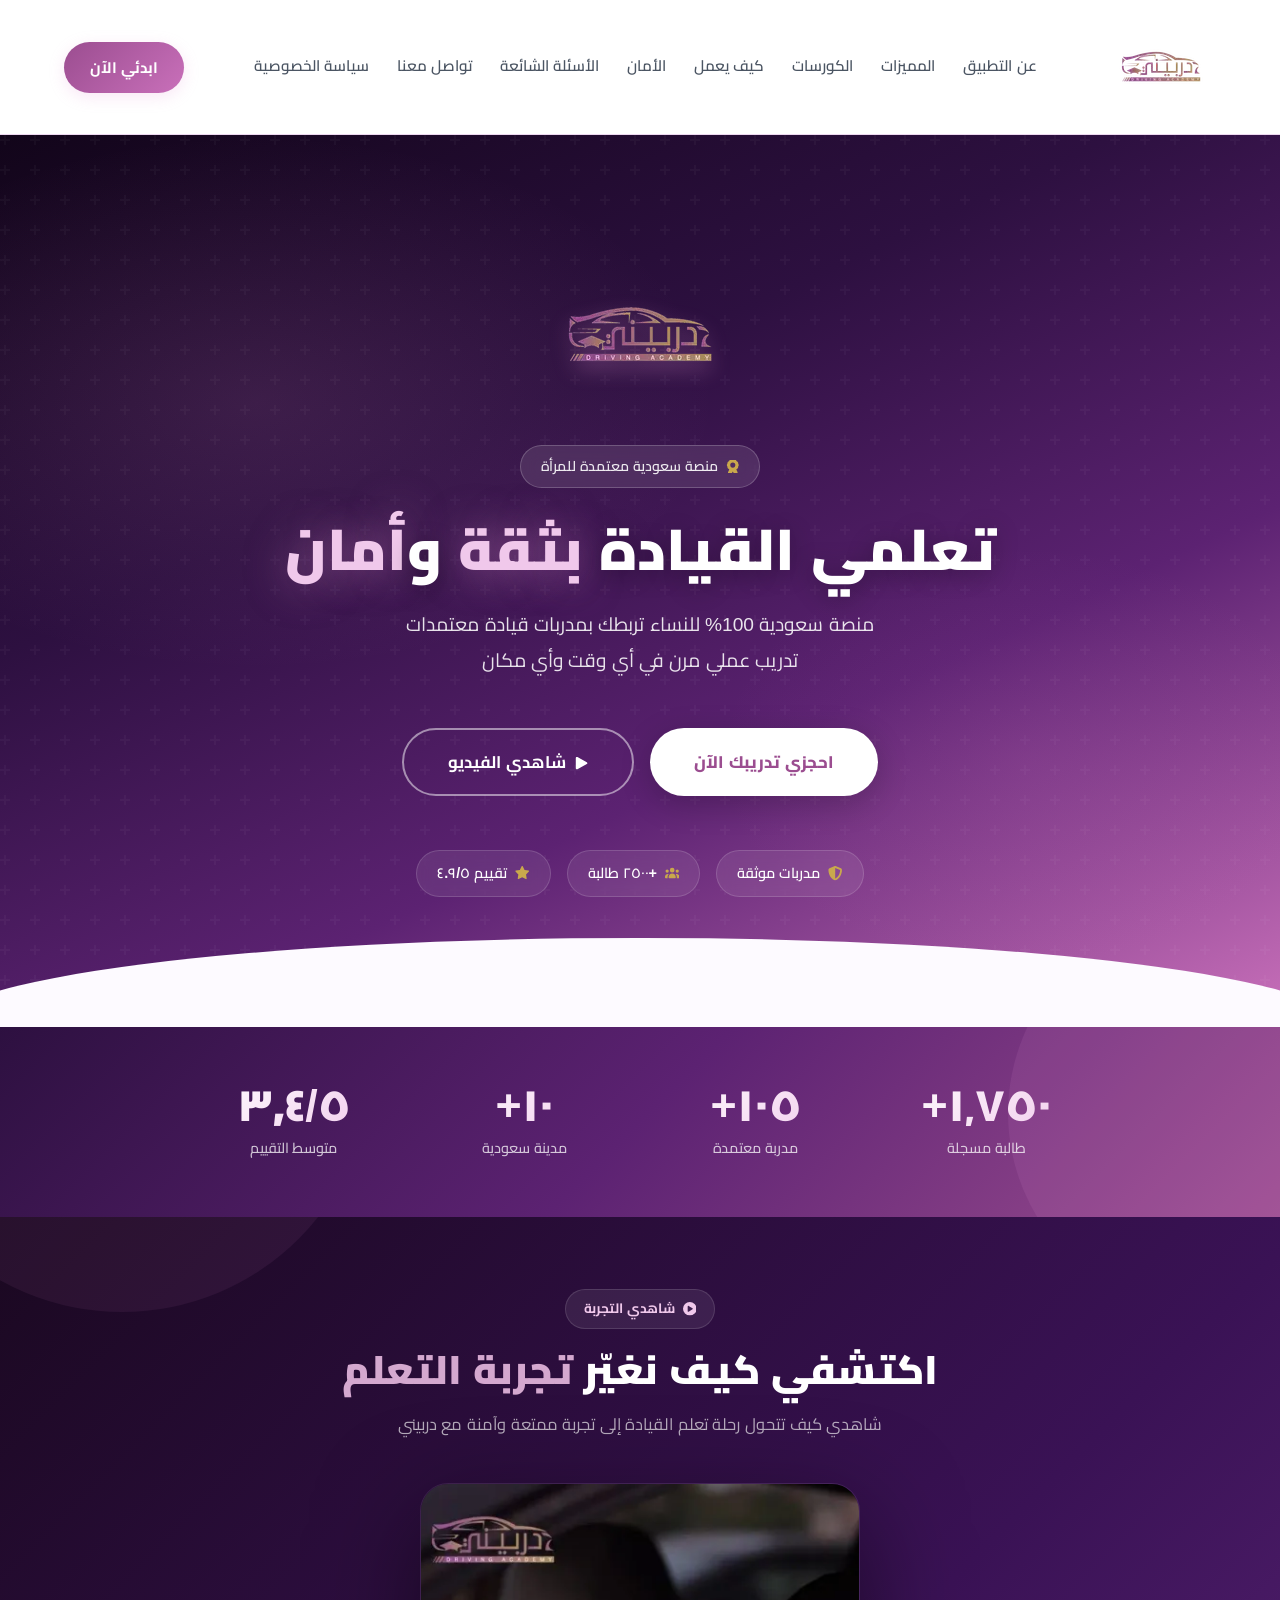
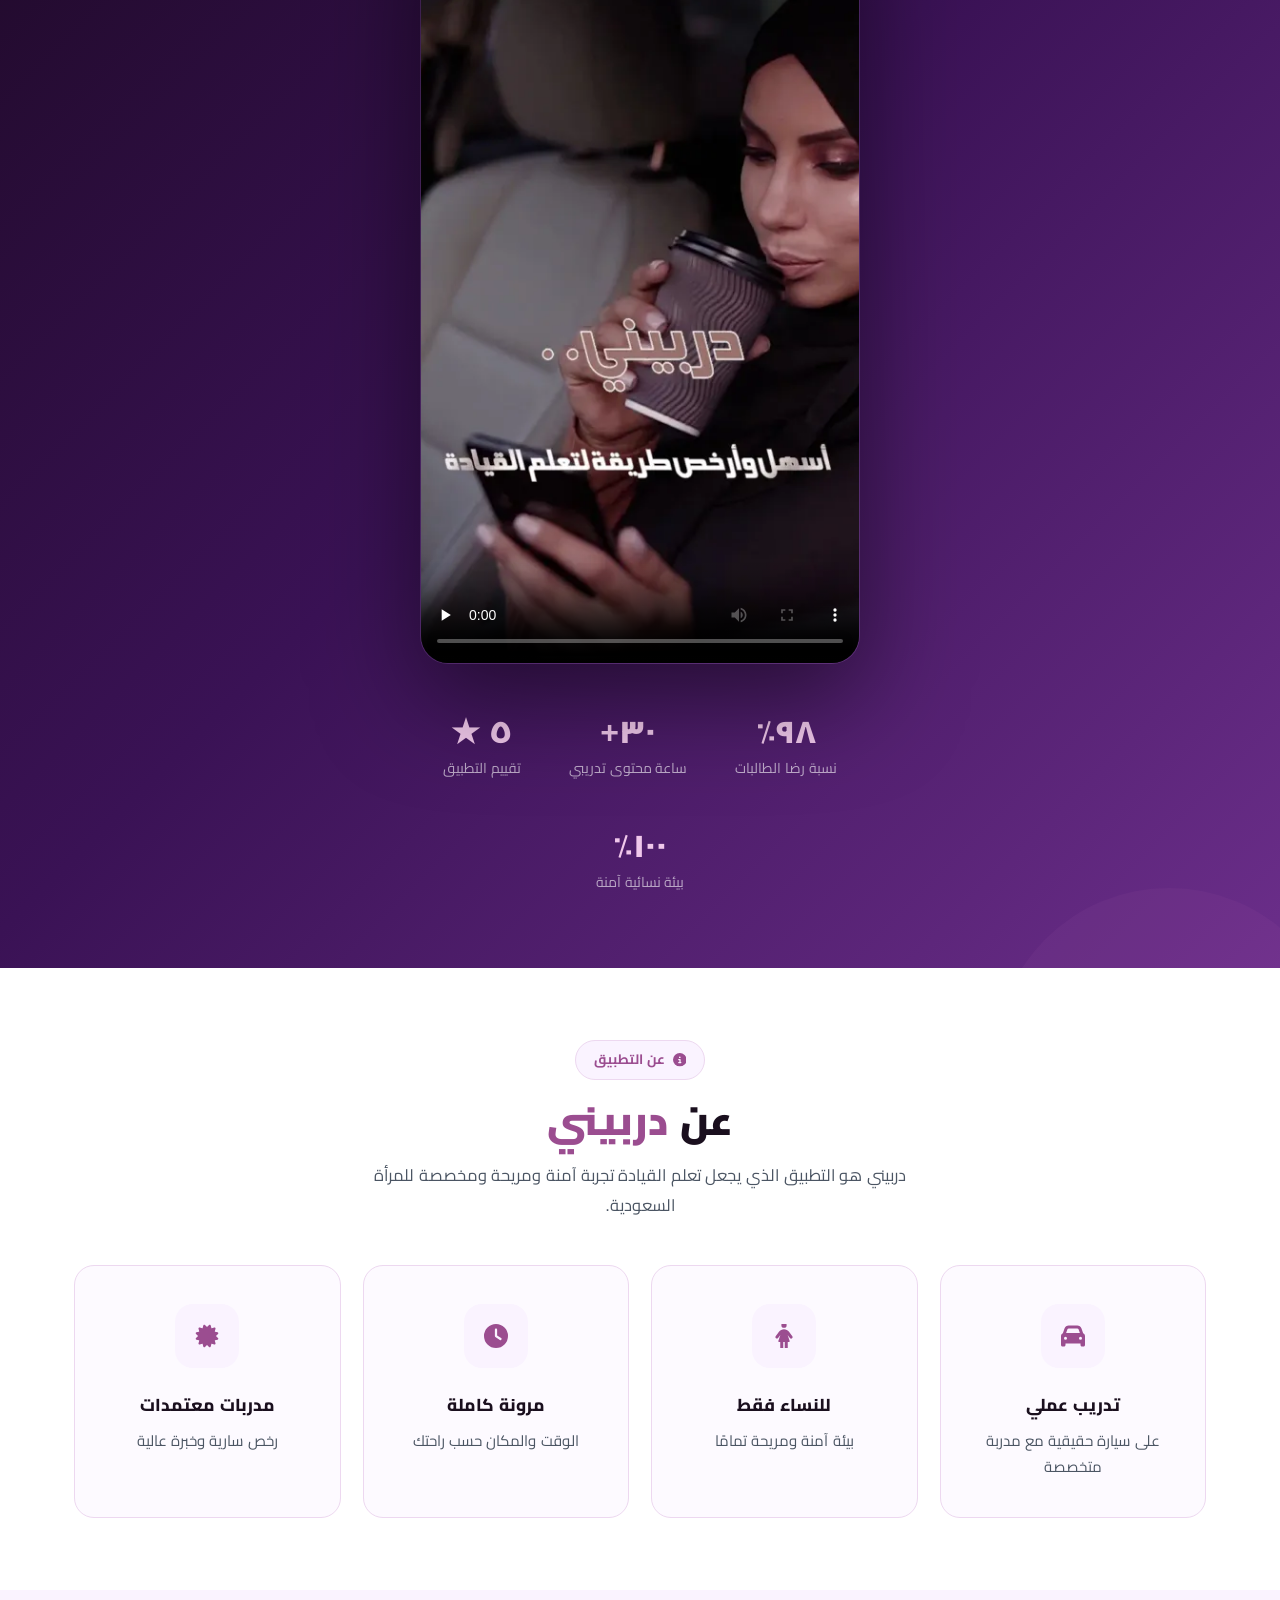
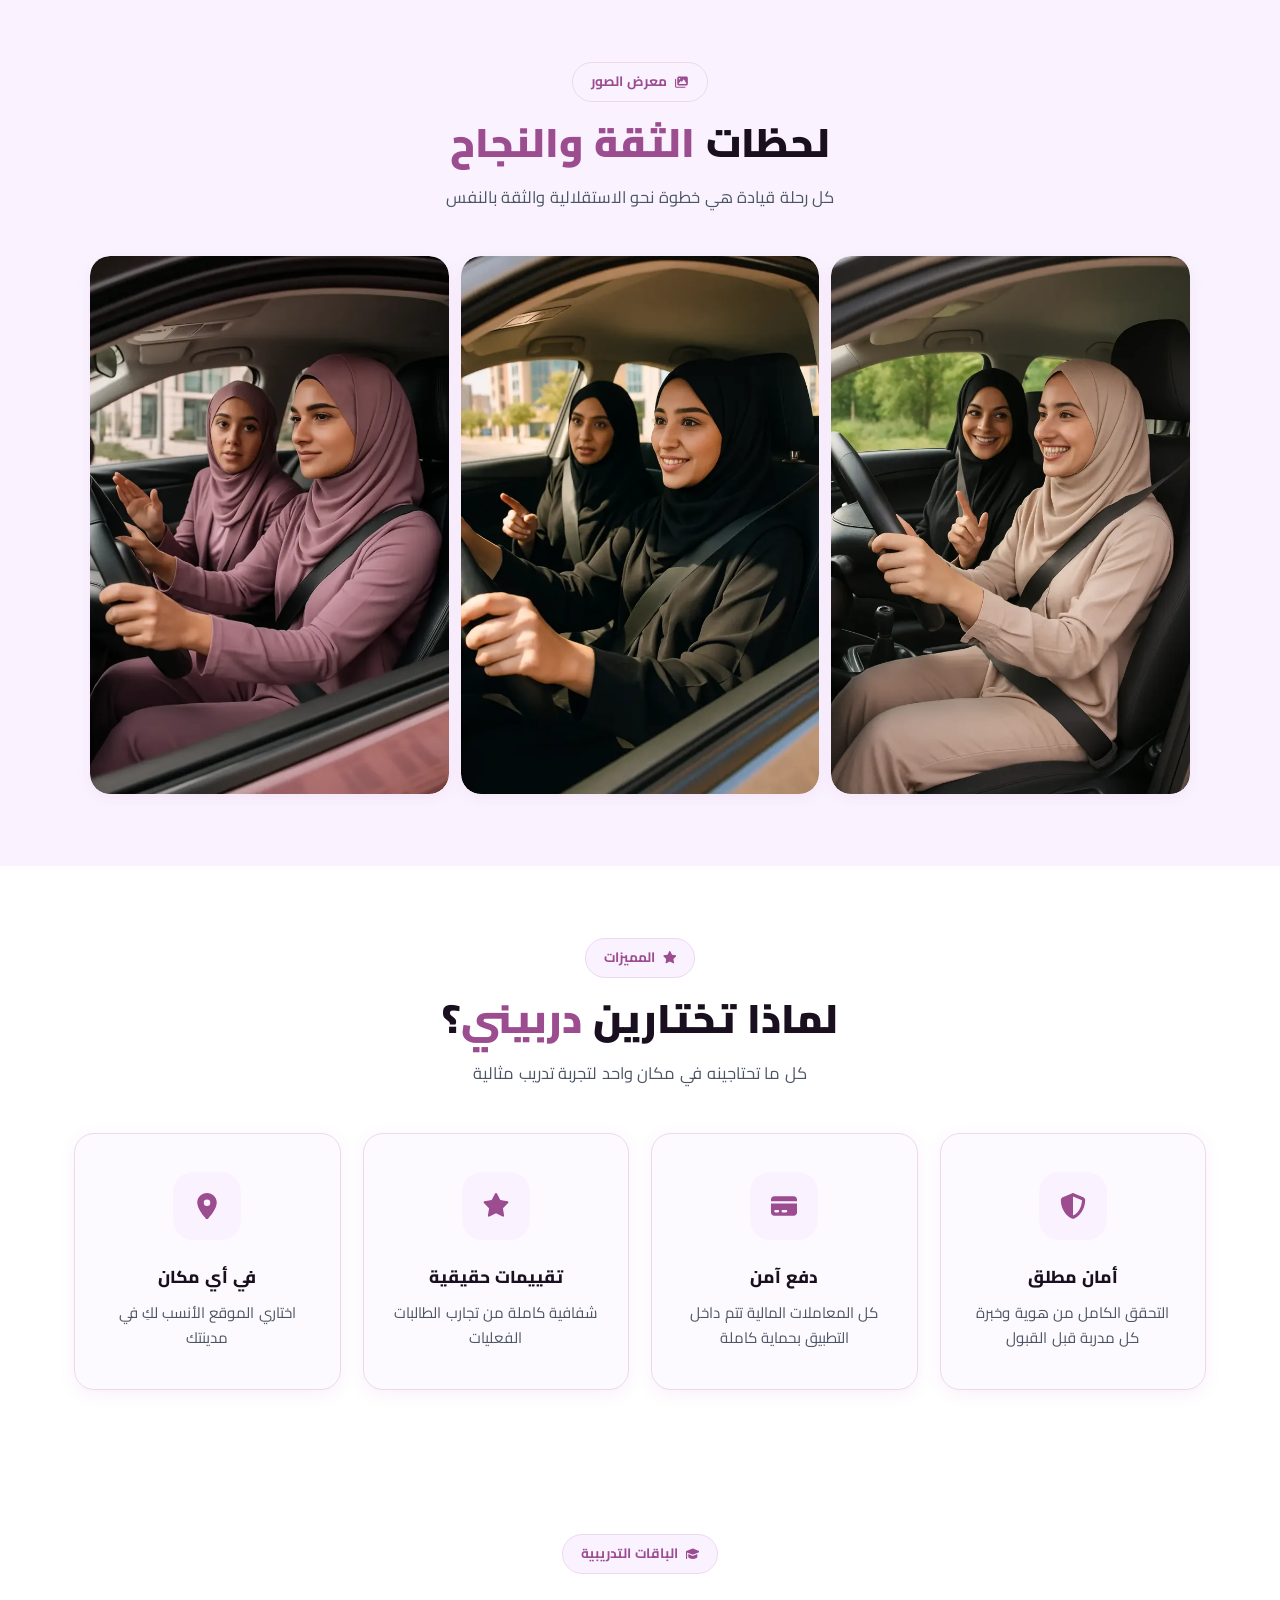
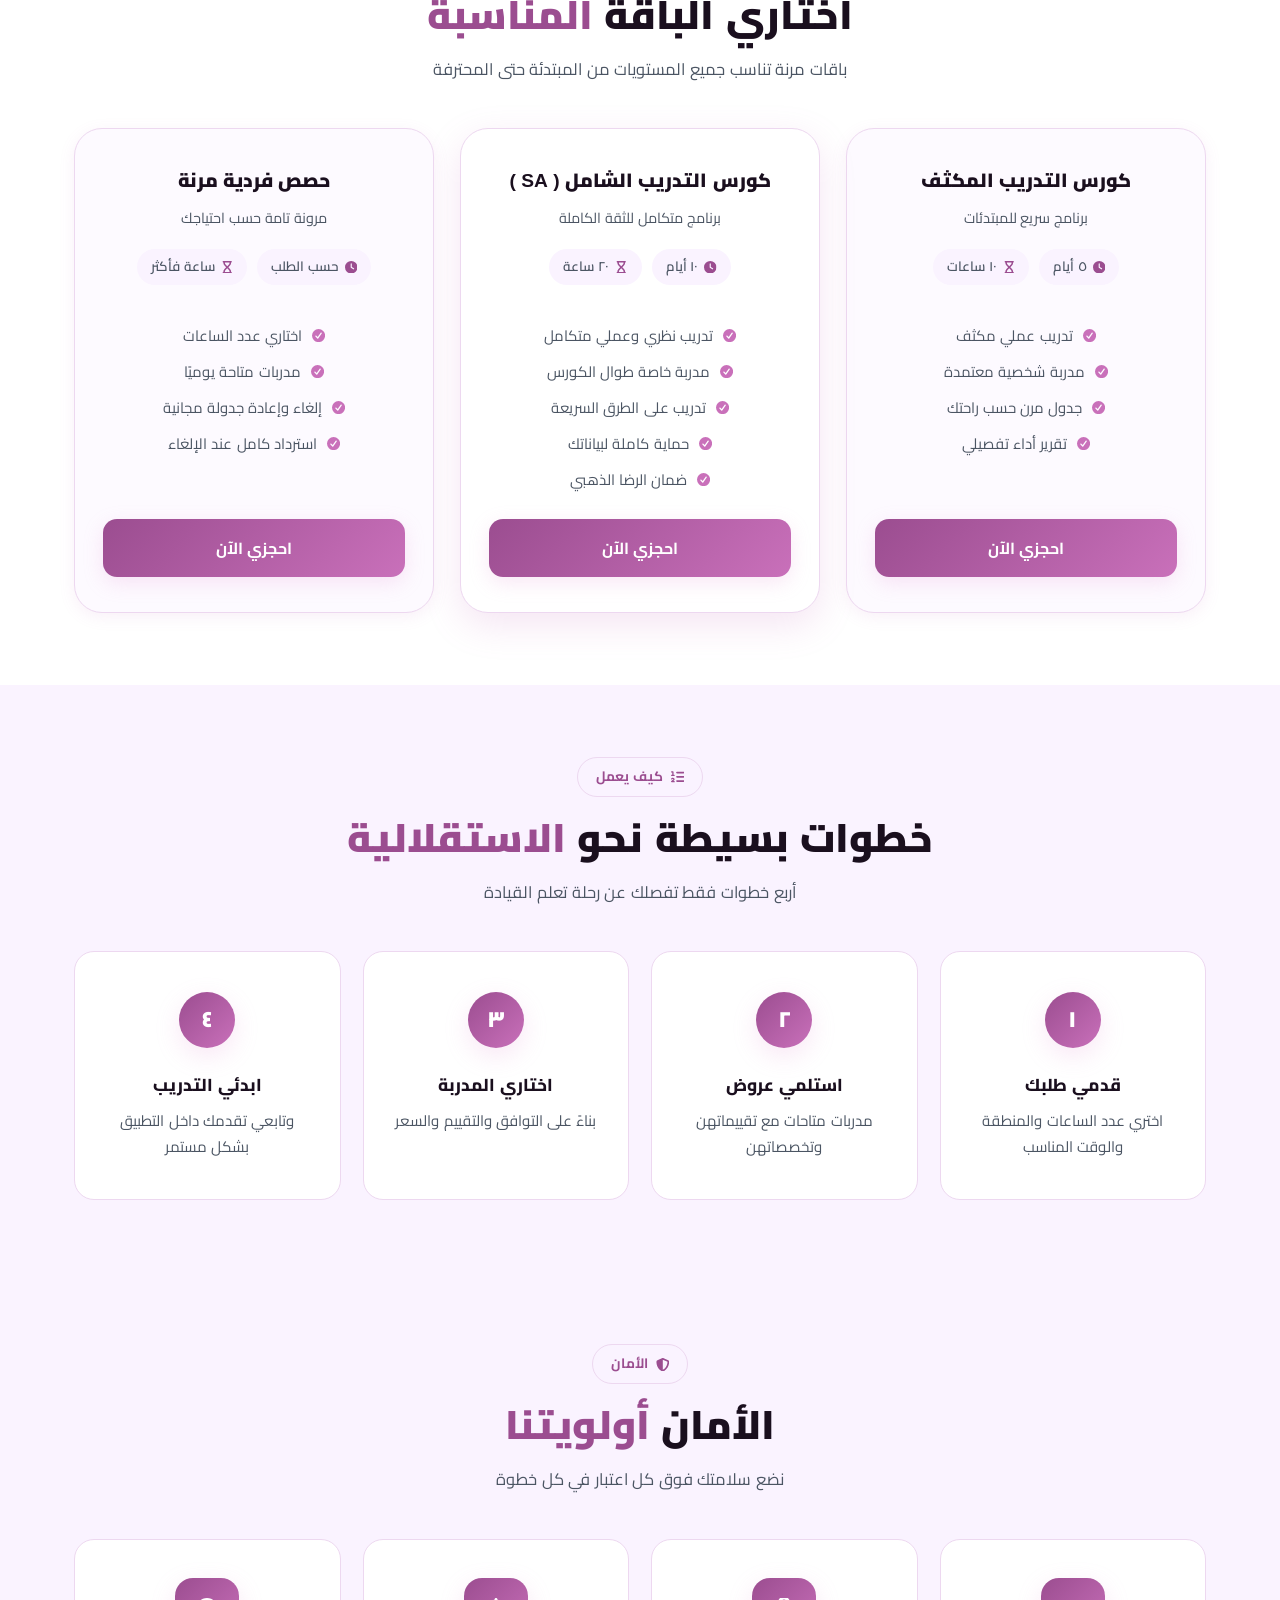
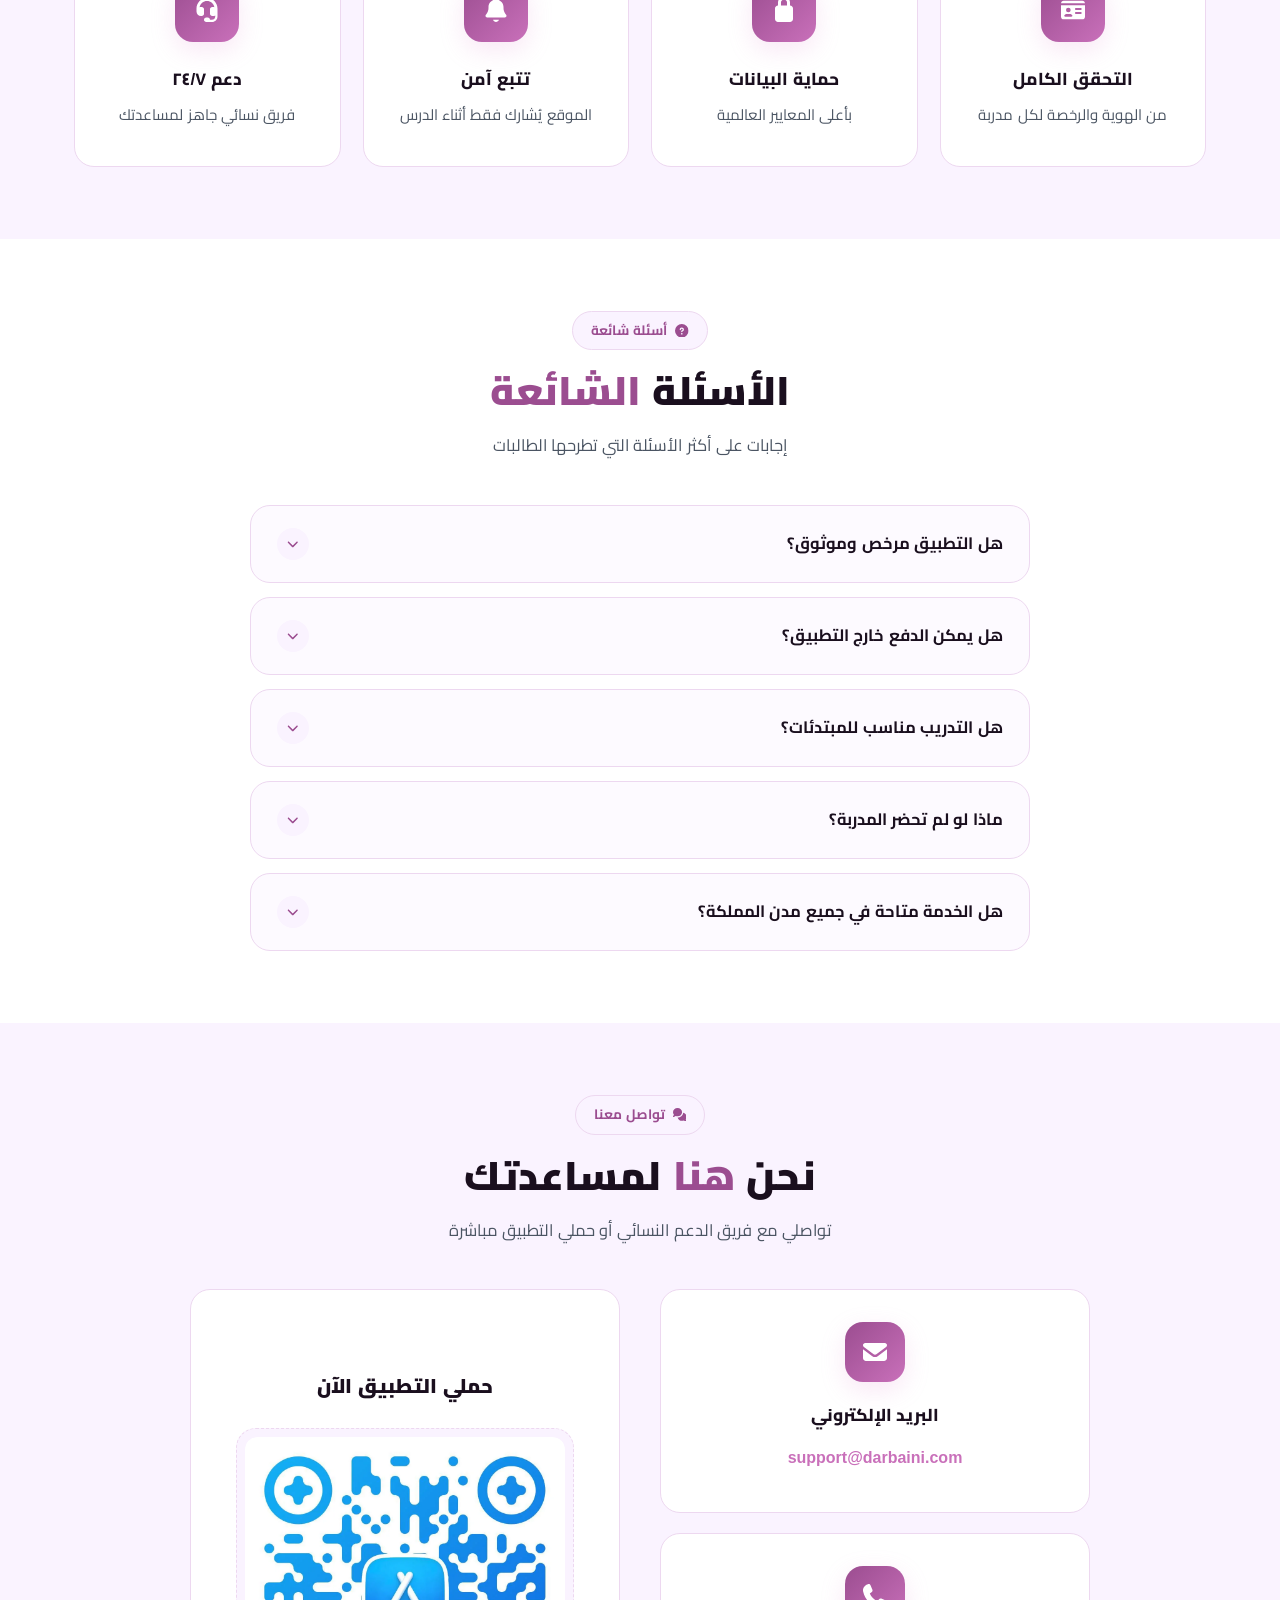
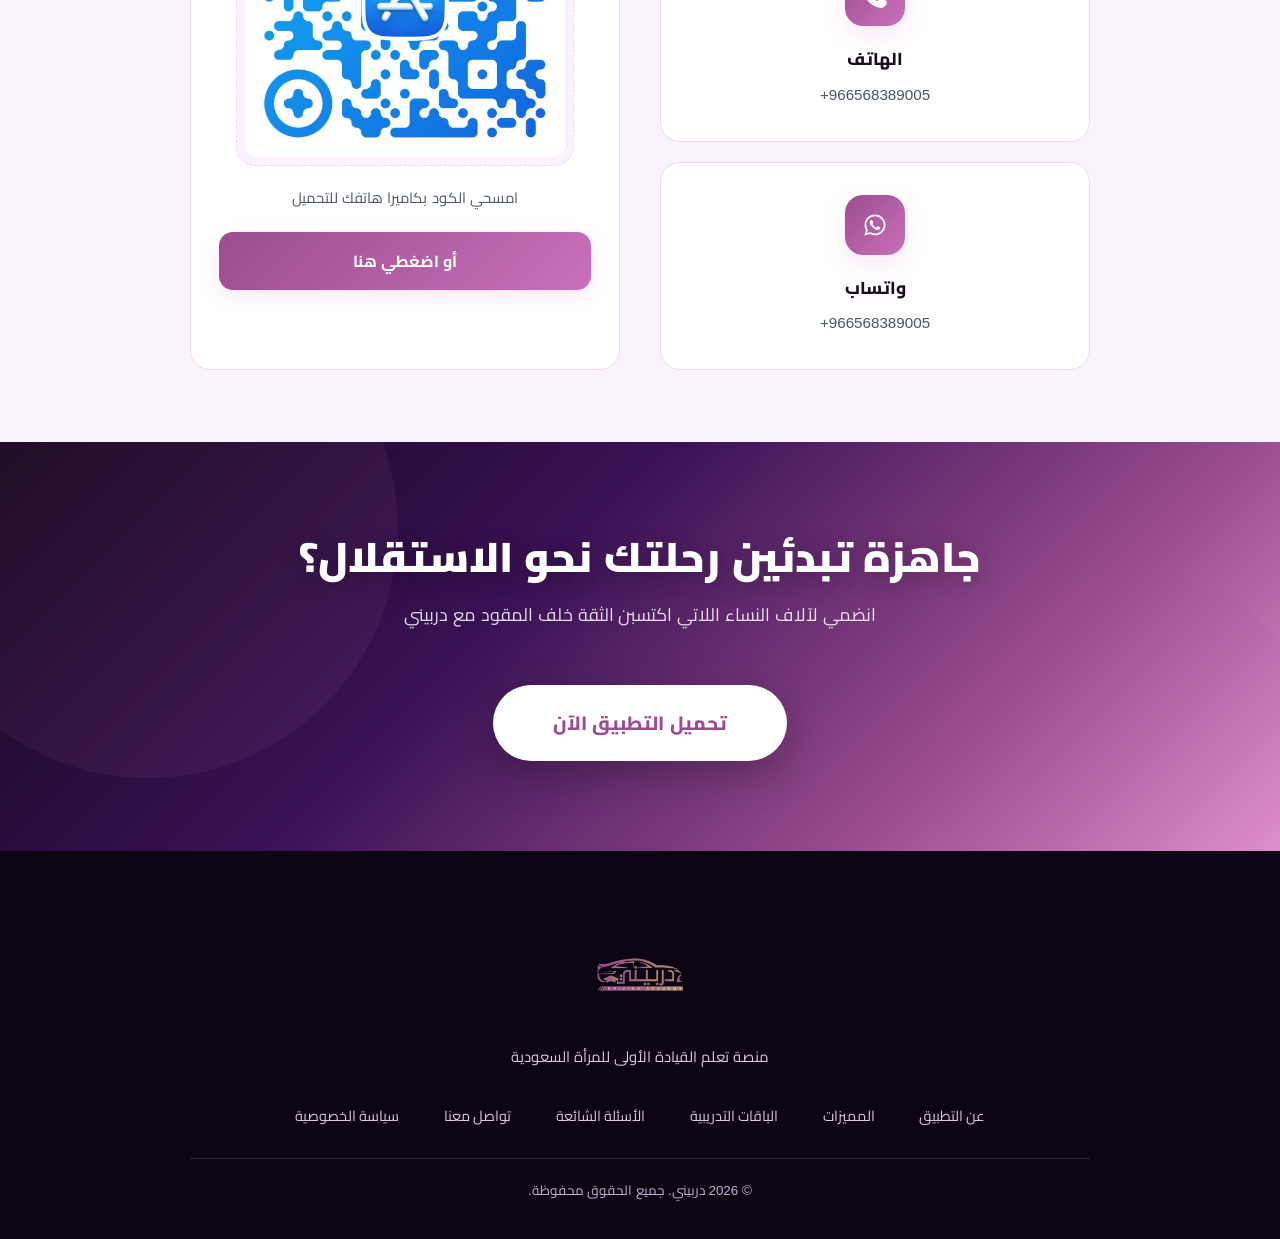
==== index.html @ 2542b741 "fix footee" ====
<!doctype html>
<html lang="ar" dir="rtl">
  <head>
    <meta charset="UTF-8" />
    <meta name="viewport" content="width=device-width, initial-scale=1.0, viewport-fit=cover" />
    <title>دربيني | تعلمي القيادة بثقة وأمان - منصة سعودية معتمدة</title>
    <meta
      name="description"
      content="دربيني: منصة سعودية 100% للنساء لتعلم القيادة مع مدربات معتمدات. تدريب عملي مرن في أي وقت وأي مكان."
    />
    <link rel="icon" href="media/Logo.gif" />
    <link rel="canonical" href="https://darbaini.com/" />
    <meta name="theme-color" content="#c970ba" />
    <meta property="og:type" content="website" />
    <meta property="og:title" content="دربيني | تعلمي القيادة بثقة وأمان - منصة سعودية معتمدة" />
    <meta property="og:description" content="دربيني: منصة سعودية 100% للنساء لتعلم القيادة مع مدربات معتمدات. تدريب عملي مرن في أي وقت وأي مكان." />
    <meta property="og:url" content="https://darbaini.com/" />
    <meta property="og:site_name" content="دربيني" />
    <meta property="og:locale" content="ar_SA" />
    <meta property="og:image" content="https://darbaini.com/media/videoCover.webp" />
    <meta property="og:image:width" content="720" />
    <meta property="og:image:height" content="1280" />
    <meta property="og:image:alt" content="شعار دربيني - منصة تعلم القيادة للنساء" />
    <meta name="twitter:card" content="summary" />
    <meta name="twitter:title" content="دربيني | تعلمي القيادة بثقة وأمان - منصة سعودية معتمدة" />
    <meta name="twitter:description" content="دربيني: منصة سعودية 100% للنساء لتعلم القيادة مع مدربات معتمدات. تدريب عملي مرن في أي وقت وأي مكان." />
    <link rel="preload" as="font" type="font/woff2" crossorigin href="media/fonts/cairo-arabic.woff2" fetchpriority="high" />
    <style>
      /* Critical CSS — Above‑the‑fold only (Navbar + Hero) */
      @font-face{font-family:"Cairo";font-style:normal;font-weight:400 900;font-display:swap;src:url("media/fonts/cairo-arabic.woff2") format("woff2");unicode-range:U+0600-06FF,U+0750-077F,U+0870-088E,U+0890-0891,U+0897-08E1,U+08E3-08FF,U+200C-200E,U+2010-2011,U+204F,U+2E41,U+FB50-FDFF,U+FE70-FE74,U+FE76-FEFC,U+102E0-102FB,U+10E60-10E7E,U+10EC2-10EC4,U+10EFC-10EFF,U+1EE00-1EE03,U+1EE05-1EE1F,U+1EE21-1EE22,U+1EE24,U+1EE27,U+1EE29-1EE32,U+1EE34-1EE37,U+1EE39,U+1EE3B,U+1EE42,U+1EE47,U+1EE49,U+1EE4B,U+1EE4D-1EE4F,U+1EE51-1EE52,U+1EE54,U+1EE57,U+1EE59,U+1EE5B,U+1EE5D,U+1EE5F,U+1EE61-1EE62,U+1EE64,U+1EE67-1EE6A,U+1EE6C-1EE72,U+1EE74-1EE77,U+1EE79-1EE7C,U+1EE7E,U+1EE80-1EE89,U+1EE8B-1EE9B,U+1EEA1-1EEA3,U+1EEA5-1EEA9,U+1EEAB-1EEBB,U+1EEF0-1EEF1}
      .icon{display:inline-block;width:1em;height:1em;fill:currentColor;vertical-align:middle;flex-shrink:0}:root{--primary:#c970ba;--primary-light:#e293d1;--primary-dark:#9b4d90;--primary-glow:rgba(226,147,209,0.22);--accent:#c9a84c;--text:#1a0f1e;--light-text:#4b5563;--muted-text:#6b7280;--bg:#fdfaff;--bg-soft:#faf3ff;--bg-card:#fff;--border:#edd8f0;--white:#fff;--shadow-sm:0 4px 16px rgba(201,112,186,0.1);--shadow-md:0 12px 36px rgba(201,112,186,0.18);--shadow-lg:0 24px 64px rgba(201,112,186,0.24);--radius-sm:14px;--radius:20px;--radius-lg:28px}*,:after,:before{margin:0;padding:0;box-sizing:border-box}html{scroll-behavior:smooth}body{font-family:"Cairo",sans-serif;background:var(--bg);color:var(--text);direction:rtl;line-height:1.75;-webkit-font-smoothing:antialiased;-webkit-tap-highlight-color:transparent;min-height:100vh}:focus-visible{outline:3px solid var(--primary);outline-offset:2px;border-radius:4px}.cta-primary:focus-visible,.cta-secondary:focus-visible,.btn-course:focus-visible{outline-offset:3px;outline-color:var(--accent)}.skip-link{position:fixed;top:-100%;right:16px;z-index:10000;background:var(--primary-dark);color:#fff;padding:12px 24px;border-radius:0 0 var(--radius-sm) var(--radius-sm);font-weight:700;font-size:1rem;text-decoration:none;transition:top .25s ease}.skip-link:focus{top:0}.container{max-width:1180px;margin:0 auto;padding:0 24px}.navbar{display:flex;align-items:center;justify-content:space-between;padding:12px 5%;background:rgba(255,255,255,0.97);-webkit-backdrop-filter:blur(20px);backdrop-filter:blur(20px);position:sticky;top:0;z-index:1000;border-bottom:1px solid var(--border);transition:all .35s ease;gap:16px;flex-wrap:wrap}.navbar.scrolled{padding:8px 5%;box-shadow:0 6px 28px rgba(201,112,186,0.14)}.logo{display:flex;align-items:center;gap:10px;text-decoration:none;z-index:10;flex-shrink:0}.logo img{height:110px;width:auto;object-fit:contain;transition:transform .3s ease,height .3s ease}.logo img:hover{transform:scale(1.04)}.desktop-nav{display:flex;gap:28px;flex-wrap:wrap;justify-content:center}.desktop-nav a{text-decoration:none;color:var(--light-text);font-weight:600;font-size:.95rem;transition:color .25s;position:relative;padding-bottom:1px}.desktop-nav a:after{content:"";position:absolute;bottom:0;right:0;width:0;height:2px;background:var(--primary);border-radius:2px;transition:width .3s ease}.desktop-nav a:hover{color:var(--primary)}.desktop-nav a:hover:after{width:100%}.cta{background:linear-gradient(135deg,var(--primary-dark),var(--primary));color:#fff;border:none;padding:11px 26px;border-radius:50px;font-weight:700;font-size:.95rem;font-family:"Cairo",sans-serif;cursor:pointer;transition:all .3s ease;box-shadow:0 4px 16px var(--primary-glow);white-space:nowrap}.cta:hover{transform:translateY(-2px);box-shadow:0 8px 28px var(--primary-glow)}.hamburger{display:none;flex-direction:column;justify-content:center;align-items:center;gap:5px;width:44px;height:44px;cursor:pointer;z-index:20;background:none;border:none;padding:0}.hamburger span{display:block;width:28px;height:3px;background:var(--light-text);border-radius:3px;transition:all .35s cubic-bezier(.4,0,.2,1);position:relative;flex-shrink:0}.hamburger.active span:first-child{transform:rotate(45deg) translate(5px,5px)}.hamburger.active span:nth-child(2){opacity:0;transform:scale(.2)}.hamburger.active span:nth-child(3){transform:rotate(-45deg) translate(6px,-6px)}.mobile-menu{position:fixed;top:0;left:0;width:100%;height:100vh;background:rgba(255,255,255,0.98);-webkit-backdrop-filter:blur(25px);backdrop-filter:blur(25px);display:flex;flex-direction:column;align-items:center;justify-content:flex-start;padding:90px 20px 40px;gap:28px;z-index:999;visibility:hidden;opacity:0;transform:translateY(-100%);transition:transform .5s cubic-bezier(.32,.72,0,1),opacity .4s ease,visibility 0s .5s;border-bottom:1px solid var(--border);overflow-y:auto;-webkit-overflow-scrolling:touch;overscroll-behavior:contain}.mobile-menu.active{visibility:visible;opacity:1;transform:translateY(0);transition:transform .5s cubic-bezier(.32,.72,0,1),opacity .4s ease,visibility 0s 0s}.mobile-menu nav{flex-direction:column;gap:28px;align-items:center;display:flex}.mobile-menu nav a{font-size:1.35rem;padding:8px 0;text-decoration:none;color:var(--text);font-weight:700}.mobile-menu .cta{padding:14px 36px;font-size:1.1rem;margin-top:16px}@media(max-width:992px){.hamburger{display:flex}.desktop-nav,.desktop-cta{display:none}.logo img{height:85px}.navbar{padding:10px 5%}}@media(max-width:480px){.navbar{padding:5px 3%}.logo img{height:75px}.mobile-menu{gap:24px}.mobile-menu nav a{font-size:1.25rem}}.hero{background:linear-gradient(155deg,#12051a 0%,#2d1040 35%,#5c2272 65%,#c970ba 100%);color:#fff;padding:100px 20px 130px;text-align:center;position:relative;overflow:hidden}.hero:before{content:"";position:absolute;inset:0;background:radial-gradient(ellipse 60% 50% at 20% 30%,rgba(226,147,209,0.12) 0%,transparent 60%),radial-gradient(ellipse 40% 40% at 80% 70%,rgba(201,112,186,0.1) 0%,transparent 60%),url("data:image/svg+xml,%3Csvg width='60' height='60' viewBox='0 0 60 60' xmlns='http://www.w3.org/2000/svg'%3E%3Cg fill='none' fill-rule='evenodd'%3E%3Cg fill='%23ffffff' fill-opacity='0.03'%3E%3Cpath d='M36 34v-4h-2v4h-4v2h4v4h2v-4h4v-2h-4zm0-30V0h-2v4h-4v2h4v4h2V6h4V4h-4zM6 34v-4H4v4H0v2h4v4h2v-4h4v-2H6zM6 4V0H4v4H0v2h4v4h2V6h4V4H6z'/%3E%3C/g%3E%3C/g%3E%3C/svg%3E");pointer-events:none}.hero:after{content:"";position:absolute;bottom:-1px;left:0;right:0;height:90px;background:var(--bg);clip-path:ellipse(55% 100% at 50% 100%)}.hero-content{position:relative;z-index:1;max-width:820px;margin:0 auto}.hero-logo{margin-bottom:10px}.hero-logo{display:flex;align-items:center;justify-content:center;margin-bottom:10px}.hero-logo img{height:200px;width:auto;max-width:100%;object-fit:contain;filter:drop-shadow(0 8px 10px rgba(226,147,209,0.4));animation:floatLogo 4s ease-in-out infinite}@keyframes floatLogo{0%,to{transform:translateY(0)}50%{transform:translateY(-10px)}}.hero-badge{display:inline-flex;align-items:center;gap:8px;background:rgba(255,255,255,0.1);border:1px solid rgba(255,255,255,0.2);color:rgba(255,255,255,0.9);padding:8px 20px;border-radius:50px;font-size:.88rem;font-weight:600;margin-bottom:28px;backdrop-filter:blur(8px)}.hero-badge .icon{color:var(--accent);font-size:.85rem}.hero-content h1{font-size:3.6rem;font-weight:900;line-height:1.2;margin-bottom:22px;text-shadow:0 4px 24px rgba(0,0,0,0.3)}.highlight{color:#f0c8eb;text-shadow:0 0 40px rgba(226,147,209,0.5)}.highlight-soft{color:#d4a8cf}.hero-subtitle{font-size:1.2rem;max-width:640px;margin:0 auto 48px;opacity:.88;line-height:1.9}.hero-buttons{display:flex;gap:16px;justify-content:center;flex-wrap:wrap;margin-bottom:54px}.cta-primary{background:#fff;color:var(--primary-dark);padding:16px 44px;border-radius:50px;font-weight:800;font-size:1.05rem;font-family:"Cairo",sans-serif;border:none;cursor:pointer;transition:all .35s ease;box-shadow:0 8px 32px rgba(0,0,0,0.2)}.cta-primary:hover{transform:translateY(-5px);box-shadow:0 16px 48px rgba(0,0,0,0.3)}.cta-secondary{background:transparent;color:#fff;border:2px solid rgba(255,255,255,0.5);padding:16px 44px;border-radius:50px;font-weight:700;font-size:1.05rem;font-family:"Cairo",sans-serif;cursor:pointer;transition:all .35s ease}.cta-secondary:hover{background:rgba(255,255,255,0.12);border-color:#fff}.cta-secondary .icon{margin-left:8px;font-size:.85em}.trust-badges{display:flex;gap:16px;justify-content:center;flex-wrap:wrap}.trust-badges div{display:flex;align-items:center;gap:8px;background:rgba(255,255,255,0.08);border:1px solid rgba(255,255,255,0.15);backdrop-filter:blur(8px);padding:10px 20px;border-radius:50px;font-size:.9rem;font-weight:600}.trust-badges div .icon{color:var(--accent)}
    </style>

    <!-- Deferred: style.css (غير معيق للعرض) -->
    <link rel="stylesheet" href="style.css" media="print" onload="this.media='all'; this.onload=null;">
    <noscript><link rel="stylesheet" href="style.css"></noscript>

    <link rel="preload" as="image" href="media/hero-logo.webp" fetchpriority="high" />
    
    <script type="application/ld+json">
    {
      "@context": "https://schema.org",
      "@type": "Organization",
      "name": "دربيني",
      "url": "https://darbaini.com/",
      "logo": "https://darbaini.com/media/Logo.gif",
      "description": "منصة سعودية 100% للنساء لتعلم القيادة مع مدربات معتمدات",
      "contactPoint": {
        "@type": "ContactPoint",
        "telephone": "+966-56-838-9005",
        "contactType": "customer support",
        "email": "support@darbaini.com",
        "availableLanguage": ["Arabic", "English"]
      },
      "aggregateRating": {
        "@type": "AggregateRating",
        "ratingValue": "4.9",
        "reviewCount": "2500",
        "bestRating": "5"
      }
    }
    </script>
    <script type="application/ld+json">
    {
      "@context": "https://schema.org",
      "@type": "WebSite",
      "name": "دربيني",
      "url": "https://darbaini.com/",
      "description": "منصة سعودية 100% للنساء لتعلم القيادة مع مدربات معتمدات",
      "inLanguage": "ar",
      "potentialAction": {
        "@type": "SearchAction",
        "target": "https://darbaini.com/?q={search_term_string}",
        "query-input": "required name=search_term_string"
      }
    }
    </script>
    <script type="application/ld+json">
    {
      "@context": "https://schema.org",
      "@type": "ItemList",
      "name": "الباقات التدريبية دربيني",
      "description": "باقات مرنة لتعلم القيادة للنساء في السعودية",
      "url": "https://darbaini.com/#courses",
      "itemListElement": [
        {
          "@type": "ListItem",
          "position": 1,
          "item": {
            "@type": "Course",
            "name": "كورس التدريب المكثف",
            "description": "برنامج سريع للمبتدئات - تدريب عملي مكثف مع مدربة شخصية معتمدة",
            "provider": {
              "@type": "Organization",
              "name": "دربيني",
              "sameAs": "https://darbaini.com/"
            },
            "timeRequired": "PT10H"
          }
        },
        {
          "@type": "ListItem",
          "position": 2,
          "item": {
            "@type": "Course",
            "name": "كورس التدريب الشامل",
            "description": "برنامج متكامل للثقة الكاملة - تدريب نظري وعملي مع مدربة خاصة",
            "provider": {
              "@type": "Organization",
              "name": "دربيني",
              "sameAs": "https://darbaini.com/"
            },
            "timeRequired": "PT20H"
          }
        },
        {
          "@type": "ListItem",
          "position": 3,
          "item": {
            "@type": "Course",
            "name": "حصص فردية مرنة",
            "description": "مرونة تامة حسب احتياجك - اختاري عدد الساعات والمدربة",
            "provider": {
              "@type": "Organization",
              "name": "دربيني",
              "sameAs": "https://darbaini.com/"
            }
          }
        }
      ]
    }
    </script>
  </head>
  <body>
<svg xmlns="http://www.w3.org/2000/svg" style="display:none" aria-hidden="true">
  <symbol id="fa-award" viewBox="0 0 448 512"><path d="M245.9-25.9c-13.4-8.2-30.3-8.2-43.7 0-24.4 14.9-39.5 18.9-68.1 18.3-15.7-.4-30.3 8.1-37.9 21.9-13.7 25.1-24.8 36.2-49.9 49.9-13.8 7.5-22.2 22.2-21.9 37.9 .7 28.6-3.4 43.7-18.3 68.1-8.2 13.4-8.2 30.3 0 43.7 14.9 24.4 18.9 39.5 18.3 68.1-.4 15.7 8.1 30.3 21.9 37.9 22.1 12.1 33.3 22.1 45.1 41.5L42.7 458.5c-5.9 11.9-1.1 26.3 10.7 32.2l86 43c11.5 5.7 25.5 1.4 31.7-9.8l52.8-95.1 52.8 95.1c6.2 11.2 20.2 15.6 31.7 9.8l86-43c11.9-5.9 16.7-20.3 10.7-32.2l-48.6-97.2c11.7-19.4 23-29.4 45.1-41.5 13.8-7.5 22.2-22.2 21.9-37.9-.7-28.6 3.4-43.7 18.3-68.1 8.2-13.4 8.2-30.3 0-43.7-14.9-24.4-18.9-39.5-18.3-68.1 .4-15.7-8.1-30.3-21.9-37.9-25.1-13.7-36.2-24.8-49.9-49.9-7.5-13.8-22.2-22.2-37.9-21.9-28.6 .7-43.7-3.4-68.1-18.3zM224 96a96 96 0 1 1 0 192 96 96 0 1 1 0-192z"/></symbol>
  <symbol id="fa-bell" viewBox="0 0 448 512"><path d="M224 0c-17.7 0-32 14.3-32 32l0 3.2C119 50 64 114.6 64 192l0 21.7c0 48.1-16.4 94.8-46.4 132.4L7.8 358.3C2.7 364.6 0 372.4 0 380.5 0 400.1 15.9 416 35.5 416l376.9 0c19.6 0 35.5-15.9 35.5-35.5 0-8.1-2.7-15.9-7.8-22.2l-9.8-12.2C400.4 308.5 384 261.8 384 213.7l0-21.7c0-77.4-55-142-128-156.8l0-3.2c0-17.7-14.3-32-32-32zM162 464c7.1 27.6 32.2 48 62 48s54.9-20.4 62-48l-124 0z"/></symbol>
  <symbol id="fa-car" viewBox="0 0 512 512"><path d="M135.2 117.4l-26.1 74.6 293.8 0-26.1-74.6C372.3 104.6 360.2 96 346.6 96L165.4 96c-13.6 0-25.7 8.6-30.2 21.4zM39.6 196.8L74.8 96.3C88.3 57.8 124.6 32 165.4 32l181.2 0c40.8 0 77.1 25.8 90.6 64.3l35.2 100.5c23.2 9.6 39.6 32.5 39.6 59.2l0 192c0 17.7-14.3 32-32 32l-32 0c-17.7 0-32-14.3-32-32l0-32-320 0 0 32c0 17.7-14.3 32-32 32l-32 0c-17.7 0-32-14.3-32-32L0 256c0-26.7 16.4-49.6 39.6-59.2zM128 304a32 32 0 1 0 -64 0 32 32 0 1 0 64 0zm288 32a32 32 0 1 0 0-64 32 32 0 1 0 0 64z"/></symbol>
  <symbol id="fa-certificate" viewBox="0 0 576 512"><path d="M239.2-8c-6.1-6.2-15-8.7-23.4-6.4S200.9-5.6 198.8 2.8L183.5 63c-1.1 4.4-5.6 7-9.9 5.7L113.8 51.9c-8.4-2.4-17.4 0-23.5 6.1s-8.5 15.1-6.1 23.5l16.9 59.8c1.2 4.3-1.4 8.8-5.7 9.9L35.1 166.5c-8.4 2.1-15 8.7-17.3 17.1s.2 17.3 6.4 23.4l44.5 43.3c3.2 3.1 3.2 8.3 0 11.5L24.3 305.1c-6.2 6.1-8.7 15-6.4 23.4s8.9 14.9 17.3 17.1l60.2 15.3c4.4 1.1 7 5.6 5.7 9.9L84.2 430.5c-2.4 8.4 0 17.4 6.1 23.5s15.1 8.5 23.5 6.1l59.8-16.9c4.3-1.2 8.8 1.4 9.9 5.7l15.3 60.2c2.1 8.4 8.7 15 17.1 17.3s17.3-.2 23.4-6.4l43.3-44.5c3.1-3.2 8.3-3.2 11.5 0L337.3 520c6.1 6.2 15 8.7 23.4 6.4s14.9-8.9 17.1-17.3L393.1 449c1.1-4.4 5.6-7 9.9-5.7l59.8 16.9c8.4 2.4 17.4 0 23.5-6.1s8.5-15.1 6.1-23.5l-16.9-59.8c-1.2-4.3 1.4-8.8 5.7-9.9l60.2-15.3c8.4-2.1 15-8.7 17.3-17.1s-.2-17.4-6.4-23.4l-44.5-43.3c-3.2-3.1-3.2-8.3 0-11.5l44.5-43.3c6.2-6.1 8.7-15 6.4-23.4s-8.9-14.9-17.3-17.1l-60.2-15.3c-4.4-1.1-7-5.6-5.7-9.9l16.9-59.8c2.4-8.4 0-17.4-6.1-23.5s-15.1-8.5-23.5-6.1L403 68.8c-4.3 1.2-8.8-1.4-9.9-5.7L377.8 2.8c-2.1-8.4-8.7-15-17.1-17.3s-17.3 .2-23.4 6.4L294 36.5c-3.1 3.2-8.3 3.2-11.5 0L239.2-8z"/></symbol>
  <symbol id="fa-check-circle" viewBox="0 0 512 512"><path d="M256 512a256 256 0 1 1 0-512 256 256 0 1 1 0 512zM374 145.7c-10.7-7.8-25.7-5.4-33.5 5.3L221.1 315.2 169 263.1c-9.4-9.4-24.6-9.4-33.9 0s-9.4 24.6 0 33.9l72 72c5 5 11.8 7.5 18.8 7s13.4-4.1 17.5-9.8L379.3 179.2c7.8-10.7 5.4-25.7-5.3-33.5z"/></symbol>
  <symbol id="fa-chevron-down" viewBox="0 0 448 512"><path d="M201.4 406.6c12.5 12.5 32.8 12.5 45.3 0l192-192c12.5-12.5 12.5-32.8 0-45.3s-32.8-12.5-45.3 0L224 338.7 54.6 169.4c-12.5-12.5-32.8-12.5-45.3 0s-12.5 32.8 0 45.3l192 192z"/></symbol>
  <symbol id="fa-clock" viewBox="0 0 512 512"><path d="M256 0a256 256 0 1 1 0 512 256 256 0 1 1 0-512zM232 120l0 136c0 8 4 15.5 10.7 20l96 64c11 7.4 25.9 4.4 33.3-6.7s4.4-25.9-6.7-33.3L280 243.2 280 120c0-13.3-10.7-24-24-24s-24 10.7-24 24z"/></symbol>
  <symbol id="fa-comments" viewBox="0 0 576 512"><path d="M384 144c0 97.2-86 176-192 176-26.7 0-52.1-5-75.2-14L35.2 349.2c-9.3 4.9-20.7 3.2-28.2-4.2s-9.2-18.9-4.2-28.2l35.6-67.2C14.3 220.2 0 183.6 0 144 0 46.8 86-32 192-32S384 46.8 384 144zm0 368c-94.1 0-172.4-62.1-188.8-144 120-1.5 224.3-86.9 235.8-202.7 83.3 19.2 145 88.3 145 170.7 0 39.6-14.3 76.2-38.4 105.6l35.6 67.2c4.9 9.3 3.2 20.7-4.2 28.2s-18.9 9.2-28.2 4.2L459.2 498c-23.1 9-48.5 14-75.2 14z"/></symbol>
  <symbol id="fa-credit-card" viewBox="0 0 512 512"><path d="M0 128l0 32 512 0 0-32c0-35.3-28.7-64-64-64L64 64C28.7 64 0 92.7 0 128zm0 80L0 384c0 35.3 28.7 64 64 64l384 0c35.3 0 64-28.7 64-64l0-176-512 0zM64 360c0-13.3 10.7-24 24-24l48 0c13.3 0 24 10.7 24 24s-10.7 24-24 24l-48 0c-13.3 0-24-10.7-24-24zm144 0c0-13.3 10.7-24 24-24l64 0c13.3 0 24 10.7 24 24s-10.7 24-24 24l-64 0c-13.3 0-24-10.7-24-24z"/></symbol>
  <symbol id="fa-envelope" viewBox="0 0 512 512"><path d="M48 64c-26.5 0-48 21.5-48 48 0 15.1 7.1 29.3 19.2 38.4l208 156c17.1 12.8 40.5 12.8 57.6 0l208-156c12.1-9.1 19.2-23.3 19.2-38.4 0-26.5-21.5-48-48-48L48 64zM0 196L0 384c0 35.3 28.7 64 64 64l384 0c35.3 0 64-28.7 64-64l0-188-198.4 148.8c-34.1 25.6-81.1 25.6-115.2 0L0 196z"/></symbol>
  <symbol id="fa-exclamation-triangle" viewBox="0 0 512 512"><path d="M256 0c14.7 0 28.2 8.1 35.2 21l216 400c6.7 12.4 6.4 27.4-.8 39.5S486.1 480 472 480L40 480c-14.1 0-27.2-7.4-34.4-19.5s-7.5-27.1-.8-39.5l216-400c7-12.9 20.5-21 35.2-21zm0 352a32 32 0 1 0 0 64 32 32 0 1 0 0-64zm0-192c-18.2 0-32.7 15.5-31.4 33.7l7.4 104c.9 12.5 11.4 22.3 23.9 22.3 12.6 0 23-9.7 23.9-22.3l7.4-104c1.3-18.2-13.1-33.7-31.4-33.7z"/></symbol>
  <symbol id="fa-female" viewBox="0 0 384 512"><path d="M136 24a56 56 0 1 1 112 0 56 56 0 1 1 -112 0zM112 384l-25.8 0c-10.9 0-18.6-10.7-15.2-21.1l43-129-48.3 65.1c-10.5 14.2-30.6 17.2-44.8 6.6s-17.2-30.6-6.6-44.8l70.5-95C110 132 149.7 112 192 112s82 20 107.2 53.9l70.5 95c10.5 14.2 7.6 34.2-6.6 44.8s-34.2 7.6-44.8-6.6L270 234 313 362.9c3.5 10.4-4.3 21.1-15.2 21.1l-25.8 0 0 128c0 17.7-14.3 32-32 32s-32-14.3-32-32l0-128-32 0 0 128c0 17.7-14.3 32-32 32s-32-14.3-32-32l0-128z"/></symbol>
  <symbol id="fa-graduation-cap" viewBox="0 0 576 512"><path d="M48 195.8l209.2 86.1c9.8 4 20.2 6.1 30.8 6.1s21-2.1 30.8-6.1l242.4-99.8c9-3.7 14.8-12.4 14.8-22.1s-5.8-18.4-14.8-22.1L318.8 38.1C309 34.1 298.6 32 288 32s-21 2.1-30.8 6.1L14.8 137.9C5.8 141.6 0 150.3 0 160L0 456c0 13.3 10.7 24 24 24s24-10.7 24-24l0-260.2zm48 71.7L96 384c0 53 86 96 192 96s192-43 192-96l0-116.6-142.9 58.9c-15.6 6.4-32.2 9.7-49.1 9.7s-33.5-3.3-49.1-9.7L96 267.4z"/></symbol>
  <symbol id="fa-hand-point-right" viewBox="0 0 512 512"><path d="M480 96c17.7 0 32 14.3 32 32s-14.3 32-32 32l-208 0 0-64 208 0zM320 288c17.7 0 32 14.3 32 32s-14.3 32-32 32l-64 0c-17.7 0-32-14.3-32-32s14.3-32 32-32l64 0zm64-64c0 17.7-14.3 32-32 32l-48 0c-17.7 0-32-14.3-32-32s14.3-32 32-32l48 0c17.7 0 32 14.3 32 32zM288 384c17.7 0 32 14.3 32 32s-14.3 32-32 32l-64 0c-17.7 0-32-14.3-32-32s14.3-32 32-32l64 0zm-88-96l.6 0c-5.4 9.4-8.6 20.3-8.6 32 0 13.2 4 25.4 10.8 35.6-24.9 8.7-42.8 32.5-42.8 60.4 0 11.7 3.1 22.6 8.6 32l-8.6 0C71.6 448 0 376.4 0 288l0-61.7c0-42.4 16.9-83.1 46.9-113.1l11.6-11.6C82.5 77.5 115.1 64 149 64l27 0c35.3 0 64 28.7 64 64l0 88c0 22.1-17.9 40-40 40s-40-17.9-40-40l0-56c0-8.8-7.2-16-16-16s-16 7.2-16 16l0 56c0 39.8 32.2 72 72 72z"/></symbol>
  <symbol id="fa-headset" viewBox="0 0 448 512"><path d="M224 64c-79 0-144.7 57.3-157.7 132.7 9.3-3 19.3-4.7 29.7-4.7l16 0c26.5 0 48 21.5 48 48l0 96c0 26.5-21.5 48-48 48l-16 0c-53 0-96-43-96-96l0-64C0 100.3 100.3 0 224 0S448 100.3 448 224l0 168.1c0 66.3-53.8 120-120.1 120l-87.9-.1-32 0c-26.5 0-48-21.5-48-48s21.5-48 48-48l32 0c26.5 0 48 21.5 48 48l0 0 40 0c39.8 0 72-32.2 72-72l0-20.9c-14.1 8.2-30.5 12.8-48 12.8l-16 0c-26.5 0-48-21.5-48-48l0-96c0-26.5 21.5-48 48-48l16 0c10.4 0 20.3 1.6 29.7 4.7-13-75.3-78.6-132.7-157.7-132.7z"/></symbol>
  <symbol id="fa-hourglass" viewBox="0 0 384 512"><path d="M0 32C0 14.3 14.3 0 32 0L352 0c17.7 0 32 14.3 32 32s-14.3 32-32 32l0 11c0 42.4-16.9 83.1-46.9 113.1l-67.9 67.9 67.9 67.9c30 30 46.9 70.7 46.9 113.1l0 11c17.7 0 32 14.3 32 32s-14.3 32-32 32L32 512c-17.7 0-32-14.3-32-32s14.3-32 32-32l0-11c0-42.4 16.9-83.1 46.9-113.1l67.9-67.9-67.9-67.9C48.9 158.1 32 117.4 32 75l0-11C14.3 64 0 49.7 0 32zM96 64l0 11c0 25.5 10.1 49.9 28.1 67.9l67.9 67.9 67.9-67.9c18-18 28.1-42.4 28.1-67.9l0-11-192 0zm0 384l192 0 0-11c0-25.5-10.1-49.9-28.1-67.9l-67.9-67.9-67.9 67.9c-18 18-28.1 42.4-28.1 67.9l0 11z"/></symbol>
  <symbol id="fa-id-card" viewBox="0 0 576 512"><path d="M0 96C0 60.7 28.7 32 64 32l448 0c35.3 0 64 28.7 64 64L0 96zm0 48l576 0 0 272c0 35.3-28.7 64-64 64L64 480c-35.3 0-64-28.7-64-64L0 144zM247.3 416c20.2 0 35.3-19.4 22.4-35-14.7-17.7-36.9-29-61.7-29l-64 0c-24.8 0-47 11.3-61.7 29-12.9 15.6 2.2 35 22.4 35l142.5 0zM176 312a56 56 0 1 0 0-112 56 56 0 1 0 0 112zM360 208c-13.3 0-24 10.7-24 24s10.7 24 24 24l112 0c13.3 0 24-10.7 24-24s-10.7-24-24-24l-112 0zm0 96c-13.3 0-24 10.7-24 24s10.7 24 24 24l112 0c13.3 0 24-10.7 24-24s-10.7-24-24-24l-112 0z"/></symbol>
  <symbol id="fa-images" viewBox="0 0 576 512"><path d="M96 96c0-35.3 28.7-64 64-64l320 0c35.3 0 64 28.7 64 64l0 256c0 35.3-28.7 64-64 64l-320 0c-35.3 0-64-28.7-64-64L96 96zM24 128c13.3 0 24 10.7 24 24l0 296c0 8.8 7.2 16 16 16l360 0c13.3 0 24 10.7 24 24s-10.7 24-24 24L64 512c-35.3 0-64-28.7-64-64L0 152c0-13.3 10.7-24 24-24zm168 32a32 32 0 1 0 0-64 32 32 0 1 0 0 64zm196.5 11.5c-4.4-7.1-12.1-11.5-20.5-11.5s-16.1 4.4-20.5 11.5l-56.3 92.1-24.5-30.6c-4.6-5.7-11.4-9-18.7-9s-14.2 3.3-18.7 9l-64 80c-5.8 7.2-6.9 17.1-2.9 25.4S174.8 352 184 352l272 0c8.7 0 16.7-4.7 20.9-12.3s4.1-16.8-.5-24.3l-88-144z"/></symbol>
  <symbol id="fa-info-circle" viewBox="0 0 512 512"><path d="M256 512a256 256 0 1 0 0-512 256 256 0 1 0 0 512zM224 160a32 32 0 1 1 64 0 32 32 0 1 1 -64 0zm-8 64l48 0c13.3 0 24 10.7 24 24l0 88 8 0c13.3 0 24 10.7 24 24s-10.7 24-24 24l-80 0c-13.3 0-24-10.7-24-24s10.7-24 24-24l24 0 0-64-24 0c-13.3 0-24-10.7-24-24s10.7-24 24-24z"/></symbol>
  <symbol id="fa-list-ol" viewBox="0 0 512 512"><path d="M0 72C0 58.8 10.7 48 24 48l48 0c13.3 0 24 10.7 24 24l0 104 24 0c13.3 0 24 10.7 24 24s-10.7 24-24 24l-96 0c-13.3 0-24-10.7-24-24s10.7-24 24-24l24 0 0-80-24 0C10.7 96 0 85.3 0 72zM30.4 301.2C41.8 292.6 55.7 288 70 288l4.9 0c33.7 0 61.1 27.4 61.1 61.1 0 19.6-9.4 37.9-25.2 49.4l-24 17.5 33.2 0c13.3 0 24 10.7 24 24s-10.7 24-24 24l-90.7 0C13.1 464 0 450.9 0 434.7 0 425.3 4.5 416.5 12.1 411l70.5-51.3c3.4-2.5 5.4-6.4 5.4-10.6 0-7.2-5.9-13.1-13.1-13.1L70 336c-3.9 0-7.7 1.3-10.8 3.6L38.4 355.2c-10.6 8-25.6 5.8-33.6-4.8S-1 324.8 9.6 316.8l20.8-15.6zM224 64l256 0c17.7 0 32 14.3 32 32s-14.3 32-32 32l-256 0c-17.7 0-32-14.3-32-32s14.3-32 32-32zm0 160l256 0c17.7 0 32 14.3 32 32s-14.3 32-32 32l-256 0c-17.7 0-32-14.3-32-32s14.3-32 32-32zm0 160l256 0c17.7 0 32 14.3 32 32s-14.3 32-32 32l-256 0c-17.7 0-32-14.3-32-32s14.3-32 32-32z"/></symbol>
  <symbol id="fa-lock" viewBox="0 0 384 512"><path d="M128 96l0 64 128 0 0-64c0-35.3-28.7-64-64-64s-64 28.7-64 64zM64 160l0-64C64 25.3 121.3-32 192-32S320 25.3 320 96l0 64c35.3 0 64 28.7 64 64l0 224c0 35.3-28.7 64-64 64L64 512c-35.3 0-64-28.7-64-64L0 224c0-35.3 28.7-64 64-64z"/></symbol>
  <symbol id="fa-map-marker-alt" viewBox="0 0 384 512"><path d="M0 188.6C0 84.4 86 0 192 0S384 84.4 384 188.6c0 119.3-120.2 262.3-170.4 316.8-11.8 12.8-31.5 12.8-43.3 0-50.2-54.5-170.4-197.5-170.4-316.8zM192 256a64 64 0 1 0 0-128 64 64 0 1 0 0 128z"/></symbol>
  <symbol id="fa-phone" viewBox="0 0 512 512"><path d="M160.2 25C152.3 6.1 131.7-3.9 112.1 1.4l-5.5 1.5c-64.6 17.6-119.8 80.2-103.7 156.4 37.1 175 174.8 312.7 349.8 349.8 76.3 16.2 138.8-39.1 156.4-103.7l1.5-5.5c5.4-19.7-4.7-40.3-23.5-48.1l-97.3-40.5c-16.5-6.9-35.6-2.1-47 11.8l-38.6 47.2C233.9 335.4 177.3 277 144.8 205.3L189 169.3c13.9-11.3 18.6-30.4 11.8-47L160.2 25z"/></symbol>
  <symbol id="fa-play" viewBox="0 0 448 512"><path d="M91.2 36.9c-12.4-6.8-27.4-6.5-39.6 .7S32 57.9 32 72l0 368c0 14.1 7.5 27.2 19.6 34.4s27.2 7.5 39.6 .7l336-184c12.8-7 20.8-20.5 20.8-35.1s-8-28.1-20.8-35.1l-336-184z"/></symbol>
  <symbol id="fa-play-circle" viewBox="0 0 512 512"><path d="M0 256a256 256 0 1 1 512 0 256 256 0 1 1 -512 0zM188.3 147.1c-7.6 4.2-12.3 12.3-12.3 20.9l0 176c0 8.7 4.7 16.7 12.3 20.9s16.8 4.1 24.3-.5l144-88c7.1-4.4 11.5-12.1 11.5-20.5s-4.4-16.1-11.5-20.5l-144-88c-7.4-4.5-16.7-4.7-24.3-.5z"/></symbol>
  <symbol id="fa-question-circle" viewBox="0 0 512 512"><path d="M256 512a256 256 0 1 0 0-512 256 256 0 1 0 0 512zm0-336c-17.7 0-32 14.3-32 32 0 13.3-10.7 24-24 24s-24-10.7-24-24c0-44.2 35.8-80 80-80s80 35.8 80 80c0 47.2-36 67.2-56 74.5l0 3.8c0 13.3-10.7 24-24 24s-24-10.7-24-24l0-8.1c0-20.5 14.8-35.2 30.1-40.2 6.4-2.1 13.2-5.5 18.2-10.3 4.3-4.2 7.7-10 7.7-19.6 0-17.7-14.3-32-32-32zM224 368a32 32 0 1 1 64 0 32 32 0 1 1 -64 0z"/></symbol>
  <symbol id="fa-shield-alt" viewBox="0 0 512 512"><path d="M256 0c4.6 0 9.2 1 13.4 2.9L457.8 82.8c22 9.3 38.4 31 38.3 57.2-.5 99.2-41.3 280.7-213.6 363.2-16.7 8-36.1 8-52.8 0-172.4-82.5-213.1-264-213.6-363.2-.1-26.2 16.3-47.9 38.3-57.2L242.7 2.9C246.9 1 251.4 0 256 0zm0 66.8l0 378.1c138-66.8 175.1-214.8 176-303.4l-176-74.6 0 0z"/></symbol>
  <symbol id="fa-star" viewBox="0 0 576 512"><path d="M309.5-18.9c-4.1-8-12.4-13.1-21.4-13.1s-17.3 5.1-21.4 13.1L193.1 125.3 33.2 150.7c-8.9 1.4-16.3 7.7-19.1 16.3s-.5 18 5.8 24.4l114.4 114.5-25.2 159.9c-1.4 8.9 2.3 17.9 9.6 23.2s16.9 6.1 25 2L288.1 417.6 432.4 491c8 4.1 17.7 3.3 25-2s11-14.2 9.6-23.2L441.7 305.9 556.1 191.4c6.4-6.4 8.6-15.8 5.8-24.4s-10.1-14.9-19.1-16.3L383 125.3 309.5-18.9z"/></symbol>
  <symbol id="fa-users" viewBox="0 0 640 512"><path d="M320 16a104 104 0 1 1 0 208 104 104 0 1 1 0-208zM96 88a72 72 0 1 1 0 144 72 72 0 1 1 0-144zM0 416c0-70.7 57.3-128 128-128 12.8 0 25.2 1.9 36.9 5.4-32.9 36.8-52.9 85.4-52.9 138.6l0 16c0 11.4 2.4 22.2 6.7 32L32 480c-17.7 0-32-14.3-32-32l0-32zm521.3 64c4.3-9.8 6.7-20.6 6.7-32l0-16c0-53.2-20-101.8-52.9-138.6 11.7-3.5 24.1-5.4 36.9-5.4 70.7 0 128 57.3 128 128l0 32c0 17.7-14.3 32-32 32l-86.7 0zM472 160a72 72 0 1 1 144 0 72 72 0 1 1 -144 0zM160 432c0-88.4 71.6-160 160-160s160 71.6 160 160l0 16c0 17.7-14.3 32-32 32l-256 0c-17.7 0-32-14.3-32-32l0-16z"/></symbol>
  <symbol id="fa-whatsapp" viewBox="0 0 448 512"><path d="M380.9 97.1c-41.9-42-97.7-65.1-157-65.1-122.4 0-222 99.6-222 222 0 39.1 10.2 77.3 29.6 111L0 480 117.7 449.1c32.4 17.7 68.9 27 106.1 27l.1 0c122.3 0 224.1-99.6 224.1-222 0-59.3-25.2-115-67.1-157zm-157 341.6c-33.2 0-65.7-8.9-94-25.7l-6.7-4-69.8 18.3 18.6-68.1-4.4-7c-18.5-29.4-28.2-63.3-28.2-98.2 0-101.7 82.8-184.5 184.6-184.5 49.3 0 95.6 19.2 130.4 54.1s56.2 81.2 56.1 130.5c0 101.8-84.9 184.6-186.6 184.6zM325.1 300.5c-5.5-2.8-32.8-16.2-37.9-18-5.1-1.9-8.8-2.8-12.5 2.8s-14.3 18-17.6 21.8c-3.2 3.7-6.5 4.2-12 1.4-32.6-16.3-54-29.1-75.5-66-5.7-9.8 5.7-9.1 16.3-30.3 1.8-3.7 .9-6.9-.5-9.7s-12.5-30.1-17.1-41.2c-4.5-10.8-9.1-9.3-12.5-9.5-3.2-.2-6.9-.2-10.6-.2s-9.7 1.4-14.8 6.9c-5.1 5.6-19.4 19-19.4 46.3s19.9 53.7 22.6 57.4c2.8 3.7 39.1 59.7 94.8 83.8 35.2 15.2 49 16.5 66.6 13.9 10.7-1.6 32.8-13.4 37.4-26.4s4.6-24.1 3.2-26.4c-1.3-2.5-5-3.9-10.5-6.6z"/></symbol>
</svg>
    
    <a href="#main-content" class="skip-link">تخطي إلى المحتوى</a>
    <header class="navbar">
      <a class="logo" href="#">
        <img src="media/nav-logo.webp" srcset="media/nav-logo.webp 110w" sizes="110px" alt="دربيني - منصة تعلم القيادة للنساء" width="110" height="110" />
      </a>
      <nav class="desktop-nav" aria-label="القائمة الرئيسية">
        <a href="#about">عن التطبيق</a>
        <a href="#features">المميزات</a>
        <a href="#courses">الكورسات</a>
        <a href="#steps">كيف يعمل</a>
        <a href="#safety">الأمان</a>
        <a href="#faq">الأسئلة الشائعة</a>
        <a href="#contact">تواصل معنا</a>
        <a href="privacy.html">سياسة الخصوصية</a>
      </nav>
      <button class="cta desktop-cta">
        ابدئي الآن
      </button>
      <button class="hamburger" aria-label="القائمة">
        <span></span><span></span><span></span>
      </button>
    </header>

    <div class="mobile-menu" id="mobileMenu" role="dialog" aria-modal="true" aria-label="القائمة الجانبية">
      <nav aria-label="روابط القائمة">
        <a href="#about">عن التطبيق</a>
        <a href="#features">المميزات</a>
        <a href="#courses">الكورسات</a>
        <a href="#steps">كيف يعمل</a>
        <a href="#safety">الأمان</a>
        <a href="#faq">الأسئلة الشائعة</a>
        <a href="#contact">تواصل معنا</a>
        <a href="privacy.html">سياسة الخصوصية</a>
      </nav>
      <button
        class="cta"
      >
        ابدئي الآن
      </button>
    </div>

    <main id="main-content" role="main">
      <section class="hero">
      <div class="hero-content">
        <div class="hero-logo">
          <img src="media/hero-logo.webp" srcset="media/hero-logo.webp 200w, media/hero-logo-400w.webp 400w" sizes="(min-width: 769px) 200px, (min-width: 481px) 140px, 110px" alt="شعار دربيني" width="200" height="200" fetchpriority="high" />
        </div>
        <div class="hero-badge">
          <svg class="icon fa-award" aria-hidden="true"><use href="#fa-award"/></svg>
          منصة سعودية معتمدة للمرأة
        </div>
        <h1>
          تعلمي القيادة <span class="highlight">بثقة</span> و<span
            class="highlight"
            >أمان</span
          >
        </h1>
        <p class="hero-subtitle">
          منصة سعودية 100% للنساء تربطك بمدربات قيادة معتمدات<br />
          تدريب عملي مرن في أي وقت وأي مكان
        </p>
        <div class="hero-buttons">
          <button class="cta-primary">
            احجزي تدريبك الآن
          </button>
          <button
            class="cta-secondary"
          >
            <svg class="icon fa-play" aria-hidden="true"><use href="#fa-play"/></svg>شاهدي الفيديو
          </button>
        </div>
        <div class="trust-badges">
          <div><svg class="icon fa-shield-alt" aria-hidden="true"><use href="#fa-shield-alt"/></svg> مدربات موثقة</div>
          <div><svg class="icon fa-users" aria-hidden="true"><use href="#fa-users"/></svg> +٢٥٠٠ طالبة</div>
          <div><svg class="icon fa-star" aria-hidden="true"><use href="#fa-star"/></svg> تقييم ٤.٩/٥</div>
        </div>
      </div>
    </section>

    <div class="stats-bar">
      <div class="stats-inner">
        <div class="stat-item">
          <div class="stat-number" data-target="2500" data-suffix="+">0</div>
          <div class="stat-label">طالبة مسجلة</div>
        </div>
        <div class="stat-item">
          <div class="stat-number" data-target="150" data-suffix="+">0</div>
          <div class="stat-label">مدربة معتمدة</div>
        </div>
        <div class="stat-item">
          <div class="stat-number" data-target="15" data-suffix="+">0</div>
          <div class="stat-label">مدينة سعودية</div>
        </div>
        <div class="stat-item">
          <div class="stat-number" data-target="4.9" data-suffix="/٥">0</div>
          <div class="stat-label">متوسط التقييم</div>
        </div>
      </div>
    </div>

    <section id="video-section" class="video-section">
      <div class="container">
        <div class="section-header">
          <div class="section-label">
            <svg class="icon fa-play-circle" aria-hidden="true"><use href="#fa-play-circle"/></svg> شاهدي التجربة
          </div>
          <h2>
            اكتشفي كيف نغيّر <span class="highlight-soft">تجربة التعلم</span>
          </h2>
          <p class="section-desc">
            شاهدي كيف تتحول رحلة تعلم القيادة إلى تجربة ممتعة وآمنة مع دربيني
          </p>
        </div>
        <div class="video-wrapper">
          <div class="video-container">
            <video controls poster="media/videoCover-480w.webp" preload="none" playsinline width="336" height="597">
              <source src="media/driving-preview.mp4" type="video/mp4" />
              متصفحك لا يدعم تشغيل الفيديو
            </video>
          </div>
          <div class="video-stats">
            <div class="video-stat">
              <span class="num">٩٨٪</span
              ><span class="lbl">نسبة رضا الطالبات</span>
            </div>
            <div class="video-stat">
              <span class="num">٣٠+</span
              ><span class="lbl">ساعة محتوى تدريبي</span>
            </div>
            <div class="video-stat">
              <span class="num">٥ ★</span><span class="lbl">تقييم التطبيق</span>
            </div>
            <div class="video-stat">
              <span class="num">١٠٠٪</span
              ><span class="lbl">بيئة نسائية آمنة</span>
            </div>
          </div>
        </div>
      </div>
    </section>

    <section id="about" class="about">
      <div class="container">
        <div class="section-header">
          <div class="section-label">
            <svg class="icon fa-info-circle" aria-hidden="true"><use href="#fa-info-circle"/></svg> عن التطبيق
          </div>
          <h2>عن <span class="pink">دربيني</span></h2>
          <p class="section-desc">
            دربيني هو التطبيق الذي يجعل تعلم القيادة تجربة آمنة ومريحة ومخصصة
            للمرأة السعودية.
          </p>
        </div>
        <div class="about-grid">
          <div class="about-item">
            <div class="icon-wrap"><svg class="icon fa-car" aria-hidden="true"><use href="#fa-car"/></svg></div>
            <h3>تدريب عملي</h3>
            <p>على سيارة حقيقية مع مدربة متخصصة</p>
          </div>
          <div class="about-item">
            <div class="icon-wrap"><svg class="icon fa-female" aria-hidden="true"><use href="#fa-female"/></svg></div>
            <h3>للنساء فقط</h3>
            <p>بيئة آمنة ومريحة تمامًا</p>
          </div>
          <div class="about-item">
            <div class="icon-wrap"><svg class="icon fa-clock" aria-hidden="true"><use href="#fa-clock"/></svg></div>
            <h3>مرونة كاملة</h3>
            <p>الوقت والمكان حسب راحتك</p>
          </div>
          <div class="about-item">
            <div class="icon-wrap"><svg class="icon fa-certificate" aria-hidden="true"><use href="#fa-certificate"/></svg></div>
            <h3>مدربات معتمدات</h3>
            <p>رخص سارية وخبرة عالية</p>
          </div>
        </div>
      </div>
    </section>

    <section id="gallery" class="gallery">
      <div class="container">
        <div class="section-header">
          <div class="section-label">
            <svg class="icon fa-images" aria-hidden="true"><use href="#fa-images"/></svg> معرض الصور
          </div>
          <h2>لحظات <span class="pink">الثقة والنجاح</span></h2>
          <p class="section-desc">
            كل رحلة قيادة هي خطوة نحو الاستقلالية والثقة بالنفس
          </p>
        </div>
        <div class="gallery-grid">
          <div class="gallery-item">
            <picture>
              <source srcset="media/img1-336w.webp 336w, media/img1-672w.webp 672w, media/img1.webp 1024w" type="image/webp" sizes="(max-width: 768px) calc(100vw - 48px), (max-width: 992px) calc(50vw - 32px), calc(33vw - 32px)" />
              <img
                src="media/img1.jpg"
                srcset="media/img1-336w.webp 336w, media/img1-672w.webp 672w, media/img1.webp 1024w"
                sizes="(max-width: 768px) calc(100vw - 48px), (max-width: 992px) calc(50vw - 32px), calc(33vw - 32px)"
                alt="سيدة تتعلم القيادة بثقة خلف المقود"
                width="1024"
                height="1536"
                loading="lazy"
                decoding="async"
              />
            </picture>
            <div class="gallery-overlay"><span>الثقة خلف المقود</span></div>
          </div>
          <div class="gallery-item">
            <picture>
              <source srcset="media/img3-336w.webp 336w, media/img3-672w.webp 672w, media/img3.webp 816w" type="image/webp" sizes="(max-width: 768px) calc(100vw - 48px), (max-width: 992px) calc(50vw - 32px), calc(33vw - 32px)" />
              <img
                src="media/img3.jpg"
                srcset="media/img3-336w.webp 336w, media/img3-672w.webp 672w, media/img3.webp 816w"
                sizes="(max-width: 768px) calc(100vw - 48px), (max-width: 992px) calc(50vw - 32px), calc(33vw - 32px)"
                alt="تدريب على الطريق السريعة"
                width="816"
                height="1224"
                loading="lazy"
                decoding="async"
              />
            </picture>
            <div class="gallery-overlay">
              <span>تدريب على الطرق السريعة</span>
            </div>
          </div>
          <div class="gallery-item">
            <picture>
              <source srcset="media/img2-336w.webp 336w, media/img2-672w.webp 672w, media/img2.webp 816w" type="image/webp" sizes="(max-width: 768px) calc(100vw - 48px), (max-width: 992px) calc(50vw - 32px), calc(33vw - 32px)" />
              <img
                src="media/img2.jpg"
                srcset="media/img2-336w.webp 336w, media/img2-672w.webp 672w, media/img2.webp 816w"
                sizes="(max-width: 768px) calc(100vw - 48px), (max-width: 992px) calc(50vw - 32px), calc(33vw - 32px)"
                alt="سيارة التدريب الحديثة"
                width="816"
                height="1224"
                loading="lazy"
                decoding="async"
              />
            </picture>
            <div class="gallery-overlay">
              <span>سيارات التدريب الحديثة</span>
            </div>
          </div>
        </div>
      </div>
    </section>

    <section id="features" class="features">
      <div class="container">
        <div class="section-header">
          <div class="section-label"><svg class="icon fa-star" aria-hidden="true"><use href="#fa-star"/></svg> المميزات</div>
          <h2>لماذا تختارين <span class="pink">دربيني</span>؟</h2>
          <p class="section-desc">
            كل ما تحتاجينه في مكان واحد لتجربة تدريب مثالية
          </p>
        </div>
        <div class="cards">
          <div class="card">
            <div class="icon-wrap"><svg class="icon fa-shield-alt" aria-hidden="true"><use href="#fa-shield-alt"/></svg></div>
            <h3>أمان مطلق</h3>
            <p>التحقق الكامل من هوية وخبرة كل مدربة قبل القبول</p>
          </div>
          <div class="card">
            <div class="icon-wrap"><svg class="icon fa-credit-card" aria-hidden="true"><use href="#fa-credit-card"/></svg></div>
            <h3>دفع آمن</h3>
            <p>كل المعاملات المالية تتم داخل التطبيق بحماية كاملة</p>
          </div>
          <div class="card">
            <div class="icon-wrap"><svg class="icon fa-star" aria-hidden="true"><use href="#fa-star"/></svg></div>
            <h3>تقييمات حقيقية</h3>
            <p>شفافية كاملة من تجارب الطالبات الفعليات</p>
          </div>
          <div class="card">
            <div class="icon-wrap"><svg class="icon fa-map-marker-alt" aria-hidden="true"><use href="#fa-map-marker-alt"/></svg></div>
            <h3>في أي مكان</h3>
            <p>اختاري الموقع الأنسب لكِ في مدينتك</p>
          </div>
        </div>
      </div>
    </section>

    <section id="courses" class="courses">
      <div class="container">
        <div class="section-header">
          <div class="section-label">
            <svg class="icon fa-graduation-cap" aria-hidden="true"><use href="#fa-graduation-cap"/></svg> الباقات التدريبية
          </div>
          <h2>اختاري الباقة <span class="pink">المناسبة</span></h2>
          <p class="section-desc">
            باقات مرنة تناسب جميع المستويات من المبتدئة حتى المحترفة
          </p>
        </div>
        <div class="courses-grid">
          <div class="course-card">
            <div class="course-body">
              <h3>كورس التدريب المكثف</h3>
              <p class="course-subtitle">برنامج سريع للمبتدئات</p>
              <div class="course-meta">
                <span><svg class="icon fa-clock" aria-hidden="true"><use href="#fa-clock"/></svg> ٥ أيام</span>
                <span><svg class="icon fa-hourglass" aria-hidden="true"><use href="#fa-hourglass"/></svg> ١٠ ساعات</span>
              </div>
              <ul class="course-features">
                <li><svg class="icon fa-check-circle" aria-hidden="true"><use href="#fa-check-circle"/></svg> تدريب عملي مكثف</li>
                <li><svg class="icon fa-check-circle" aria-hidden="true"><use href="#fa-check-circle"/></svg> مدربة شخصية معتمدة</li>
                <li><svg class="icon fa-check-circle" aria-hidden="true"><use href="#fa-check-circle"/></svg> جدول مرن حسب راحتك</li>
                <li><svg class="icon fa-check-circle" aria-hidden="true"><use href="#fa-check-circle"/></svg> تقرير أداء تفصيلي</li>
              </ul>
              <button class="btn-course">
                احجزي الآن
              </button>
            </div>
          </div>
          <div class="course-card featured">
            <div class="course-body">
              <h3>كورس التدريب الشامل ( SA )</h3>
              <p class="course-subtitle">برنامج متكامل للثقة الكاملة</p>
              <div class="course-meta">
                <span><svg class="icon fa-clock" aria-hidden="true"><use href="#fa-clock"/></svg> ١٠ أيام</span>
                <span><svg class="icon fa-hourglass" aria-hidden="true"><use href="#fa-hourglass"/></svg> ٢٠ ساعة</span>
              </div>
              <ul class="course-features">
                <li>
                  <svg class="icon fa-check-circle" aria-hidden="true"><use href="#fa-check-circle"/></svg> تدريب نظري وعملي متكامل
                </li>
                <li>
                  <svg class="icon fa-check-circle" aria-hidden="true"><use href="#fa-check-circle"/></svg> مدربة خاصة طوال الكورس
                </li>
                <li>
                  <svg class="icon fa-check-circle" aria-hidden="true"><use href="#fa-check-circle"/></svg> تدريب على الطرق السريعة
                </li>
                <li>
                  <svg class="icon fa-check-circle" aria-hidden="true"><use href="#fa-check-circle"/></svg> حماية كاملة لبياناتك
                </li>
                <li><svg class="icon fa-check-circle" aria-hidden="true"><use href="#fa-check-circle"/></svg> ضمان الرضا الذهبي</li>
              </ul>
              <button class="btn-course" >
                احجزي الآن
              </button>
            </div>
          </div>
          <div class="course-card">
            <div class="course-body">
              <h3>حصص فردية مرنة</h3>
              <p class="course-subtitle">مرونة تامة حسب احتياجك</p>
              <div class="course-meta">
                <span><svg class="icon fa-clock" aria-hidden="true"><use href="#fa-clock"/></svg> حسب الطلب</span>
                <span><svg class="icon fa-hourglass" aria-hidden="true"><use href="#fa-hourglass"/></svg> ساعة فأكثر</span>
              </div>
              <ul class="course-features">
                <li><svg class="icon fa-check-circle" aria-hidden="true"><use href="#fa-check-circle"/></svg> اختاري عدد الساعات</li>
                <li><svg class="icon fa-check-circle" aria-hidden="true"><use href="#fa-check-circle"/></svg> مدربات متاحة يوميًا</li>
                <li>
                  <svg class="icon fa-check-circle" aria-hidden="true"><use href="#fa-check-circle"/></svg> إلغاء وإعادة جدولة مجانية
                </li>
                <li>
                  <svg class="icon fa-check-circle" aria-hidden="true"><use href="#fa-check-circle"/></svg> استرداد كامل عند الإلغاء
                </li>
              </ul>
              <button class="btn-course" >
                احجزي الآن
              </button>
            </div>
          </div>
        </div>
      </div>
    </section>

    <section id="steps" class="steps">
      <div class="container">
        <div class="section-header">
          <div class="section-label">
            <svg class="icon fa-list-ol" aria-hidden="true"><use href="#fa-list-ol"/></svg> كيف يعمل
          </div>
          <h2>خطوات بسيطة نحو <span class="pink">الاستقلالية</span></h2>
          <p class="section-desc">أربع خطوات فقط تفصلك عن رحلة تعلم القيادة</p>
        </div>
        <div class="steps-grid">
          <div class="step">
            <div class="step-number">١</div>
            <h3>قدمي طلبك</h3>
            <p>اختري عدد الساعات والمنطقة والوقت المناسب</p>
          </div>
          <div class="step">
            <div class="step-number">٢</div>
            <h3>استلمي عروض</h3>
            <p>مدربات متاحات مع تقييماتهن وتخصصاتهن</p>
          </div>
          <div class="step">
            <div class="step-number">٣</div>
            <h3>اختاري المدربة</h3>
            <p>بناءً على التوافق والتقييم والسعر</p>
          </div>
          <div class="step">
            <div class="step-number">٤</div>
            <h3>ابدئي التدريب</h3>
            <p>وتابعي تقدمك داخل التطبيق بشكل مستمر</p>
          </div>
        </div>
      </div>
    </section>

    <section id="safety" class="safety">
      <div class="container">
        <div class="section-header">
          <div class="section-label">
            <svg class="icon fa-shield-alt" aria-hidden="true"><use href="#fa-shield-alt"/></svg> الأمان
          </div>
          <h2>الأمان <span class="pink">أولويتنا</span></h2>
          <p class="section-desc">نضع سلامتك فوق كل اعتبار في كل خطوة</p>
        </div>
        <div class="safety-grid">
          <div class="safety-item">
            <div class="icon-wrap"><svg class="icon fa-id-card" aria-hidden="true"><use href="#fa-id-card"/></svg></div>
            <h3>التحقق الكامل</h3>
            <p>من الهوية والرخصة لكل مدربة</p>
          </div>
          <div class="safety-item">
            <div class="icon-wrap"><svg class="icon fa-lock" aria-hidden="true"><use href="#fa-lock"/></svg></div>
            <h3>حماية البيانات</h3>
            <p>بأعلى المعايير العالمية</p>
          </div>
          <div class="safety-item">
            <div class="icon-wrap"><svg class="icon fa-bell" aria-hidden="true"><use href="#fa-bell"/></svg></div>
            <h3>تتبع آمن</h3>
            <p>الموقع يُشارك فقط أثناء الدرس</p>
          </div>
          <div class="safety-item">
            <div class="icon-wrap"><svg class="icon fa-headset" aria-hidden="true"><use href="#fa-headset"/></svg></div>
            <h3>دعم ٢٤/٧</h3>
            <p>فريق نسائي جاهز لمساعدتك</p>
          </div>
        </div>
      </div>
    </section>

    <section id="faq" class="faq">
      <div class="container">
        <div class="section-header">
          <div class="section-label">
            <svg class="icon fa-question-circle" aria-hidden="true"><use href="#fa-question-circle"/></svg> أسئلة شائعة
          </div>
          <h2>الأسئلة <span class="pink">الشائعة</span></h2>
          <p class="section-desc">
            إجابات على أكثر الأسئلة التي تطرحها الطالبات
          </p>
        </div>
        <div class="faq-list">
          <div class="faq-item">
            <h3
              class="faq-question"
              role="button"
              tabindex="0"
              aria-expanded="false"
              
            >
              هل التطبيق مرخص وموثوق؟
              <span class="faq-arrow"><svg class="icon fa-chevron-down" aria-hidden="true"><use href="#fa-chevron-down"/></svg></span>
            </h3>
            <p class="faq-answer">
              نعم، مرخص رسميًا ويعمل وفق أنظمة وزارة النقل والمرور السعودية.
            </p>
          </div>
          <div class="faq-item">
            <h3
              class="faq-question"
              role="button"
              tabindex="0"
              aria-expanded="false"
              
            >
              هل يمكن الدفع خارج التطبيق؟
              <span class="faq-arrow"><svg class="icon fa-chevron-down" aria-hidden="true"><use href="#fa-chevron-down"/></svg></span>
            </h3>
            <p class="faq-answer">
              لا، الدفع داخل التطبيق فقط لحماية حقوقك وضمان استرداد المبالغ عند
              الحاجة.
            </p>
          </div>
          <div class="faq-item">
            <h3
              class="faq-question"
              role="button"
              tabindex="0"
              aria-expanded="false"
              
            >
              هل التدريب مناسب للمبتدئات؟
              <span class="faq-arrow"><svg class="icon fa-chevron-down" aria-hidden="true"><use href="#fa-chevron-down"/></svg></span>
            </h3>
            <p class="faq-answer">
              نعم، لدينا برامج خاصة تبدأ من الصفر الكامل حتى تصلي لمرحلة الثقة
              التامة خلف المقود.
            </p>
          </div>
          <div class="faq-item">
            <h3
              class="faq-question"
              role="button"
              tabindex="0"
              aria-expanded="false"
              
            >
              ماذا لو لم تحضر المدربة؟
              <span class="faq-arrow"><svg class="icon fa-chevron-down" aria-hidden="true"><use href="#fa-chevron-down"/></svg></span>
            </h3>
            <p class="faq-answer">
              يمكنك إعادة الجدولة بالكامل أو استرداد المبلغ كاملاً دون أي
              خصومات.
            </p>
          </div>
          <div class="faq-item">
            <h3
              class="faq-question"
              role="button"
              tabindex="0"
              aria-expanded="false"
              
            >
              هل الخدمة متاحة في جميع مدن المملكة؟
              <span class="faq-arrow"><svg class="icon fa-chevron-down" aria-hidden="true"><use href="#fa-chevron-down"/></svg></span>
            </h3>
            <p class="faq-answer">
              نعم، نغطي حاليًا أكثر من ١٥ مدينة سعودية ونتوسع باستمرار لخدمة
              أكبر عدد ممكن من الطالبات.
            </p>
          </div>
        </div>
      </div>
    </section>

    <section id="contact" class="contact">
      <div class="container">
        <div class="section-header">
          <div class="section-label">
            <svg class="icon fa-comments" aria-hidden="true"><use href="#fa-comments"/></svg> تواصل معنا
          </div>
          <h2>نحن <span class="pink">هنا</span> لمساعدتك</h2>
          <p class="section-desc">
            تواصلي مع فريق الدعم النسائي أو حملي التطبيق مباشرة
          </p>
        </div>
        <div class="contact-grid">
          <div class="contact-info">
            <div class="contact-item">
              <div class="icon-wrap"><svg class="icon fa-envelope" aria-hidden="true"><use href="#fa-envelope"/></svg></div>
              <h3>البريد الإلكتروني</h3>
              <a id="email-link" href="mailto:support@darbaini.com"
                >support@darbaini.com</a
              >
            </div>
            <div class="contact-item">
              <div class="icon-wrap"><svg class="icon fa-phone" aria-hidden="true"><use href="#fa-phone"/></svg></div>
              <h3>الهاتف</h3>
              <p class="phone-number">+966568389005</p>
            </div>
            <div class="contact-item">
              <div class="icon-wrap"><svg class="icon fa-whatsapp" aria-hidden="true"><use href="#fa-whatsapp"/></svg></div>
              <h3>واتساب</h3>
              <p class="phone-number">+966568389005</p>
            </div>
          </div>
          <div class="contact-qr">
            <div class="qr-card">
              <h3>حملي التطبيق الآن</h3>
              <div class="qr-wrap">
                <picture>
                  <source srcset="media/app-store-qr.webp" type="image/webp" />
                  <img
                    src="media/app-store-qr.jpeg"
                    srcset="media/app-store-qr.webp 320w"
                    alt="امسحي هذا الكود بكاميرا هاتفك لتحميل تطبيق دربيني من App Store"
                    width="320"
                    height="320"
                    loading="lazy"
                    decoding="async"
                  />
                </picture>
              </div>
              <p>امسحي الكود بكاميرا هاتفك للتحميل</p>
              <button class="btn-course">أو اضغطي هنا</button>
            </div>
          </div>
        </div>
      </div>
    </section>

    <section class="cta-section">
      <div class="container">
        <h2>جاهزة تبدئين رحلتك نحو الاستقلال؟</h2>
        <p>انضمي لآلاف النساء اللاتي اكتسبن الثقة خلف المقود مع دربيني</p>
        <button class="cta-primary big" >
          تحميل التطبيق الآن
        </button>
      </div>
    </section>

    </main>

    <footer aria-label="تذييل الصفحة">
      <div class="footer-inner">
        <img
          class="footer-logo-img"
          src="media/hero-logo.webp"
          srcset="media/hero-logo.webp 200w, media/hero-logo-400w.webp 400w"
          sizes="(min-width: 769px) 200px, 110px"
          alt=""
          width="120"
          height="120"
          loading="lazy"
          decoding="async"
        />
        <p class="footer-tagline">منصة تعلم القيادة الأولى للمرأة السعودية</p>
        <nav class="footer-links" aria-label="روابط التذييل">
          <a href="#about">عن التطبيق</a>
          <a href="#features">المميزات</a>
          <a href="#courses">الباقات التدريبية</a>
          <a href="#faq">الأسئلة الشائعة</a>
          <a href="#contact">تواصل معنا</a>
          <a href="privacy.html">سياسة الخصوصية</a>
        </nav>
        <p class="footer-copy">
          © <span id="current-year">2026</span> دربيني. جميع الحقوق محفوظة.
        </p>
      </div>
    </footer>

    <script src="script.js" defer></script>
  </body>
</html>
---- style.css ----
/* Font is self-hosted via @font-face in HTML critical CSS */

/* ── SVG ICONS ──────────────────────── */
.icon {
  display: inline-block;
  width: 1em;
  height: 1em;
  fill: currentColor;
  vertical-align: middle;
  flex-shrink: 0;
}

:root {
  --primary: #c970ba;
  --primary-light: #e293d1;
  --primary-dark: #9b4d90;
  --primary-glow: rgba(226, 147, 209, 0.22);
  --accent: #c9a84c;
  --text: #1a0f1e;
  --light-text: #4b5563;
  --muted-text: #6b7280;
  --bg: #fdfaff;
  --bg-soft: #faf3ff;
  --bg-card: #ffffff;
  --border: #edd8f0;
  --white: #ffffff;
  --shadow-sm: 0 4px 16px rgba(201, 112, 186, 0.1);
  --shadow-md: 0 12px 36px rgba(201, 112, 186, 0.18);
  --shadow-lg: 0 24px 64px rgba(201, 112, 186, 0.24);
  --radius-sm: 14px;
  --radius: 20px;
  --radius-lg: 28px;
}

*,
*::before,
*::after {
  margin: 0;
  padding: 0;
  box-sizing: border-box;
}
html {
  scroll-behavior: smooth;
}

body {
  font-family: "Cairo", sans-serif;
  background: var(--bg);
  color: var(--text);
  direction: rtl;
  line-height: 1.75;
  -webkit-font-smoothing: antialiased;
  -webkit-tap-highlight-color: transparent;
}

/* ── FOCUS VISIBLE (keyboard) ────────── */
:focus-visible {
  outline: 3px solid var(--primary);
  outline-offset: 2px;
  border-radius: 4px;
}
.cta-primary:focus-visible,
.cta-secondary:focus-visible,
.btn-course:focus-visible {
  outline-offset: 3px;
  outline-color: var(--accent);
}

/* ── SKIP LINK ──────────────────────────── */
.skip-link {
  position: fixed;
  top: -100%;
  right: 16px;
  z-index: 10000;
  background: var(--primary-dark);
  color: white;
  padding: 12px 24px;
  border-radius: 0 0 var(--radius-sm) var(--radius-sm);
  font-weight: 700;
  font-size: 1rem;
  text-decoration: none;
  transition: top 0.25s ease;
}
.skip-link:focus {
  top: 0;
}

.container {
  max-width: 1180px;
  margin: 0 auto;
  padding: 0 24px;
}

/* ── NAVBAR ─────────────────────────── */
.navbar {
  display: flex;
  align-items: center;
  justify-content: space-between;
  padding: 12px 5%;
  background: rgba(255, 255, 255, 0.97);
  -webkit-backdrop-filter: blur(20px);
  backdrop-filter: blur(20px);
  position: sticky;
  top: 0;
  z-index: 1000;
  border-bottom: 1px solid var(--border);
  transition: all 0.35s ease;
  gap: 16px;
  flex-wrap: wrap;
}

.navbar.scrolled {
  padding: 8px 5%;
  box-shadow: 0 6px 28px rgba(201, 112, 186, 0.14);
}

.logo {
  display: flex;
  align-items: center;
  gap: 10px;
  text-decoration: none;
  z-index: 10;
}
.logo {
  display: flex;
  align-items: center;
  flex-shrink: 0;
}
.logo img {
  height: 110px;
  width: auto;
  object-fit: contain;
  transition:
    transform 0.3s ease,
    height 0.3s ease;
}
.logo img:hover {
  transform: scale(1.04);
}

.desktop-nav {
  display: flex;
  gap: 28px;
  flex-wrap: wrap;
  justify-content: center;
}
.desktop-nav a {
  text-decoration: none;
  color: var(--light-text);
  font-weight: 600;
  font-size: 0.95rem;
  transition: color 0.25s;
  position: relative;
  padding-bottom: 1px;
}
.desktop-nav a::after {
  content: "";
  position: absolute;
  bottom: 0;
  right: 0;
  width: 0;
  height: 2px;
  background: var(--primary);
  border-radius: 2px;
  transition: width 0.3s ease;
}
.desktop-nav a:hover {
  color: var(--primary);
}
.desktop-nav a:hover::after {
  width: 100%;
}

.cta {
  background: linear-gradient(135deg, var(--primary-dark), var(--primary));
  color: white;
  border: none;
  padding: 11px 26px;
  border-radius: 50px;
  font-weight: 700;
  font-size: 0.95rem;
  font-family: "Cairo", sans-serif;
  cursor: pointer;
  transition: all 0.3s ease;
  box-shadow: 0 4px 16px var(--primary-glow);
  white-space: nowrap;
}
.cta:hover {
  transform: translateY(-2px);
  box-shadow: 0 8px 28px var(--primary-glow);
}

/* ── HAMBURGER ─────────────────────────── */
.hamburger {
  display: none;
  flex-direction: column;
  justify-content: center;
  align-items: center;
  gap: 5px;
  width: 44px;
  height: 44px;
  cursor: pointer;
  z-index: 20;
  background: none;
  border: none;
  padding: 0;
}
.hamburger span {
  display: block;
  width: 28px;
  height: 3px;
  background: var(--light-text);
  border-radius: 3px;
  transition: all 0.35s cubic-bezier(0.4, 0, 0.2, 1);
  position: relative;
  flex-shrink: 0;
}
.hamburger.active span:nth-child(1) {
  transform: rotate(45deg) translate(5px, 5px);
}
.hamburger.active span:nth-child(2) {
  opacity: 0;
  transform: scale(0.2);
}
.hamburger.active span:nth-child(3) {
  transform: rotate(-45deg) translate(6px, -6px);
}

/* ── MOBILE MENU ───────────────────────── */
.mobile-menu {
  position: fixed;
  top: 0;
  left: 0;
  width: 100%;
  height: 100vh;
  background: rgba(255, 255, 255, 0.98);
  -webkit-backdrop-filter: blur(25px);
  backdrop-filter: blur(25px);
  display: flex;
  flex-direction: column;
  align-items: center;
  justify-content: flex-start;
  padding: 90px 20px 40px;
  gap: 28px;
  z-index: 999;
  visibility: hidden;
  opacity: 0;
  transform: translateY(-100%);
  transition:
    transform 0.5s cubic-bezier(0.32, 0.72, 0, 1),
    opacity 0.4s ease,
    visibility 0s 0.5s;
  border-bottom: 1px solid var(--border);
  overflow-y: auto;
  -webkit-overflow-scrolling: touch;
  overscroll-behavior: contain;
}
.mobile-menu.active {
  visibility: visible;
  opacity: 1;
  transform: translateY(0);
  transition:
    transform 0.5s cubic-bezier(0.32, 0.72, 0, 1),
    opacity 0.4s ease,
    visibility 0s 0s;
}
.mobile-menu nav {
  flex-direction: column;
  gap: 28px;
  align-items: center;
  display: flex;
}
.mobile-menu nav a {
  font-size: 1.35rem;
  padding: 8px 0;
  text-decoration: none;
  color: var(--text);
  font-weight: 700;
}
.mobile-menu .cta {
  padding: 14px 36px;
  font-size: 1.1rem;
  margin-top: 16px;
}

@media (max-width: 992px) {
  .hamburger {
    display: flex;
  }
  .desktop-nav,
  .desktop-cta {
    display: none;
  }
  .logo img {
    height: 85px;
  }
  .navbar {
    padding: 10px 5%;
  }
}

@media (max-width: 480px) {
  .navbar {
    padding: 5px 3%;
  }
  .logo img {
    height: 75px;
  }
  .mobile-menu {
    gap: 24px;
  }
  .mobile-menu nav a {
    font-size: 1.25rem;
  }
}

/* ── HERO ────────────────────────────── */
.hero {
  background: linear-gradient(
    155deg,
    #12051a 0%,
    #2d1040 35%,
    #5c2272 65%,
    #c970ba 100%
  );
  color: white;
  padding: 100px 20px 130px;
  text-align: center;
  position: relative;
  overflow: hidden;
}
.hero::before {
  content: "";
  position: absolute;
  inset: 0;
  background:
    radial-gradient(
      ellipse 60% 50% at 20% 30%,
      rgba(226, 147, 209, 0.12) 0%,
      transparent 60%
    ),
    radial-gradient(
      ellipse 40% 40% at 80% 70%,
      rgba(201, 112, 186, 0.1) 0%,
      transparent 60%
    ),
    url("data:image/svg+xml,%3Csvg width='60' height='60' viewBox='0 0 60 60' xmlns='http://www.w3.org/2000/svg'%3E%3Cg fill='none' fill-rule='evenodd'%3E%3Cg fill='%23ffffff' fill-opacity='0.03'%3E%3Cpath d='M36 34v-4h-2v4h-4v2h4v4h2v-4h4v-2h-4zm0-30V0h-2v4h-4v2h4v4h2V6h4V4h-4zM6 34v-4H4v4H0v2h4v4h2v-4h4v-2H6zM6 4V0H4v4H0v2h4v4h2V6h4V4H6z'/%3E%3C/g%3E%3C/g%3E%3C/svg%3E");
  pointer-events: none;
}
.hero::after {
  content: "";
  position: absolute;
  bottom: -1px;
  left: 0;
  right: 0;
  height: 90px;
  background: var(--bg);
  clip-path: ellipse(55% 100% at 50% 100%);
}
.hero-content {
  position: relative;
  z-index: 1;
  max-width: 820px;
  margin: 0 auto;
}
.hero-logo {
  display: flex;
  align-items: center;
  justify-content: center;
  margin-bottom: 10px;
}
.hero-logo img {
  height: 200px;
  width: auto;
  max-width: 100%;
  object-fit: contain;
  filter: drop-shadow(0 8px 10px rgba(226, 147, 209, 0.4));
  animation: floatLogo 4s ease-in-out infinite;
}
@keyframes floatLogo {
  0%,
  100% {
    transform: translateY(0);
  }
  50% {
    transform: translateY(-10px);
  }
}

.hero-badge {
  display: inline-flex;
  align-items: center;
  gap: 8px;
  background: rgba(255, 255, 255, 0.1);
  border: 1px solid rgba(255, 255, 255, 0.2);
  color: rgba(255, 255, 255, 0.9);
  padding: 8px 20px;
  border-radius: 50px;
  font-size: 0.88rem;
  font-weight: 600;
  margin-bottom: 28px;
  backdrop-filter: blur(8px);
}
.hero-badge .icon {
  color: var(--accent);
  font-size: 0.85rem;
}

.hero-content h1 {
  font-size: 3.6rem;
  font-weight: 900;
  line-height: 1.2;
  margin-bottom: 22px;
  text-shadow: 0 4px 24px rgba(0, 0, 0, 0.3);
}
.highlight {
  color: #f0c8eb;
  text-shadow: 0 0 40px rgba(226, 147, 209, 0.5);
}
.highlight-soft {
  color: #d4a8cf;
}
.hero-subtitle {
  font-size: 1.2rem;
  max-width: 640px;
  margin: 0 auto 48px;
  opacity: 0.88;
  line-height: 1.9;
}
.hero-buttons {
  display: flex;
  gap: 16px;
  justify-content: center;
  flex-wrap: wrap;
  margin-bottom: 54px;
}

.cta-primary {
  background: white;
  color: var(--primary-dark);
  padding: 16px 44px;
  border-radius: 50px;
  font-weight: 800;
  font-size: 1.05rem;
  font-family: "Cairo", sans-serif;
  border: none;
  cursor: pointer;
  transition: all 0.35s ease;
  box-shadow: 0 8px 32px rgba(0, 0, 0, 0.2);
}
.cta-primary:hover {
  transform: translateY(-5px);
  box-shadow: 0 16px 48px rgba(0, 0, 0, 0.3);
}
.cta-secondary {
  background: transparent;
  color: white;
  border: 2px solid rgba(255, 255, 255, 0.5);
  padding: 16px 44px;
  border-radius: 50px;
  font-weight: 700;
  font-size: 1.05rem;
  font-family: "Cairo", sans-serif;
  cursor: pointer;
  transition: all 0.35s ease;
}
.cta-secondary:hover {
  background: rgba(255, 255, 255, 0.12);
  border-color: white;
}
.cta-secondary .icon {
  margin-left: 8px;
  font-size: 0.85em;
}

.trust-badges {
  display: flex;
  gap: 16px;
  justify-content: center;
  flex-wrap: wrap;
}
.trust-badges div {
  display: flex;
  align-items: center;
  gap: 8px;
  background: rgba(255, 255, 255, 0.08);
  border: 1px solid rgba(255, 255, 255, 0.15);
  backdrop-filter: blur(8px);
  padding: 10px 20px;
  border-radius: 50px;
  font-size: 0.9rem;
  font-weight: 600;
}
.trust-badges div .icon {
  color: var(--accent);
}

/* ── SECTIONS GENERAL ────────────────── */
section {
  padding: 72px 20px;
  transition:
    opacity 0.8s ease,
    transform 0.8s ease;
}
section.reveal {
  opacity: 0;
  transform: translateY(32px);
}
section.reveal.visible {
  opacity: 1;
  transform: translateY(0);
}

.section-header {
  text-align: center;
  margin-bottom: 44px;
}
.section-label {
  display: inline-flex;
  align-items: center;
  gap: 8px;
  background: var(--bg-soft);
  color: var(--primary-dark);
  border: 1px solid var(--border);
  padding: 7px 18px;
  border-radius: 50px;
  font-size: 0.85rem;
  font-weight: 700;
  margin-bottom: 16px;
}
h2 {
  font-size: 2.5rem;
  font-weight: 900;
  text-align: center;
  margin-bottom: 14px;
  color: var(--text);
  line-height: 1.25;
}
.section-desc {
  color: var(--light-text);
  font-size: 1.03rem;
  max-width: 560px;
  margin: 0 auto;
  line-height: 1.85;
}
.pink {
  color: var(--primary-dark);
}

/* ── STATS BAR ─────────────────────────── */
.stats-bar {
  background: linear-gradient(135deg, #2d1040, #5c2272, #9b4d90);
  padding: 56px 20px;
  transition:
    opacity 0.8s ease,
    transform 0.8s ease;
  position: relative;
  overflow: hidden;
}
.stats-bar.reveal {
  opacity: 0;
  transform: translateY(32px);
}
.stats-bar.reveal.visible {
  opacity: 1;
  transform: translateY(0);
}
.stats-bar::before {
  content: "";
  position: absolute;
  top: -60%;
  right: -10%;
  width: 400px;
  height: 400px;
  background: rgba(226, 147, 209, 0.1);
  border-radius: 50%;
  pointer-events: none;
}
.stats-inner {
  max-width: 900px;
  margin: 0 auto;
  display: grid;
  grid-template-columns: repeat(auto-fit, minmax(160px, 1fr));
  gap: 24px;
  text-align: center;
  position: relative;
  z-index: 1;
}
.stat-item {
  color: white;
}
.stat-number {
  font-size: 2.8rem;
  font-weight: 900;
  line-height: 1;
  margin-bottom: 8px;
  background: linear-gradient(135deg, #fff, #f0c8eb);
  -webkit-background-clip: text;
  -webkit-text-fill-color: transparent;
  background-clip: text;
}
.stat-label {
  font-size: 0.9rem;
  opacity: 0.75;
  font-weight: 500;
}

/* ── ABOUT ───────────────────────────── */
.about {
  background: var(--white);
}
.about-grid {
  display: grid;
  grid-template-columns: repeat(auto-fit, minmax(240px, 1fr));
  gap: 22px;
}
.about-item {
  background: var(--bg);
  border: 1px solid var(--border);
  padding: 38px 28px;
  border-radius: var(--radius);
  text-align: center;
  transition: all 0.4s ease;
}
.about-item:hover {
  background: var(--white);
  border-color: var(--primary);
  box-shadow: var(--shadow-md);
  transform: translateY(-10px);
}
.about-item .icon-wrap,
.safety-item .icon-wrap {
  width: 64px;
  height: 64px;
  border-radius: 18px;
  display: flex;
  align-items: center;
  justify-content: center;
  margin: 0 auto 22px;
  font-size: 24px;
  transition: all 0.35s;
}
.about-item .icon-wrap {
  background: var(--bg-soft);
  color: var(--primary-dark);
}
.about-item:hover .icon-wrap {
  background: linear-gradient(135deg, var(--primary-dark), var(--primary));
  color: white;
  box-shadow: 0 8px 24px var(--primary-glow);
}
.about-item h3,
.safety-item h3,
.card h3,
.step h3 {
  font-size: 1.08rem;
  font-weight: 800;
  margin-bottom: 8px;
}
.about-item p,
.safety-item p,
.card p,
.step p {
  color: var(--light-text);
  font-size: 0.94rem;
  line-height: 1.7;
}

/* ── GALLERY ─────────────────────────── */
.gallery {
  background: var(--bg-soft);
}
.gallery-grid {
  display: grid;
  grid-template-columns: 1fr 1fr 1fr;
  gap: 12px;
  max-width: 1100px;
  margin: 0 auto;
}
.gallery-item {
  border-radius: var(--radius);
  overflow: hidden;
  position: relative;
  cursor: pointer;
  box-shadow: var(--shadow-sm);
  aspect-ratio: 2 / 3;
}
.gallery-item picture {
  display: block;
  width: 100%;
  height: 100%;
  overflow: hidden;
  border-radius: inherit;
}
.gallery-item img {
  width: 100%;
  height: 100%;
  object-fit: cover;
  display: block;
  transition: transform 0.6s ease;
}
.gallery-item:hover img {
  transform: scale(1.06);
}
.gallery-overlay {
  position: absolute;
  inset: 0;
  background: linear-gradient(
    to top,
    rgba(45, 16, 64, 0.72) 0%,
    transparent 55%
  );
  opacity: 0;
  transition: opacity 0.4s ease;
  display: flex;
  align-items: flex-end;
  padding: 24px;
}
.gallery-item:hover .gallery-overlay {
  opacity: 1;
}
.gallery-overlay span {
  color: white;
  font-weight: 700;
  font-size: 1rem;
}

/* ── VIDEO SECTION ───────────────────── */
.video-section {
  background: linear-gradient(135deg, #1a0820 0%, #3a1255 50%, #6b2e8a 100%);
  position: relative;
  overflow: hidden;
}
.video-section::before {
  content: "";
  position: absolute;
  top: -30%;
  left: -10%;
  width: 500px;
  height: 500px;
  background: rgba(226, 147, 209, 0.07);
  border-radius: 50%;
  pointer-events: none;
}
.video-section::after {
  content: "";
  position: absolute;
  bottom: -20%;
  right: -5%;
  width: 350px;
  height: 350px;
  background: rgba(201, 112, 186, 0.06);
  border-radius: 50%;
  pointer-events: none;
}
.video-section .section-label {
  background: rgba(255, 255, 255, 0.08);
  color: #f0c8eb;
  border-color: rgba(255, 255, 255, 0.12);
}
.video-section h2 {
  color: white;
}
.video-section .section-desc {
  color: rgba(255, 255, 255, 0.65);
}
.video-wrapper {
  position: relative;
  max-width: 440px;
  margin: 0 auto;
  z-index: 1;
}

/* ====== نسبة الفيديو الأصلية (9:16 Portrait) ====== */
.video-container {
  position: relative;
  width: 100%;
  padding-top: 177%;
  border-radius: var(--radius-lg);
  overflow: hidden;
  box-shadow: 0 32px 100px rgba(0, 0, 0, 0.5);
  border: 1px solid rgba(255, 255, 255, 0.08);
}
/* ===================================================== */

.video-container iframe,
.video-container video {
  position: absolute;
  top: 0;
  left: 0;
  width: 100%;
  height: 100%;
  border: 0;
  object-fit: cover;
}
.video-stats {
  display: flex;
  gap: 48px;
  justify-content: center;
  margin-top: 52px;
  flex-wrap: wrap;
}
.video-stat {
  text-align: center;
  color: white;
}
.video-stat .num {
  font-size: 2rem;
  font-weight: 900;
  color: #f0c8eb;
  display: block;
  line-height: 1;
  margin-bottom: 6px;
}
.video-stat .lbl {
  font-size: 0.88rem;
  opacity: 0.6;
}

/* ── FEATURES ────────────────────────── */
.features {
  background: var(--white);
}
.cards {
  display: grid;
  grid-template-columns: repeat(auto-fit, minmax(250px, 1fr));
  gap: 22px;
}
.card {
  background: var(--bg);
  padding: 38px 28px;
  border-radius: var(--radius);
  box-shadow: var(--shadow-sm);
  border: 1px solid var(--border);
  text-align: center;
  transition: all 0.4s ease;
  position: relative;
  overflow: hidden;
}
.card::before {
  content: "";
  position: absolute;
  top: 0;
  right: 0;
  left: 0;
  height: 4px;
  background: linear-gradient(90deg, var(--primary-dark), var(--primary-light));
  transform: scaleX(0);
  transition: transform 0.35s ease;
}
.card:hover::before {
  transform: scaleX(1);
}
.card:hover {
  transform: translateY(-12px);
  box-shadow: var(--shadow-md);
  background: var(--white);
  border-color: var(--primary-light);
}
.card .icon-wrap {
  width: 68px;
  height: 68px;
  background: var(--bg-soft);
  border-radius: 20px;
  display: flex;
  align-items: center;
  justify-content: center;
  margin: 0 auto 22px;
  font-size: 26px;
  color: var(--primary-dark);
  transition: all 0.35s;
}
.card:hover .icon-wrap {
  background: linear-gradient(135deg, var(--primary-dark), var(--primary));
  color: white;
  box-shadow: 0 8px 24px var(--primary-glow);
}

/* ── STEPS ───────────────────────────── */
.steps {
  background: var(--bg-soft);
}
.steps-grid {
  display: grid;
  grid-template-columns: repeat(auto-fit, minmax(240px, 1fr));
  gap: 22px;
}
.step {
  background: var(--white);
  border: 1px solid var(--border);
  padding: 40px 28px;
  border-radius: var(--radius);
  text-align: center;
  transition: all 0.4s ease;
}
.step:hover {
  border-color: var(--primary);
  box-shadow: var(--shadow-md);
  transform: translateY(-10px);
}
.step-number {
  width: 56px;
  height: 56px;
  background: linear-gradient(135deg, var(--primary-dark), var(--primary));
  color: white;
  border-radius: 50%;
  display: flex;
  align-items: center;
  justify-content: center;
  font-size: 1.4rem;
  font-weight: 900;
  margin: 0 auto 22px;
  box-shadow: 0 8px 24px var(--primary-glow);
}

/* ── COURSES ─────────────────────────── */
.courses {
  background: var(--white);
}
.courses-grid {
  display: grid;
  grid-template-columns: repeat(auto-fit, minmax(300px, 1fr));
  gap: 26px;
  align-items: stretch;
}
.course-card {
  background: var(--bg);
  border-radius: var(--radius-lg);
  overflow: hidden;
  border: 1px solid var(--border);
  box-shadow: var(--shadow-sm);
  transition: all 0.4s ease;
  display: flex;
  flex-direction: column;
  height: 100%;
}
.course-card:hover {
  box-shadow: var(--shadow-lg);
  transform: translateY(-8px);
  border-color: var(--primary-light);
}
.course-card.featured {
  box-shadow: var(--shadow-md);
  background: var(--white);
}
.course-body {
  padding: 35px 28px;
  display: flex;
  flex-direction: column;
  flex: 1;
  text-align: center;
}
.course-body h3 {
  font-size: 1.2rem;
  font-weight: 900;
  margin-bottom: 8px;
}
.course-meta {
  display: flex;
  gap: 10px;
  margin: 14px 0 20px;
  flex-wrap: wrap;
  justify-content: center;
}
.course-meta span {
  display: flex;
  align-items: center;
  gap: 6px;
  background: var(--bg-soft);
  padding: 6px 14px;
  border-radius: 50px;
  font-size: 0.84rem;
  font-weight: 600;
  color: var(--light-text);
}
.course-meta span .icon {
  color: var(--primary-dark);
  font-size: 0.78rem;
}
.course-price {
  font-size: 1.7rem;
  font-weight: 900;
  color: var(--primary-dark);
  margin-bottom: 6px;
}
.course-price span {
  font-size: 0.92rem;
  color: var(--muted-text);
  font-weight: 500;
}
.course-subtitle {
  color: var(--light-text);
  font-size: 0.9rem;
  margin-bottom: 4px;
}
.course-features {
  list-style: none;
  margin: 18px 0 26px;
  display: flex;
  flex-direction: column;
  gap: 10px;
  align-items: center;
}
.course-features li {
  display: flex;
  align-items: center;
  gap: 10px;
  font-size: 0.93rem;
  color: var(--light-text);
}
.course-features li .icon {
  color: var(--primary);
  font-size: 0.82rem;
  flex-shrink: 0;
}
.btn-course {
  margin-top: auto;
  display: block;
  width: 100%;
  background: linear-gradient(135deg, var(--primary-dark), var(--primary));
  color: white;
  border: none;
  padding: 14px;
  border-radius: var(--radius-sm);
  font-weight: 700;
  font-size: 1rem;
  font-family: "Cairo", sans-serif;
  cursor: pointer;
  transition: all 0.3s;
  box-shadow: 0 6px 20px var(--primary-glow);
}
.btn-course:hover {
  box-shadow: 0 12px 36px var(--primary-glow);
  transform: translateY(-2px);
}

/* ── SAFETY ──────────────────────────── */
.safety {
  background: var(--bg-soft);
}
.safety-grid {
  display: grid;
  grid-template-columns: repeat(auto-fit, minmax(240px, 1fr));
  gap: 22px;
}
.safety-item {
  background: var(--white);
  border: 1px solid var(--border);
  padding: 38px 28px;
  border-radius: var(--radius);
  text-align: center;
  transition: all 0.4s ease;
}
.safety-item:hover {
  border-color: var(--primary);
  box-shadow: var(--shadow-md);
  transform: translateY(-10px);
}
.safety-item .icon-wrap {
  background: linear-gradient(135deg, var(--primary-dark), var(--primary));
  color: white;
  box-shadow: 0 8px 24px var(--primary-glow);
}

/* ── FAQ ─────────────────────────────── */
.faq {
  background: var(--white);
}
.faq-list {
  max-width: 780px;
  margin: 0 auto;
  display: flex;
  flex-direction: column;
  gap: 14px;
}
.faq-item {
  background: var(--bg);
  border: 1px solid var(--border);
  border-radius: var(--radius);
  overflow: hidden;
  transition: all 0.3s ease;
}
.faq-item.active {
  border-color: var(--primary);
  box-shadow: var(--shadow-sm);
  background: var(--white);
}
.faq-item h3 {
  display: flex;
  justify-content: space-between;
  align-items: center;
  font-weight: 700;
  font-size: 1.03rem;
  padding: 22px 26px;
  cursor: pointer;
  transition: color 0.25s;
  user-select: none;
}
.faq-item h3:hover {
  color: var(--primary-dark);
}
.faq-arrow {
  width: 32px;
  height: 32px;
  background: var(--bg-soft);
  border-radius: 50%;
  display: flex;
  align-items: center;
  justify-content: center;
  color: var(--primary-dark);
  flex-shrink: 0;
  transition: all 0.35s ease;
  font-size: 0.72rem;
}
.faq-item.active .faq-arrow {
  background: linear-gradient(135deg, var(--primary-dark), var(--primary));
  color: white;
  transform: rotate(180deg);
}
.faq-item p {
  display: none;
  padding: 0 26px 22px;
  color: var(--light-text);
  line-height: 1.9;
  font-size: 0.96rem;
}
/* ── FAQ continued ───────────────────── */
.faq-item.active p {
  display: block;
}

/* ── CONTACT ─────────────────────────── */
.contact {
  background: var(--bg-soft);
}
.contact-grid {
  display: grid;
  grid-template-columns: 1fr 1fr;
  gap: 40px;
  max-width: 900px;
  margin: 0 auto;
  align-items: stretch;
}
.contact-qr {
  height: 100%;
}
.contact-info {
  display: flex;
  flex-direction: column;
  gap: 20px;
}
#email-link {
  color: var(--primary);
  font-weight: 600;
  text-decoration: none;
  transition: color 0.25s;
  display: inline-flex;
  align-items: center;
  min-height: 44px;
  padding: 4px 8px;
}
#email-link:hover {
  color: var(--primary-dark);
}
.contact-item {
  background: var(--white);
  border: 1px solid var(--border);
  padding: 32px 28px;
  border-radius: var(--radius);
  text-align: center;
  transition: all 0.4s ease;
}
.contact-item .phone-number {
  unicode-bidi: bidi-override;
  direction: ltr;
  display: inline-block;
  color: var(--light-text);
  font-size: 0.95rem;
}
.contact-item:hover {
  border-color: var(--primary);
  box-shadow: var(--shadow-md);
  transform: translateY(-8px);
}
.contact-item .icon-wrap {
  width: 60px;
  height: 60px;
  background: linear-gradient(135deg, var(--primary-dark), var(--primary));
  color: white;
  border-radius: 18px;
  display: flex;
  align-items: center;
  justify-content: center;
  margin: 0 auto 18px;
  font-size: 24px;
  box-shadow: 0 8px 24px var(--primary-glow);
  transition: all 0.35s;
}
.contact-item:hover .icon-wrap {
  transform: scale(1.08);
}
.contact-item h3 {
  font-size: 1.08rem;
  font-weight: 800;
  margin-bottom: 6px;
}
.contact-item p {
  color: var(--light-text);
  font-size: 0.95rem;
  line-height: 1.6;
}

/* ── QR CODE - FIXED ─────────────────── */
.qr-card {
  background: var(--white);
  border: 1px solid var(--border);
  border-radius: var(--radius);
  padding: 32px 28px;
  text-align: center;
  transition: all 0.4s ease;
  height: 100%;
  display: flex;
  flex-direction: column;
  justify-content: center;
}
.qr-card:hover {
  transform: translateY(-8px);
  box-shadow: var(--shadow-md);
  border-color: var(--primary);
}
.qr-card h3 {
  font-size: 1.25rem;
  font-weight: 900;
  margin-bottom: 24px;
  color: var(--text);
}
.qr-wrap {
  background: var(--bg-soft);
  border-radius: var(--radius);
  padding: 8px;
  margin: 0 auto 20px auto;
  border: 1px dashed var(--border);
  display: inline-flex;
  align-items: center;
  justify-content: center;
  overflow: hidden;
}
.qr-wrap picture {
  display: block;
  width: 100%;
  border-radius: 12px;
  overflow: hidden;
}
.qr-wrap img {
  width: 100%;
  max-width: 320px;
  height: auto;
  aspect-ratio: 1 / 1;
  object-fit: contain;
  border-radius: 12px;
  display: block;
}
.qr-card > p {
  color: var(--light-text);
  font-size: 0.92rem;
  margin-bottom: 20px;
}
.qr-card .btn-course {
  margin-top: 0;
}
.qr-hidden {
  opacity: 0;
  transform: translateY(20px);
  transition:
    opacity 0.6s ease,
    transform 0.6s ease;
}
.qr-visible {
  opacity: 1;
  transform: translateY(0);
}

/* ── CTA SECTION ─────────────────────── */
.cta-section {
  background: linear-gradient(
    135deg,
    #12051a 0%,
    #3a1255 40%,
    #9b4d90 75%,
    #e293d1 100%
  );
  color: white;
  text-align: center;
  padding: 90px 20px;
  position: relative;
  overflow: hidden;
}
.cta-section::before {
  content: "";
  position: absolute;
  top: -40%;
  left: -8%;
  width: 500px;
  height: 500px;
  background: rgba(226, 147, 209, 0.06);
  border-radius: 50%;
  pointer-events: none;
}
.cta-section::after {
  content: "";
  position: absolute;
  bottom: -30%;
  right: -4%;
  width: 400px;
  height: 400px;
  background: rgba(155, 77, 144, 0.07);
  border-radius: 50%;
  pointer-events: none;
}
.cta-section h2 {
  color: white;
  font-size: 2.6rem;
  font-weight: 900;
  margin-bottom: 16px;
  text-shadow: 0 4px 24px rgba(0, 0, 0, 0.25);
}
.cta-section p {
  font-size: 1.12rem;
  opacity: 0.85;
  max-width: 520px;
  margin: 0 auto 46px;
}
.cta-section .container,
.hero-small .container {
  position: relative;
  z-index: 1;
}
.cta-primary.big {
  font-size: 1.2rem;
  padding: 20px 60px;
  margin-top: 8px;
  display: inline-block;
  box-shadow: 0 12px 40px rgba(0, 0, 0, 0.25);
}
.cta-primary.big:hover {
  box-shadow: 0 20px 60px rgba(0, 0, 0, 0.35);
}

/* ── FOOTER ──────────────────────────── */
footer {
  background: #0d0514;
  color: #c8b0d4;
  padding: 64px 20px 36px;
  text-align: center;
}
.footer-inner {
  max-width: 900px;
  margin: 0 auto;
}
.footer-logo-img {
  height: 120px;
  width: auto;
  object-fit: contain;
  margin-bottom: 0px;
}
.footer-tagline {
  font-size: 0.93rem;
  color: #dcc8e4;
  margin-bottom: 24px;
}
.footer-links {
  display: flex;
  gap: 6px 28px;
  justify-content: center;
  flex-wrap: wrap;
  margin-bottom: 20px;
}
.footer-links a {
  color: #dcc8e4;
  text-decoration: none;
  font-size: 0.9rem;
  transition: color 0.25s;
  display: inline-flex;
  align-items: center;
  min-height: 44px;
  padding: 4px 8px;
}
.footer-links a:hover {
  color: var(--primary-light);
}
.footer-links a:focus-visible {
  outline: 2px solid var(--primary-light);
  outline-offset: 3px;
  border-radius: 4px;
}
.footer-copy {
  font-size: 0.84rem;
  color: #c8b0d4;
  padding-top: 20px;
  border-top: 1px solid rgba(255, 255, 255, 0.12);
}

/* ── HERO SMALL (Privacy) ────────────── */
.hero-small {
  background: linear-gradient(
    155deg,
    #12051a 0%,
    #2d1040 35%,
    #5c2272 65%,
    #c970ba 100%
  );
  color: white;
  padding: 140px 20px 80px;
  text-align: center;
  position: relative;
  overflow: hidden;
}
.hero-small::before {
  content: "";
  position: absolute;
  inset: 0;
  background:
    radial-gradient(
      ellipse 60% 50% at 20% 30%,
      rgba(226, 147, 209, 0.12) 0%,
      transparent 60%
    ),
    radial-gradient(
      ellipse 40% 40% at 80% 70%,
      rgba(201, 112, 186, 0.1) 0%,
      transparent 60%
    ),
    url("data:image/svg+xml,%3Csvg width='60' height='60' viewBox='0 0 60 60' xmlns='http://www.w3.org/2000/svg'%3E%3Cg fill='none' fill-rule='evenodd'%3E%3Cg fill='%23ffffff' fill-opacity='0.03'%3E%3Cpath d='M36 34v-4h-2v4h-4v2h4v4h2v-4h4v-2h-4zm0-30V0h-2v4h-4v2h4v4h2V6h4V4h-4zM6 34v-4H4v4H0v2h4v4h2v-4h4v-2H6zM6 4V0H4v4H0v2h4v4h2V6h4V4H6z'/%3E%3C/g%3E%3C/g%3E%3C/svg%3E");
  pointer-events: none;
}
.hero-small h1 {
  font-size: 2.8rem;
  font-weight: 900;
  line-height: 1.2;
  text-shadow: 0 4px 24px rgba(0, 0, 0, 0.3);
}
.hero-small .hero-badge {
  margin-bottom: 16px;
}
.hero-small .hero-subtitle {
  margin-bottom: 0;
  opacity: 0.9;
}

/* ── PRIVACY CONTENT ─────────────────── */
.privacy-content {
  background: var(--white);
  padding: 80px 20px;
}
.privacy-box {
  max-width: 800px;
  margin: 0 auto;
  background: var(--bg);
  border: 1px solid var(--border);
  border-radius: var(--radius-lg);
  padding: 48px 40px;
  box-shadow: var(--shadow-sm);
}
.privacy-intro {
  font-size: 1.05rem;
  line-height: 1.9;
  color: var(--text);
  margin-bottom: 48px;
  padding-bottom: 32px;
  border-bottom: 1px solid var(--border);
}
.privacy-section {
  margin-bottom: 40px;
}
.privacy-section:last-child {
  margin-bottom: 0;
}
.privacy-section h2 {
  font-size: 1.4rem;
  font-weight: 900;
  text-align: right;
  margin-bottom: 18px;
  color: var(--text);
  display: flex;
  align-items: center;
  gap: 10px;
}
.privacy-section h3 {
  font-size: 1.08rem;
  font-weight: 800;
  color: var(--primary-dark);
  margin: 24px 0 12px;
  display: flex;
  align-items: center;
  gap: 8px;
}
.privacy-section h3 .icon {
  color: var(--primary);
  font-size: 0.9rem;
}
.privacy-section ul {
  list-style: none;
  padding: 0;
  margin: 0 0 16px;
}
.privacy-section ul li {
  position: relative;
  padding-right: 24px;
  margin-bottom: 10px;
  font-size: 0.97rem;
  line-height: 1.8;
  color: var(--light-text);
}
.privacy-section ul li::before {
  content: "";
  position: absolute;
  right: 0;
  top: 12px;
  width: 8px;
  height: 8px;
  background: linear-gradient(135deg, var(--primary-dark), var(--primary));
  border-radius: 50%;
}
.privacy-section p {
  font-size: 0.97rem;
  line-height: 1.9;
  color: var(--light-text);
  margin-bottom: 12px;
}
.privacy-section .note {
  background: var(--bg-soft);
  border-right: 4px solid var(--primary);
  padding: 16px 20px;
  border-radius: 12px;
  margin-top: 16px;
  font-size: 0.94rem;
  color: var(--text);
}
.privacy-section .note .icon {
  color: var(--primary);
  margin-left: 6px;
}

/* ── RESPONSIVE ──────────────────────── */
@media (max-width: 992px) {
  h2 {
    font-size: 2.2rem;
  }
  .gallery-grid {
    grid-template-columns: repeat(2, 1fr);
  }
  .gallery-item:first-child {
    grid-column: 1 / 3;
  }
}

@media (max-width: 768px) {
  .hero {
    padding: 80px 16px 70px;
  }
  .hero-content h1 {
    font-size: 2.4rem;
  }
  .hero-logo img {
    height: 140px;
  }
  .hero-buttons {
    flex-direction: column;
    align-items: center;
  }
  .cta-primary,
  .cta-secondary {
    width: 90%;
    max-width: 300px;
  }
  h2 {
    font-size: 2rem;
  }
  section {
    padding: 56px 16px;
  }
  .gallery-grid {
    grid-template-columns: 1fr;
    gap: 10px;
  }
  .gallery-item:first-child {
    grid-column: auto;
    grid-row: auto;
  }
  .section-header {
    margin-bottom: 32px;
  }
  .video-stats {
    gap: 24px;
  }
  .contact-grid {
    grid-template-columns: 1fr;
  }
  .qr-card {
    position: static;
  }
  .qr-wrap img {
    max-width: 220px;
  }
  .hero-small {
    padding: 120px 16px 60px;
  }
  .hero-small h1 {
    font-size: 2rem;
  }
  .privacy-box {
    padding: 32px 24px;
  }
  .privacy-section h2 {
    font-size: 1.2rem;
  }
}

@media (max-width: 480px) {
  .hero-content h1 {
    font-size: 2rem;
  }
  .hero-logo img {
    height: 110px;
  }
  h2 {
    font-size: 1.85rem;
  }
  .trust-badges {
    flex-direction: column;
    align-items: center;
    gap: 10px;
  }
  .cta-section h2 {
    font-size: 2rem;
  }
  section {
    padding: 48px 14px;
  }
  .section-header {
    margin-bottom: 28px;
  }
  .qr-wrap img {
    max-width: 200px;
  }
  .qr-card {
    padding: 32px 20px;
  }
  .qr-card h3 {
    font-size: 1.1rem;
    margin-bottom: 20px;
  }
  .qr-card > p {
    font-size: 0.85rem;
  }
}
---- style.css ----
/* Font is self-hosted via @font-face in HTML critical CSS */

/* ── SVG ICONS ──────────────────────── */
.icon {
  display: inline-block;
  width: 1em;
  height: 1em;
  fill: currentColor;
  vertical-align: middle;
  flex-shrink: 0;
}

:root {
  --primary: #c970ba;
  --primary-light: #e293d1;
  --primary-dark: #9b4d90;
  --primary-glow: rgba(226, 147, 209, 0.22);
  --accent: #c9a84c;
  --text: #1a0f1e;
  --light-text: #4b5563;
  --muted-text: #6b7280;
  --bg: #fdfaff;
  --bg-soft: #faf3ff;
  --bg-card: #ffffff;
  --border: #edd8f0;
  --white: #ffffff;
  --shadow-sm: 0 4px 16px rgba(201, 112, 186, 0.1);
  --shadow-md: 0 12px 36px rgba(201, 112, 186, 0.18);
  --shadow-lg: 0 24px 64px rgba(201, 112, 186, 0.24);
  --radius-sm: 14px;
  --radius: 20px;
  --radius-lg: 28px;
}

*,
*::before,
*::after {
  margin: 0;
  padding: 0;
  box-sizing: border-box;
}
html {
  scroll-behavior: smooth;
}

body {
  font-family: "Cairo", sans-serif;
  background: var(--bg);
  color: var(--text);
  direction: rtl;
  line-height: 1.75;
  -webkit-font-smoothing: antialiased;
  -webkit-tap-highlight-color: transparent;
}

/* ── FOCUS VISIBLE (keyboard) ────────── */
:focus-visible {
  outline: 3px solid var(--primary);
  outline-offset: 2px;
  border-radius: 4px;
}
.cta-primary:focus-visible,
.cta-secondary:focus-visible,
.btn-course:focus-visible {
  outline-offset: 3px;
  outline-color: var(--accent);
}

/* ── SKIP LINK ──────────────────────────── */
.skip-link {
  position: fixed;
  top: -100%;
  right: 16px;
  z-index: 10000;
  background: var(--primary-dark);
  color: white;
  padding: 12px 24px;
  border-radius: 0 0 var(--radius-sm) var(--radius-sm);
  font-weight: 700;
  font-size: 1rem;
  text-decoration: none;
  transition: top 0.25s ease;
}
.skip-link:focus {
  top: 0;
}

.container {
  max-width: 1180px;
  margin: 0 auto;
  padding: 0 24px;
}

/* ── NAVBAR ─────────────────────────── */
.navbar {
  display: flex;
  align-items: center;
  justify-content: space-between;
  padding: 12px 5%;
  background: rgba(255, 255, 255, 0.97);
  -webkit-backdrop-filter: blur(20px);
  backdrop-filter: blur(20px);
  position: sticky;
  top: 0;
  z-index: 1000;
  border-bottom: 1px solid var(--border);
  transition: all 0.35s ease;
  gap: 16px;
  flex-wrap: wrap;
}

.navbar.scrolled {
  padding: 8px 5%;
  box-shadow: 0 6px 28px rgba(201, 112, 186, 0.14);
}

.logo {
  display: flex;
  align-items: center;
  gap: 10px;
  text-decoration: none;
  z-index: 10;
}
.logo {
  display: flex;
  align-items: center;
  flex-shrink: 0;
}
.logo img {
  height: 110px;
  width: auto;
  object-fit: contain;
  transition:
    transform 0.3s ease,
    height 0.3s ease;
}
.logo img:hover {
  transform: scale(1.04);
}

.desktop-nav {
  display: flex;
  gap: 28px;
  flex-wrap: wrap;
  justify-content: center;
}
.desktop-nav a {
  text-decoration: none;
  color: var(--light-text);
  font-weight: 600;
  font-size: 0.95rem;
  transition: color 0.25s;
  position: relative;
  padding-bottom: 1px;
}
.desktop-nav a::after {
  content: "";
  position: absolute;
  bottom: 0;
  right: 0;
  width: 0;
  height: 2px;
  background: var(--primary);
  border-radius: 2px;
  transition: width 0.3s ease;
}
.desktop-nav a:hover {
  color: var(--primary);
}
.desktop-nav a:hover::after {
  width: 100%;
}

.cta {
  background: linear-gradient(135deg, var(--primary-dark), var(--primary));
  color: white;
  border: none;
  padding: 11px 26px;
  border-radius: 50px;
  font-weight: 700;
  font-size: 0.95rem;
  font-family: "Cairo", sans-serif;
  cursor: pointer;
  transition: all 0.3s ease;
  box-shadow: 0 4px 16px var(--primary-glow);
  white-space: nowrap;
}
.cta:hover {
  transform: translateY(-2px);
  box-shadow: 0 8px 28px var(--primary-glow);
}

/* ── HAMBURGER ─────────────────────────── */
.hamburger {
  display: none;
  flex-direction: column;
  justify-content: center;
  align-items: center;
  gap: 5px;
  width: 44px;
  height: 44px;
  cursor: pointer;
  z-index: 20;
  background: none;
  border: none;
  padding: 0;
}
.hamburger span {
  display: block;
  width: 28px;
  height: 3px;
  background: var(--light-text);
  border-radius: 3px;
  transition: all 0.35s cubic-bezier(0.4, 0, 0.2, 1);
  position: relative;
  flex-shrink: 0;
}
.hamburger.active span:nth-child(1) {
  transform: rotate(45deg) translate(5px, 5px);
}
.hamburger.active span:nth-child(2) {
  opacity: 0;
  transform: scale(0.2);
}
.hamburger.active span:nth-child(3) {
  transform: rotate(-45deg) translate(6px, -6px);
}

/* ── MOBILE MENU ───────────────────────── */
.mobile-menu {
  position: fixed;
  top: 0;
  left: 0;
  width: 100%;
  height: 100vh;
  background: rgba(255, 255, 255, 0.98);
  -webkit-backdrop-filter: blur(25px);
  backdrop-filter: blur(25px);
  display: flex;
  flex-direction: column;
  align-items: center;
  justify-content: flex-start;
  padding: 90px 20px 40px;
  gap: 28px;
  z-index: 999;
  visibility: hidden;
  opacity: 0;
  transform: translateY(-100%);
  transition:
    transform 0.5s cubic-bezier(0.32, 0.72, 0, 1),
    opacity 0.4s ease,
    visibility 0s 0.5s;
  border-bottom: 1px solid var(--border);
  overflow-y: auto;
  -webkit-overflow-scrolling: touch;
  overscroll-behavior: contain;
}
.mobile-menu.active {
  visibility: visible;
  opacity: 1;
  transform: translateY(0);
  transition:
    transform 0.5s cubic-bezier(0.32, 0.72, 0, 1),
    opacity 0.4s ease,
    visibility 0s 0s;
}
.mobile-menu nav {
  flex-direction: column;
  gap: 28px;
  align-items: center;
  display: flex;
}
.mobile-menu nav a {
  font-size: 1.35rem;
  padding: 8px 0;
  text-decoration: none;
  color: var(--text);
  font-weight: 700;
}
.mobile-menu .cta {
  padding: 14px 36px;
  font-size: 1.1rem;
  margin-top: 16px;
}

@media (max-width: 992px) {
  .hamburger {
    display: flex;
  }
  .desktop-nav,
  .desktop-cta {
    display: none;
  }
  .logo img {
    height: 85px;
  }
  .navbar {
    padding: 10px 5%;
  }
}

@media (max-width: 480px) {
  .navbar {
    padding: 5px 3%;
  }
  .logo img {
    height: 75px;
  }
  .mobile-menu {
    gap: 24px;
  }
  .mobile-menu nav a {
    font-size: 1.25rem;
  }
}

/* ── HERO ────────────────────────────── */
.hero {
  background: linear-gradient(
    155deg,
    #12051a 0%,
    #2d1040 35%,
    #5c2272 65%,
    #c970ba 100%
  );
  color: white;
  padding: 100px 20px 130px;
  text-align: center;
  position: relative;
  overflow: hidden;
}
.hero::before {
  content: "";
  position: absolute;
  inset: 0;
  background:
    radial-gradient(
      ellipse 60% 50% at 20% 30%,
      rgba(226, 147, 209, 0.12) 0%,
      transparent 60%
    ),
    radial-gradient(
      ellipse 40% 40% at 80% 70%,
      rgba(201, 112, 186, 0.1) 0%,
      transparent 60%
    ),
    url("data:image/svg+xml,%3Csvg width='60' height='60' viewBox='0 0 60 60' xmlns='http://www.w3.org/2000/svg'%3E%3Cg fill='none' fill-rule='evenodd'%3E%3Cg fill='%23ffffff' fill-opacity='0.03'%3E%3Cpath d='M36 34v-4h-2v4h-4v2h4v4h2v-4h4v-2h-4zm0-30V0h-2v4h-4v2h4v4h2V6h4V4h-4zM6 34v-4H4v4H0v2h4v4h2v-4h4v-2H6zM6 4V0H4v4H0v2h4v4h2V6h4V4H6z'/%3E%3C/g%3E%3C/g%3E%3C/svg%3E");
  pointer-events: none;
}
.hero::after {
  content: "";
  position: absolute;
  bottom: -1px;
  left: 0;
  right: 0;
  height: 90px;
  background: var(--bg);
  clip-path: ellipse(55% 100% at 50% 100%);
}
.hero-content {
  position: relative;
  z-index: 1;
  max-width: 820px;
  margin: 0 auto;
}
.hero-logo {
  display: flex;
  align-items: center;
  justify-content: center;
  margin-bottom: 10px;
}
.hero-logo img {
  height: 200px;
  width: auto;
  max-width: 100%;
  object-fit: contain;
  filter: drop-shadow(0 8px 10px rgba(226, 147, 209, 0.4));
  animation: floatLogo 4s ease-in-out infinite;
}
@keyframes floatLogo {
  0%,
  100% {
    transform: translateY(0);
  }
  50% {
    transform: translateY(-10px);
  }
}

.hero-badge {
  display: inline-flex;
  align-items: center;
  gap: 8px;
  background: rgba(255, 255, 255, 0.1);
  border: 1px solid rgba(255, 255, 255, 0.2);
  color: rgba(255, 255, 255, 0.9);
  padding: 8px 20px;
  border-radius: 50px;
  font-size: 0.88rem;
  font-weight: 600;
  margin-bottom: 28px;
  backdrop-filter: blur(8px);
}
.hero-badge .icon {
  color: var(--accent);
  font-size: 0.85rem;
}

.hero-content h1 {
  font-size: 3.6rem;
  font-weight: 900;
  line-height: 1.2;
  margin-bottom: 22px;
  text-shadow: 0 4px 24px rgba(0, 0, 0, 0.3);
}
.highlight {
  color: #f0c8eb;
  text-shadow: 0 0 40px rgba(226, 147, 209, 0.5);
}
.highlight-soft {
  color: #d4a8cf;
}
.hero-subtitle {
  font-size: 1.2rem;
  max-width: 640px;
  margin: 0 auto 48px;
  opacity: 0.88;
  line-height: 1.9;
}
.hero-buttons {
  display: flex;
  gap: 16px;
  justify-content: center;
  flex-wrap: wrap;
  margin-bottom: 54px;
}

.cta-primary {
  background: white;
  color: var(--primary-dark);
  padding: 16px 44px;
  border-radius: 50px;
  font-weight: 800;
  font-size: 1.05rem;
  font-family: "Cairo", sans-serif;
  border: none;
  cursor: pointer;
  transition: all 0.35s ease;
  box-shadow: 0 8px 32px rgba(0, 0, 0, 0.2);
}
.cta-primary:hover {
  transform: translateY(-5px);
  box-shadow: 0 16px 48px rgba(0, 0, 0, 0.3);
}
.cta-secondary {
  background: transparent;
  color: white;
  border: 2px solid rgba(255, 255, 255, 0.5);
  padding: 16px 44px;
  border-radius: 50px;
  font-weight: 700;
  font-size: 1.05rem;
  font-family: "Cairo", sans-serif;
  cursor: pointer;
  transition: all 0.35s ease;
}
.cta-secondary:hover {
  background: rgba(255, 255, 255, 0.12);
  border-color: white;
}
.cta-secondary .icon {
  margin-left: 8px;
  font-size: 0.85em;
}

.trust-badges {
  display: flex;
  gap: 16px;
  justify-content: center;
  flex-wrap: wrap;
}
.trust-badges div {
  display: flex;
  align-items: center;
  gap: 8px;
  background: rgba(255, 255, 255, 0.08);
  border: 1px solid rgba(255, 255, 255, 0.15);
  backdrop-filter: blur(8px);
  padding: 10px 20px;
  border-radius: 50px;
  font-size: 0.9rem;
  font-weight: 600;
}
.trust-badges div .icon {
  color: var(--accent);
}

/* ── SECTIONS GENERAL ────────────────── */
section {
  padding: 72px 20px;
  transition:
    opacity 0.8s ease,
    transform 0.8s ease;
}
section.reveal {
  opacity: 0;
  transform: translateY(32px);
}
section.reveal.visible {
  opacity: 1;
  transform: translateY(0);
}

.section-header {
  text-align: center;
  margin-bottom: 44px;
}
.section-label {
  display: inline-flex;
  align-items: center;
  gap: 8px;
  background: var(--bg-soft);
  color: var(--primary-dark);
  border: 1px solid var(--border);
  padding: 7px 18px;
  border-radius: 50px;
  font-size: 0.85rem;
  font-weight: 700;
  margin-bottom: 16px;
}
h2 {
  font-size: 2.5rem;
  font-weight: 900;
  text-align: center;
  margin-bottom: 14px;
  color: var(--text);
  line-height: 1.25;
}
.section-desc {
  color: var(--light-text);
  font-size: 1.03rem;
  max-width: 560px;
  margin: 0 auto;
  line-height: 1.85;
}
.pink {
  color: var(--primary-dark);
}

/* ── STATS BAR ─────────────────────────── */
.stats-bar {
  background: linear-gradient(135deg, #2d1040, #5c2272, #9b4d90);
  padding: 56px 20px;
  transition:
    opacity 0.8s ease,
    transform 0.8s ease;
  position: relative;
  overflow: hidden;
}
.stats-bar.reveal {
  opacity: 0;
  transform: translateY(32px);
}
.stats-bar.reveal.visible {
  opacity: 1;
  transform: translateY(0);
}
.stats-bar::before {
  content: "";
  position: absolute;
  top: -60%;
  right: -10%;
  width: 400px;
  height: 400px;
  background: rgba(226, 147, 209, 0.1);
  border-radius: 50%;
  pointer-events: none;
}
.stats-inner {
  max-width: 900px;
  margin: 0 auto;
  display: grid;
  grid-template-columns: repeat(auto-fit, minmax(160px, 1fr));
  gap: 24px;
  text-align: center;
  position: relative;
  z-index: 1;
}
.stat-item {
  color: white;
}
.stat-number {
  font-size: 2.8rem;
  font-weight: 900;
  line-height: 1;
  margin-bottom: 8px;
  background: linear-gradient(135deg, #fff, #f0c8eb);
  -webkit-background-clip: text;
  -webkit-text-fill-color: transparent;
  background-clip: text;
}
.stat-label {
  font-size: 0.9rem;
  opacity: 0.75;
  font-weight: 500;
}

/* ── ABOUT ───────────────────────────── */
.about {
  background: var(--white);
}
.about-grid {
  display: grid;
  grid-template-columns: repeat(auto-fit, minmax(240px, 1fr));
  gap: 22px;
}
.about-item {
  background: var(--bg);
  border: 1px solid var(--border);
  padding: 38px 28px;
  border-radius: var(--radius);
  text-align: center;
  transition: all 0.4s ease;
}
.about-item:hover {
  background: var(--white);
  border-color: var(--primary);
  box-shadow: var(--shadow-md);
  transform: translateY(-10px);
}
.about-item .icon-wrap,
.safety-item .icon-wrap {
  width: 64px;
  height: 64px;
  border-radius: 18px;
  display: flex;
  align-items: center;
  justify-content: center;
  margin: 0 auto 22px;
  font-size: 24px;
  transition: all 0.35s;
}
.about-item .icon-wrap {
  background: var(--bg-soft);
  color: var(--primary-dark);
}
.about-item:hover .icon-wrap {
  background: linear-gradient(135deg, var(--primary-dark), var(--primary));
  color: white;
  box-shadow: 0 8px 24px var(--primary-glow);
}
.about-item h3,
.safety-item h3,
.card h3,
.step h3 {
  font-size: 1.08rem;
  font-weight: 800;
  margin-bottom: 8px;
}
.about-item p,
.safety-item p,
.card p,
.step p {
  color: var(--light-text);
  font-size: 0.94rem;
  line-height: 1.7;
}

/* ── GALLERY ─────────────────────────── */
.gallery {
  background: var(--bg-soft);
}
.gallery-grid {
  display: grid;
  grid-template-columns: 1fr 1fr 1fr;
  gap: 12px;
  max-width: 1100px;
  margin: 0 auto;
}
.gallery-item {
  border-radius: var(--radius);
  overflow: hidden;
  position: relative;
  cursor: pointer;
  box-shadow: var(--shadow-sm);
  aspect-ratio: 2 / 3;
}
.gallery-item picture {
  display: block;
  width: 100%;
  height: 100%;
  overflow: hidden;
  border-radius: inherit;
}
.gallery-item img {
  width: 100%;
  height: 100%;
  object-fit: cover;
  display: block;
  transition: transform 0.6s ease;
}
.gallery-item:hover img {
  transform: scale(1.06);
}
.gallery-overlay {
  position: absolute;
  inset: 0;
  background: linear-gradient(
    to top,
    rgba(45, 16, 64, 0.72) 0%,
    transparent 55%
  );
  opacity: 0;
  transition: opacity 0.4s ease;
  display: flex;
  align-items: flex-end;
  padding: 24px;
}
.gallery-item:hover .gallery-overlay {
  opacity: 1;
}
.gallery-overlay span {
  color: white;
  font-weight: 700;
  font-size: 1rem;
}

/* ── VIDEO SECTION ───────────────────── */
.video-section {
  background: linear-gradient(135deg, #1a0820 0%, #3a1255 50%, #6b2e8a 100%);
  position: relative;
  overflow: hidden;
}
.video-section::before {
  content: "";
  position: absolute;
  top: -30%;
  left: -10%;
  width: 500px;
  height: 500px;
  background: rgba(226, 147, 209, 0.07);
  border-radius: 50%;
  pointer-events: none;
}
.video-section::after {
  content: "";
  position: absolute;
  bottom: -20%;
  right: -5%;
  width: 350px;
  height: 350px;
  background: rgba(201, 112, 186, 0.06);
  border-radius: 50%;
  pointer-events: none;
}
.video-section .section-label {
  background: rgba(255, 255, 255, 0.08);
  color: #f0c8eb;
  border-color: rgba(255, 255, 255, 0.12);
}
.video-section h2 {
  color: white;
}
.video-section .section-desc {
  color: rgba(255, 255, 255, 0.65);
}
.video-wrapper {
  position: relative;
  max-width: 440px;
  margin: 0 auto;
  z-index: 1;
}

/* ====== نسبة الفيديو الأصلية (9:16 Portrait) ====== */
.video-container {
  position: relative;
  width: 100%;
  padding-top: 177%;
  border-radius: var(--radius-lg);
  overflow: hidden;
  box-shadow: 0 32px 100px rgba(0, 0, 0, 0.5);
  border: 1px solid rgba(255, 255, 255, 0.08);
}
/* ===================================================== */

.video-container iframe,
.video-container video {
  position: absolute;
  top: 0;
  left: 0;
  width: 100%;
  height: 100%;
  border: 0;
  object-fit: cover;
}
.video-stats {
  display: flex;
  gap: 48px;
  justify-content: center;
  margin-top: 52px;
  flex-wrap: wrap;
}
.video-stat {
  text-align: center;
  color: white;
}
.video-stat .num {
  font-size: 2rem;
  font-weight: 900;
  color: #f0c8eb;
  display: block;
  line-height: 1;
  margin-bottom: 6px;
}
.video-stat .lbl {
  font-size: 0.88rem;
  opacity: 0.6;
}

/* ── FEATURES ────────────────────────── */
.features {
  background: var(--white);
}
.cards {
  display: grid;
  grid-template-columns: repeat(auto-fit, minmax(250px, 1fr));
  gap: 22px;
}
.card {
  background: var(--bg);
  padding: 38px 28px;
  border-radius: var(--radius);
  box-shadow: var(--shadow-sm);
  border: 1px solid var(--border);
  text-align: center;
  transition: all 0.4s ease;
  position: relative;
  overflow: hidden;
}
.card::before {
  content: "";
  position: absolute;
  top: 0;
  right: 0;
  left: 0;
  height: 4px;
  background: linear-gradient(90deg, var(--primary-dark), var(--primary-light));
  transform: scaleX(0);
  transition: transform 0.35s ease;
}
.card:hover::before {
  transform: scaleX(1);
}
.card:hover {
  transform: translateY(-12px);
  box-shadow: var(--shadow-md);
  background: var(--white);
  border-color: var(--primary-light);
}
.card .icon-wrap {
  width: 68px;
  height: 68px;
  background: var(--bg-soft);
  border-radius: 20px;
  display: flex;
  align-items: center;
  justify-content: center;
  margin: 0 auto 22px;
  font-size: 26px;
  color: var(--primary-dark);
  transition: all 0.35s;
}
.card:hover .icon-wrap {
  background: linear-gradient(135deg, var(--primary-dark), var(--primary));
  color: white;
  box-shadow: 0 8px 24px var(--primary-glow);
}

/* ── STEPS ───────────────────────────── */
.steps {
  background: var(--bg-soft);
}
.steps-grid {
  display: grid;
  grid-template-columns: repeat(auto-fit, minmax(240px, 1fr));
  gap: 22px;
}
.step {
  background: var(--white);
  border: 1px solid var(--border);
  padding: 40px 28px;
  border-radius: var(--radius);
  text-align: center;
  transition: all 0.4s ease;
}
.step:hover {
  border-color: var(--primary);
  box-shadow: var(--shadow-md);
  transform: translateY(-10px);
}
.step-number {
  width: 56px;
  height: 56px;
  background: linear-gradient(135deg, var(--primary-dark), var(--primary));
  color: white;
  border-radius: 50%;
  display: flex;
  align-items: center;
  justify-content: center;
  font-size: 1.4rem;
  font-weight: 900;
  margin: 0 auto 22px;
  box-shadow: 0 8px 24px var(--primary-glow);
}

/* ── COURSES ─────────────────────────── */
.courses {
  background: var(--white);
}
.courses-grid {
  display: grid;
  grid-template-columns: repeat(auto-fit, minmax(300px, 1fr));
  gap: 26px;
  align-items: stretch;
}
.course-card {
  background: var(--bg);
  border-radius: var(--radius-lg);
  overflow: hidden;
  border: 1px solid var(--border);
  box-shadow: var(--shadow-sm);
  transition: all 0.4s ease;
  display: flex;
  flex-direction: column;
  height: 100%;
}
.course-card:hover {
  box-shadow: var(--shadow-lg);
  transform: translateY(-8px);
  border-color: var(--primary-light);
}
.course-card.featured {
  box-shadow: var(--shadow-md);
  background: var(--white);
}
.course-body {
  padding: 35px 28px;
  display: flex;
  flex-direction: column;
  flex: 1;
  text-align: center;
}
.course-body h3 {
  font-size: 1.2rem;
  font-weight: 900;
  margin-bottom: 8px;
}
.course-meta {
  display: flex;
  gap: 10px;
  margin: 14px 0 20px;
  flex-wrap: wrap;
  justify-content: center;
}
.course-meta span {
  display: flex;
  align-items: center;
  gap: 6px;
  background: var(--bg-soft);
  padding: 6px 14px;
  border-radius: 50px;
  font-size: 0.84rem;
  font-weight: 600;
  color: var(--light-text);
}
.course-meta span .icon {
  color: var(--primary-dark);
  font-size: 0.78rem;
}
.course-price {
  font-size: 1.7rem;
  font-weight: 900;
  color: var(--primary-dark);
  margin-bottom: 6px;
}
.course-price span {
  font-size: 0.92rem;
  color: var(--muted-text);
  font-weight: 500;
}
.course-subtitle {
  color: var(--light-text);
  font-size: 0.9rem;
  margin-bottom: 4px;
}
.course-features {
  list-style: none;
  margin: 18px 0 26px;
  display: flex;
  flex-direction: column;
  gap: 10px;
  align-items: center;
}
.course-features li {
  display: flex;
  align-items: center;
  gap: 10px;
  font-size: 0.93rem;
  color: var(--light-text);
}
.course-features li .icon {
  color: var(--primary);
  font-size: 0.82rem;
  flex-shrink: 0;
}
.btn-course {
  margin-top: auto;
  display: block;
  width: 100%;
  background: linear-gradient(135deg, var(--primary-dark), var(--primary));
  color: white;
  border: none;
  padding: 14px;
  border-radius: var(--radius-sm);
  font-weight: 700;
  font-size: 1rem;
  font-family: "Cairo", sans-serif;
  cursor: pointer;
  transition: all 0.3s;
  box-shadow: 0 6px 20px var(--primary-glow);
}
.btn-course:hover {
  box-shadow: 0 12px 36px var(--primary-glow);
  transform: translateY(-2px);
}

/* ── SAFETY ──────────────────────────── */
.safety {
  background: var(--bg-soft);
}
.safety-grid {
  display: grid;
  grid-template-columns: repeat(auto-fit, minmax(240px, 1fr));
  gap: 22px;
}
.safety-item {
  background: var(--white);
  border: 1px solid var(--border);
  padding: 38px 28px;
  border-radius: var(--radius);
  text-align: center;
  transition: all 0.4s ease;
}
.safety-item:hover {
  border-color: var(--primary);
  box-shadow: var(--shadow-md);
  transform: translateY(-10px);
}
.safety-item .icon-wrap {
  background: linear-gradient(135deg, var(--primary-dark), var(--primary));
  color: white;
  box-shadow: 0 8px 24px var(--primary-glow);
}

/* ── FAQ ─────────────────────────────── */
.faq {
  background: var(--white);
}
.faq-list {
  max-width: 780px;
  margin: 0 auto;
  display: flex;
  flex-direction: column;
  gap: 14px;
}
.faq-item {
  background: var(--bg);
  border: 1px solid var(--border);
  border-radius: var(--radius);
  overflow: hidden;
  transition: all 0.3s ease;
}
.faq-item.active {
  border-color: var(--primary);
  box-shadow: var(--shadow-sm);
  background: var(--white);
}
.faq-item h3 {
  display: flex;
  justify-content: space-between;
  align-items: center;
  font-weight: 700;
  font-size: 1.03rem;
  padding: 22px 26px;
  cursor: pointer;
  transition: color 0.25s;
  user-select: none;
}
.faq-item h3:hover {
  color: var(--primary-dark);
}
.faq-arrow {
  width: 32px;
  height: 32px;
  background: var(--bg-soft);
  border-radius: 50%;
  display: flex;
  align-items: center;
  justify-content: center;
  color: var(--primary-dark);
  flex-shrink: 0;
  transition: all 0.35s ease;
  font-size: 0.72rem;
}
.faq-item.active .faq-arrow {
  background: linear-gradient(135deg, var(--primary-dark), var(--primary));
  color: white;
  transform: rotate(180deg);
}
.faq-item p {
  display: none;
  padding: 0 26px 22px;
  color: var(--light-text);
  line-height: 1.9;
  font-size: 0.96rem;
}
/* ── FAQ continued ───────────────────── */
.faq-item.active p {
  display: block;
}

/* ── CONTACT ─────────────────────────── */
.contact {
  background: var(--bg-soft);
}
.contact-grid {
  display: grid;
  grid-template-columns: 1fr 1fr;
  gap: 40px;
  max-width: 900px;
  margin: 0 auto;
  align-items: stretch;
}
.contact-qr {
  height: 100%;
}
.contact-info {
  display: flex;
  flex-direction: column;
  gap: 20px;
}
#email-link {
  color: var(--primary);
  font-weight: 600;
  text-decoration: none;
  transition: color 0.25s;
  display: inline-flex;
  align-items: center;
  min-height: 44px;
  padding: 4px 8px;
}
#email-link:hover {
  color: var(--primary-dark);
}
.contact-item {
  background: var(--white);
  border: 1px solid var(--border);
  padding: 32px 28px;
  border-radius: var(--radius);
  text-align: center;
  transition: all 0.4s ease;
}
.contact-item .phone-number {
  unicode-bidi: bidi-override;
  direction: ltr;
  display: inline-block;
  color: var(--light-text);
  font-size: 0.95rem;
}
.contact-item:hover {
  border-color: var(--primary);
  box-shadow: var(--shadow-md);
  transform: translateY(-8px);
}
.contact-item .icon-wrap {
  width: 60px;
  height: 60px;
  background: linear-gradient(135deg, var(--primary-dark), var(--primary));
  color: white;
  border-radius: 18px;
  display: flex;
  align-items: center;
  justify-content: center;
  margin: 0 auto 18px;
  font-size: 24px;
  box-shadow: 0 8px 24px var(--primary-glow);
  transition: all 0.35s;
}
.contact-item:hover .icon-wrap {
  transform: scale(1.08);
}
.contact-item h3 {
  font-size: 1.08rem;
  font-weight: 800;
  margin-bottom: 6px;
}
.contact-item p {
  color: var(--light-text);
  font-size: 0.95rem;
  line-height: 1.6;
}

/* ── QR CODE - FIXED ─────────────────── */
.qr-card {
  background: var(--white);
  border: 1px solid var(--border);
  border-radius: var(--radius);
  padding: 32px 28px;
  text-align: center;
  transition: all 0.4s ease;
  height: 100%;
  display: flex;
  flex-direction: column;
  justify-content: center;
}
.qr-card:hover {
  transform: translateY(-8px);
  box-shadow: var(--shadow-md);
  border-color: var(--primary);
}
.qr-card h3 {
  font-size: 1.25rem;
  font-weight: 900;
  margin-bottom: 24px;
  color: var(--text);
}
.qr-wrap {
  background: var(--bg-soft);
  border-radius: var(--radius);
  padding: 8px;
  margin: 0 auto 20px auto;
  border: 1px dashed var(--border);
  display: inline-flex;
  align-items: center;
  justify-content: center;
  overflow: hidden;
}
.qr-wrap picture {
  display: block;
  width: 100%;
  border-radius: 12px;
  overflow: hidden;
}
.qr-wrap img {
  width: 100%;
  max-width: 320px;
  height: auto;
  aspect-ratio: 1 / 1;
  object-fit: contain;
  border-radius: 12px;
  display: block;
}
.qr-card > p {
  color: var(--light-text);
  font-size: 0.92rem;
  margin-bottom: 20px;
}
.qr-card .btn-course {
  margin-top: 0;
}
.qr-hidden {
  opacity: 0;
  transform: translateY(20px);
  transition:
    opacity 0.6s ease,
    transform 0.6s ease;
}
.qr-visible {
  opacity: 1;
  transform: translateY(0);
}

/* ── CTA SECTION ─────────────────────── */
.cta-section {
  background: linear-gradient(
    135deg,
    #12051a 0%,
    #3a1255 40%,
    #9b4d90 75%,
    #e293d1 100%
  );
  color: white;
  text-align: center;
  padding: 90px 20px;
  position: relative;
  overflow: hidden;
}
.cta-section::before {
  content: "";
  position: absolute;
  top: -40%;
  left: -8%;
  width: 500px;
  height: 500px;
  background: rgba(226, 147, 209, 0.06);
  border-radius: 50%;
  pointer-events: none;
}
.cta-section::after {
  content: "";
  position: absolute;
  bottom: -30%;
  right: -4%;
  width: 400px;
  height: 400px;
  background: rgba(155, 77, 144, 0.07);
  border-radius: 50%;
  pointer-events: none;
}
.cta-section h2 {
  color: white;
  font-size: 2.6rem;
  font-weight: 900;
  margin-bottom: 16px;
  text-shadow: 0 4px 24px rgba(0, 0, 0, 0.25);
}
.cta-section p {
  font-size: 1.12rem;
  opacity: 0.85;
  max-width: 520px;
  margin: 0 auto 46px;
}
.cta-section .container,
.hero-small .container {
  position: relative;
  z-index: 1;
}
.cta-primary.big {
  font-size: 1.2rem;
  padding: 20px 60px;
  margin-top: 8px;
  display: inline-block;
  box-shadow: 0 12px 40px rgba(0, 0, 0, 0.25);
}
.cta-primary.big:hover {
  box-shadow: 0 20px 60px rgba(0, 0, 0, 0.35);
}

/* ── FOOTER ──────────────────────────── */
footer {
  background: #0d0514;
  color: #c8b0d4;
  padding: 64px 20px 36px;
  text-align: center;
}
.footer-inner {
  max-width: 900px;
  margin: 0 auto;
}
.footer-logo-img {
  height: 120px;
  width: auto;
  object-fit: contain;
  margin-bottom: 0px;
}
.footer-tagline {
  font-size: 0.93rem;
  color: #dcc8e4;
  margin-bottom: 24px;
}
.footer-links {
  display: flex;
  gap: 6px 28px;
  justify-content: center;
  flex-wrap: wrap;
  margin-bottom: 20px;
}
.footer-links a {
  color: #dcc8e4;
  text-decoration: none;
  font-size: 0.9rem;
  transition: color 0.25s;
  display: inline-flex;
  align-items: center;
  min-height: 44px;
  padding: 4px 8px;
}
.footer-links a:hover {
  color: var(--primary-light);
}
.footer-links a:focus-visible {
  outline: 2px solid var(--primary-light);
  outline-offset: 3px;
  border-radius: 4px;
}
.footer-copy {
  font-size: 0.84rem;
  color: #c8b0d4;
  padding-top: 20px;
  border-top: 1px solid rgba(255, 255, 255, 0.12);
}

/* ── HERO SMALL (Privacy) ────────────── */
.hero-small {
  background: linear-gradient(
    155deg,
    #12051a 0%,
    #2d1040 35%,
    #5c2272 65%,
    #c970ba 100%
  );
  color: white;
  padding: 140px 20px 80px;
  text-align: center;
  position: relative;
  overflow: hidden;
}
.hero-small::before {
  content: "";
  position: absolute;
  inset: 0;
  background:
    radial-gradient(
      ellipse 60% 50% at 20% 30%,
      rgba(226, 147, 209, 0.12) 0%,
      transparent 60%
    ),
    radial-gradient(
      ellipse 40% 40% at 80% 70%,
      rgba(201, 112, 186, 0.1) 0%,
      transparent 60%
    ),
    url("data:image/svg+xml,%3Csvg width='60' height='60' viewBox='0 0 60 60' xmlns='http://www.w3.org/2000/svg'%3E%3Cg fill='none' fill-rule='evenodd'%3E%3Cg fill='%23ffffff' fill-opacity='0.03'%3E%3Cpath d='M36 34v-4h-2v4h-4v2h4v4h2v-4h4v-2h-4zm0-30V0h-2v4h-4v2h4v4h2V6h4V4h-4zM6 34v-4H4v4H0v2h4v4h2v-4h4v-2H6zM6 4V0H4v4H0v2h4v4h2V6h4V4H6z'/%3E%3C/g%3E%3C/g%3E%3C/svg%3E");
  pointer-events: none;
}
.hero-small h1 {
  font-size: 2.8rem;
  font-weight: 900;
  line-height: 1.2;
  text-shadow: 0 4px 24px rgba(0, 0, 0, 0.3);
}
.hero-small .hero-badge {
  margin-bottom: 16px;
}
.hero-small .hero-subtitle {
  margin-bottom: 0;
  opacity: 0.9;
}

/* ── PRIVACY CONTENT ─────────────────── */
.privacy-content {
  background: var(--white);
  padding: 80px 20px;
}
.privacy-box {
  max-width: 800px;
  margin: 0 auto;
  background: var(--bg);
  border: 1px solid var(--border);
  border-radius: var(--radius-lg);
  padding: 48px 40px;
  box-shadow: var(--shadow-sm);
}
.privacy-intro {
  font-size: 1.05rem;
  line-height: 1.9;
  color: var(--text);
  margin-bottom: 48px;
  padding-bottom: 32px;
  border-bottom: 1px solid var(--border);
}
.privacy-section {
  margin-bottom: 40px;
}
.privacy-section:last-child {
  margin-bottom: 0;
}
.privacy-section h2 {
  font-size: 1.4rem;
  font-weight: 900;
  text-align: right;
  margin-bottom: 18px;
  color: var(--text);
  display: flex;
  align-items: center;
  gap: 10px;
}
.privacy-section h3 {
  font-size: 1.08rem;
  font-weight: 800;
  color: var(--primary-dark);
  margin: 24px 0 12px;
  display: flex;
  align-items: center;
  gap: 8px;
}
.privacy-section h3 .icon {
  color: var(--primary);
  font-size: 0.9rem;
}
.privacy-section ul {
  list-style: none;
  padding: 0;
  margin: 0 0 16px;
}
.privacy-section ul li {
  position: relative;
  padding-right: 24px;
  margin-bottom: 10px;
  font-size: 0.97rem;
  line-height: 1.8;
  color: var(--light-text);
}
.privacy-section ul li::before {
  content: "";
  position: absolute;
  right: 0;
  top: 12px;
  width: 8px;
  height: 8px;
  background: linear-gradient(135deg, var(--primary-dark), var(--primary));
  border-radius: 50%;
}
.privacy-section p {
  font-size: 0.97rem;
  line-height: 1.9;
  color: var(--light-text);
  margin-bottom: 12px;
}
.privacy-section .note {
  background: var(--bg-soft);
  border-right: 4px solid var(--primary);
  padding: 16px 20px;
  border-radius: 12px;
  margin-top: 16px;
  font-size: 0.94rem;
  color: var(--text);
}
.privacy-section .note .icon {
  color: var(--primary);
  margin-left: 6px;
}

/* ── RESPONSIVE ──────────────────────── */
@media (max-width: 992px) {
  h2 {
    font-size: 2.2rem;
  }
  .gallery-grid {
    grid-template-columns: repeat(2, 1fr);
  }
  .gallery-item:first-child {
    grid-column: 1 / 3;
  }
}

@media (max-width: 768px) {
  .hero {
    padding: 80px 16px 70px;
  }
  .hero-content h1 {
    font-size: 2.4rem;
  }
  .hero-logo img {
    height: 140px;
  }
  .hero-buttons {
    flex-direction: column;
    align-items: center;
  }
  .cta-primary,
  .cta-secondary {
    width: 90%;
    max-width: 300px;
  }
  h2 {
    font-size: 2rem;
  }
  section {
    padding: 56px 16px;
  }
  .gallery-grid {
    grid-template-columns: 1fr;
    gap: 10px;
  }
  .gallery-item:first-child {
    grid-column: auto;
    grid-row: auto;
  }
  .section-header {
    margin-bottom: 32px;
  }
  .video-stats {
    gap: 24px;
  }
  .contact-grid {
    grid-template-columns: 1fr;
  }
  .qr-card {
    position: static;
  }
  .qr-wrap img {
    max-width: 220px;
  }
  .hero-small {
    padding: 120px 16px 60px;
  }
  .hero-small h1 {
    font-size: 2rem;
  }
  .privacy-box {
    padding: 32px 24px;
  }
  .privacy-section h2 {
    font-size: 1.2rem;
  }
}

@media (max-width: 480px) {
  .hero-content h1 {
    font-size: 2rem;
  }
  .hero-logo img {
    height: 110px;
  }
  h2 {
    font-size: 1.85rem;
  }
  .trust-badges {
    flex-direction: column;
    align-items: center;
    gap: 10px;
  }
  .cta-section h2 {
    font-size: 2rem;
  }
  section {
    padding: 48px 14px;
  }
  .section-header {
    margin-bottom: 28px;
  }
  .qr-wrap img {
    max-width: 200px;
  }
  .qr-card {
    padding: 32px 20px;
  }
  .qr-card h3 {
    font-size: 1.1rem;
    margin-bottom: 20px;
  }
  .qr-card > p {
    font-size: 0.85rem;
  }
}
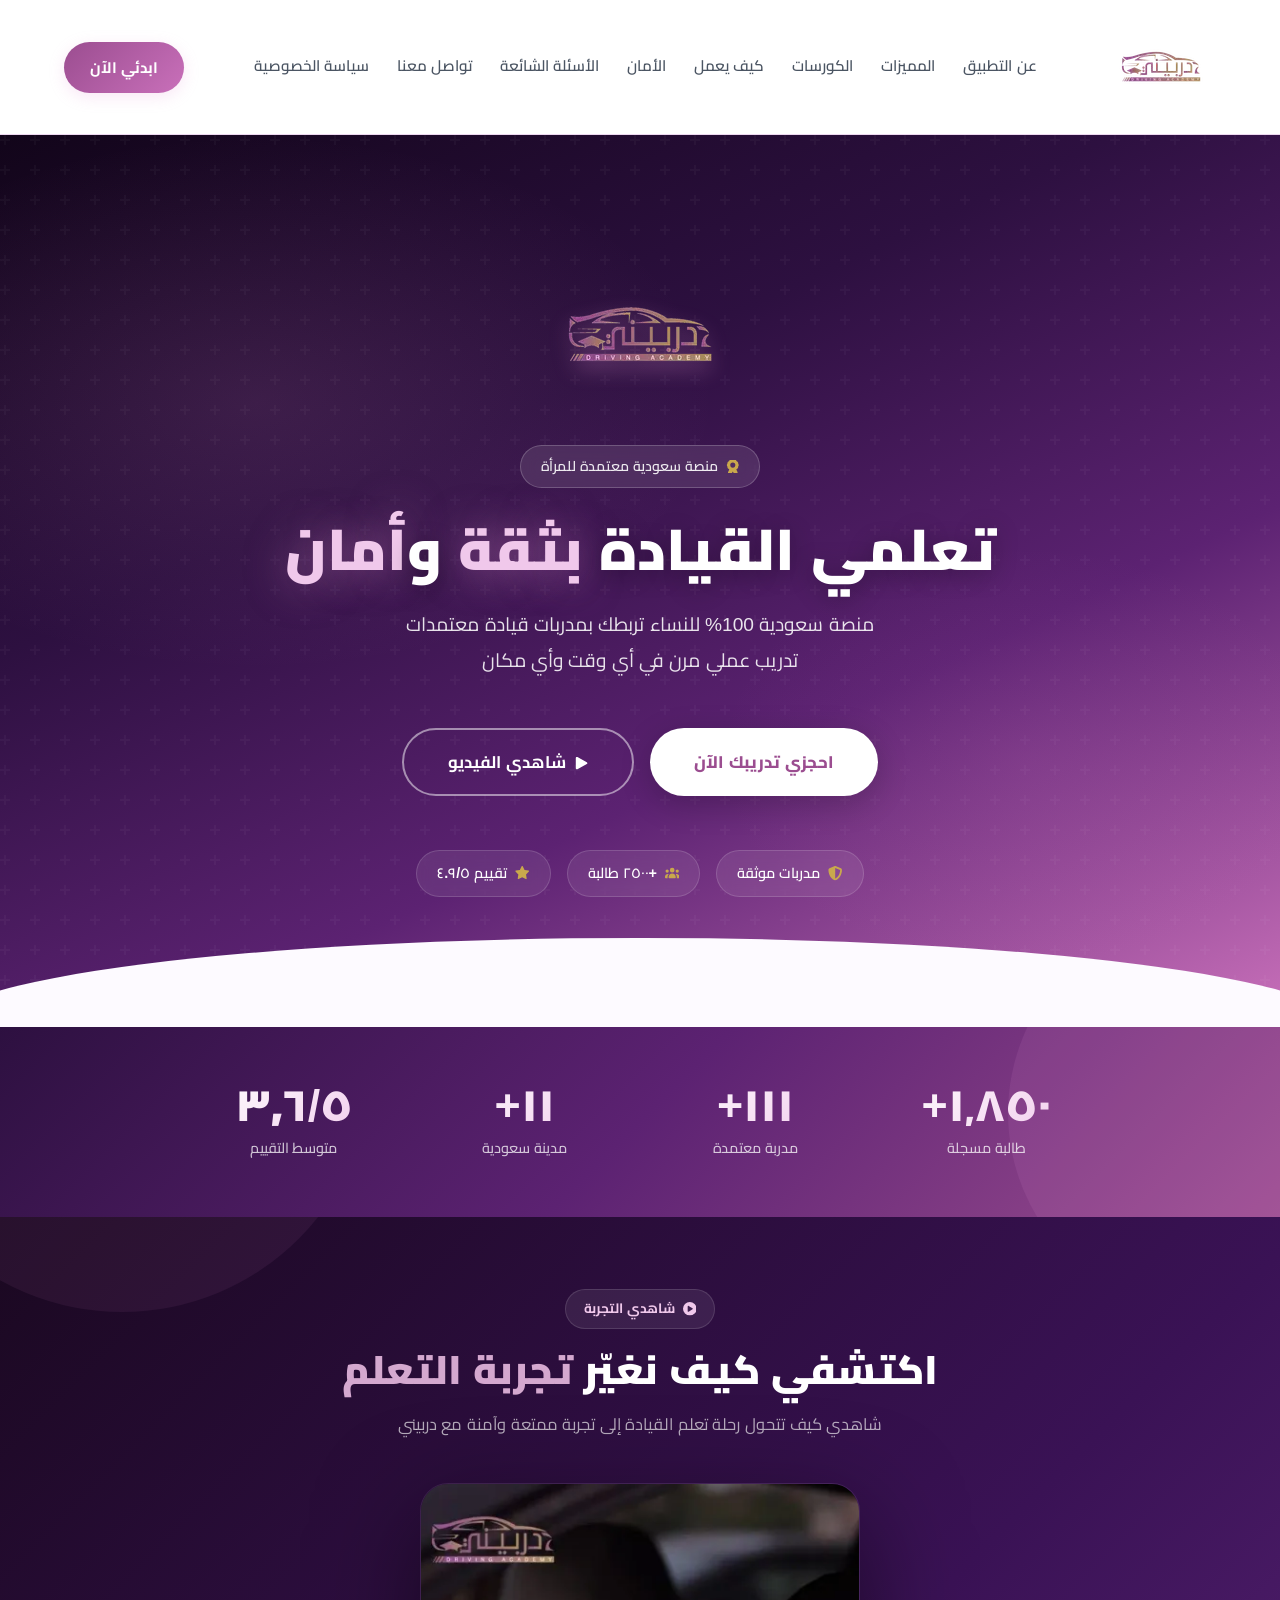
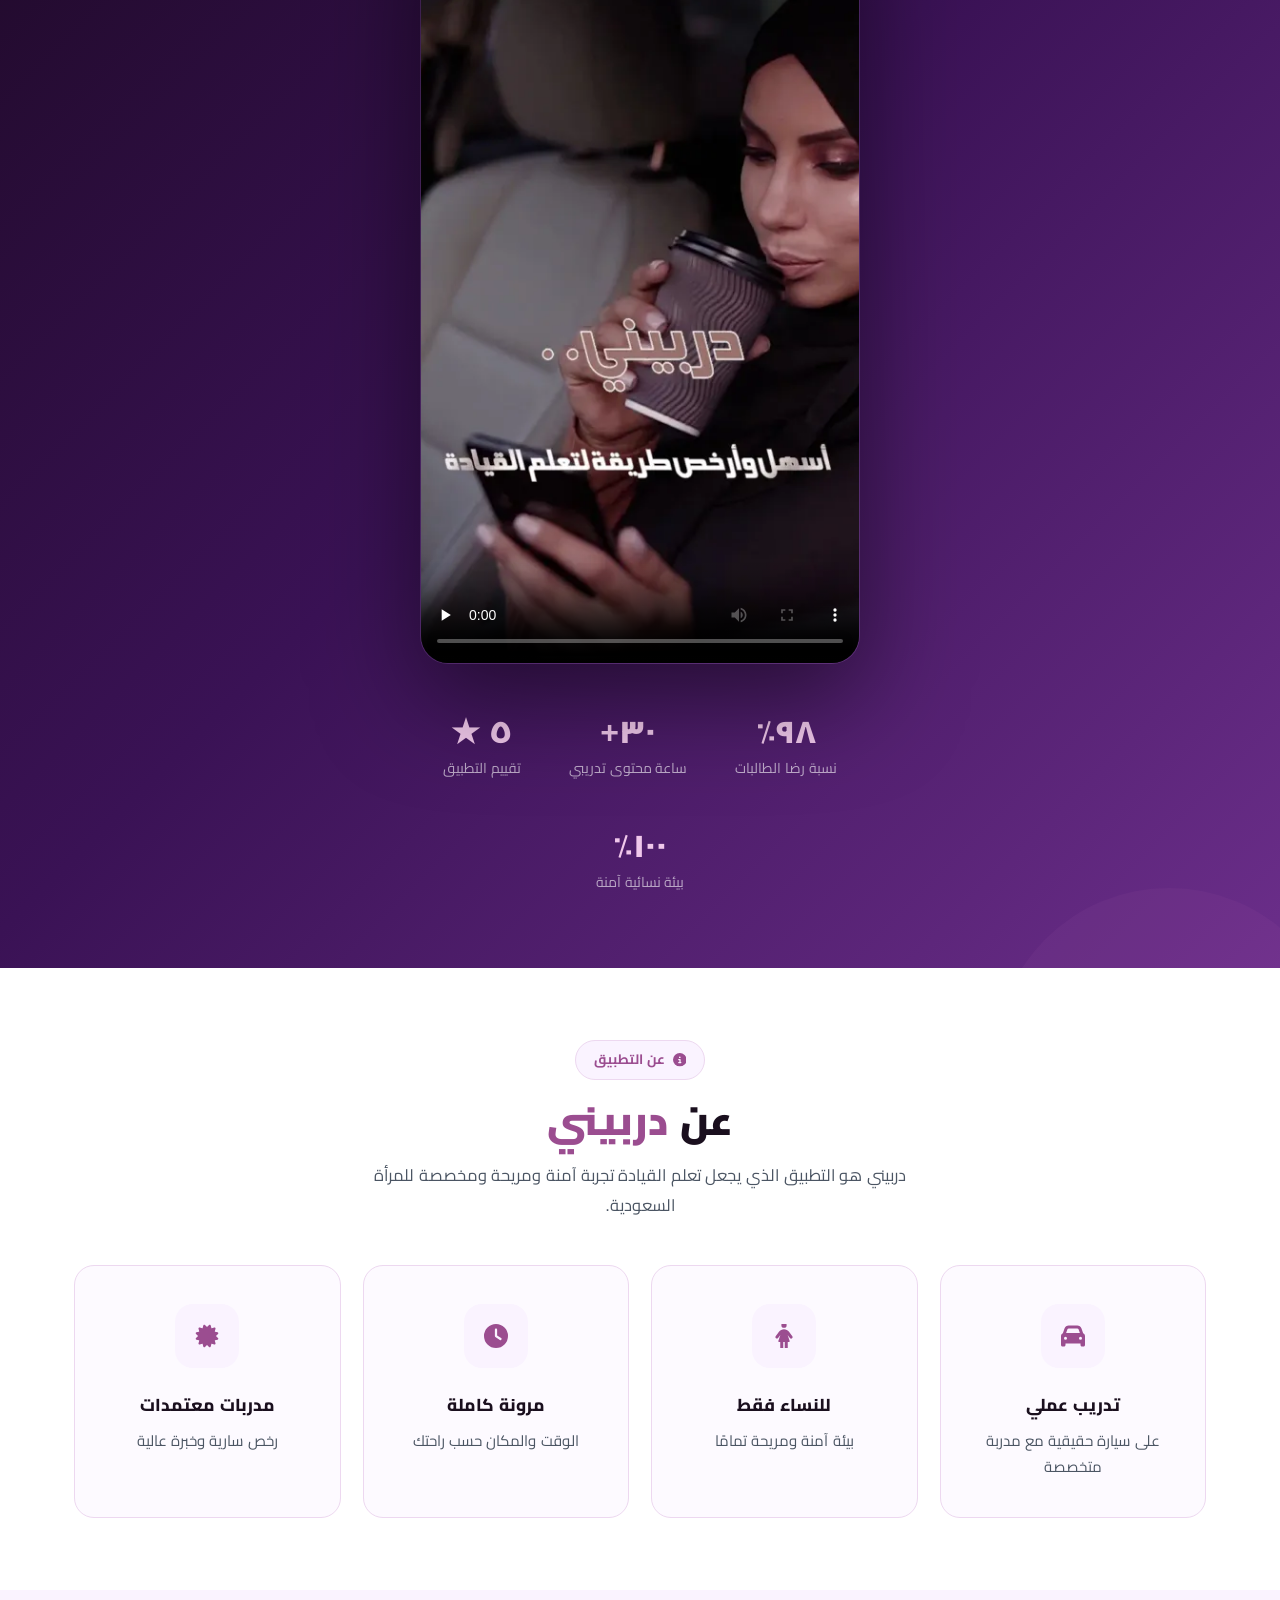
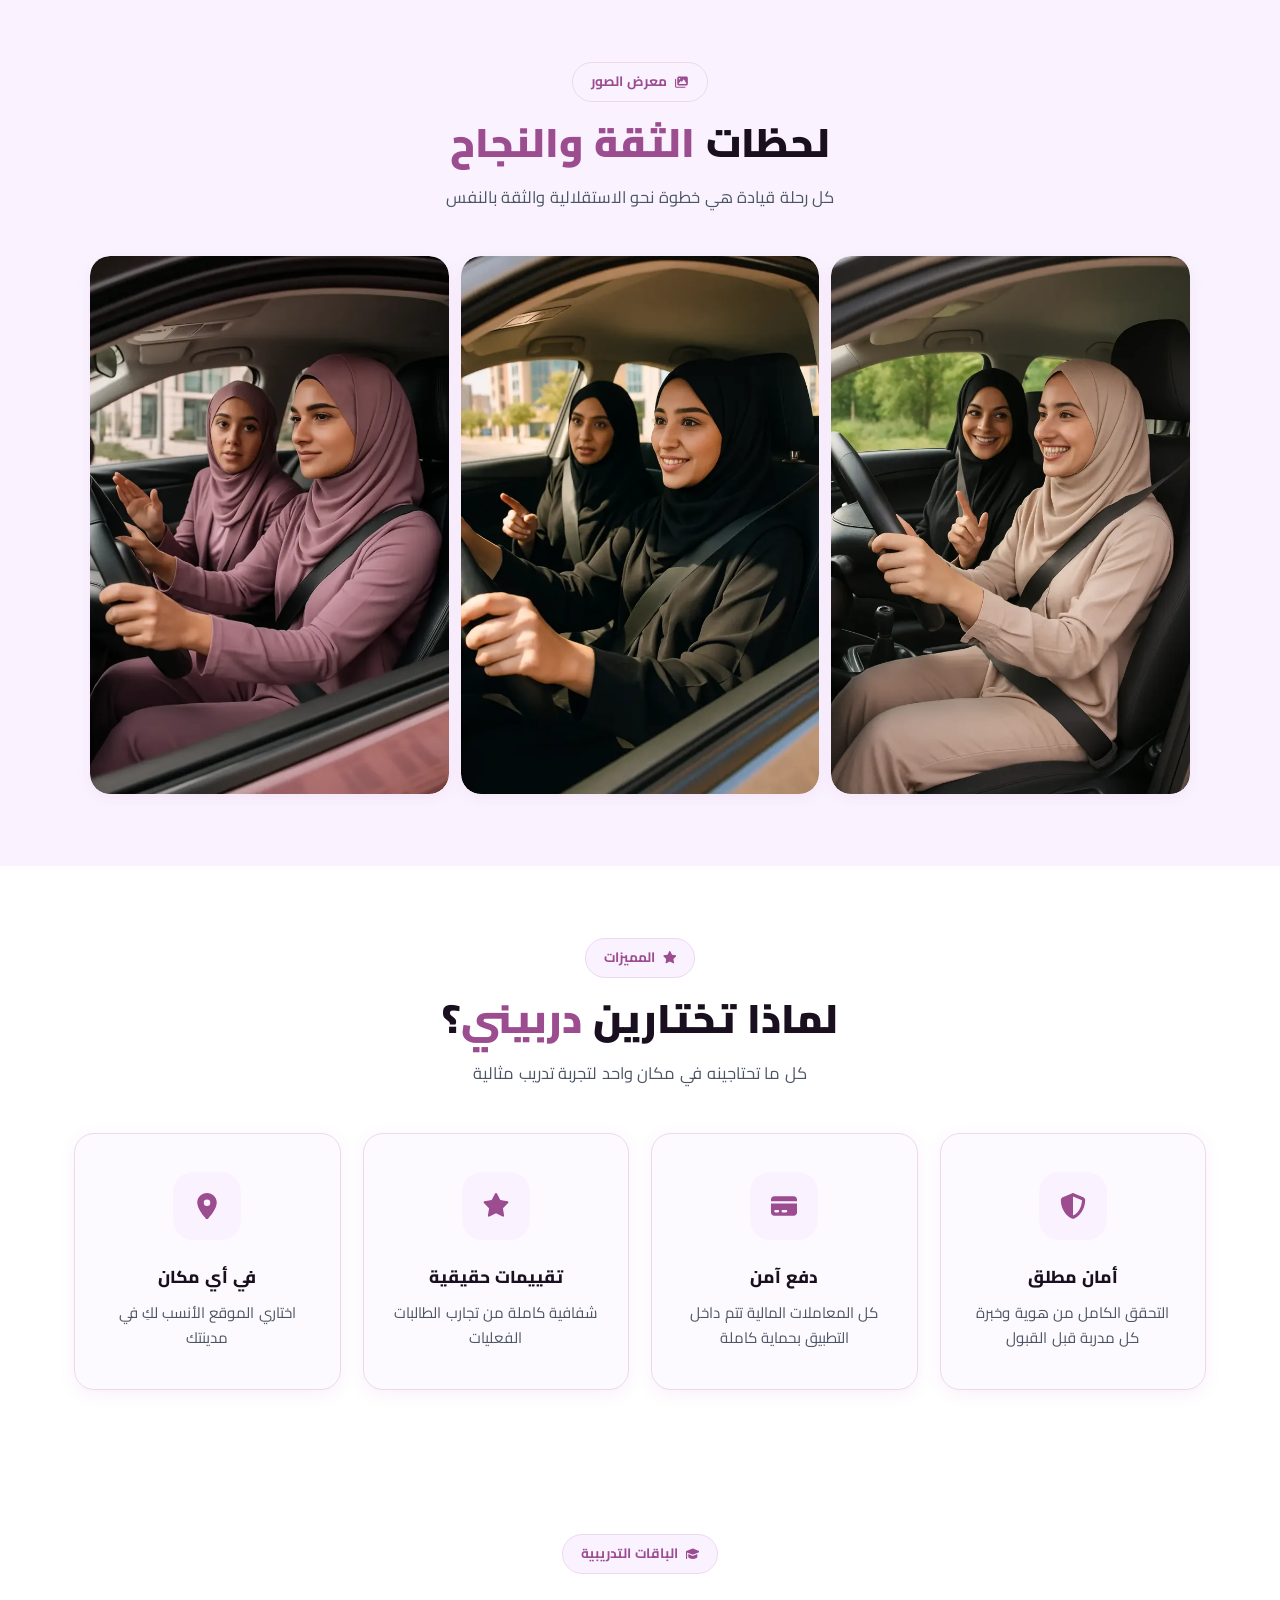
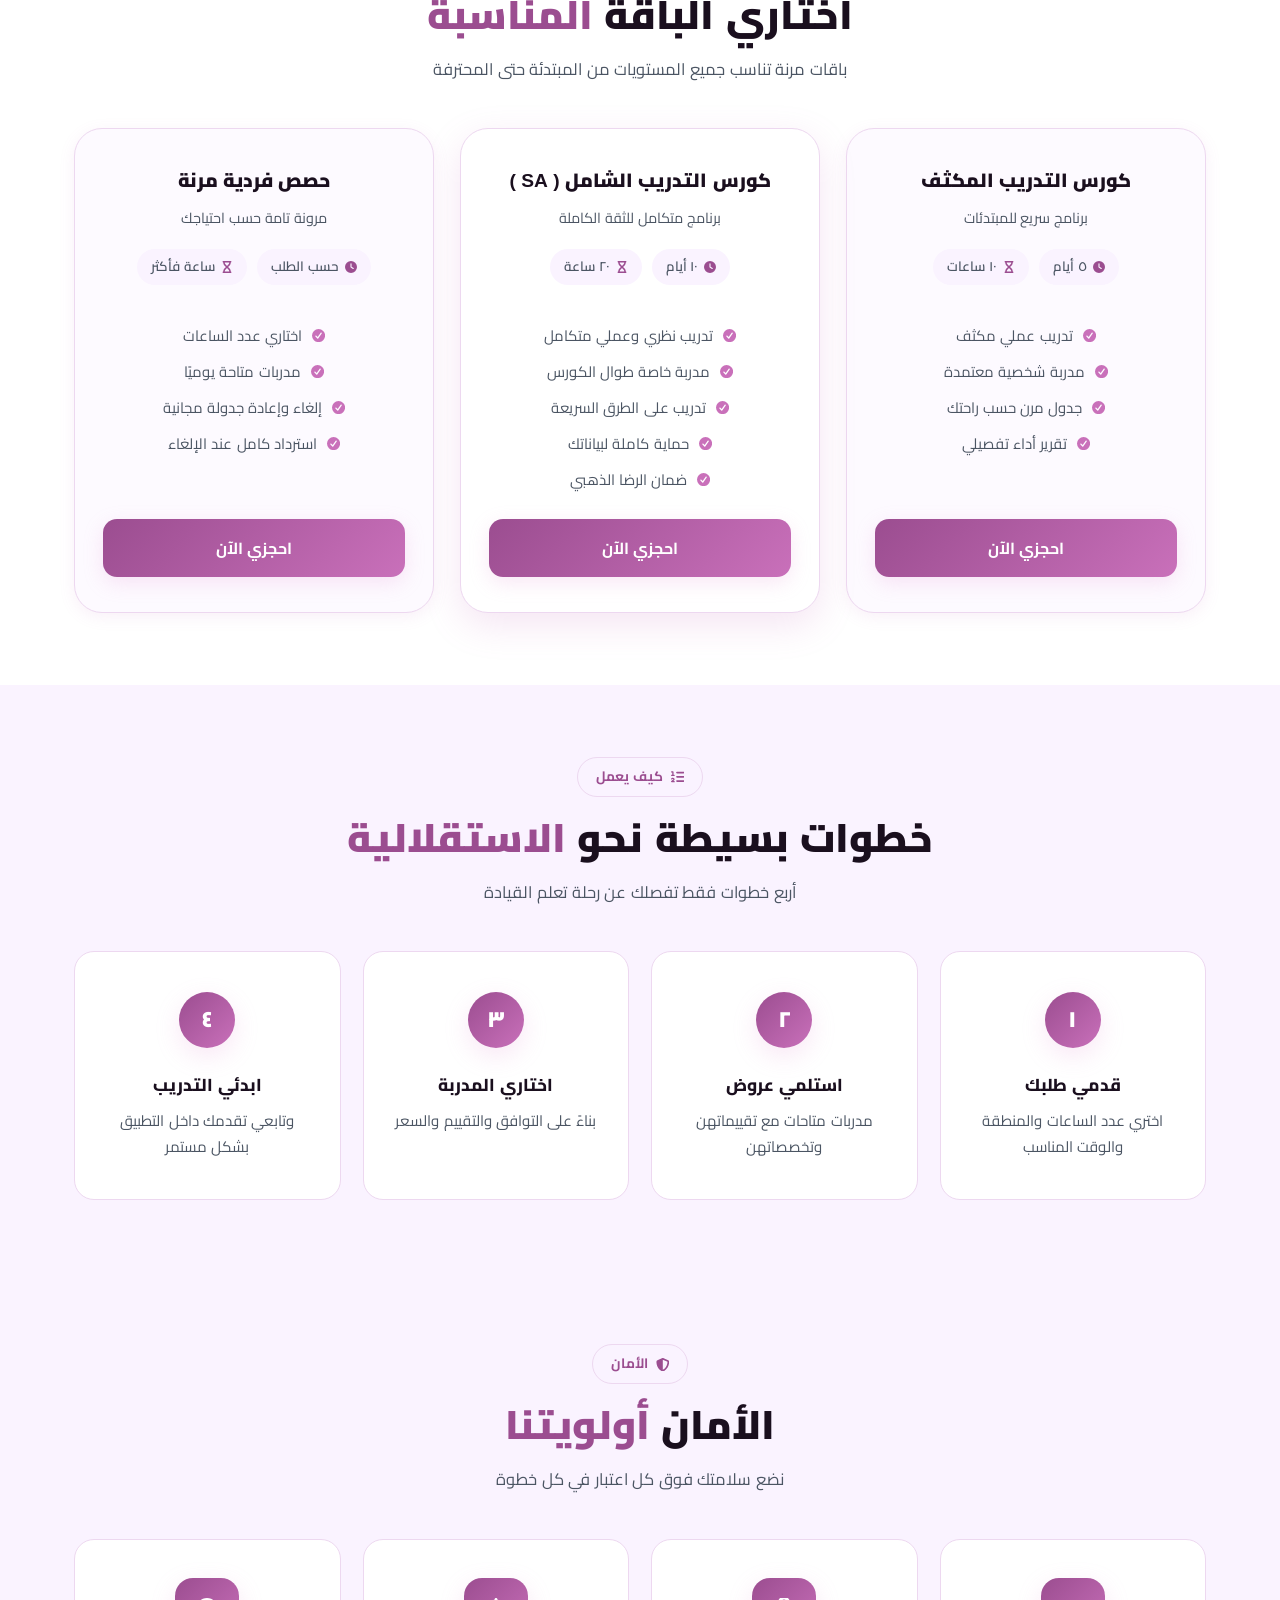
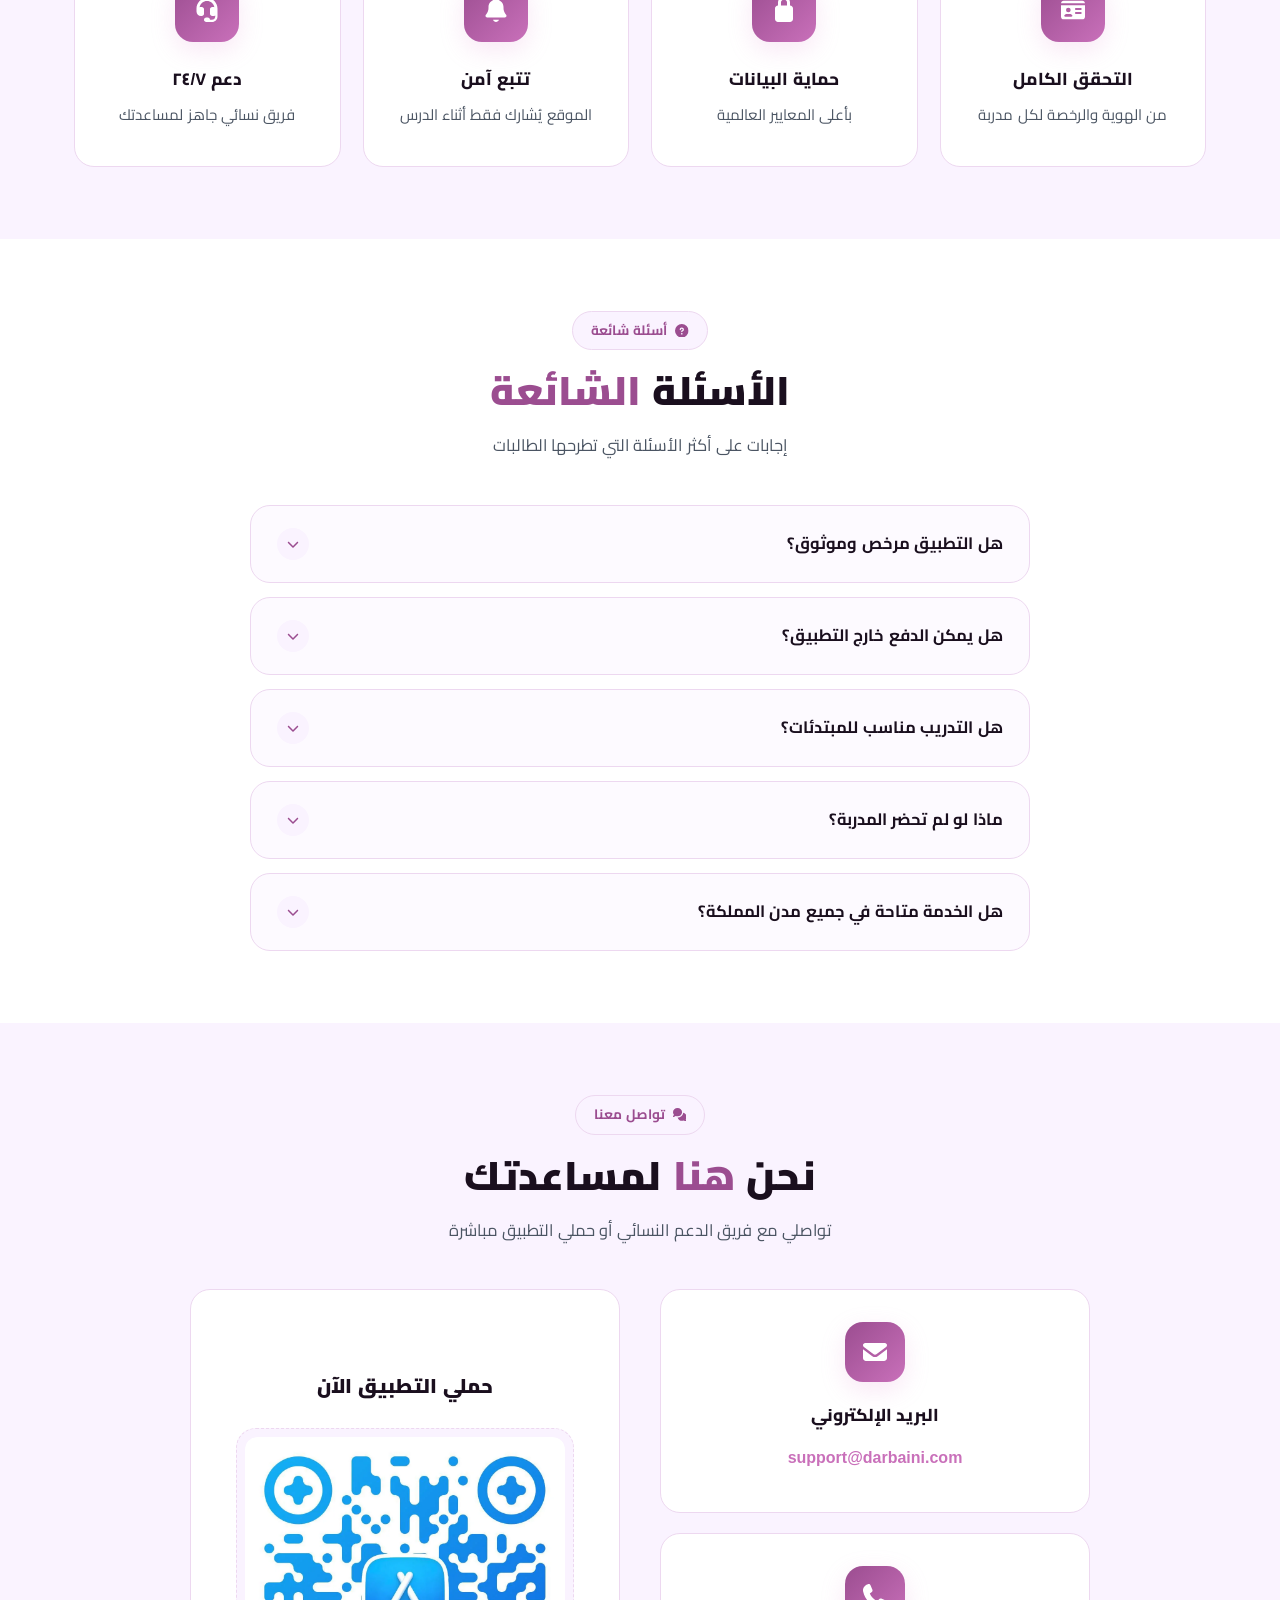
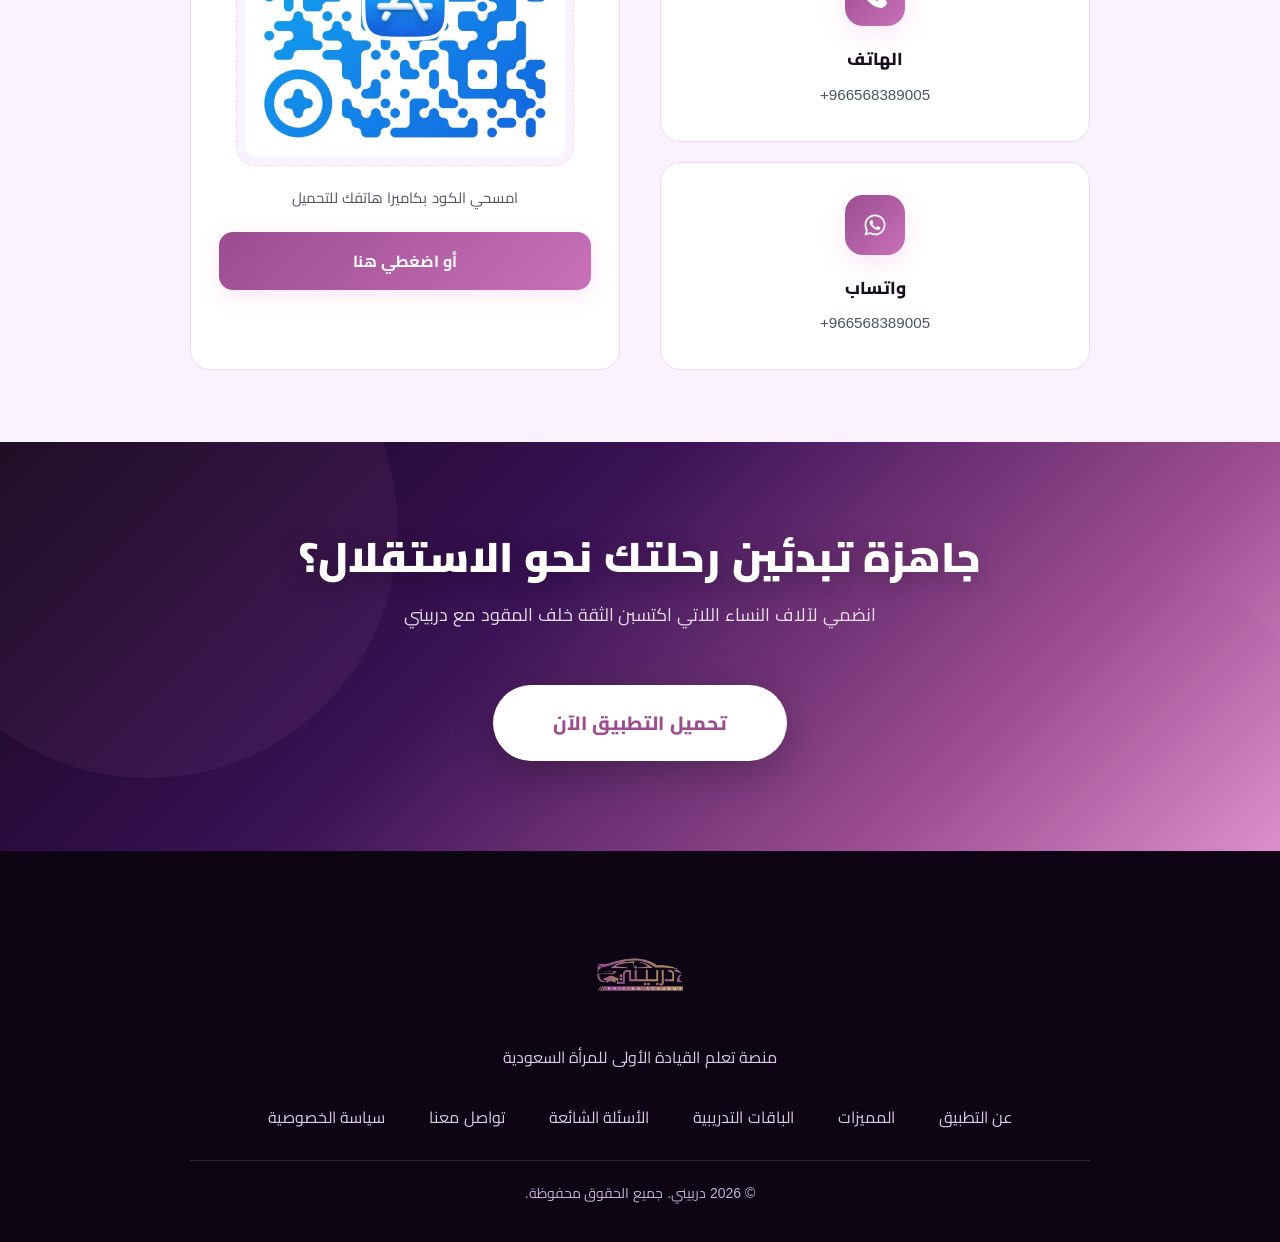
==== commit 62c80896: "seo enhance" ====
--- a/index.html
+++ b/index.html
@@ -10,6 +10,8 @@
     />
     <link rel="icon" href="media/Logo.gif" />
     <link rel="canonical" href="https://darbaini.com/" />
+    <link rel="alternate" hreflang="ar-SA" href="https://darbaini.com/" />
+    <link rel="alternate" hreflang="x-default" href="https://darbaini.com/" />
     <meta name="theme-color" content="#c970ba" />
     <meta property="og:type" content="website" />
     <meta property="og:title" content="دربيني | تعلمي القيادة بثقة وأمان - منصة سعودية معتمدة" />
@@ -167,7 +169,7 @@
     
     <a href="#main-content" class="skip-link">تخطي إلى المحتوى</a>
     <header class="navbar">
-      <a class="logo" href="#">
+      <a class="logo" href="/" aria-label="دربيني - الصفحة الرئيسية">
         <img src="media/nav-logo.webp" srcset="media/nav-logo.webp 110w" sizes="110px" alt="دربيني - منصة تعلم القيادة للنساء" width="110" height="110" />
       </a>
       <nav class="desktop-nav" aria-label="القائمة الرئيسية">
@@ -769,7 +771,7 @@
           src="media/hero-logo.webp"
           srcset="media/hero-logo.webp 200w, media/hero-logo-400w.webp 400w"
           sizes="(min-width: 769px) 200px, 110px"
-          alt=""
+          alt="شعار دربيني"
           width="120"
           height="120"
           loading="lazy"
--- a/style.css
+++ b/style.css
@@ -41,6 +41,9 @@
 }
 html {
   scroll-behavior: smooth;
+  -webkit-text-size-adjust: 100%;
+  text-size-adjust: 100%;
+  font-size: 16px;
 }
 
 body {
@@ -975,7 +978,7 @@
 }
 .course-meta span .icon {
   color: var(--primary-dark);
-  font-size: 0.78rem;
+  font-size: 0.75rem;
 }
 .course-price {
   font-size: 1.7rem;
@@ -1110,7 +1113,7 @@
   color: var(--primary-dark);
   flex-shrink: 0;
   transition: all 0.35s ease;
-  font-size: 0.72rem;
+  font-size: 0.75rem;
 }
 .faq-item.active .faq-arrow {
   background: linear-gradient(135deg, var(--primary-dark), var(--primary));
@@ -1364,7 +1367,7 @@
   margin-bottom: 0px;
 }
 .footer-tagline {
-  font-size: 0.93rem;
+  font-size: 1rem;
   color: #dcc8e4;
   margin-bottom: 24px;
 }
@@ -1378,7 +1381,7 @@
 .footer-links a {
   color: #dcc8e4;
   text-decoration: none;
-  font-size: 0.9rem;
+  font-size: 1rem;
   transition: color 0.25s;
   display: inline-flex;
   align-items: center;
@@ -1394,7 +1397,7 @@
   border-radius: 4px;
 }
 .footer-copy {
-  font-size: 0.84rem;
+  font-size: 0.875rem;
   color: #c8b0d4;
   padding-top: 20px;
   border-top: 1px solid rgba(255, 255, 255, 0.12);
--- a/style.css
+++ b/style.css
@@ -41,6 +41,9 @@
 }
 html {
   scroll-behavior: smooth;
+  -webkit-text-size-adjust: 100%;
+  text-size-adjust: 100%;
+  font-size: 16px;
 }
 
 body {
@@ -975,7 +978,7 @@
 }
 .course-meta span .icon {
   color: var(--primary-dark);
-  font-size: 0.78rem;
+  font-size: 0.75rem;
 }
 .course-price {
   font-size: 1.7rem;
@@ -1110,7 +1113,7 @@
   color: var(--primary-dark);
   flex-shrink: 0;
   transition: all 0.35s ease;
-  font-size: 0.72rem;
+  font-size: 0.75rem;
 }
 .faq-item.active .faq-arrow {
   background: linear-gradient(135deg, var(--primary-dark), var(--primary));
@@ -1364,7 +1367,7 @@
   margin-bottom: 0px;
 }
 .footer-tagline {
-  font-size: 0.93rem;
+  font-size: 1rem;
   color: #dcc8e4;
   margin-bottom: 24px;
 }
@@ -1378,7 +1381,7 @@
 .footer-links a {
   color: #dcc8e4;
   text-decoration: none;
-  font-size: 0.9rem;
+  font-size: 1rem;
   transition: color 0.25s;
   display: inline-flex;
   align-items: center;
@@ -1394,7 +1397,7 @@
   border-radius: 4px;
 }
 .footer-copy {
-  font-size: 0.84rem;
+  font-size: 0.875rem;
   color: #c8b0d4;
   padding-top: 20px;
   border-top: 1px solid rgba(255, 255, 255, 0.12);
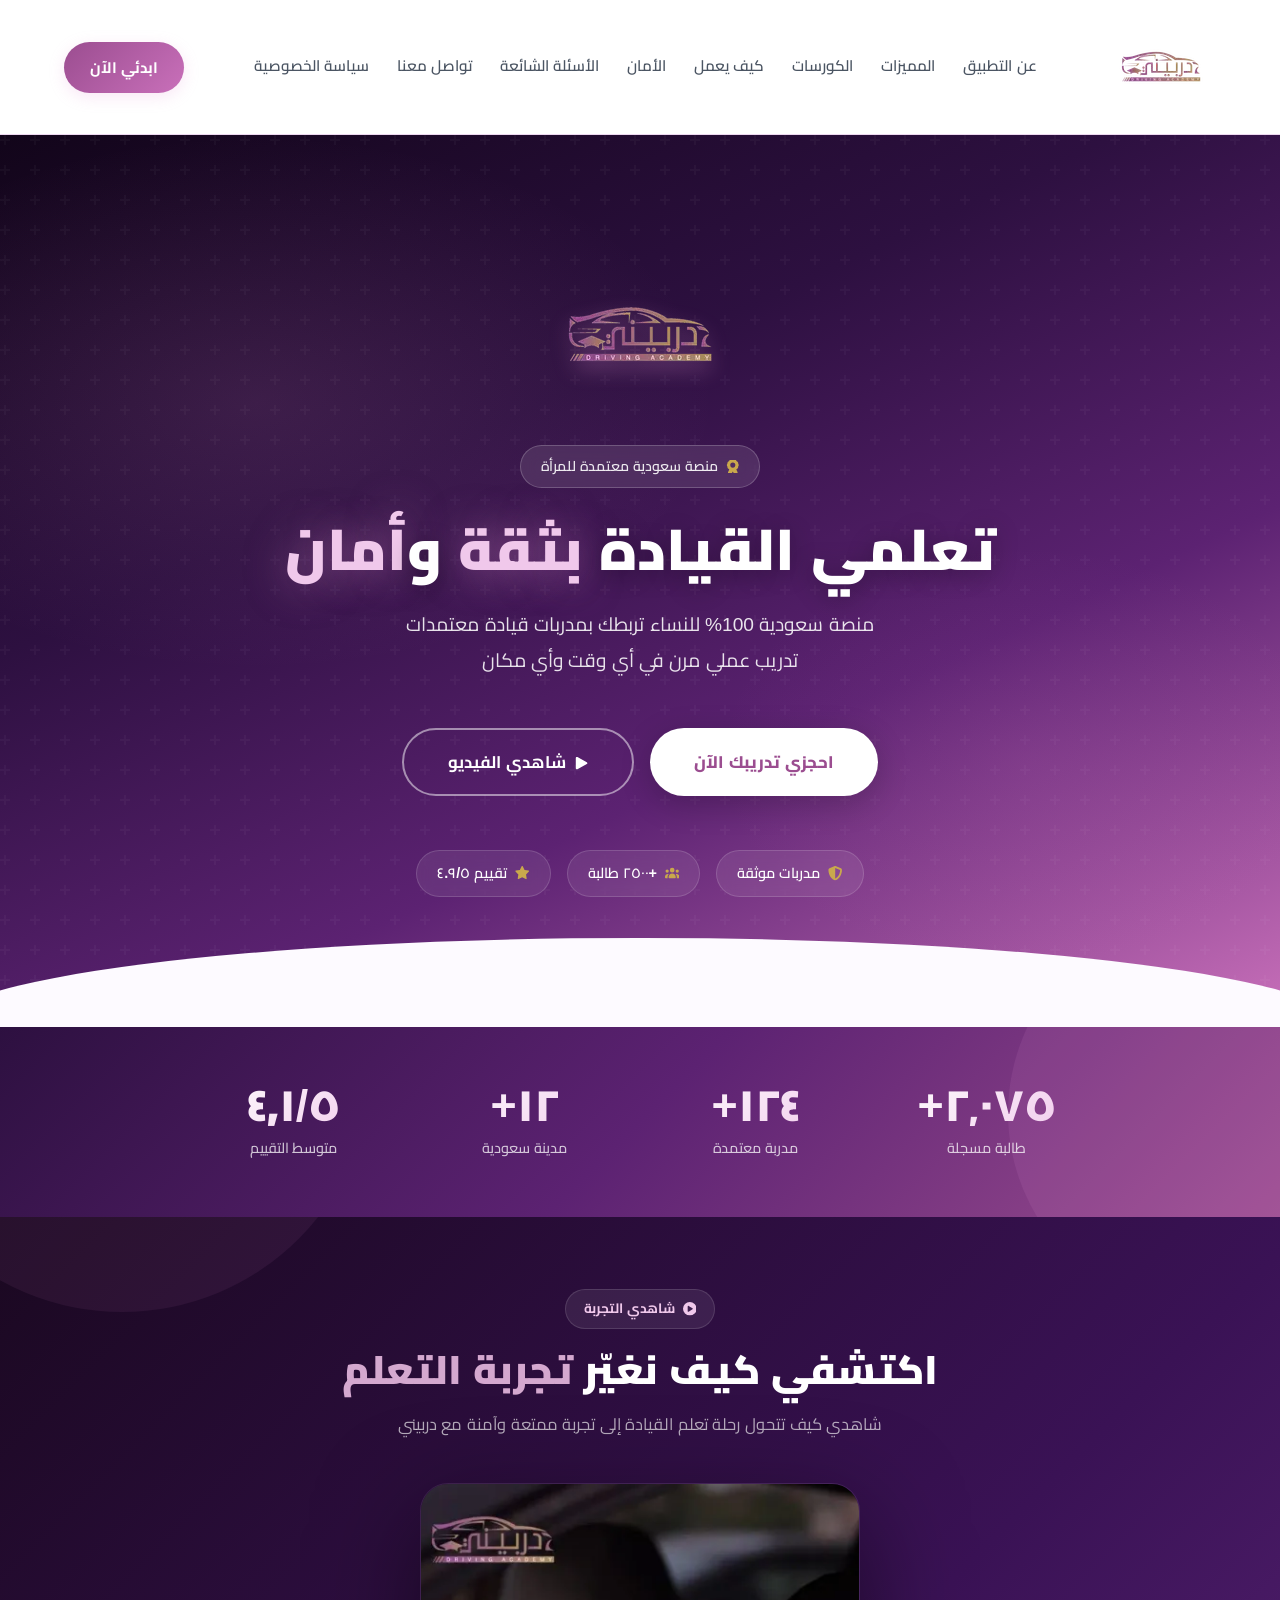
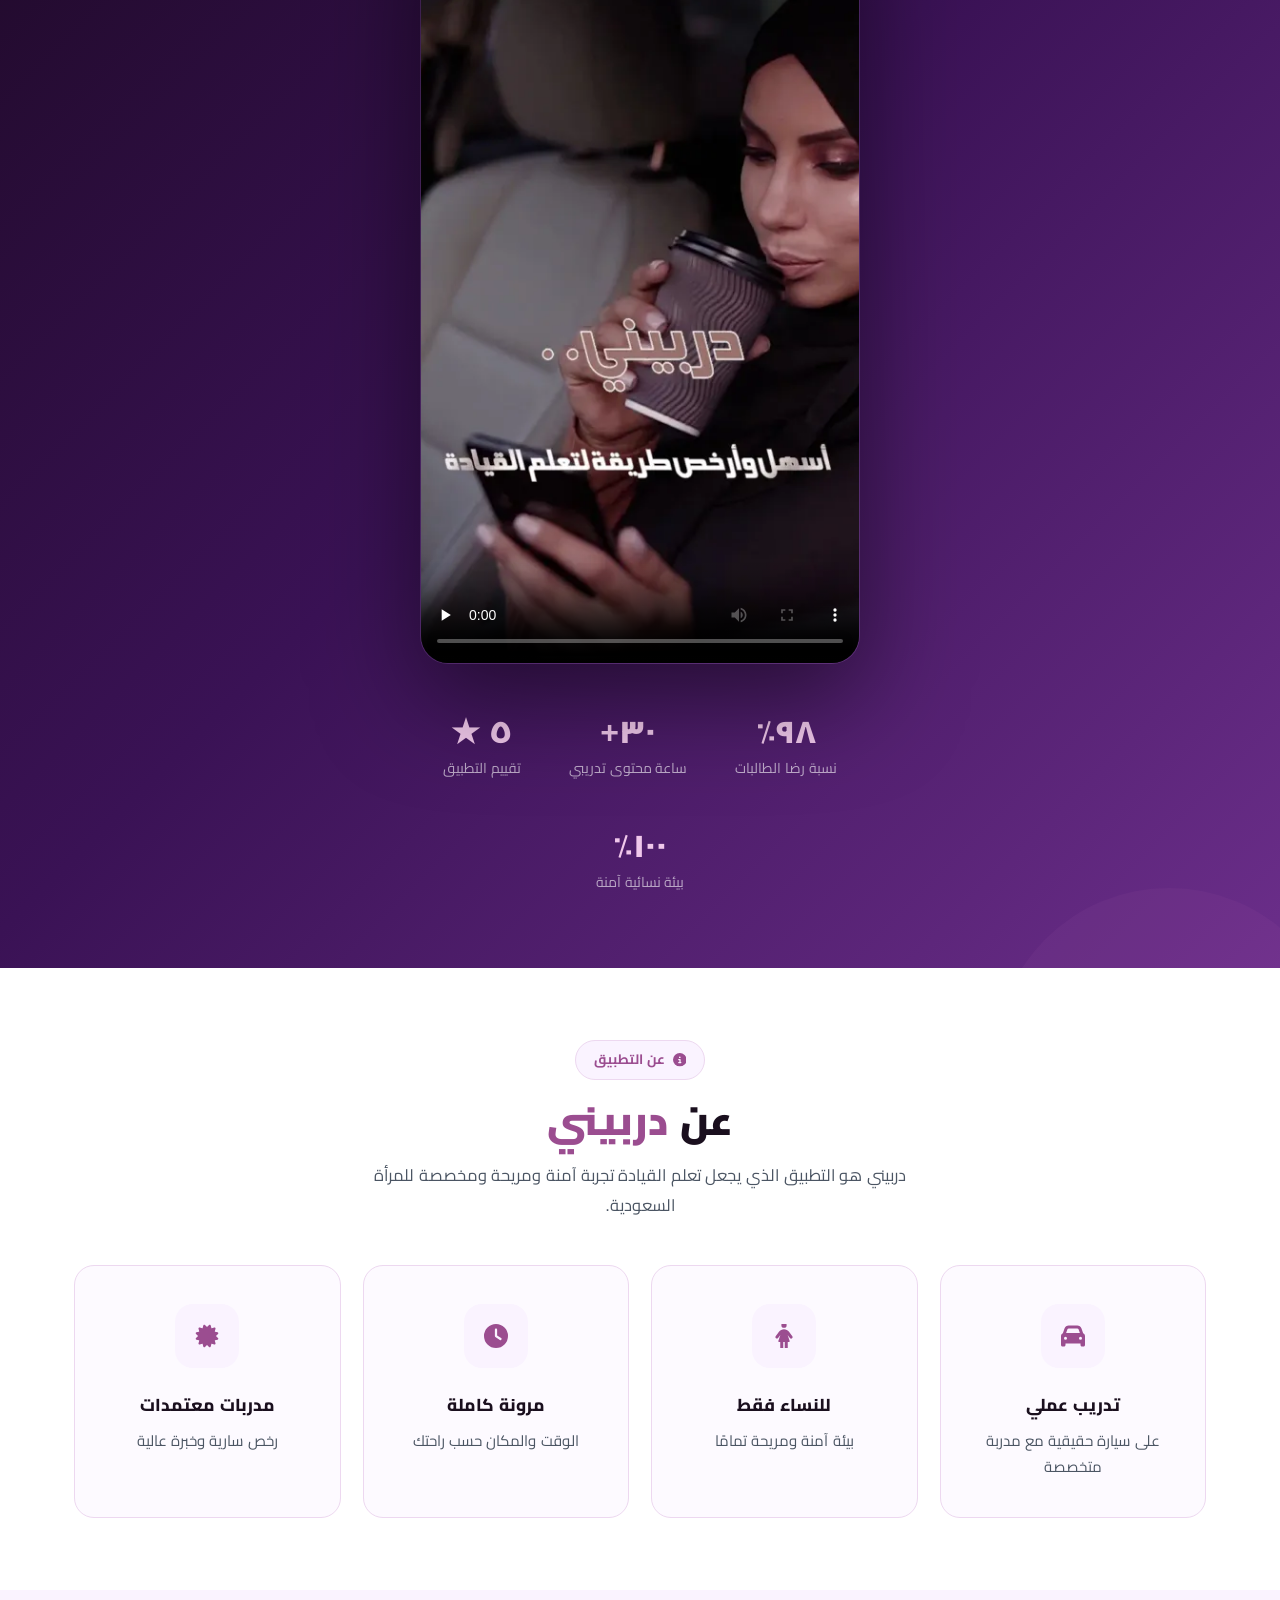
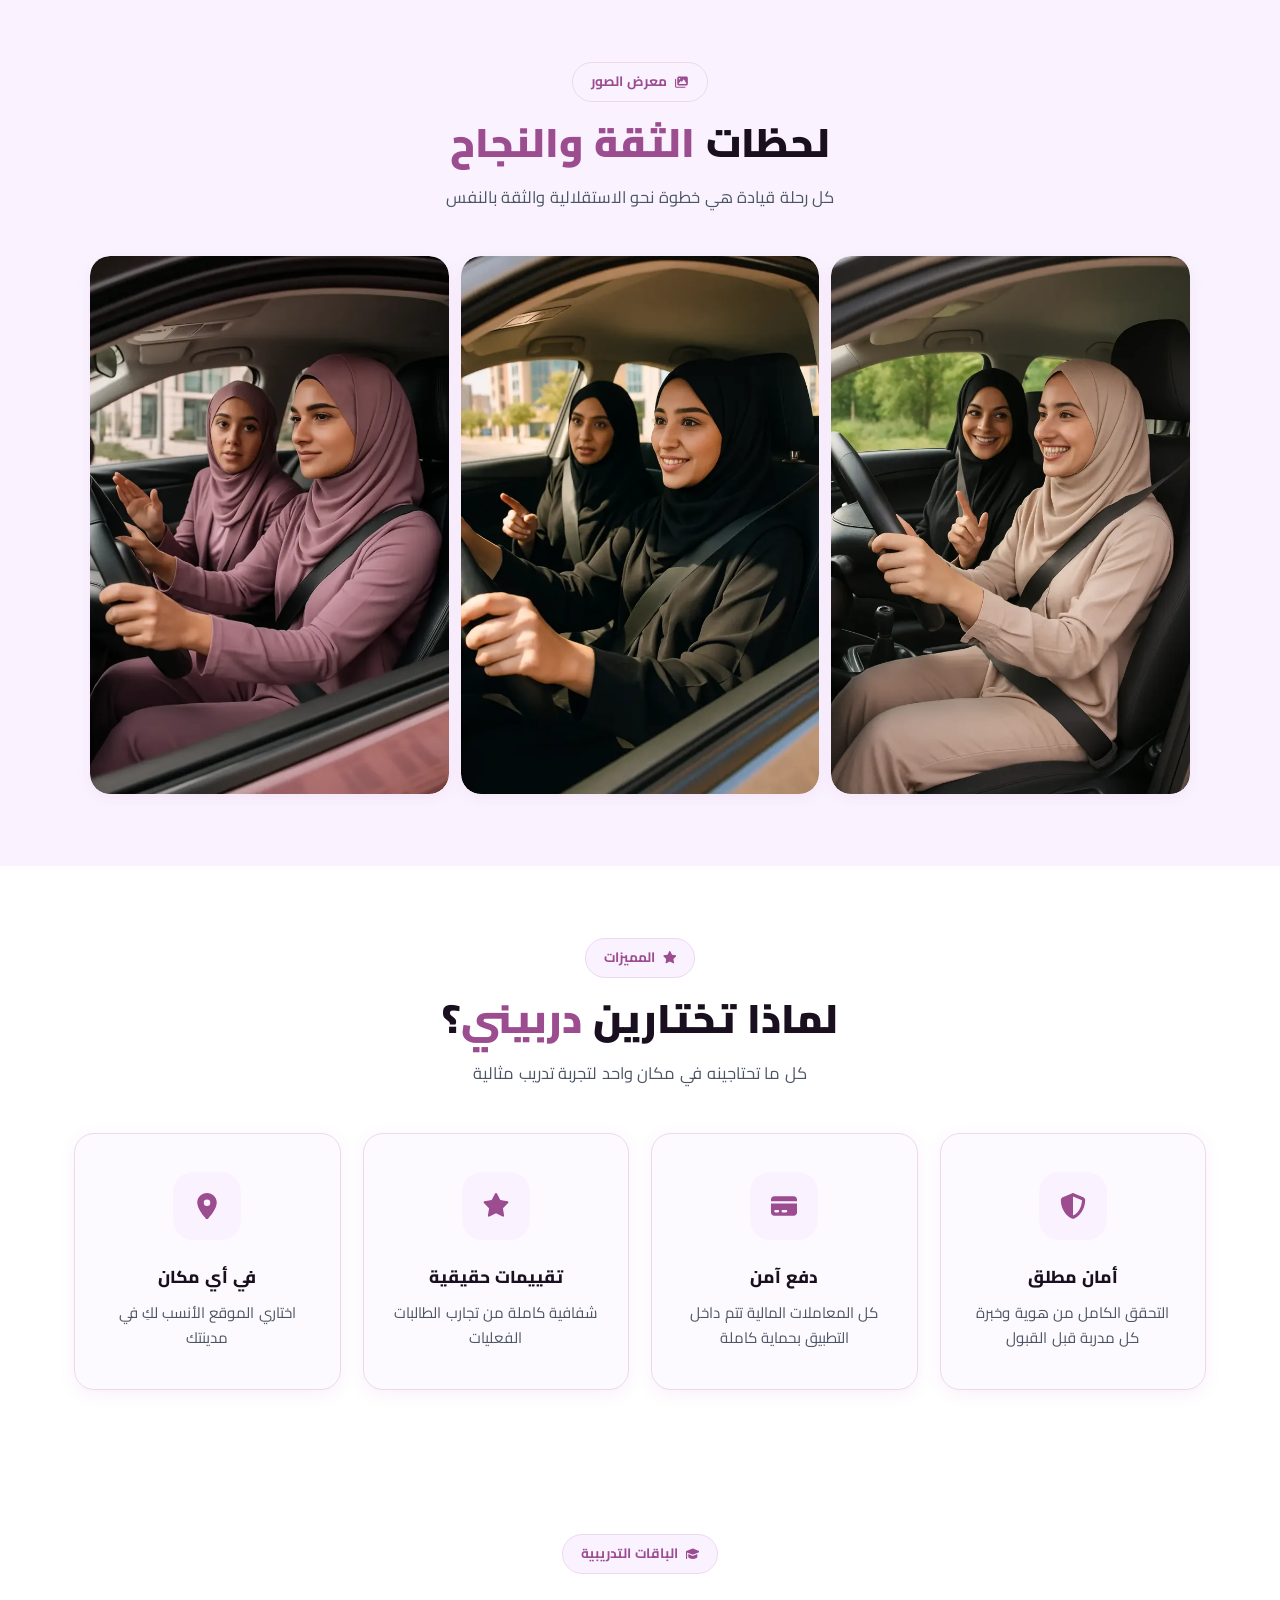
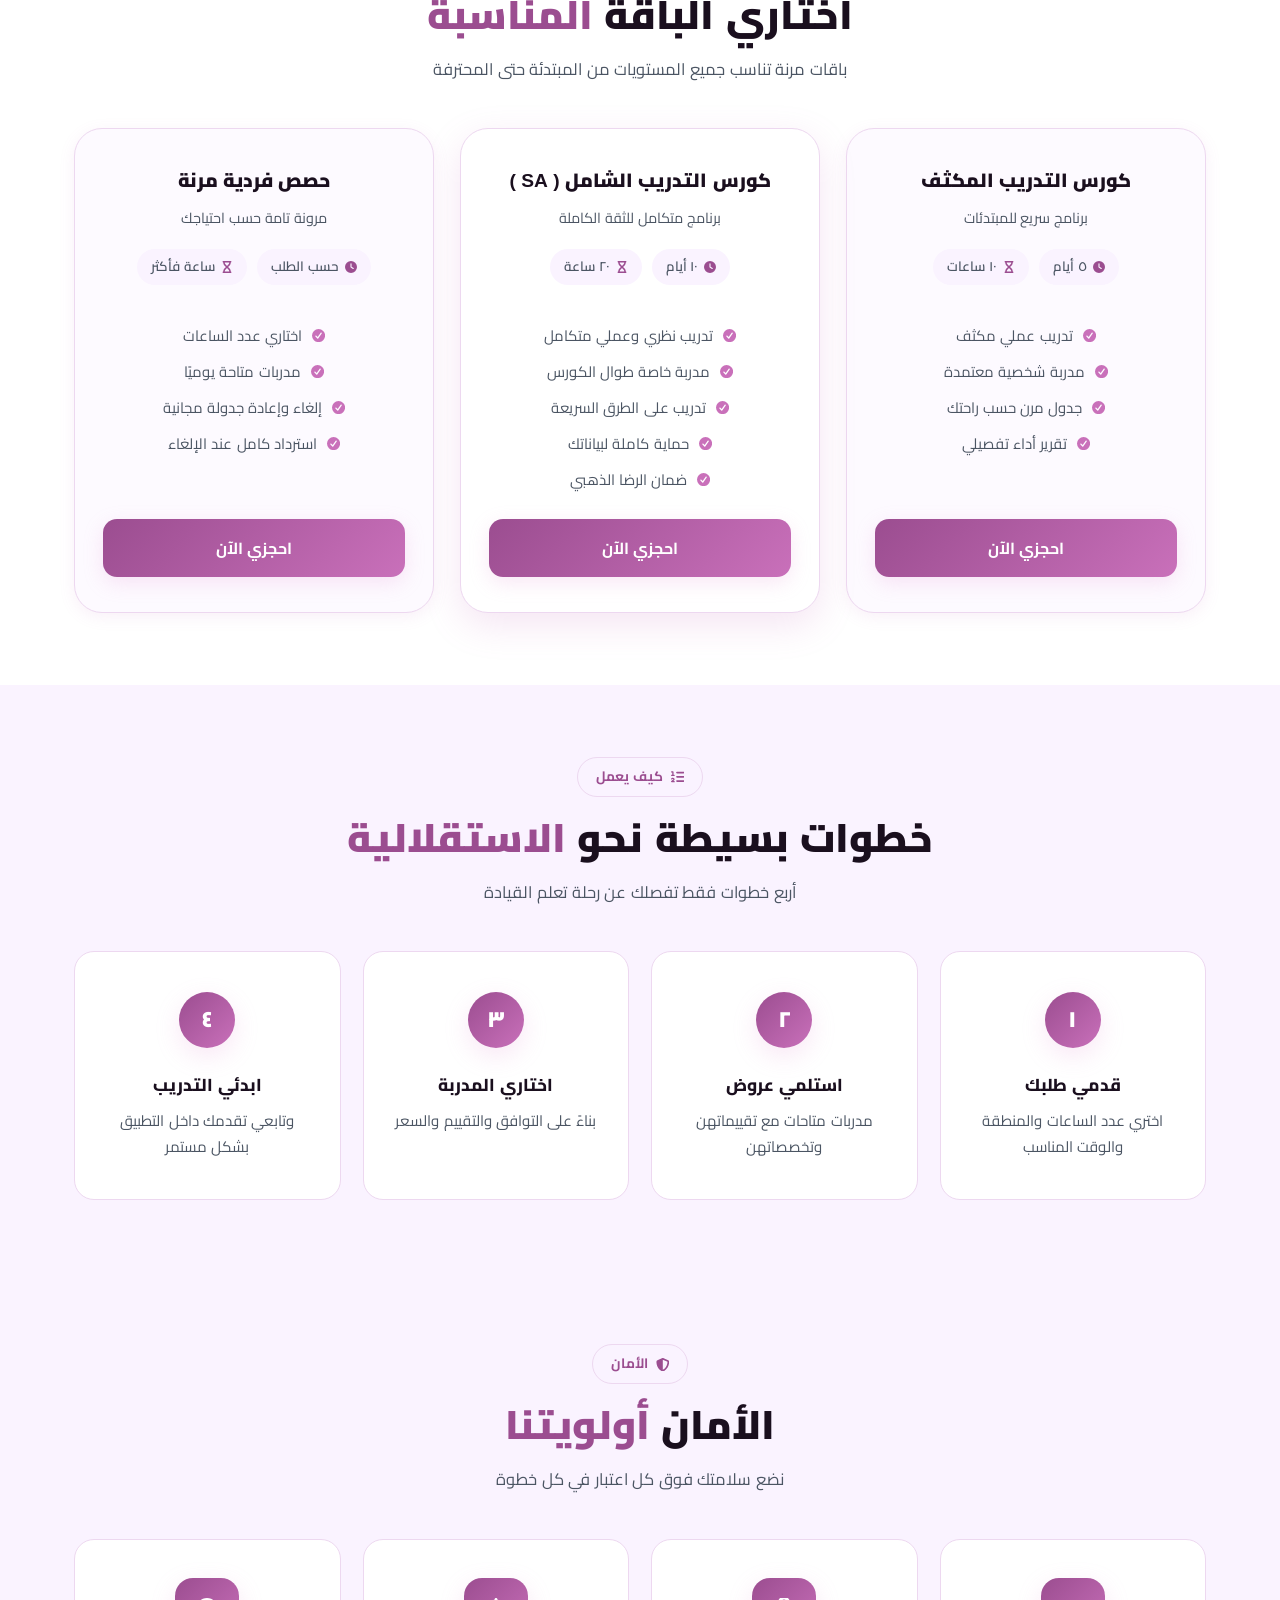
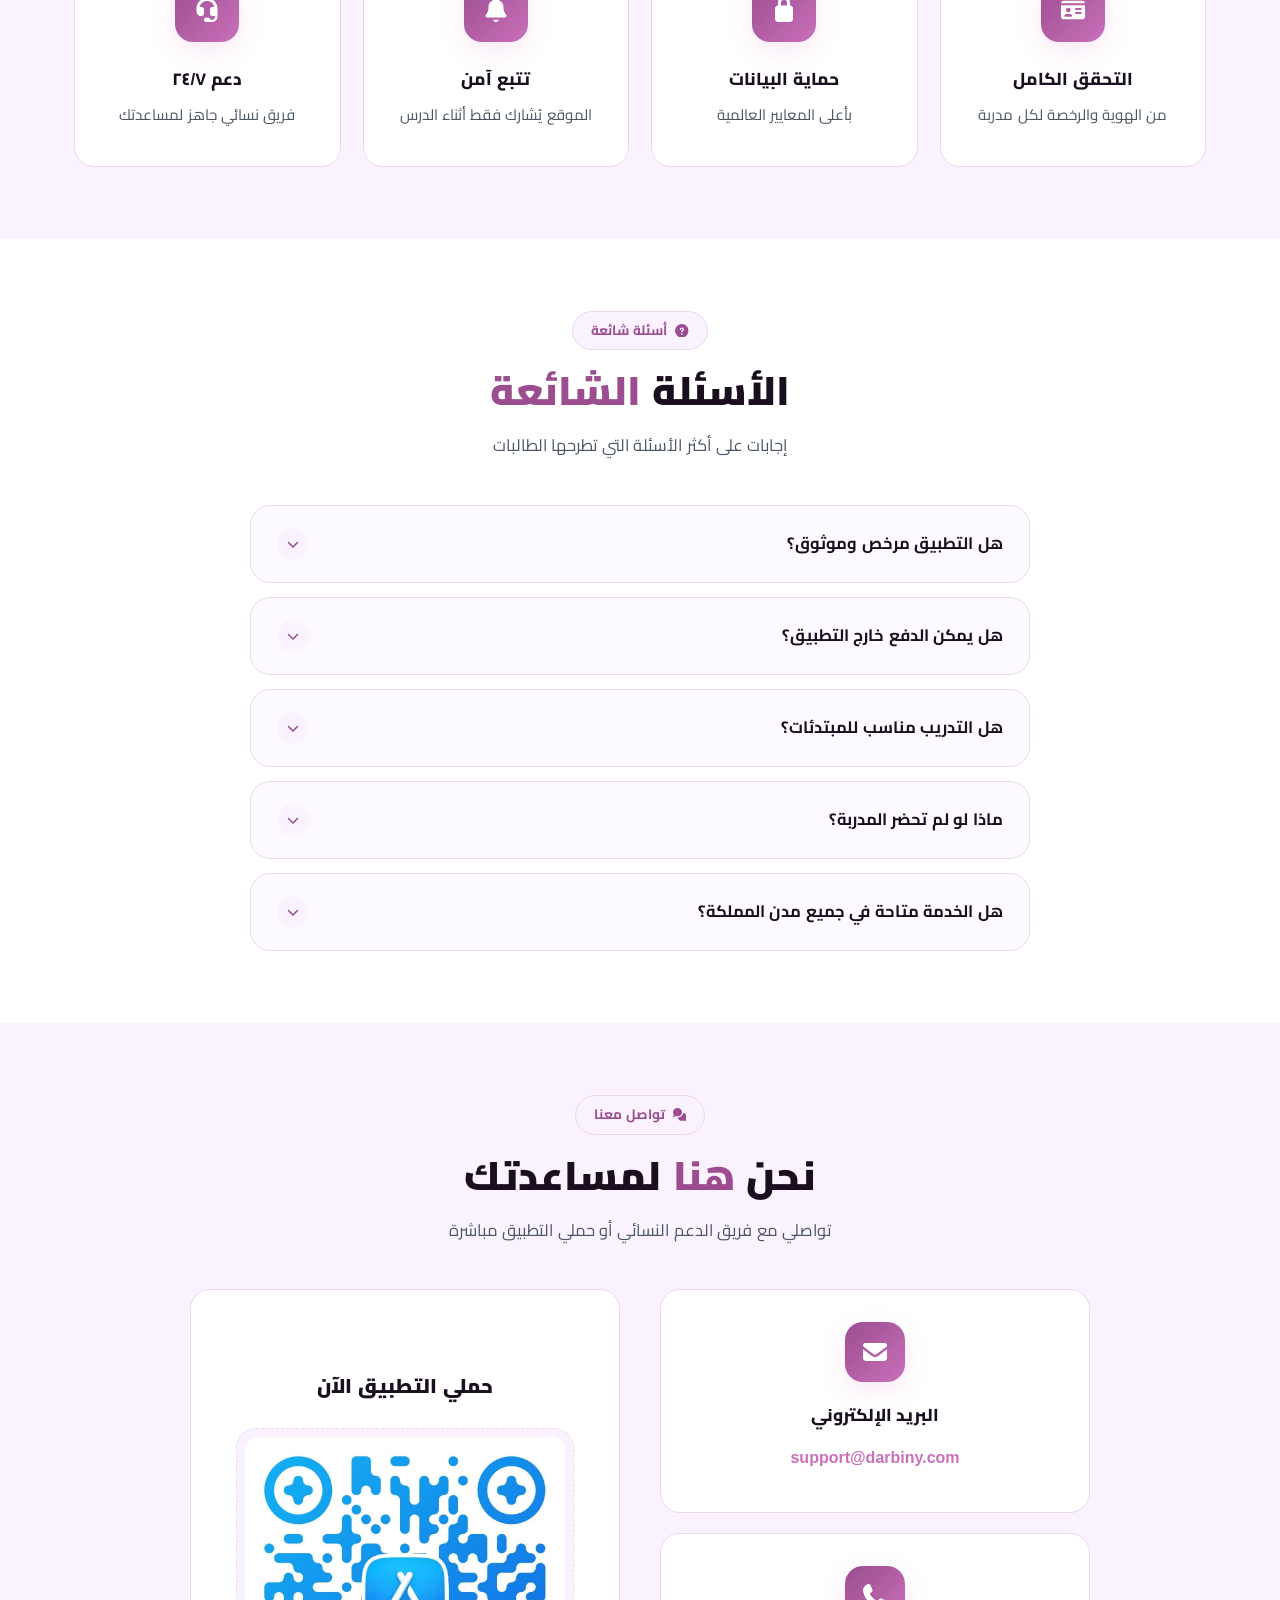
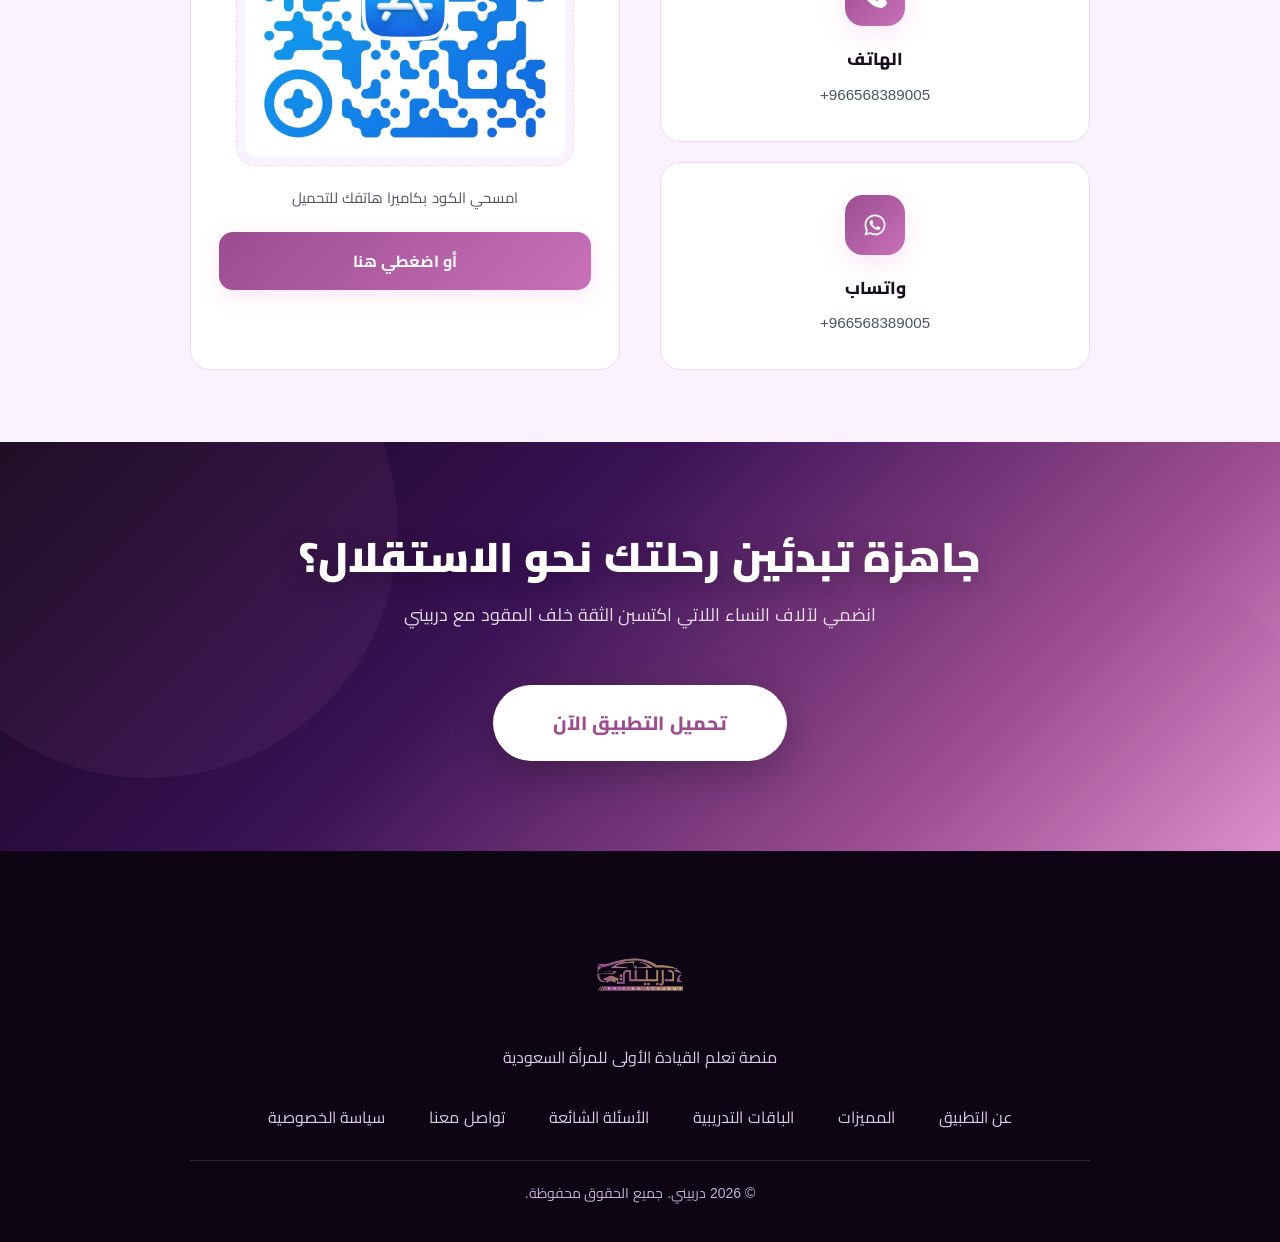
==== commit fcb4d3a0: "site name" ====
--- a/index.html
+++ b/index.html
@@ -2,175 +2,834 @@
 <html lang="ar" dir="rtl">
   <head>
     <meta charset="UTF-8" />
-    <meta name="viewport" content="width=device-width, initial-scale=1.0, viewport-fit=cover" />
+    <meta
+      name="viewport"
+      content="width=device-width, initial-scale=1.0, viewport-fit=cover"
+    />
     <title>دربيني | تعلمي القيادة بثقة وأمان - منصة سعودية معتمدة</title>
     <meta
       name="description"
       content="دربيني: منصة سعودية 100% للنساء لتعلم القيادة مع مدربات معتمدات. تدريب عملي مرن في أي وقت وأي مكان."
     />
     <link rel="icon" href="media/Logo.gif" />
-    <link rel="canonical" href="https://darbaini.com/" />
-    <link rel="alternate" hreflang="ar-SA" href="https://darbaini.com/" />
-    <link rel="alternate" hreflang="x-default" href="https://darbaini.com/" />
+    <link rel="canonical" href="https://darbiny.com/" />
+    <link rel="alternate" hreflang="ar-SA" href="https://darbiny.com/" />
+    <link rel="alternate" hreflang="x-default" href="https://darbiny.com/" />
     <meta name="theme-color" content="#c970ba" />
     <meta property="og:type" content="website" />
-    <meta property="og:title" content="دربيني | تعلمي القيادة بثقة وأمان - منصة سعودية معتمدة" />
-    <meta property="og:description" content="دربيني: منصة سعودية 100% للنساء لتعلم القيادة مع مدربات معتمدات. تدريب عملي مرن في أي وقت وأي مكان." />
-    <meta property="og:url" content="https://darbaini.com/" />
+    <meta
+      property="og:title"
+      content="دربيني | تعلمي القيادة بثقة وأمان - منصة سعودية معتمدة"
+    />
+    <meta
+      property="og:description"
+      content="دربيني: منصة سعودية 100% للنساء لتعلم القيادة مع مدربات معتمدات. تدريب عملي مرن في أي وقت وأي مكان."
+    />
+    <meta property="og:url" content="https://darbiny.com/" />
     <meta property="og:site_name" content="دربيني" />
     <meta property="og:locale" content="ar_SA" />
-    <meta property="og:image" content="https://darbaini.com/media/videoCover.webp" />
+    <meta
+      property="og:image"
+      content="https://darbiny.com/media/videoCover.webp"
+    />
     <meta property="og:image:width" content="720" />
     <meta property="og:image:height" content="1280" />
-    <meta property="og:image:alt" content="شعار دربيني - منصة تعلم القيادة للنساء" />
+    <meta
+      property="og:image:alt"
+      content="شعار دربيني - منصة تعلم القيادة للنساء"
+    />
     <meta name="twitter:card" content="summary" />
-    <meta name="twitter:title" content="دربيني | تعلمي القيادة بثقة وأمان - منصة سعودية معتمدة" />
-    <meta name="twitter:description" content="دربيني: منصة سعودية 100% للنساء لتعلم القيادة مع مدربات معتمدات. تدريب عملي مرن في أي وقت وأي مكان." />
-    <link rel="preload" as="font" type="font/woff2" crossorigin href="media/fonts/cairo-arabic.woff2" fetchpriority="high" />
+    <meta
+      name="twitter:title"
+      content="دربيني | تعلمي القيادة بثقة وأمان - منصة سعودية معتمدة"
+    />
+    <meta
+      name="twitter:description"
+      content="دربيني: منصة سعودية 100% للنساء لتعلم القيادة مع مدربات معتمدات. تدريب عملي مرن في أي وقت وأي مكان."
+    />
+    <link
+      rel="preload"
+      as="font"
+      type="font/woff2"
+      crossorigin
+      href="media/fonts/cairo-arabic.woff2"
+      fetchpriority="high"
+    />
     <style>
       /* Critical CSS — Above‑the‑fold only (Navbar + Hero) */
-      @font-face{font-family:"Cairo";font-style:normal;font-weight:400 900;font-display:swap;src:url("media/fonts/cairo-arabic.woff2") format("woff2");unicode-range:U+0600-06FF,U+0750-077F,U+0870-088E,U+0890-0891,U+0897-08E1,U+08E3-08FF,U+200C-200E,U+2010-2011,U+204F,U+2E41,U+FB50-FDFF,U+FE70-FE74,U+FE76-FEFC,U+102E0-102FB,U+10E60-10E7E,U+10EC2-10EC4,U+10EFC-10EFF,U+1EE00-1EE03,U+1EE05-1EE1F,U+1EE21-1EE22,U+1EE24,U+1EE27,U+1EE29-1EE32,U+1EE34-1EE37,U+1EE39,U+1EE3B,U+1EE42,U+1EE47,U+1EE49,U+1EE4B,U+1EE4D-1EE4F,U+1EE51-1EE52,U+1EE54,U+1EE57,U+1EE59,U+1EE5B,U+1EE5D,U+1EE5F,U+1EE61-1EE62,U+1EE64,U+1EE67-1EE6A,U+1EE6C-1EE72,U+1EE74-1EE77,U+1EE79-1EE7C,U+1EE7E,U+1EE80-1EE89,U+1EE8B-1EE9B,U+1EEA1-1EEA3,U+1EEA5-1EEA9,U+1EEAB-1EEBB,U+1EEF0-1EEF1}
-      .icon{display:inline-block;width:1em;height:1em;fill:currentColor;vertical-align:middle;flex-shrink:0}:root{--primary:#c970ba;--primary-light:#e293d1;--primary-dark:#9b4d90;--primary-glow:rgba(226,147,209,0.22);--accent:#c9a84c;--text:#1a0f1e;--light-text:#4b5563;--muted-text:#6b7280;--bg:#fdfaff;--bg-soft:#faf3ff;--bg-card:#fff;--border:#edd8f0;--white:#fff;--shadow-sm:0 4px 16px rgba(201,112,186,0.1);--shadow-md:0 12px 36px rgba(201,112,186,0.18);--shadow-lg:0 24px 64px rgba(201,112,186,0.24);--radius-sm:14px;--radius:20px;--radius-lg:28px}*,:after,:before{margin:0;padding:0;box-sizing:border-box}html{scroll-behavior:smooth}body{font-family:"Cairo",sans-serif;background:var(--bg);color:var(--text);direction:rtl;line-height:1.75;-webkit-font-smoothing:antialiased;-webkit-tap-highlight-color:transparent;min-height:100vh}:focus-visible{outline:3px solid var(--primary);outline-offset:2px;border-radius:4px}.cta-primary:focus-visible,.cta-secondary:focus-visible,.btn-course:focus-visible{outline-offset:3px;outline-color:var(--accent)}.skip-link{position:fixed;top:-100%;right:16px;z-index:10000;background:var(--primary-dark);color:#fff;padding:12px 24px;border-radius:0 0 var(--radius-sm) var(--radius-sm);font-weight:700;font-size:1rem;text-decoration:none;transition:top .25s ease}.skip-link:focus{top:0}.container{max-width:1180px;margin:0 auto;padding:0 24px}.navbar{display:flex;align-items:center;justify-content:space-between;padding:12px 5%;background:rgba(255,255,255,0.97);-webkit-backdrop-filter:blur(20px);backdrop-filter:blur(20px);position:sticky;top:0;z-index:1000;border-bottom:1px solid var(--border);transition:all .35s ease;gap:16px;flex-wrap:wrap}.navbar.scrolled{padding:8px 5%;box-shadow:0 6px 28px rgba(201,112,186,0.14)}.logo{display:flex;align-items:center;gap:10px;text-decoration:none;z-index:10;flex-shrink:0}.logo img{height:110px;width:auto;object-fit:contain;transition:transform .3s ease,height .3s ease}.logo img:hover{transform:scale(1.04)}.desktop-nav{display:flex;gap:28px;flex-wrap:wrap;justify-content:center}.desktop-nav a{text-decoration:none;color:var(--light-text);font-weight:600;font-size:.95rem;transition:color .25s;position:relative;padding-bottom:1px}.desktop-nav a:after{content:"";position:absolute;bottom:0;right:0;width:0;height:2px;background:var(--primary);border-radius:2px;transition:width .3s ease}.desktop-nav a:hover{color:var(--primary)}.desktop-nav a:hover:after{width:100%}.cta{background:linear-gradient(135deg,var(--primary-dark),var(--primary));color:#fff;border:none;padding:11px 26px;border-radius:50px;font-weight:700;font-size:.95rem;font-family:"Cairo",sans-serif;cursor:pointer;transition:all .3s ease;box-shadow:0 4px 16px var(--primary-glow);white-space:nowrap}.cta:hover{transform:translateY(-2px);box-shadow:0 8px 28px var(--primary-glow)}.hamburger{display:none;flex-direction:column;justify-content:center;align-items:center;gap:5px;width:44px;height:44px;cursor:pointer;z-index:20;background:none;border:none;padding:0}.hamburger span{display:block;width:28px;height:3px;background:var(--light-text);border-radius:3px;transition:all .35s cubic-bezier(.4,0,.2,1);position:relative;flex-shrink:0}.hamburger.active span:first-child{transform:rotate(45deg) translate(5px,5px)}.hamburger.active span:nth-child(2){opacity:0;transform:scale(.2)}.hamburger.active span:nth-child(3){transform:rotate(-45deg) translate(6px,-6px)}.mobile-menu{position:fixed;top:0;left:0;width:100%;height:100vh;background:rgba(255,255,255,0.98);-webkit-backdrop-filter:blur(25px);backdrop-filter:blur(25px);display:flex;flex-direction:column;align-items:center;justify-content:flex-start;padding:90px 20px 40px;gap:28px;z-index:999;visibility:hidden;opacity:0;transform:translateY(-100%);transition:transform .5s cubic-bezier(.32,.72,0,1),opacity .4s ease,visibility 0s .5s;border-bottom:1px solid var(--border);overflow-y:auto;-webkit-overflow-scrolling:touch;overscroll-behavior:contain}.mobile-menu.active{visibility:visible;opacity:1;transform:translateY(0);transition:transform .5s cubic-bezier(.32,.72,0,1),opacity .4s ease,visibility 0s 0s}.mobile-menu nav{flex-direction:column;gap:28px;align-items:center;display:flex}.mobile-menu nav a{font-size:1.35rem;padding:8px 0;text-decoration:none;color:var(--text);font-weight:700}.mobile-menu .cta{padding:14px 36px;font-size:1.1rem;margin-top:16px}@media(max-width:992px){.hamburger{display:flex}.desktop-nav,.desktop-cta{display:none}.logo img{height:85px}.navbar{padding:10px 5%}}@media(max-width:480px){.navbar{padding:5px 3%}.logo img{height:75px}.mobile-menu{gap:24px}.mobile-menu nav a{font-size:1.25rem}}.hero{background:linear-gradient(155deg,#12051a 0%,#2d1040 35%,#5c2272 65%,#c970ba 100%);color:#fff;padding:100px 20px 130px;text-align:center;position:relative;overflow:hidden}.hero:before{content:"";position:absolute;inset:0;background:radial-gradient(ellipse 60% 50% at 20% 30%,rgba(226,147,209,0.12) 0%,transparent 60%),radial-gradient(ellipse 40% 40% at 80% 70%,rgba(201,112,186,0.1) 0%,transparent 60%),url("data:image/svg+xml,%3Csvg width='60' height='60' viewBox='0 0 60 60' xmlns='http://www.w3.org/2000/svg'%3E%3Cg fill='none' fill-rule='evenodd'%3E%3Cg fill='%23ffffff' fill-opacity='0.03'%3E%3Cpath d='M36 34v-4h-2v4h-4v2h4v4h2v-4h4v-2h-4zm0-30V0h-2v4h-4v2h4v4h2V6h4V4h-4zM6 34v-4H4v4H0v2h4v4h2v-4h4v-2H6zM6 4V0H4v4H0v2h4v4h2V6h4V4H6z'/%3E%3C/g%3E%3C/g%3E%3C/svg%3E");pointer-events:none}.hero:after{content:"";position:absolute;bottom:-1px;left:0;right:0;height:90px;background:var(--bg);clip-path:ellipse(55% 100% at 50% 100%)}.hero-content{position:relative;z-index:1;max-width:820px;margin:0 auto}.hero-logo{margin-bottom:10px}.hero-logo{display:flex;align-items:center;justify-content:center;margin-bottom:10px}.hero-logo img{height:200px;width:auto;max-width:100%;object-fit:contain;filter:drop-shadow(0 8px 10px rgba(226,147,209,0.4));animation:floatLogo 4s ease-in-out infinite}@keyframes floatLogo{0%,to{transform:translateY(0)}50%{transform:translateY(-10px)}}.hero-badge{display:inline-flex;align-items:center;gap:8px;background:rgba(255,255,255,0.1);border:1px solid rgba(255,255,255,0.2);color:rgba(255,255,255,0.9);padding:8px 20px;border-radius:50px;font-size:.88rem;font-weight:600;margin-bottom:28px;backdrop-filter:blur(8px)}.hero-badge .icon{color:var(--accent);font-size:.85rem}.hero-content h1{font-size:3.6rem;font-weight:900;line-height:1.2;margin-bottom:22px;text-shadow:0 4px 24px rgba(0,0,0,0.3)}.highlight{color:#f0c8eb;text-shadow:0 0 40px rgba(226,147,209,0.5)}.highlight-soft{color:#d4a8cf}.hero-subtitle{font-size:1.2rem;max-width:640px;margin:0 auto 48px;opacity:.88;line-height:1.9}.hero-buttons{display:flex;gap:16px;justify-content:center;flex-wrap:wrap;margin-bottom:54px}.cta-primary{background:#fff;color:var(--primary-dark);padding:16px 44px;border-radius:50px;font-weight:800;font-size:1.05rem;font-family:"Cairo",sans-serif;border:none;cursor:pointer;transition:all .35s ease;box-shadow:0 8px 32px rgba(0,0,0,0.2)}.cta-primary:hover{transform:translateY(-5px);box-shadow:0 16px 48px rgba(0,0,0,0.3)}.cta-secondary{background:transparent;color:#fff;border:2px solid rgba(255,255,255,0.5);padding:16px 44px;border-radius:50px;font-weight:700;font-size:1.05rem;font-family:"Cairo",sans-serif;cursor:pointer;transition:all .35s ease}.cta-secondary:hover{background:rgba(255,255,255,0.12);border-color:#fff}.cta-secondary .icon{margin-left:8px;font-size:.85em}.trust-badges{display:flex;gap:16px;justify-content:center;flex-wrap:wrap}.trust-badges div{display:flex;align-items:center;gap:8px;background:rgba(255,255,255,0.08);border:1px solid rgba(255,255,255,0.15);backdrop-filter:blur(8px);padding:10px 20px;border-radius:50px;font-size:.9rem;font-weight:600}.trust-badges div .icon{color:var(--accent)}
+      @font-face {
+        font-family: "Cairo";
+        font-style: normal;
+        font-weight: 400 900;
+        font-display: swap;
+        src: url("media/fonts/cairo-arabic.woff2") format("woff2");
+        unicode-range:
+          U+0600-06FF, U+0750-077F, U+0870-088E, U+0890-0891, U+0897-08E1,
+          U+08E3-08FF, U+200C-200E, U+2010-2011, U+204F, U+2E41, U+FB50-FDFF,
+          U+FE70-FE74, U+FE76-FEFC, U+102E0-102FB, U+10E60-10E7E, U+10EC2-10EC4,
+          U+10EFC-10EFF, U+1EE00-1EE03, U+1EE05-1EE1F, U+1EE21-1EE22, U+1EE24,
+          U+1EE27, U+1EE29-1EE32, U+1EE34-1EE37, U+1EE39, U+1EE3B, U+1EE42,
+          U+1EE47, U+1EE49, U+1EE4B, U+1EE4D-1EE4F, U+1EE51-1EE52, U+1EE54,
+          U+1EE57, U+1EE59, U+1EE5B, U+1EE5D, U+1EE5F, U+1EE61-1EE62, U+1EE64,
+          U+1EE67-1EE6A, U+1EE6C-1EE72, U+1EE74-1EE77, U+1EE79-1EE7C, U+1EE7E,
+          U+1EE80-1EE89, U+1EE8B-1EE9B, U+1EEA1-1EEA3, U+1EEA5-1EEA9,
+          U+1EEAB-1EEBB, U+1EEF0-1EEF1;
+      }
+      .icon {
+        display: inline-block;
+        width: 1em;
+        height: 1em;
+        fill: currentColor;
+        vertical-align: middle;
+        flex-shrink: 0;
+      }
+      :root {
+        --primary: #c970ba;
+        --primary-light: #e293d1;
+        --primary-dark: #9b4d90;
+        --primary-glow: rgba(226, 147, 209, 0.22);
+        --accent: #c9a84c;
+        --text: #1a0f1e;
+        --light-text: #4b5563;
+        --muted-text: #6b7280;
+        --bg: #fdfaff;
+        --bg-soft: #faf3ff;
+        --bg-card: #fff;
+        --border: #edd8f0;
+        --white: #fff;
+        --shadow-sm: 0 4px 16px rgba(201, 112, 186, 0.1);
+        --shadow-md: 0 12px 36px rgba(201, 112, 186, 0.18);
+        --shadow-lg: 0 24px 64px rgba(201, 112, 186, 0.24);
+        --radius-sm: 14px;
+        --radius: 20px;
+        --radius-lg: 28px;
+      }
+      *,
+      :after,
+      :before {
+        margin: 0;
+        padding: 0;
+        box-sizing: border-box;
+      }
+      html {
+        scroll-behavior: smooth;
+      }
+      body {
+        font-family: "Cairo", sans-serif;
+        background: var(--bg);
+        color: var(--text);
+        direction: rtl;
+        line-height: 1.75;
+        -webkit-font-smoothing: antialiased;
+        -webkit-tap-highlight-color: transparent;
+        min-height: 100vh;
+      }
+      :focus-visible {
+        outline: 3px solid var(--primary);
+        outline-offset: 2px;
+        border-radius: 4px;
+      }
+      .cta-primary:focus-visible,
+      .cta-secondary:focus-visible,
+      .btn-course:focus-visible {
+        outline-offset: 3px;
+        outline-color: var(--accent);
+      }
+      .skip-link {
+        position: fixed;
+        top: -100%;
+        right: 16px;
+        z-index: 10000;
+        background: var(--primary-dark);
+        color: #fff;
+        padding: 12px 24px;
+        border-radius: 0 0 var(--radius-sm) var(--radius-sm);
+        font-weight: 700;
+        font-size: 1rem;
+        text-decoration: none;
+        transition: top 0.25s ease;
+      }
+      .skip-link:focus {
+        top: 0;
+      }
+      .container {
+        max-width: 1180px;
+        margin: 0 auto;
+        padding: 0 24px;
+      }
+      .navbar {
+        display: flex;
+        align-items: center;
+        justify-content: space-between;
+        padding: 12px 5%;
+        background: rgba(255, 255, 255, 0.97);
+        -webkit-backdrop-filter: blur(20px);
+        backdrop-filter: blur(20px);
+        position: sticky;
+        top: 0;
+        z-index: 1000;
+        border-bottom: 1px solid var(--border);
+        transition: all 0.35s ease;
+        gap: 16px;
+        flex-wrap: wrap;
+      }
+      .navbar.scrolled {
+        padding: 8px 5%;
+        box-shadow: 0 6px 28px rgba(201, 112, 186, 0.14);
+      }
+      .logo {
+        display: flex;
+        align-items: center;
+        gap: 10px;
+        text-decoration: none;
+        z-index: 10;
+        flex-shrink: 0;
+      }
+      .logo img {
+        height: 110px;
+        width: auto;
+        object-fit: contain;
+        transition:
+          transform 0.3s ease,
+          height 0.3s ease;
+      }
+      .logo img:hover {
+        transform: scale(1.04);
+      }
+      .desktop-nav {
+        display: flex;
+        gap: 28px;
+        flex-wrap: wrap;
+        justify-content: center;
+      }
+      .desktop-nav a {
+        text-decoration: none;
+        color: var(--light-text);
+        font-weight: 600;
+        font-size: 0.95rem;
+        transition: color 0.25s;
+        position: relative;
+        padding-bottom: 1px;
+      }
+      .desktop-nav a:after {
+        content: "";
+        position: absolute;
+        bottom: 0;
+        right: 0;
+        width: 0;
+        height: 2px;
+        background: var(--primary);
+        border-radius: 2px;
+        transition: width 0.3s ease;
+      }
+      .desktop-nav a:hover {
+        color: var(--primary);
+      }
+      .desktop-nav a:hover:after {
+        width: 100%;
+      }
+      .cta {
+        background: linear-gradient(
+          135deg,
+          var(--primary-dark),
+          var(--primary)
+        );
+        color: #fff;
+        border: none;
+        padding: 11px 26px;
+        border-radius: 50px;
+        font-weight: 700;
+        font-size: 0.95rem;
+        font-family: "Cairo", sans-serif;
+        cursor: pointer;
+        transition: all 0.3s ease;
+        box-shadow: 0 4px 16px var(--primary-glow);
+        white-space: nowrap;
+      }
+      .cta:hover {
+        transform: translateY(-2px);
+        box-shadow: 0 8px 28px var(--primary-glow);
+      }
+      .hamburger {
+        display: none;
+        flex-direction: column;
+        justify-content: center;
+        align-items: center;
+        gap: 5px;
+        width: 44px;
+        height: 44px;
+        cursor: pointer;
+        z-index: 20;
+        background: none;
+        border: none;
+        padding: 0;
+      }
+      .hamburger span {
+        display: block;
+        width: 28px;
+        height: 3px;
+        background: var(--light-text);
+        border-radius: 3px;
+        transition: all 0.35s cubic-bezier(0.4, 0, 0.2, 1);
+        position: relative;
+        flex-shrink: 0;
+      }
+      .hamburger.active span:first-child {
+        transform: rotate(45deg) translate(5px, 5px);
+      }
+      .hamburger.active span:nth-child(2) {
+        opacity: 0;
+        transform: scale(0.2);
+      }
+      .hamburger.active span:nth-child(3) {
+        transform: rotate(-45deg) translate(6px, -6px);
+      }
+      .mobile-menu {
+        position: fixed;
+        top: 0;
+        left: 0;
+        width: 100%;
+        height: 100vh;
+        background: rgba(255, 255, 255, 0.98);
+        -webkit-backdrop-filter: blur(25px);
+        backdrop-filter: blur(25px);
+        display: flex;
+        flex-direction: column;
+        align-items: center;
+        justify-content: flex-start;
+        padding: 90px 20px 40px;
+        gap: 28px;
+        z-index: 999;
+        visibility: hidden;
+        opacity: 0;
+        transform: translateY(-100%);
+        transition:
+          transform 0.5s cubic-bezier(0.32, 0.72, 0, 1),
+          opacity 0.4s ease,
+          visibility 0s 0.5s;
+        border-bottom: 1px solid var(--border);
+        overflow-y: auto;
+        -webkit-overflow-scrolling: touch;
+        overscroll-behavior: contain;
+      }
+      .mobile-menu.active {
+        visibility: visible;
+        opacity: 1;
+        transform: translateY(0);
+        transition:
+          transform 0.5s cubic-bezier(0.32, 0.72, 0, 1),
+          opacity 0.4s ease,
+          visibility 0s 0s;
+      }
+      .mobile-menu nav {
+        flex-direction: column;
+        gap: 28px;
+        align-items: center;
+        display: flex;
+      }
+      .mobile-menu nav a {
+        font-size: 1.35rem;
+        padding: 8px 0;
+        text-decoration: none;
+        color: var(--text);
+        font-weight: 700;
+      }
+      .mobile-menu .cta {
+        padding: 14px 36px;
+        font-size: 1.1rem;
+        margin-top: 16px;
+      }
+      @media (max-width: 992px) {
+        .hamburger {
+          display: flex;
+        }
+        .desktop-nav,
+        .desktop-cta {
+          display: none;
+        }
+        .logo img {
+          height: 85px;
+        }
+        .navbar {
+          padding: 10px 5%;
+        }
+      }
+      @media (max-width: 480px) {
+        .navbar {
+          padding: 5px 3%;
+        }
+        .logo img {
+          height: 75px;
+        }
+        .mobile-menu {
+          gap: 24px;
+        }
+        .mobile-menu nav a {
+          font-size: 1.25rem;
+        }
+      }
+      .hero {
+        background: linear-gradient(
+          155deg,
+          #12051a 0%,
+          #2d1040 35%,
+          #5c2272 65%,
+          #c970ba 100%
+        );
+        color: #fff;
+        padding: 100px 20px 130px;
+        text-align: center;
+        position: relative;
+        overflow: hidden;
+      }
+      .hero:before {
+        content: "";
+        position: absolute;
+        inset: 0;
+        background:
+          radial-gradient(
+            ellipse 60% 50% at 20% 30%,
+            rgba(226, 147, 209, 0.12) 0%,
+            transparent 60%
+          ),
+          radial-gradient(
+            ellipse 40% 40% at 80% 70%,
+            rgba(201, 112, 186, 0.1) 0%,
+            transparent 60%
+          ),
+          url("data:image/svg+xml,%3Csvg width='60' height='60' viewBox='0 0 60 60' xmlns='http://www.w3.org/2000/svg'%3E%3Cg fill='none' fill-rule='evenodd'%3E%3Cg fill='%23ffffff' fill-opacity='0.03'%3E%3Cpath d='M36 34v-4h-2v4h-4v2h4v4h2v-4h4v-2h-4zm0-30V0h-2v4h-4v2h4v4h2V6h4V4h-4zM6 34v-4H4v4H0v2h4v4h2v-4h4v-2H6zM6 4V0H4v4H0v2h4v4h2V6h4V4H6z'/%3E%3C/g%3E%3C/g%3E%3C/svg%3E");
+        pointer-events: none;
+      }
+      .hero:after {
+        content: "";
+        position: absolute;
+        bottom: -1px;
+        left: 0;
+        right: 0;
+        height: 90px;
+        background: var(--bg);
+        clip-path: ellipse(55% 100% at 50% 100%);
+      }
+      .hero-content {
+        position: relative;
+        z-index: 1;
+        max-width: 820px;
+        margin: 0 auto;
+      }
+      .hero-logo {
+        margin-bottom: 10px;
+      }
+      .hero-logo {
+        display: flex;
+        align-items: center;
+        justify-content: center;
+        margin-bottom: 10px;
+      }
+      .hero-logo img {
+        height: 200px;
+        width: auto;
+        max-width: 100%;
+        object-fit: contain;
+        filter: drop-shadow(0 8px 10px rgba(226, 147, 209, 0.4));
+        animation: floatLogo 4s ease-in-out infinite;
+      }
+      @keyframes floatLogo {
+        0%,
+        to {
+          transform: translateY(0);
+        }
+        50% {
+          transform: translateY(-10px);
+        }
+      }
+      .hero-badge {
+        display: inline-flex;
+        align-items: center;
+        gap: 8px;
+        background: rgba(255, 255, 255, 0.1);
+        border: 1px solid rgba(255, 255, 255, 0.2);
+        color: rgba(255, 255, 255, 0.9);
+        padding: 8px 20px;
+        border-radius: 50px;
+        font-size: 0.88rem;
+        font-weight: 600;
+        margin-bottom: 28px;
+        backdrop-filter: blur(8px);
+      }
+      .hero-badge .icon {
+        color: var(--accent);
+        font-size: 0.85rem;
+      }
+      .hero-content h1 {
+        font-size: 3.6rem;
+        font-weight: 900;
+        line-height: 1.2;
+        margin-bottom: 22px;
+        text-shadow: 0 4px 24px rgba(0, 0, 0, 0.3);
+      }
+      .highlight {
+        color: #f0c8eb;
+        text-shadow: 0 0 40px rgba(226, 147, 209, 0.5);
+      }
+      .highlight-soft {
+        color: #d4a8cf;
+      }
+      .hero-subtitle {
+        font-size: 1.2rem;
+        max-width: 640px;
+        margin: 0 auto 48px;
+        opacity: 0.88;
+        line-height: 1.9;
+      }
+      .hero-buttons {
+        display: flex;
+        gap: 16px;
+        justify-content: center;
+        flex-wrap: wrap;
+        margin-bottom: 54px;
+      }
+      .cta-primary {
+        background: #fff;
+        color: var(--primary-dark);
+        padding: 16px 44px;
+        border-radius: 50px;
+        font-weight: 800;
+        font-size: 1.05rem;
+        font-family: "Cairo", sans-serif;
+        border: none;
+        cursor: pointer;
+        transition: all 0.35s ease;
+        box-shadow: 0 8px 32px rgba(0, 0, 0, 0.2);
+      }
+      .cta-primary:hover {
+        transform: translateY(-5px);
+        box-shadow: 0 16px 48px rgba(0, 0, 0, 0.3);
+      }
+      .cta-secondary {
+        background: transparent;
+        color: #fff;
+        border: 2px solid rgba(255, 255, 255, 0.5);
+        padding: 16px 44px;
+        border-radius: 50px;
+        font-weight: 700;
+        font-size: 1.05rem;
+        font-family: "Cairo", sans-serif;
+        cursor: pointer;
+        transition: all 0.35s ease;
+      }
+      .cta-secondary:hover {
+        background: rgba(255, 255, 255, 0.12);
+        border-color: #fff;
+      }
+      .cta-secondary .icon {
+        margin-left: 8px;
+        font-size: 0.85em;
+      }
+      .trust-badges {
+        display: flex;
+        gap: 16px;
+        justify-content: center;
+        flex-wrap: wrap;
+      }
+      .trust-badges div {
+        display: flex;
+        align-items: center;
+        gap: 8px;
+        background: rgba(255, 255, 255, 0.08);
+        border: 1px solid rgba(255, 255, 255, 0.15);
+        backdrop-filter: blur(8px);
+        padding: 10px 20px;
+        border-radius: 50px;
+        font-size: 0.9rem;
+        font-weight: 600;
+      }
+      .trust-badges div .icon {
+        color: var(--accent);
+      }
     </style>
 
     <!-- Deferred: style.css (غير معيق للعرض) -->
-    <link rel="stylesheet" href="style.css" media="print" onload="this.media='all'; this.onload=null;">
-    <noscript><link rel="stylesheet" href="style.css"></noscript>
-
-    <link rel="preload" as="image" href="media/hero-logo.webp" fetchpriority="high" />
-    
+    <link
+      rel="stylesheet"
+      href="style.css"
+      media="print"
+      onload="
+        this.media = 'all';
+        this.onload = null;
+      "
+    />
+    <noscript><link rel="stylesheet" href="style.css" /></noscript>
+
+    <link
+      rel="preload"
+      as="image"
+      href="media/hero-logo.webp"
+      fetchpriority="high"
+    />
+
     <script type="application/ld+json">
-    {
-      "@context": "https://schema.org",
-      "@type": "Organization",
-      "name": "دربيني",
-      "url": "https://darbaini.com/",
-      "logo": "https://darbaini.com/media/Logo.gif",
-      "description": "منصة سعودية 100% للنساء لتعلم القيادة مع مدربات معتمدات",
-      "contactPoint": {
-        "@type": "ContactPoint",
-        "telephone": "+966-56-838-9005",
-        "contactType": "customer support",
-        "email": "support@darbaini.com",
-        "availableLanguage": ["Arabic", "English"]
-      },
-      "aggregateRating": {
-        "@type": "AggregateRating",
-        "ratingValue": "4.9",
-        "reviewCount": "2500",
-        "bestRating": "5"
-      }
-    }
+      {
+        "@context": "https://schema.org",
+        "@type": "Organization",
+        "name": "دربيني",
+        "url": "https://darbiny.com/",
+        "logo": "https://darbiny.com/media/Logo.gif",
+        "description": "منصة سعودية 100% للنساء لتعلم القيادة مع مدربات معتمدات",
+        "contactPoint": {
+          "@type": "ContactPoint",
+          "telephone": "+966-56-838-9005",
+          "contactType": "customer support",
+          "email": "support@darbiny.com",
+          "availableLanguage": ["Arabic", "English"]
+        },
+        "aggregateRating": {
+          "@type": "AggregateRating",
+          "ratingValue": "4.9",
+          "reviewCount": "2500",
+          "bestRating": "5"
+        }
+      }
     </script>
     <script type="application/ld+json">
-    {
-      "@context": "https://schema.org",
-      "@type": "WebSite",
-      "name": "دربيني",
-      "url": "https://darbaini.com/",
-      "description": "منصة سعودية 100% للنساء لتعلم القيادة مع مدربات معتمدات",
-      "inLanguage": "ar",
-      "potentialAction": {
-        "@type": "SearchAction",
-        "target": "https://darbaini.com/?q={search_term_string}",
-        "query-input": "required name=search_term_string"
-      }
-    }
+      {
+        "@context": "https://schema.org",
+        "@type": "WebSite",
+        "name": "دربيني",
+        "url": "https://darbiny.com/",
+        "description": "منصة سعودية 100% للنساء لتعلم القيادة مع مدربات معتمدات",
+        "inLanguage": "ar",
+        "potentialAction": {
+          "@type": "SearchAction",
+          "target": "https://darbiny.com/?q={search_term_string}",
+          "query-input": "required name=search_term_string"
+        }
+      }
     </script>
     <script type="application/ld+json">
-    {
-      "@context": "https://schema.org",
-      "@type": "ItemList",
-      "name": "الباقات التدريبية دربيني",
-      "description": "باقات مرنة لتعلم القيادة للنساء في السعودية",
-      "url": "https://darbaini.com/#courses",
-      "itemListElement": [
-        {
-          "@type": "ListItem",
-          "position": 1,
-          "item": {
-            "@type": "Course",
-            "name": "كورس التدريب المكثف",
-            "description": "برنامج سريع للمبتدئات - تدريب عملي مكثف مع مدربة شخصية معتمدة",
-            "provider": {
-              "@type": "Organization",
-              "name": "دربيني",
-              "sameAs": "https://darbaini.com/"
-            },
-            "timeRequired": "PT10H"
-          }
-        },
-        {
-          "@type": "ListItem",
-          "position": 2,
-          "item": {
-            "@type": "Course",
-            "name": "كورس التدريب الشامل",
-            "description": "برنامج متكامل للثقة الكاملة - تدريب نظري وعملي مع مدربة خاصة",
-            "provider": {
-              "@type": "Organization",
-              "name": "دربيني",
-              "sameAs": "https://darbaini.com/"
-            },
-            "timeRequired": "PT20H"
-          }
-        },
-        {
-          "@type": "ListItem",
-          "position": 3,
-          "item": {
-            "@type": "Course",
-            "name": "حصص فردية مرنة",
-            "description": "مرونة تامة حسب احتياجك - اختاري عدد الساعات والمدربة",
-            "provider": {
-              "@type": "Organization",
-              "name": "دربيني",
-              "sameAs": "https://darbaini.com/"
+      {
+        "@context": "https://schema.org",
+        "@type": "ItemList",
+        "name": "الباقات التدريبية دربيني",
+        "description": "باقات مرنة لتعلم القيادة للنساء في السعودية",
+        "url": "https://darbiny.com/#courses",
+        "itemListElement": [
+          {
+            "@type": "ListItem",
+            "position": 1,
+            "item": {
+              "@type": "Course",
+              "name": "كورس التدريب المكثف",
+              "description": "برنامج سريع للمبتدئات - تدريب عملي مكثف مع مدربة شخصية معتمدة",
+              "provider": {
+                "@type": "Organization",
+                "name": "دربيني",
+                "sameAs": "https://darbiny.com/"
+              },
+              "timeRequired": "PT10H"
+            }
+          },
+          {
+            "@type": "ListItem",
+            "position": 2,
+            "item": {
+              "@type": "Course",
+              "name": "كورس التدريب الشامل",
+              "description": "برنامج متكامل للثقة الكاملة - تدريب نظري وعملي مع مدربة خاصة",
+              "provider": {
+                "@type": "Organization",
+                "name": "دربيني",
+                "sameAs": "https://darbiny.com/"
+              },
+              "timeRequired": "PT20H"
+            }
+          },
+          {
+            "@type": "ListItem",
+            "position": 3,
+            "item": {
+              "@type": "Course",
+              "name": "حصص فردية مرنة",
+              "description": "مرونة تامة حسب احتياجك - اختاري عدد الساعات والمدربة",
+              "provider": {
+                "@type": "Organization",
+                "name": "دربيني",
+                "sameAs": "https://darbiny.com/"
+              }
             }
           }
-        }
-      ]
-    }
+        ]
+      }
     </script>
   </head>
   <body>
-<svg xmlns="http://www.w3.org/2000/svg" style="display:none" aria-hidden="true">
-  <symbol id="fa-award" viewBox="0 0 448 512"><path d="M245.9-25.9c-13.4-8.2-30.3-8.2-43.7 0-24.4 14.9-39.5 18.9-68.1 18.3-15.7-.4-30.3 8.1-37.9 21.9-13.7 25.1-24.8 36.2-49.9 49.9-13.8 7.5-22.2 22.2-21.9 37.9 .7 28.6-3.4 43.7-18.3 68.1-8.2 13.4-8.2 30.3 0 43.7 14.9 24.4 18.9 39.5 18.3 68.1-.4 15.7 8.1 30.3 21.9 37.9 22.1 12.1 33.3 22.1 45.1 41.5L42.7 458.5c-5.9 11.9-1.1 26.3 10.7 32.2l86 43c11.5 5.7 25.5 1.4 31.7-9.8l52.8-95.1 52.8 95.1c6.2 11.2 20.2 15.6 31.7 9.8l86-43c11.9-5.9 16.7-20.3 10.7-32.2l-48.6-97.2c11.7-19.4 23-29.4 45.1-41.5 13.8-7.5 22.2-22.2 21.9-37.9-.7-28.6 3.4-43.7 18.3-68.1 8.2-13.4 8.2-30.3 0-43.7-14.9-24.4-18.9-39.5-18.3-68.1 .4-15.7-8.1-30.3-21.9-37.9-25.1-13.7-36.2-24.8-49.9-49.9-7.5-13.8-22.2-22.2-37.9-21.9-28.6 .7-43.7-3.4-68.1-18.3zM224 96a96 96 0 1 1 0 192 96 96 0 1 1 0-192z"/></symbol>
-  <symbol id="fa-bell" viewBox="0 0 448 512"><path d="M224 0c-17.7 0-32 14.3-32 32l0 3.2C119 50 64 114.6 64 192l0 21.7c0 48.1-16.4 94.8-46.4 132.4L7.8 358.3C2.7 364.6 0 372.4 0 380.5 0 400.1 15.9 416 35.5 416l376.9 0c19.6 0 35.5-15.9 35.5-35.5 0-8.1-2.7-15.9-7.8-22.2l-9.8-12.2C400.4 308.5 384 261.8 384 213.7l0-21.7c0-77.4-55-142-128-156.8l0-3.2c0-17.7-14.3-32-32-32zM162 464c7.1 27.6 32.2 48 62 48s54.9-20.4 62-48l-124 0z"/></symbol>
-  <symbol id="fa-car" viewBox="0 0 512 512"><path d="M135.2 117.4l-26.1 74.6 293.8 0-26.1-74.6C372.3 104.6 360.2 96 346.6 96L165.4 96c-13.6 0-25.7 8.6-30.2 21.4zM39.6 196.8L74.8 96.3C88.3 57.8 124.6 32 165.4 32l181.2 0c40.8 0 77.1 25.8 90.6 64.3l35.2 100.5c23.2 9.6 39.6 32.5 39.6 59.2l0 192c0 17.7-14.3 32-32 32l-32 0c-17.7 0-32-14.3-32-32l0-32-320 0 0 32c0 17.7-14.3 32-32 32l-32 0c-17.7 0-32-14.3-32-32L0 256c0-26.7 16.4-49.6 39.6-59.2zM128 304a32 32 0 1 0 -64 0 32 32 0 1 0 64 0zm288 32a32 32 0 1 0 0-64 32 32 0 1 0 0 64z"/></symbol>
-  <symbol id="fa-certificate" viewBox="0 0 576 512"><path d="M239.2-8c-6.1-6.2-15-8.7-23.4-6.4S200.9-5.6 198.8 2.8L183.5 63c-1.1 4.4-5.6 7-9.9 5.7L113.8 51.9c-8.4-2.4-17.4 0-23.5 6.1s-8.5 15.1-6.1 23.5l16.9 59.8c1.2 4.3-1.4 8.8-5.7 9.9L35.1 166.5c-8.4 2.1-15 8.7-17.3 17.1s.2 17.3 6.4 23.4l44.5 43.3c3.2 3.1 3.2 8.3 0 11.5L24.3 305.1c-6.2 6.1-8.7 15-6.4 23.4s8.9 14.9 17.3 17.1l60.2 15.3c4.4 1.1 7 5.6 5.7 9.9L84.2 430.5c-2.4 8.4 0 17.4 6.1 23.5s15.1 8.5 23.5 6.1l59.8-16.9c4.3-1.2 8.8 1.4 9.9 5.7l15.3 60.2c2.1 8.4 8.7 15 17.1 17.3s17.3-.2 23.4-6.4l43.3-44.5c3.1-3.2 8.3-3.2 11.5 0L337.3 520c6.1 6.2 15 8.7 23.4 6.4s14.9-8.9 17.1-17.3L393.1 449c1.1-4.4 5.6-7 9.9-5.7l59.8 16.9c8.4 2.4 17.4 0 23.5-6.1s8.5-15.1 6.1-23.5l-16.9-59.8c-1.2-4.3 1.4-8.8 5.7-9.9l60.2-15.3c8.4-2.1 15-8.7 17.3-17.1s-.2-17.4-6.4-23.4l-44.5-43.3c-3.2-3.1-3.2-8.3 0-11.5l44.5-43.3c6.2-6.1 8.7-15 6.4-23.4s-8.9-14.9-17.3-17.1l-60.2-15.3c-4.4-1.1-7-5.6-5.7-9.9l16.9-59.8c2.4-8.4 0-17.4-6.1-23.5s-15.1-8.5-23.5-6.1L403 68.8c-4.3 1.2-8.8-1.4-9.9-5.7L377.8 2.8c-2.1-8.4-8.7-15-17.1-17.3s-17.3 .2-23.4 6.4L294 36.5c-3.1 3.2-8.3 3.2-11.5 0L239.2-8z"/></symbol>
-  <symbol id="fa-check-circle" viewBox="0 0 512 512"><path d="M256 512a256 256 0 1 1 0-512 256 256 0 1 1 0 512zM374 145.7c-10.7-7.8-25.7-5.4-33.5 5.3L221.1 315.2 169 263.1c-9.4-9.4-24.6-9.4-33.9 0s-9.4 24.6 0 33.9l72 72c5 5 11.8 7.5 18.8 7s13.4-4.1 17.5-9.8L379.3 179.2c7.8-10.7 5.4-25.7-5.3-33.5z"/></symbol>
-  <symbol id="fa-chevron-down" viewBox="0 0 448 512"><path d="M201.4 406.6c12.5 12.5 32.8 12.5 45.3 0l192-192c12.5-12.5 12.5-32.8 0-45.3s-32.8-12.5-45.3 0L224 338.7 54.6 169.4c-12.5-12.5-32.8-12.5-45.3 0s-12.5 32.8 0 45.3l192 192z"/></symbol>
-  <symbol id="fa-clock" viewBox="0 0 512 512"><path d="M256 0a256 256 0 1 1 0 512 256 256 0 1 1 0-512zM232 120l0 136c0 8 4 15.5 10.7 20l96 64c11 7.4 25.9 4.4 33.3-6.7s4.4-25.9-6.7-33.3L280 243.2 280 120c0-13.3-10.7-24-24-24s-24 10.7-24 24z"/></symbol>
-  <symbol id="fa-comments" viewBox="0 0 576 512"><path d="M384 144c0 97.2-86 176-192 176-26.7 0-52.1-5-75.2-14L35.2 349.2c-9.3 4.9-20.7 3.2-28.2-4.2s-9.2-18.9-4.2-28.2l35.6-67.2C14.3 220.2 0 183.6 0 144 0 46.8 86-32 192-32S384 46.8 384 144zm0 368c-94.1 0-172.4-62.1-188.8-144 120-1.5 224.3-86.9 235.8-202.7 83.3 19.2 145 88.3 145 170.7 0 39.6-14.3 76.2-38.4 105.6l35.6 67.2c4.9 9.3 3.2 20.7-4.2 28.2s-18.9 9.2-28.2 4.2L459.2 498c-23.1 9-48.5 14-75.2 14z"/></symbol>
-  <symbol id="fa-credit-card" viewBox="0 0 512 512"><path d="M0 128l0 32 512 0 0-32c0-35.3-28.7-64-64-64L64 64C28.7 64 0 92.7 0 128zm0 80L0 384c0 35.3 28.7 64 64 64l384 0c35.3 0 64-28.7 64-64l0-176-512 0zM64 360c0-13.3 10.7-24 24-24l48 0c13.3 0 24 10.7 24 24s-10.7 24-24 24l-48 0c-13.3 0-24-10.7-24-24zm144 0c0-13.3 10.7-24 24-24l64 0c13.3 0 24 10.7 24 24s-10.7 24-24 24l-64 0c-13.3 0-24-10.7-24-24z"/></symbol>
-  <symbol id="fa-envelope" viewBox="0 0 512 512"><path d="M48 64c-26.5 0-48 21.5-48 48 0 15.1 7.1 29.3 19.2 38.4l208 156c17.1 12.8 40.5 12.8 57.6 0l208-156c12.1-9.1 19.2-23.3 19.2-38.4 0-26.5-21.5-48-48-48L48 64zM0 196L0 384c0 35.3 28.7 64 64 64l384 0c35.3 0 64-28.7 64-64l0-188-198.4 148.8c-34.1 25.6-81.1 25.6-115.2 0L0 196z"/></symbol>
-  <symbol id="fa-exclamation-triangle" viewBox="0 0 512 512"><path d="M256 0c14.7 0 28.2 8.1 35.2 21l216 400c6.7 12.4 6.4 27.4-.8 39.5S486.1 480 472 480L40 480c-14.1 0-27.2-7.4-34.4-19.5s-7.5-27.1-.8-39.5l216-400c7-12.9 20.5-21 35.2-21zm0 352a32 32 0 1 0 0 64 32 32 0 1 0 0-64zm0-192c-18.2 0-32.7 15.5-31.4 33.7l7.4 104c.9 12.5 11.4 22.3 23.9 22.3 12.6 0 23-9.7 23.9-22.3l7.4-104c1.3-18.2-13.1-33.7-31.4-33.7z"/></symbol>
-  <symbol id="fa-female" viewBox="0 0 384 512"><path d="M136 24a56 56 0 1 1 112 0 56 56 0 1 1 -112 0zM112 384l-25.8 0c-10.9 0-18.6-10.7-15.2-21.1l43-129-48.3 65.1c-10.5 14.2-30.6 17.2-44.8 6.6s-17.2-30.6-6.6-44.8l70.5-95C110 132 149.7 112 192 112s82 20 107.2 53.9l70.5 95c10.5 14.2 7.6 34.2-6.6 44.8s-34.2 7.6-44.8-6.6L270 234 313 362.9c3.5 10.4-4.3 21.1-15.2 21.1l-25.8 0 0 128c0 17.7-14.3 32-32 32s-32-14.3-32-32l0-128-32 0 0 128c0 17.7-14.3 32-32 32s-32-14.3-32-32l0-128z"/></symbol>
-  <symbol id="fa-graduation-cap" viewBox="0 0 576 512"><path d="M48 195.8l209.2 86.1c9.8 4 20.2 6.1 30.8 6.1s21-2.1 30.8-6.1l242.4-99.8c9-3.7 14.8-12.4 14.8-22.1s-5.8-18.4-14.8-22.1L318.8 38.1C309 34.1 298.6 32 288 32s-21 2.1-30.8 6.1L14.8 137.9C5.8 141.6 0 150.3 0 160L0 456c0 13.3 10.7 24 24 24s24-10.7 24-24l0-260.2zm48 71.7L96 384c0 53 86 96 192 96s192-43 192-96l0-116.6-142.9 58.9c-15.6 6.4-32.2 9.7-49.1 9.7s-33.5-3.3-49.1-9.7L96 267.4z"/></symbol>
-  <symbol id="fa-hand-point-right" viewBox="0 0 512 512"><path d="M480 96c17.7 0 32 14.3 32 32s-14.3 32-32 32l-208 0 0-64 208 0zM320 288c17.7 0 32 14.3 32 32s-14.3 32-32 32l-64 0c-17.7 0-32-14.3-32-32s14.3-32 32-32l64 0zm64-64c0 17.7-14.3 32-32 32l-48 0c-17.7 0-32-14.3-32-32s14.3-32 32-32l48 0c17.7 0 32 14.3 32 32zM288 384c17.7 0 32 14.3 32 32s-14.3 32-32 32l-64 0c-17.7 0-32-14.3-32-32s14.3-32 32-32l64 0zm-88-96l.6 0c-5.4 9.4-8.6 20.3-8.6 32 0 13.2 4 25.4 10.8 35.6-24.9 8.7-42.8 32.5-42.8 60.4 0 11.7 3.1 22.6 8.6 32l-8.6 0C71.6 448 0 376.4 0 288l0-61.7c0-42.4 16.9-83.1 46.9-113.1l11.6-11.6C82.5 77.5 115.1 64 149 64l27 0c35.3 0 64 28.7 64 64l0 88c0 22.1-17.9 40-40 40s-40-17.9-40-40l0-56c0-8.8-7.2-16-16-16s-16 7.2-16 16l0 56c0 39.8 32.2 72 72 72z"/></symbol>
-  <symbol id="fa-headset" viewBox="0 0 448 512"><path d="M224 64c-79 0-144.7 57.3-157.7 132.7 9.3-3 19.3-4.7 29.7-4.7l16 0c26.5 0 48 21.5 48 48l0 96c0 26.5-21.5 48-48 48l-16 0c-53 0-96-43-96-96l0-64C0 100.3 100.3 0 224 0S448 100.3 448 224l0 168.1c0 66.3-53.8 120-120.1 120l-87.9-.1-32 0c-26.5 0-48-21.5-48-48s21.5-48 48-48l32 0c26.5 0 48 21.5 48 48l0 0 40 0c39.8 0 72-32.2 72-72l0-20.9c-14.1 8.2-30.5 12.8-48 12.8l-16 0c-26.5 0-48-21.5-48-48l0-96c0-26.5 21.5-48 48-48l16 0c10.4 0 20.3 1.6 29.7 4.7-13-75.3-78.6-132.7-157.7-132.7z"/></symbol>
-  <symbol id="fa-hourglass" viewBox="0 0 384 512"><path d="M0 32C0 14.3 14.3 0 32 0L352 0c17.7 0 32 14.3 32 32s-14.3 32-32 32l0 11c0 42.4-16.9 83.1-46.9 113.1l-67.9 67.9 67.9 67.9c30 30 46.9 70.7 46.9 113.1l0 11c17.7 0 32 14.3 32 32s-14.3 32-32 32L32 512c-17.7 0-32-14.3-32-32s14.3-32 32-32l0-11c0-42.4 16.9-83.1 46.9-113.1l67.9-67.9-67.9-67.9C48.9 158.1 32 117.4 32 75l0-11C14.3 64 0 49.7 0 32zM96 64l0 11c0 25.5 10.1 49.9 28.1 67.9l67.9 67.9 67.9-67.9c18-18 28.1-42.4 28.1-67.9l0-11-192 0zm0 384l192 0 0-11c0-25.5-10.1-49.9-28.1-67.9l-67.9-67.9-67.9 67.9c-18 18-28.1 42.4-28.1 67.9l0 11z"/></symbol>
-  <symbol id="fa-id-card" viewBox="0 0 576 512"><path d="M0 96C0 60.7 28.7 32 64 32l448 0c35.3 0 64 28.7 64 64L0 96zm0 48l576 0 0 272c0 35.3-28.7 64-64 64L64 480c-35.3 0-64-28.7-64-64L0 144zM247.3 416c20.2 0 35.3-19.4 22.4-35-14.7-17.7-36.9-29-61.7-29l-64 0c-24.8 0-47 11.3-61.7 29-12.9 15.6 2.2 35 22.4 35l142.5 0zM176 312a56 56 0 1 0 0-112 56 56 0 1 0 0 112zM360 208c-13.3 0-24 10.7-24 24s10.7 24 24 24l112 0c13.3 0 24-10.7 24-24s-10.7-24-24-24l-112 0zm0 96c-13.3 0-24 10.7-24 24s10.7 24 24 24l112 0c13.3 0 24-10.7 24-24s-10.7-24-24-24l-112 0z"/></symbol>
-  <symbol id="fa-images" viewBox="0 0 576 512"><path d="M96 96c0-35.3 28.7-64 64-64l320 0c35.3 0 64 28.7 64 64l0 256c0 35.3-28.7 64-64 64l-320 0c-35.3 0-64-28.7-64-64L96 96zM24 128c13.3 0 24 10.7 24 24l0 296c0 8.8 7.2 16 16 16l360 0c13.3 0 24 10.7 24 24s-10.7 24-24 24L64 512c-35.3 0-64-28.7-64-64L0 152c0-13.3 10.7-24 24-24zm168 32a32 32 0 1 0 0-64 32 32 0 1 0 0 64zm196.5 11.5c-4.4-7.1-12.1-11.5-20.5-11.5s-16.1 4.4-20.5 11.5l-56.3 92.1-24.5-30.6c-4.6-5.7-11.4-9-18.7-9s-14.2 3.3-18.7 9l-64 80c-5.8 7.2-6.9 17.1-2.9 25.4S174.8 352 184 352l272 0c8.7 0 16.7-4.7 20.9-12.3s4.1-16.8-.5-24.3l-88-144z"/></symbol>
-  <symbol id="fa-info-circle" viewBox="0 0 512 512"><path d="M256 512a256 256 0 1 0 0-512 256 256 0 1 0 0 512zM224 160a32 32 0 1 1 64 0 32 32 0 1 1 -64 0zm-8 64l48 0c13.3 0 24 10.7 24 24l0 88 8 0c13.3 0 24 10.7 24 24s-10.7 24-24 24l-80 0c-13.3 0-24-10.7-24-24s10.7-24 24-24l24 0 0-64-24 0c-13.3 0-24-10.7-24-24s10.7-24 24-24z"/></symbol>
-  <symbol id="fa-list-ol" viewBox="0 0 512 512"><path d="M0 72C0 58.8 10.7 48 24 48l48 0c13.3 0 24 10.7 24 24l0 104 24 0c13.3 0 24 10.7 24 24s-10.7 24-24 24l-96 0c-13.3 0-24-10.7-24-24s10.7-24 24-24l24 0 0-80-24 0C10.7 96 0 85.3 0 72zM30.4 301.2C41.8 292.6 55.7 288 70 288l4.9 0c33.7 0 61.1 27.4 61.1 61.1 0 19.6-9.4 37.9-25.2 49.4l-24 17.5 33.2 0c13.3 0 24 10.7 24 24s-10.7 24-24 24l-90.7 0C13.1 464 0 450.9 0 434.7 0 425.3 4.5 416.5 12.1 411l70.5-51.3c3.4-2.5 5.4-6.4 5.4-10.6 0-7.2-5.9-13.1-13.1-13.1L70 336c-3.9 0-7.7 1.3-10.8 3.6L38.4 355.2c-10.6 8-25.6 5.8-33.6-4.8S-1 324.8 9.6 316.8l20.8-15.6zM224 64l256 0c17.7 0 32 14.3 32 32s-14.3 32-32 32l-256 0c-17.7 0-32-14.3-32-32s14.3-32 32-32zm0 160l256 0c17.7 0 32 14.3 32 32s-14.3 32-32 32l-256 0c-17.7 0-32-14.3-32-32s14.3-32 32-32zm0 160l256 0c17.7 0 32 14.3 32 32s-14.3 32-32 32l-256 0c-17.7 0-32-14.3-32-32s14.3-32 32-32z"/></symbol>
-  <symbol id="fa-lock" viewBox="0 0 384 512"><path d="M128 96l0 64 128 0 0-64c0-35.3-28.7-64-64-64s-64 28.7-64 64zM64 160l0-64C64 25.3 121.3-32 192-32S320 25.3 320 96l0 64c35.3 0 64 28.7 64 64l0 224c0 35.3-28.7 64-64 64L64 512c-35.3 0-64-28.7-64-64L0 224c0-35.3 28.7-64 64-64z"/></symbol>
-  <symbol id="fa-map-marker-alt" viewBox="0 0 384 512"><path d="M0 188.6C0 84.4 86 0 192 0S384 84.4 384 188.6c0 119.3-120.2 262.3-170.4 316.8-11.8 12.8-31.5 12.8-43.3 0-50.2-54.5-170.4-197.5-170.4-316.8zM192 256a64 64 0 1 0 0-128 64 64 0 1 0 0 128z"/></symbol>
-  <symbol id="fa-phone" viewBox="0 0 512 512"><path d="M160.2 25C152.3 6.1 131.7-3.9 112.1 1.4l-5.5 1.5c-64.6 17.6-119.8 80.2-103.7 156.4 37.1 175 174.8 312.7 349.8 349.8 76.3 16.2 138.8-39.1 156.4-103.7l1.5-5.5c5.4-19.7-4.7-40.3-23.5-48.1l-97.3-40.5c-16.5-6.9-35.6-2.1-47 11.8l-38.6 47.2C233.9 335.4 177.3 277 144.8 205.3L189 169.3c13.9-11.3 18.6-30.4 11.8-47L160.2 25z"/></symbol>
-  <symbol id="fa-play" viewBox="0 0 448 512"><path d="M91.2 36.9c-12.4-6.8-27.4-6.5-39.6 .7S32 57.9 32 72l0 368c0 14.1 7.5 27.2 19.6 34.4s27.2 7.5 39.6 .7l336-184c12.8-7 20.8-20.5 20.8-35.1s-8-28.1-20.8-35.1l-336-184z"/></symbol>
-  <symbol id="fa-play-circle" viewBox="0 0 512 512"><path d="M0 256a256 256 0 1 1 512 0 256 256 0 1 1 -512 0zM188.3 147.1c-7.6 4.2-12.3 12.3-12.3 20.9l0 176c0 8.7 4.7 16.7 12.3 20.9s16.8 4.1 24.3-.5l144-88c7.1-4.4 11.5-12.1 11.5-20.5s-4.4-16.1-11.5-20.5l-144-88c-7.4-4.5-16.7-4.7-24.3-.5z"/></symbol>
-  <symbol id="fa-question-circle" viewBox="0 0 512 512"><path d="M256 512a256 256 0 1 0 0-512 256 256 0 1 0 0 512zm0-336c-17.7 0-32 14.3-32 32 0 13.3-10.7 24-24 24s-24-10.7-24-24c0-44.2 35.8-80 80-80s80 35.8 80 80c0 47.2-36 67.2-56 74.5l0 3.8c0 13.3-10.7 24-24 24s-24-10.7-24-24l0-8.1c0-20.5 14.8-35.2 30.1-40.2 6.4-2.1 13.2-5.5 18.2-10.3 4.3-4.2 7.7-10 7.7-19.6 0-17.7-14.3-32-32-32zM224 368a32 32 0 1 1 64 0 32 32 0 1 1 -64 0z"/></symbol>
-  <symbol id="fa-shield-alt" viewBox="0 0 512 512"><path d="M256 0c4.6 0 9.2 1 13.4 2.9L457.8 82.8c22 9.3 38.4 31 38.3 57.2-.5 99.2-41.3 280.7-213.6 363.2-16.7 8-36.1 8-52.8 0-172.4-82.5-213.1-264-213.6-363.2-.1-26.2 16.3-47.9 38.3-57.2L242.7 2.9C246.9 1 251.4 0 256 0zm0 66.8l0 378.1c138-66.8 175.1-214.8 176-303.4l-176-74.6 0 0z"/></symbol>
-  <symbol id="fa-star" viewBox="0 0 576 512"><path d="M309.5-18.9c-4.1-8-12.4-13.1-21.4-13.1s-17.3 5.1-21.4 13.1L193.1 125.3 33.2 150.7c-8.9 1.4-16.3 7.7-19.1 16.3s-.5 18 5.8 24.4l114.4 114.5-25.2 159.9c-1.4 8.9 2.3 17.9 9.6 23.2s16.9 6.1 25 2L288.1 417.6 432.4 491c8 4.1 17.7 3.3 25-2s11-14.2 9.6-23.2L441.7 305.9 556.1 191.4c6.4-6.4 8.6-15.8 5.8-24.4s-10.1-14.9-19.1-16.3L383 125.3 309.5-18.9z"/></symbol>
-  <symbol id="fa-users" viewBox="0 0 640 512"><path d="M320 16a104 104 0 1 1 0 208 104 104 0 1 1 0-208zM96 88a72 72 0 1 1 0 144 72 72 0 1 1 0-144zM0 416c0-70.7 57.3-128 128-128 12.8 0 25.2 1.9 36.9 5.4-32.9 36.8-52.9 85.4-52.9 138.6l0 16c0 11.4 2.4 22.2 6.7 32L32 480c-17.7 0-32-14.3-32-32l0-32zm521.3 64c4.3-9.8 6.7-20.6 6.7-32l0-16c0-53.2-20-101.8-52.9-138.6 11.7-3.5 24.1-5.4 36.9-5.4 70.7 0 128 57.3 128 128l0 32c0 17.7-14.3 32-32 32l-86.7 0zM472 160a72 72 0 1 1 144 0 72 72 0 1 1 -144 0zM160 432c0-88.4 71.6-160 160-160s160 71.6 160 160l0 16c0 17.7-14.3 32-32 32l-256 0c-17.7 0-32-14.3-32-32l0-16z"/></symbol>
-  <symbol id="fa-whatsapp" viewBox="0 0 448 512"><path d="M380.9 97.1c-41.9-42-97.7-65.1-157-65.1-122.4 0-222 99.6-222 222 0 39.1 10.2 77.3 29.6 111L0 480 117.7 449.1c32.4 17.7 68.9 27 106.1 27l.1 0c122.3 0 224.1-99.6 224.1-222 0-59.3-25.2-115-67.1-157zm-157 341.6c-33.2 0-65.7-8.9-94-25.7l-6.7-4-69.8 18.3 18.6-68.1-4.4-7c-18.5-29.4-28.2-63.3-28.2-98.2 0-101.7 82.8-184.5 184.6-184.5 49.3 0 95.6 19.2 130.4 54.1s56.2 81.2 56.1 130.5c0 101.8-84.9 184.6-186.6 184.6zM325.1 300.5c-5.5-2.8-32.8-16.2-37.9-18-5.1-1.9-8.8-2.8-12.5 2.8s-14.3 18-17.6 21.8c-3.2 3.7-6.5 4.2-12 1.4-32.6-16.3-54-29.1-75.5-66-5.7-9.8 5.7-9.1 16.3-30.3 1.8-3.7 .9-6.9-.5-9.7s-12.5-30.1-17.1-41.2c-4.5-10.8-9.1-9.3-12.5-9.5-3.2-.2-6.9-.2-10.6-.2s-9.7 1.4-14.8 6.9c-5.1 5.6-19.4 19-19.4 46.3s19.9 53.7 22.6 57.4c2.8 3.7 39.1 59.7 94.8 83.8 35.2 15.2 49 16.5 66.6 13.9 10.7-1.6 32.8-13.4 37.4-26.4s4.6-24.1 3.2-26.4c-1.3-2.5-5-3.9-10.5-6.6z"/></symbol>
-</svg>
-    
+    <svg
+      xmlns="http://www.w3.org/2000/svg"
+      style="display: none"
+      aria-hidden="true"
+    >
+      <symbol id="fa-award" viewBox="0 0 448 512">
+        <path
+          d="M245.9-25.9c-13.4-8.2-30.3-8.2-43.7 0-24.4 14.9-39.5 18.9-68.1 18.3-15.7-.4-30.3 8.1-37.9 21.9-13.7 25.1-24.8 36.2-49.9 49.9-13.8 7.5-22.2 22.2-21.9 37.9 .7 28.6-3.4 43.7-18.3 68.1-8.2 13.4-8.2 30.3 0 43.7 14.9 24.4 18.9 39.5 18.3 68.1-.4 15.7 8.1 30.3 21.9 37.9 22.1 12.1 33.3 22.1 45.1 41.5L42.7 458.5c-5.9 11.9-1.1 26.3 10.7 32.2l86 43c11.5 5.7 25.5 1.4 31.7-9.8l52.8-95.1 52.8 95.1c6.2 11.2 20.2 15.6 31.7 9.8l86-43c11.9-5.9 16.7-20.3 10.7-32.2l-48.6-97.2c11.7-19.4 23-29.4 45.1-41.5 13.8-7.5 22.2-22.2 21.9-37.9-.7-28.6 3.4-43.7 18.3-68.1 8.2-13.4 8.2-30.3 0-43.7-14.9-24.4-18.9-39.5-18.3-68.1 .4-15.7-8.1-30.3-21.9-37.9-25.1-13.7-36.2-24.8-49.9-49.9-7.5-13.8-22.2-22.2-37.9-21.9-28.6 .7-43.7-3.4-68.1-18.3zM224 96a96 96 0 1 1 0 192 96 96 0 1 1 0-192z"
+        />
+      </symbol>
+      <symbol id="fa-bell" viewBox="0 0 448 512">
+        <path
+          d="M224 0c-17.7 0-32 14.3-32 32l0 3.2C119 50 64 114.6 64 192l0 21.7c0 48.1-16.4 94.8-46.4 132.4L7.8 358.3C2.7 364.6 0 372.4 0 380.5 0 400.1 15.9 416 35.5 416l376.9 0c19.6 0 35.5-15.9 35.5-35.5 0-8.1-2.7-15.9-7.8-22.2l-9.8-12.2C400.4 308.5 384 261.8 384 213.7l0-21.7c0-77.4-55-142-128-156.8l0-3.2c0-17.7-14.3-32-32-32zM162 464c7.1 27.6 32.2 48 62 48s54.9-20.4 62-48l-124 0z"
+        />
+      </symbol>
+      <symbol id="fa-car" viewBox="0 0 512 512">
+        <path
+          d="M135.2 117.4l-26.1 74.6 293.8 0-26.1-74.6C372.3 104.6 360.2 96 346.6 96L165.4 96c-13.6 0-25.7 8.6-30.2 21.4zM39.6 196.8L74.8 96.3C88.3 57.8 124.6 32 165.4 32l181.2 0c40.8 0 77.1 25.8 90.6 64.3l35.2 100.5c23.2 9.6 39.6 32.5 39.6 59.2l0 192c0 17.7-14.3 32-32 32l-32 0c-17.7 0-32-14.3-32-32l0-32-320 0 0 32c0 17.7-14.3 32-32 32l-32 0c-17.7 0-32-14.3-32-32L0 256c0-26.7 16.4-49.6 39.6-59.2zM128 304a32 32 0 1 0 -64 0 32 32 0 1 0 64 0zm288 32a32 32 0 1 0 0-64 32 32 0 1 0 0 64z"
+        />
+      </symbol>
+      <symbol id="fa-certificate" viewBox="0 0 576 512">
+        <path
+          d="M239.2-8c-6.1-6.2-15-8.7-23.4-6.4S200.9-5.6 198.8 2.8L183.5 63c-1.1 4.4-5.6 7-9.9 5.7L113.8 51.9c-8.4-2.4-17.4 0-23.5 6.1s-8.5 15.1-6.1 23.5l16.9 59.8c1.2 4.3-1.4 8.8-5.7 9.9L35.1 166.5c-8.4 2.1-15 8.7-17.3 17.1s.2 17.3 6.4 23.4l44.5 43.3c3.2 3.1 3.2 8.3 0 11.5L24.3 305.1c-6.2 6.1-8.7 15-6.4 23.4s8.9 14.9 17.3 17.1l60.2 15.3c4.4 1.1 7 5.6 5.7 9.9L84.2 430.5c-2.4 8.4 0 17.4 6.1 23.5s15.1 8.5 23.5 6.1l59.8-16.9c4.3-1.2 8.8 1.4 9.9 5.7l15.3 60.2c2.1 8.4 8.7 15 17.1 17.3s17.3-.2 23.4-6.4l43.3-44.5c3.1-3.2 8.3-3.2 11.5 0L337.3 520c6.1 6.2 15 8.7 23.4 6.4s14.9-8.9 17.1-17.3L393.1 449c1.1-4.4 5.6-7 9.9-5.7l59.8 16.9c8.4 2.4 17.4 0 23.5-6.1s8.5-15.1 6.1-23.5l-16.9-59.8c-1.2-4.3 1.4-8.8 5.7-9.9l60.2-15.3c8.4-2.1 15-8.7 17.3-17.1s-.2-17.4-6.4-23.4l-44.5-43.3c-3.2-3.1-3.2-8.3 0-11.5l44.5-43.3c6.2-6.1 8.7-15 6.4-23.4s-8.9-14.9-17.3-17.1l-60.2-15.3c-4.4-1.1-7-5.6-5.7-9.9l16.9-59.8c2.4-8.4 0-17.4-6.1-23.5s-15.1-8.5-23.5-6.1L403 68.8c-4.3 1.2-8.8-1.4-9.9-5.7L377.8 2.8c-2.1-8.4-8.7-15-17.1-17.3s-17.3 .2-23.4 6.4L294 36.5c-3.1 3.2-8.3 3.2-11.5 0L239.2-8z"
+        />
+      </symbol>
+      <symbol id="fa-check-circle" viewBox="0 0 512 512">
+        <path
+          d="M256 512a256 256 0 1 1 0-512 256 256 0 1 1 0 512zM374 145.7c-10.7-7.8-25.7-5.4-33.5 5.3L221.1 315.2 169 263.1c-9.4-9.4-24.6-9.4-33.9 0s-9.4 24.6 0 33.9l72 72c5 5 11.8 7.5 18.8 7s13.4-4.1 17.5-9.8L379.3 179.2c7.8-10.7 5.4-25.7-5.3-33.5z"
+        />
+      </symbol>
+      <symbol id="fa-chevron-down" viewBox="0 0 448 512">
+        <path
+          d="M201.4 406.6c12.5 12.5 32.8 12.5 45.3 0l192-192c12.5-12.5 12.5-32.8 0-45.3s-32.8-12.5-45.3 0L224 338.7 54.6 169.4c-12.5-12.5-32.8-12.5-45.3 0s-12.5 32.8 0 45.3l192 192z"
+        />
+      </symbol>
+      <symbol id="fa-clock" viewBox="0 0 512 512">
+        <path
+          d="M256 0a256 256 0 1 1 0 512 256 256 0 1 1 0-512zM232 120l0 136c0 8 4 15.5 10.7 20l96 64c11 7.4 25.9 4.4 33.3-6.7s4.4-25.9-6.7-33.3L280 243.2 280 120c0-13.3-10.7-24-24-24s-24 10.7-24 24z"
+        />
+      </symbol>
+      <symbol id="fa-comments" viewBox="0 0 576 512">
+        <path
+          d="M384 144c0 97.2-86 176-192 176-26.7 0-52.1-5-75.2-14L35.2 349.2c-9.3 4.9-20.7 3.2-28.2-4.2s-9.2-18.9-4.2-28.2l35.6-67.2C14.3 220.2 0 183.6 0 144 0 46.8 86-32 192-32S384 46.8 384 144zm0 368c-94.1 0-172.4-62.1-188.8-144 120-1.5 224.3-86.9 235.8-202.7 83.3 19.2 145 88.3 145 170.7 0 39.6-14.3 76.2-38.4 105.6l35.6 67.2c4.9 9.3 3.2 20.7-4.2 28.2s-18.9 9.2-28.2 4.2L459.2 498c-23.1 9-48.5 14-75.2 14z"
+        />
+      </symbol>
+      <symbol id="fa-credit-card" viewBox="0 0 512 512">
+        <path
+          d="M0 128l0 32 512 0 0-32c0-35.3-28.7-64-64-64L64 64C28.7 64 0 92.7 0 128zm0 80L0 384c0 35.3 28.7 64 64 64l384 0c35.3 0 64-28.7 64-64l0-176-512 0zM64 360c0-13.3 10.7-24 24-24l48 0c13.3 0 24 10.7 24 24s-10.7 24-24 24l-48 0c-13.3 0-24-10.7-24-24zm144 0c0-13.3 10.7-24 24-24l64 0c13.3 0 24 10.7 24 24s-10.7 24-24 24l-64 0c-13.3 0-24-10.7-24-24z"
+        />
+      </symbol>
+      <symbol id="fa-envelope" viewBox="0 0 512 512">
+        <path
+          d="M48 64c-26.5 0-48 21.5-48 48 0 15.1 7.1 29.3 19.2 38.4l208 156c17.1 12.8 40.5 12.8 57.6 0l208-156c12.1-9.1 19.2-23.3 19.2-38.4 0-26.5-21.5-48-48-48L48 64zM0 196L0 384c0 35.3 28.7 64 64 64l384 0c35.3 0 64-28.7 64-64l0-188-198.4 148.8c-34.1 25.6-81.1 25.6-115.2 0L0 196z"
+        />
+      </symbol>
+      <symbol id="fa-exclamation-triangle" viewBox="0 0 512 512">
+        <path
+          d="M256 0c14.7 0 28.2 8.1 35.2 21l216 400c6.7 12.4 6.4 27.4-.8 39.5S486.1 480 472 480L40 480c-14.1 0-27.2-7.4-34.4-19.5s-7.5-27.1-.8-39.5l216-400c7-12.9 20.5-21 35.2-21zm0 352a32 32 0 1 0 0 64 32 32 0 1 0 0-64zm0-192c-18.2 0-32.7 15.5-31.4 33.7l7.4 104c.9 12.5 11.4 22.3 23.9 22.3 12.6 0 23-9.7 23.9-22.3l7.4-104c1.3-18.2-13.1-33.7-31.4-33.7z"
+        />
+      </symbol>
+      <symbol id="fa-female" viewBox="0 0 384 512">
+        <path
+          d="M136 24a56 56 0 1 1 112 0 56 56 0 1 1 -112 0zM112 384l-25.8 0c-10.9 0-18.6-10.7-15.2-21.1l43-129-48.3 65.1c-10.5 14.2-30.6 17.2-44.8 6.6s-17.2-30.6-6.6-44.8l70.5-95C110 132 149.7 112 192 112s82 20 107.2 53.9l70.5 95c10.5 14.2 7.6 34.2-6.6 44.8s-34.2 7.6-44.8-6.6L270 234 313 362.9c3.5 10.4-4.3 21.1-15.2 21.1l-25.8 0 0 128c0 17.7-14.3 32-32 32s-32-14.3-32-32l0-128-32 0 0 128c0 17.7-14.3 32-32 32s-32-14.3-32-32l0-128z"
+        />
+      </symbol>
+      <symbol id="fa-graduation-cap" viewBox="0 0 576 512">
+        <path
+          d="M48 195.8l209.2 86.1c9.8 4 20.2 6.1 30.8 6.1s21-2.1 30.8-6.1l242.4-99.8c9-3.7 14.8-12.4 14.8-22.1s-5.8-18.4-14.8-22.1L318.8 38.1C309 34.1 298.6 32 288 32s-21 2.1-30.8 6.1L14.8 137.9C5.8 141.6 0 150.3 0 160L0 456c0 13.3 10.7 24 24 24s24-10.7 24-24l0-260.2zm48 71.7L96 384c0 53 86 96 192 96s192-43 192-96l0-116.6-142.9 58.9c-15.6 6.4-32.2 9.7-49.1 9.7s-33.5-3.3-49.1-9.7L96 267.4z"
+        />
+      </symbol>
+      <symbol id="fa-hand-point-right" viewBox="0 0 512 512">
+        <path
+          d="M480 96c17.7 0 32 14.3 32 32s-14.3 32-32 32l-208 0 0-64 208 0zM320 288c17.7 0 32 14.3 32 32s-14.3 32-32 32l-64 0c-17.7 0-32-14.3-32-32s14.3-32 32-32l64 0zm64-64c0 17.7-14.3 32-32 32l-48 0c-17.7 0-32-14.3-32-32s14.3-32 32-32l48 0c17.7 0 32 14.3 32 32zM288 384c17.7 0 32 14.3 32 32s-14.3 32-32 32l-64 0c-17.7 0-32-14.3-32-32s14.3-32 32-32l64 0zm-88-96l.6 0c-5.4 9.4-8.6 20.3-8.6 32 0 13.2 4 25.4 10.8 35.6-24.9 8.7-42.8 32.5-42.8 60.4 0 11.7 3.1 22.6 8.6 32l-8.6 0C71.6 448 0 376.4 0 288l0-61.7c0-42.4 16.9-83.1 46.9-113.1l11.6-11.6C82.5 77.5 115.1 64 149 64l27 0c35.3 0 64 28.7 64 64l0 88c0 22.1-17.9 40-40 40s-40-17.9-40-40l0-56c0-8.8-7.2-16-16-16s-16 7.2-16 16l0 56c0 39.8 32.2 72 72 72z"
+        />
+      </symbol>
+      <symbol id="fa-headset" viewBox="0 0 448 512">
+        <path
+          d="M224 64c-79 0-144.7 57.3-157.7 132.7 9.3-3 19.3-4.7 29.7-4.7l16 0c26.5 0 48 21.5 48 48l0 96c0 26.5-21.5 48-48 48l-16 0c-53 0-96-43-96-96l0-64C0 100.3 100.3 0 224 0S448 100.3 448 224l0 168.1c0 66.3-53.8 120-120.1 120l-87.9-.1-32 0c-26.5 0-48-21.5-48-48s21.5-48 48-48l32 0c26.5 0 48 21.5 48 48l0 0 40 0c39.8 0 72-32.2 72-72l0-20.9c-14.1 8.2-30.5 12.8-48 12.8l-16 0c-26.5 0-48-21.5-48-48l0-96c0-26.5 21.5-48 48-48l16 0c10.4 0 20.3 1.6 29.7 4.7-13-75.3-78.6-132.7-157.7-132.7z"
+        />
+      </symbol>
+      <symbol id="fa-hourglass" viewBox="0 0 384 512">
+        <path
+          d="M0 32C0 14.3 14.3 0 32 0L352 0c17.7 0 32 14.3 32 32s-14.3 32-32 32l0 11c0 42.4-16.9 83.1-46.9 113.1l-67.9 67.9 67.9 67.9c30 30 46.9 70.7 46.9 113.1l0 11c17.7 0 32 14.3 32 32s-14.3 32-32 32L32 512c-17.7 0-32-14.3-32-32s14.3-32 32-32l0-11c0-42.4 16.9-83.1 46.9-113.1l67.9-67.9-67.9-67.9C48.9 158.1 32 117.4 32 75l0-11C14.3 64 0 49.7 0 32zM96 64l0 11c0 25.5 10.1 49.9 28.1 67.9l67.9 67.9 67.9-67.9c18-18 28.1-42.4 28.1-67.9l0-11-192 0zm0 384l192 0 0-11c0-25.5-10.1-49.9-28.1-67.9l-67.9-67.9-67.9 67.9c-18 18-28.1 42.4-28.1 67.9l0 11z"
+        />
+      </symbol>
+      <symbol id="fa-id-card" viewBox="0 0 576 512">
+        <path
+          d="M0 96C0 60.7 28.7 32 64 32l448 0c35.3 0 64 28.7 64 64L0 96zm0 48l576 0 0 272c0 35.3-28.7 64-64 64L64 480c-35.3 0-64-28.7-64-64L0 144zM247.3 416c20.2 0 35.3-19.4 22.4-35-14.7-17.7-36.9-29-61.7-29l-64 0c-24.8 0-47 11.3-61.7 29-12.9 15.6 2.2 35 22.4 35l142.5 0zM176 312a56 56 0 1 0 0-112 56 56 0 1 0 0 112zM360 208c-13.3 0-24 10.7-24 24s10.7 24 24 24l112 0c13.3 0 24-10.7 24-24s-10.7-24-24-24l-112 0zm0 96c-13.3 0-24 10.7-24 24s10.7 24 24 24l112 0c13.3 0 24-10.7 24-24s-10.7-24-24-24l-112 0z"
+        />
+      </symbol>
+      <symbol id="fa-images" viewBox="0 0 576 512">
+        <path
+          d="M96 96c0-35.3 28.7-64 64-64l320 0c35.3 0 64 28.7 64 64l0 256c0 35.3-28.7 64-64 64l-320 0c-35.3 0-64-28.7-64-64L96 96zM24 128c13.3 0 24 10.7 24 24l0 296c0 8.8 7.2 16 16 16l360 0c13.3 0 24 10.7 24 24s-10.7 24-24 24L64 512c-35.3 0-64-28.7-64-64L0 152c0-13.3 10.7-24 24-24zm168 32a32 32 0 1 0 0-64 32 32 0 1 0 0 64zm196.5 11.5c-4.4-7.1-12.1-11.5-20.5-11.5s-16.1 4.4-20.5 11.5l-56.3 92.1-24.5-30.6c-4.6-5.7-11.4-9-18.7-9s-14.2 3.3-18.7 9l-64 80c-5.8 7.2-6.9 17.1-2.9 25.4S174.8 352 184 352l272 0c8.7 0 16.7-4.7 20.9-12.3s4.1-16.8-.5-24.3l-88-144z"
+        />
+      </symbol>
+      <symbol id="fa-info-circle" viewBox="0 0 512 512">
+        <path
+          d="M256 512a256 256 0 1 0 0-512 256 256 0 1 0 0 512zM224 160a32 32 0 1 1 64 0 32 32 0 1 1 -64 0zm-8 64l48 0c13.3 0 24 10.7 24 24l0 88 8 0c13.3 0 24 10.7 24 24s-10.7 24-24 24l-80 0c-13.3 0-24-10.7-24-24s10.7-24 24-24l24 0 0-64-24 0c-13.3 0-24-10.7-24-24s10.7-24 24-24z"
+        />
+      </symbol>
+      <symbol id="fa-list-ol" viewBox="0 0 512 512">
+        <path
+          d="M0 72C0 58.8 10.7 48 24 48l48 0c13.3 0 24 10.7 24 24l0 104 24 0c13.3 0 24 10.7 24 24s-10.7 24-24 24l-96 0c-13.3 0-24-10.7-24-24s10.7-24 24-24l24 0 0-80-24 0C10.7 96 0 85.3 0 72zM30.4 301.2C41.8 292.6 55.7 288 70 288l4.9 0c33.7 0 61.1 27.4 61.1 61.1 0 19.6-9.4 37.9-25.2 49.4l-24 17.5 33.2 0c13.3 0 24 10.7 24 24s-10.7 24-24 24l-90.7 0C13.1 464 0 450.9 0 434.7 0 425.3 4.5 416.5 12.1 411l70.5-51.3c3.4-2.5 5.4-6.4 5.4-10.6 0-7.2-5.9-13.1-13.1-13.1L70 336c-3.9 0-7.7 1.3-10.8 3.6L38.4 355.2c-10.6 8-25.6 5.8-33.6-4.8S-1 324.8 9.6 316.8l20.8-15.6zM224 64l256 0c17.7 0 32 14.3 32 32s-14.3 32-32 32l-256 0c-17.7 0-32-14.3-32-32s14.3-32 32-32zm0 160l256 0c17.7 0 32 14.3 32 32s-14.3 32-32 32l-256 0c-17.7 0-32-14.3-32-32s14.3-32 32-32zm0 160l256 0c17.7 0 32 14.3 32 32s-14.3 32-32 32l-256 0c-17.7 0-32-14.3-32-32s14.3-32 32-32z"
+        />
+      </symbol>
+      <symbol id="fa-lock" viewBox="0 0 384 512">
+        <path
+          d="M128 96l0 64 128 0 0-64c0-35.3-28.7-64-64-64s-64 28.7-64 64zM64 160l0-64C64 25.3 121.3-32 192-32S320 25.3 320 96l0 64c35.3 0 64 28.7 64 64l0 224c0 35.3-28.7 64-64 64L64 512c-35.3 0-64-28.7-64-64L0 224c0-35.3 28.7-64 64-64z"
+        />
+      </symbol>
+      <symbol id="fa-map-marker-alt" viewBox="0 0 384 512">
+        <path
+          d="M0 188.6C0 84.4 86 0 192 0S384 84.4 384 188.6c0 119.3-120.2 262.3-170.4 316.8-11.8 12.8-31.5 12.8-43.3 0-50.2-54.5-170.4-197.5-170.4-316.8zM192 256a64 64 0 1 0 0-128 64 64 0 1 0 0 128z"
+        />
+      </symbol>
+      <symbol id="fa-phone" viewBox="0 0 512 512">
+        <path
+          d="M160.2 25C152.3 6.1 131.7-3.9 112.1 1.4l-5.5 1.5c-64.6 17.6-119.8 80.2-103.7 156.4 37.1 175 174.8 312.7 349.8 349.8 76.3 16.2 138.8-39.1 156.4-103.7l1.5-5.5c5.4-19.7-4.7-40.3-23.5-48.1l-97.3-40.5c-16.5-6.9-35.6-2.1-47 11.8l-38.6 47.2C233.9 335.4 177.3 277 144.8 205.3L189 169.3c13.9-11.3 18.6-30.4 11.8-47L160.2 25z"
+        />
+      </symbol>
+      <symbol id="fa-play" viewBox="0 0 448 512">
+        <path
+          d="M91.2 36.9c-12.4-6.8-27.4-6.5-39.6 .7S32 57.9 32 72l0 368c0 14.1 7.5 27.2 19.6 34.4s27.2 7.5 39.6 .7l336-184c12.8-7 20.8-20.5 20.8-35.1s-8-28.1-20.8-35.1l-336-184z"
+        />
+      </symbol>
+      <symbol id="fa-play-circle" viewBox="0 0 512 512">
+        <path
+          d="M0 256a256 256 0 1 1 512 0 256 256 0 1 1 -512 0zM188.3 147.1c-7.6 4.2-12.3 12.3-12.3 20.9l0 176c0 8.7 4.7 16.7 12.3 20.9s16.8 4.1 24.3-.5l144-88c7.1-4.4 11.5-12.1 11.5-20.5s-4.4-16.1-11.5-20.5l-144-88c-7.4-4.5-16.7-4.7-24.3-.5z"
+        />
+      </symbol>
+      <symbol id="fa-question-circle" viewBox="0 0 512 512">
+        <path
+          d="M256 512a256 256 0 1 0 0-512 256 256 0 1 0 0 512zm0-336c-17.7 0-32 14.3-32 32 0 13.3-10.7 24-24 24s-24-10.7-24-24c0-44.2 35.8-80 80-80s80 35.8 80 80c0 47.2-36 67.2-56 74.5l0 3.8c0 13.3-10.7 24-24 24s-24-10.7-24-24l0-8.1c0-20.5 14.8-35.2 30.1-40.2 6.4-2.1 13.2-5.5 18.2-10.3 4.3-4.2 7.7-10 7.7-19.6 0-17.7-14.3-32-32-32zM224 368a32 32 0 1 1 64 0 32 32 0 1 1 -64 0z"
+        />
+      </symbol>
+      <symbol id="fa-shield-alt" viewBox="0 0 512 512">
+        <path
+          d="M256 0c4.6 0 9.2 1 13.4 2.9L457.8 82.8c22 9.3 38.4 31 38.3 57.2-.5 99.2-41.3 280.7-213.6 363.2-16.7 8-36.1 8-52.8 0-172.4-82.5-213.1-264-213.6-363.2-.1-26.2 16.3-47.9 38.3-57.2L242.7 2.9C246.9 1 251.4 0 256 0zm0 66.8l0 378.1c138-66.8 175.1-214.8 176-303.4l-176-74.6 0 0z"
+        />
+      </symbol>
+      <symbol id="fa-star" viewBox="0 0 576 512">
+        <path
+          d="M309.5-18.9c-4.1-8-12.4-13.1-21.4-13.1s-17.3 5.1-21.4 13.1L193.1 125.3 33.2 150.7c-8.9 1.4-16.3 7.7-19.1 16.3s-.5 18 5.8 24.4l114.4 114.5-25.2 159.9c-1.4 8.9 2.3 17.9 9.6 23.2s16.9 6.1 25 2L288.1 417.6 432.4 491c8 4.1 17.7 3.3 25-2s11-14.2 9.6-23.2L441.7 305.9 556.1 191.4c6.4-6.4 8.6-15.8 5.8-24.4s-10.1-14.9-19.1-16.3L383 125.3 309.5-18.9z"
+        />
+      </symbol>
+      <symbol id="fa-users" viewBox="0 0 640 512">
+        <path
+          d="M320 16a104 104 0 1 1 0 208 104 104 0 1 1 0-208zM96 88a72 72 0 1 1 0 144 72 72 0 1 1 0-144zM0 416c0-70.7 57.3-128 128-128 12.8 0 25.2 1.9 36.9 5.4-32.9 36.8-52.9 85.4-52.9 138.6l0 16c0 11.4 2.4 22.2 6.7 32L32 480c-17.7 0-32-14.3-32-32l0-32zm521.3 64c4.3-9.8 6.7-20.6 6.7-32l0-16c0-53.2-20-101.8-52.9-138.6 11.7-3.5 24.1-5.4 36.9-5.4 70.7 0 128 57.3 128 128l0 32c0 17.7-14.3 32-32 32l-86.7 0zM472 160a72 72 0 1 1 144 0 72 72 0 1 1 -144 0zM160 432c0-88.4 71.6-160 160-160s160 71.6 160 160l0 16c0 17.7-14.3 32-32 32l-256 0c-17.7 0-32-14.3-32-32l0-16z"
+        />
+      </symbol>
+      <symbol id="fa-whatsapp" viewBox="0 0 448 512">
+        <path
+          d="M380.9 97.1c-41.9-42-97.7-65.1-157-65.1-122.4 0-222 99.6-222 222 0 39.1 10.2 77.3 29.6 111L0 480 117.7 449.1c32.4 17.7 68.9 27 106.1 27l.1 0c122.3 0 224.1-99.6 224.1-222 0-59.3-25.2-115-67.1-157zm-157 341.6c-33.2 0-65.7-8.9-94-25.7l-6.7-4-69.8 18.3 18.6-68.1-4.4-7c-18.5-29.4-28.2-63.3-28.2-98.2 0-101.7 82.8-184.5 184.6-184.5 49.3 0 95.6 19.2 130.4 54.1s56.2 81.2 56.1 130.5c0 101.8-84.9 184.6-186.6 184.6zM325.1 300.5c-5.5-2.8-32.8-16.2-37.9-18-5.1-1.9-8.8-2.8-12.5 2.8s-14.3 18-17.6 21.8c-3.2 3.7-6.5 4.2-12 1.4-32.6-16.3-54-29.1-75.5-66-5.7-9.8 5.7-9.1 16.3-30.3 1.8-3.7 .9-6.9-.5-9.7s-12.5-30.1-17.1-41.2c-4.5-10.8-9.1-9.3-12.5-9.5-3.2-.2-6.9-.2-10.6-.2s-9.7 1.4-14.8 6.9c-5.1 5.6-19.4 19-19.4 46.3s19.9 53.7 22.6 57.4c2.8 3.7 39.1 59.7 94.8 83.8 35.2 15.2 49 16.5 66.6 13.9 10.7-1.6 32.8-13.4 37.4-26.4s4.6-24.1 3.2-26.4c-1.3-2.5-5-3.9-10.5-6.6z"
+        />
+      </symbol>
+    </svg>
+
     <a href="#main-content" class="skip-link">تخطي إلى المحتوى</a>
     <header class="navbar">
       <a class="logo" href="/" aria-label="دربيني - الصفحة الرئيسية">
-        <img src="media/nav-logo.webp" srcset="media/nav-logo.webp 110w" sizes="110px" alt="دربيني - منصة تعلم القيادة للنساء" width="110" height="110" />
+        <img
+          src="media/nav-logo.webp"
+          srcset="media/nav-logo.webp 110w"
+          sizes="110px"
+          alt="دربيني - منصة تعلم القيادة للنساء"
+          width="110"
+          height="110"
+        />
       </a>
       <nav class="desktop-nav" aria-label="القائمة الرئيسية">
         <a href="#about">عن التطبيق</a>
@@ -182,15 +841,19 @@
         <a href="#contact">تواصل معنا</a>
         <a href="privacy.html">سياسة الخصوصية</a>
       </nav>
-      <button class="cta desktop-cta">
-        ابدئي الآن
-      </button>
+      <button class="cta desktop-cta">ابدئي الآن</button>
       <button class="hamburger" aria-label="القائمة">
         <span></span><span></span><span></span>
       </button>
     </header>
 
-    <div class="mobile-menu" id="mobileMenu" role="dialog" aria-modal="true" aria-label="القائمة الجانبية">
+    <div
+      class="mobile-menu"
+      id="mobileMenu"
+      role="dialog"
+      aria-modal="true"
+      aria-label="القائمة الجانبية"
+    >
       <nav aria-label="روابط القائمة">
         <a href="#about">عن التطبيق</a>
         <a href="#features">المميزات</a>
@@ -201,567 +864,808 @@
         <a href="#contact">تواصل معنا</a>
         <a href="privacy.html">سياسة الخصوصية</a>
       </nav>
-      <button
-        class="cta"
-      >
-        ابدئي الآن
-      </button>
+      <button class="cta">ابدئي الآن</button>
     </div>
 
     <main id="main-content" role="main">
       <section class="hero">
-      <div class="hero-content">
-        <div class="hero-logo">
-          <img src="media/hero-logo.webp" srcset="media/hero-logo.webp 200w, media/hero-logo-400w.webp 400w" sizes="(min-width: 769px) 200px, (min-width: 481px) 140px, 110px" alt="شعار دربيني" width="200" height="200" fetchpriority="high" />
+        <div class="hero-content">
+          <div class="hero-logo">
+            <img
+              src="media/hero-logo.webp"
+              srcset="media/hero-logo.webp 200w, media/hero-logo-400w.webp 400w"
+              sizes="(min-width: 769px) 200px, (min-width: 481px) 140px, 110px"
+              alt="شعار دربيني"
+              width="200"
+              height="200"
+              fetchpriority="high"
+            />
+          </div>
+          <div class="hero-badge">
+            <svg class="icon fa-award" aria-hidden="true">
+              <use href="#fa-award" />
+            </svg>
+            منصة سعودية معتمدة للمرأة
+          </div>
+          <h1>
+            تعلمي القيادة <span class="highlight">بثقة</span> و<span
+              class="highlight"
+              >أمان</span
+            >
+          </h1>
+          <p class="hero-subtitle">
+            منصة سعودية 100% للنساء تربطك بمدربات قيادة معتمدات<br />
+            تدريب عملي مرن في أي وقت وأي مكان
+          </p>
+          <div class="hero-buttons">
+            <button class="cta-primary">احجزي تدريبك الآن</button>
+            <button class="cta-secondary">
+              <svg class="icon fa-play" aria-hidden="true">
+                <use href="#fa-play" /></svg
+              >شاهدي الفيديو
+            </button>
+          </div>
+          <div class="trust-badges">
+            <div>
+              <svg class="icon fa-shield-alt" aria-hidden="true">
+                <use href="#fa-shield-alt" />
+              </svg>
+              مدربات موثقة
+            </div>
+            <div>
+              <svg class="icon fa-users" aria-hidden="true">
+                <use href="#fa-users" />
+              </svg>
+              +٢٥٠٠ طالبة
+            </div>
+            <div>
+              <svg class="icon fa-star" aria-hidden="true">
+                <use href="#fa-star" />
+              </svg>
+              تقييم ٤.٩/٥
+            </div>
+          </div>
         </div>
-        <div class="hero-badge">
-          <svg class="icon fa-award" aria-hidden="true"><use href="#fa-award"/></svg>
-          منصة سعودية معتمدة للمرأة
-        </div>
-        <h1>
-          تعلمي القيادة <span class="highlight">بثقة</span> و<span
-            class="highlight"
-            >أمان</span
-          >
-        </h1>
-        <p class="hero-subtitle">
-          منصة سعودية 100% للنساء تربطك بمدربات قيادة معتمدات<br />
-          تدريب عملي مرن في أي وقت وأي مكان
-        </p>
-        <div class="hero-buttons">
-          <button class="cta-primary">
-            احجزي تدريبك الآن
-          </button>
-          <button
-            class="cta-secondary"
-          >
-            <svg class="icon fa-play" aria-hidden="true"><use href="#fa-play"/></svg>شاهدي الفيديو
-          </button>
-        </div>
-        <div class="trust-badges">
-          <div><svg class="icon fa-shield-alt" aria-hidden="true"><use href="#fa-shield-alt"/></svg> مدربات موثقة</div>
-          <div><svg class="icon fa-users" aria-hidden="true"><use href="#fa-users"/></svg> +٢٥٠٠ طالبة</div>
-          <div><svg class="icon fa-star" aria-hidden="true"><use href="#fa-star"/></svg> تقييم ٤.٩/٥</div>
+      </section>
+
+      <div class="stats-bar">
+        <div class="stats-inner">
+          <div class="stat-item">
+            <div class="stat-number" data-target="2500" data-suffix="+">0</div>
+            <div class="stat-label">طالبة مسجلة</div>
+          </div>
+          <div class="stat-item">
+            <div class="stat-number" data-target="150" data-suffix="+">0</div>
+            <div class="stat-label">مدربة معتمدة</div>
+          </div>
+          <div class="stat-item">
+            <div class="stat-number" data-target="15" data-suffix="+">0</div>
+            <div class="stat-label">مدينة سعودية</div>
+          </div>
+          <div class="stat-item">
+            <div class="stat-number" data-target="4.9" data-suffix="/٥">0</div>
+            <div class="stat-label">متوسط التقييم</div>
+          </div>
         </div>
       </div>
-    </section>
-
-    <div class="stats-bar">
-      <div class="stats-inner">
-        <div class="stat-item">
-          <div class="stat-number" data-target="2500" data-suffix="+">0</div>
-          <div class="stat-label">طالبة مسجلة</div>
+
+      <section id="video-section" class="video-section">
+        <div class="container">
+          <div class="section-header">
+            <div class="section-label">
+              <svg class="icon fa-play-circle" aria-hidden="true">
+                <use href="#fa-play-circle" />
+              </svg>
+              شاهدي التجربة
+            </div>
+            <h2>
+              اكتشفي كيف نغيّر <span class="highlight-soft">تجربة التعلم</span>
+            </h2>
+            <p class="section-desc">
+              شاهدي كيف تتحول رحلة تعلم القيادة إلى تجربة ممتعة وآمنة مع دربيني
+            </p>
+          </div>
+          <div class="video-wrapper">
+            <div class="video-container">
+              <video
+                controls
+                poster="media/videoCover-480w.webp"
+                preload="none"
+                playsinline
+                width="336"
+                height="597"
+              >
+                <source src="media/driving-preview.mp4" type="video/mp4" />
+                متصفحك لا يدعم تشغيل الفيديو
+              </video>
+            </div>
+            <div class="video-stats">
+              <div class="video-stat">
+                <span class="num">٩٨٪</span
+                ><span class="lbl">نسبة رضا الطالبات</span>
+              </div>
+              <div class="video-stat">
+                <span class="num">٣٠+</span
+                ><span class="lbl">ساعة محتوى تدريبي</span>
+              </div>
+              <div class="video-stat">
+                <span class="num">٥ ★</span
+                ><span class="lbl">تقييم التطبيق</span>
+              </div>
+              <div class="video-stat">
+                <span class="num">١٠٠٪</span
+                ><span class="lbl">بيئة نسائية آمنة</span>
+              </div>
+            </div>
+          </div>
         </div>
-        <div class="stat-item">
-          <div class="stat-number" data-target="150" data-suffix="+">0</div>
-          <div class="stat-label">مدربة معتمدة</div>
+      </section>
+
+      <section id="about" class="about">
+        <div class="container">
+          <div class="section-header">
+            <div class="section-label">
+              <svg class="icon fa-info-circle" aria-hidden="true">
+                <use href="#fa-info-circle" />
+              </svg>
+              عن التطبيق
+            </div>
+            <h2>عن <span class="pink">دربيني</span></h2>
+            <p class="section-desc">
+              دربيني هو التطبيق الذي يجعل تعلم القيادة تجربة آمنة ومريحة ومخصصة
+              للمرأة السعودية.
+            </p>
+          </div>
+          <div class="about-grid">
+            <div class="about-item">
+              <div class="icon-wrap">
+                <svg class="icon fa-car" aria-hidden="true">
+                  <use href="#fa-car" />
+                </svg>
+              </div>
+              <h3>تدريب عملي</h3>
+              <p>على سيارة حقيقية مع مدربة متخصصة</p>
+            </div>
+            <div class="about-item">
+              <div class="icon-wrap">
+                <svg class="icon fa-female" aria-hidden="true">
+                  <use href="#fa-female" />
+                </svg>
+              </div>
+              <h3>للنساء فقط</h3>
+              <p>بيئة آمنة ومريحة تمامًا</p>
+            </div>
+            <div class="about-item">
+              <div class="icon-wrap">
+                <svg class="icon fa-clock" aria-hidden="true">
+                  <use href="#fa-clock" />
+                </svg>
+              </div>
+              <h3>مرونة كاملة</h3>
+              <p>الوقت والمكان حسب راحتك</p>
+            </div>
+            <div class="about-item">
+              <div class="icon-wrap">
+                <svg class="icon fa-certificate" aria-hidden="true">
+                  <use href="#fa-certificate" />
+                </svg>
+              </div>
+              <h3>مدربات معتمدات</h3>
+              <p>رخص سارية وخبرة عالية</p>
+            </div>
+          </div>
         </div>
-        <div class="stat-item">
-          <div class="stat-number" data-target="15" data-suffix="+">0</div>
-          <div class="stat-label">مدينة سعودية</div>
+      </section>
+
+      <section id="gallery" class="gallery">
+        <div class="container">
+          <div class="section-header">
+            <div class="section-label">
+              <svg class="icon fa-images" aria-hidden="true">
+                <use href="#fa-images" />
+              </svg>
+              معرض الصور
+            </div>
+            <h2>لحظات <span class="pink">الثقة والنجاح</span></h2>
+            <p class="section-desc">
+              كل رحلة قيادة هي خطوة نحو الاستقلالية والثقة بالنفس
+            </p>
+          </div>
+          <div class="gallery-grid">
+            <div class="gallery-item">
+              <picture>
+                <source
+                  srcset="
+                    media/img1-336w.webp  336w,
+                    media/img1-672w.webp  672w,
+                    media/img1.webp      1024w
+                  "
+                  type="image/webp"
+                  sizes="(max-width: 768px) calc(100vw - 48px), (max-width: 992px) calc(50vw - 32px), calc(33vw - 32px)"
+                />
+                <img
+                  src="media/img1.jpg"
+                  srcset="
+                    media/img1-336w.webp  336w,
+                    media/img1-672w.webp  672w,
+                    media/img1.webp      1024w
+                  "
+                  sizes="(max-width: 768px) calc(100vw - 48px), (max-width: 992px) calc(50vw - 32px), calc(33vw - 32px)"
+                  alt="سيدة تتعلم القيادة بثقة خلف المقود"
+                  width="1024"
+                  height="1536"
+                  loading="lazy"
+                  decoding="async"
+                />
+              </picture>
+              <div class="gallery-overlay"><span>الثقة خلف المقود</span></div>
+            </div>
+            <div class="gallery-item">
+              <picture>
+                <source
+                  srcset="
+                    media/img3-336w.webp 336w,
+                    media/img3-672w.webp 672w,
+                    media/img3.webp      816w
+                  "
+                  type="image/webp"
+                  sizes="(max-width: 768px) calc(100vw - 48px), (max-width: 992px) calc(50vw - 32px), calc(33vw - 32px)"
+                />
+                <img
+                  src="media/img3.jpg"
+                  srcset="
+                    media/img3-336w.webp 336w,
+                    media/img3-672w.webp 672w,
+                    media/img3.webp      816w
+                  "
+                  sizes="(max-width: 768px) calc(100vw - 48px), (max-width: 992px) calc(50vw - 32px), calc(33vw - 32px)"
+                  alt="تدريب على الطريق السريعة"
+                  width="816"
+                  height="1224"
+                  loading="lazy"
+                  decoding="async"
+                />
+              </picture>
+              <div class="gallery-overlay">
+                <span>تدريب على الطرق السريعة</span>
+              </div>
+            </div>
+            <div class="gallery-item">
+              <picture>
+                <source
+                  srcset="
+                    media/img2-336w.webp 336w,
+                    media/img2-672w.webp 672w,
+                    media/img2.webp      816w
+                  "
+                  type="image/webp"
+                  sizes="(max-width: 768px) calc(100vw - 48px), (max-width: 992px) calc(50vw - 32px), calc(33vw - 32px)"
+                />
+                <img
+                  src="media/img2.jpg"
+                  srcset="
+                    media/img2-336w.webp 336w,
+                    media/img2-672w.webp 672w,
+                    media/img2.webp      816w
+                  "
+                  sizes="(max-width: 768px) calc(100vw - 48px), (max-width: 992px) calc(50vw - 32px), calc(33vw - 32px)"
+                  alt="سيارة التدريب الحديثة"
+                  width="816"
+                  height="1224"
+                  loading="lazy"
+                  decoding="async"
+                />
+              </picture>
+              <div class="gallery-overlay">
+                <span>سيارات التدريب الحديثة</span>
+              </div>
+            </div>
+          </div>
         </div>
-        <div class="stat-item">
-          <div class="stat-number" data-target="4.9" data-suffix="/٥">0</div>
-          <div class="stat-label">متوسط التقييم</div>
+      </section>
+
+      <section id="features" class="features">
+        <div class="container">
+          <div class="section-header">
+            <div class="section-label">
+              <svg class="icon fa-star" aria-hidden="true">
+                <use href="#fa-star" />
+              </svg>
+              المميزات
+            </div>
+            <h2>لماذا تختارين <span class="pink">دربيني</span>؟</h2>
+            <p class="section-desc">
+              كل ما تحتاجينه في مكان واحد لتجربة تدريب مثالية
+            </p>
+          </div>
+          <div class="cards">
+            <div class="card">
+              <div class="icon-wrap">
+                <svg class="icon fa-shield-alt" aria-hidden="true">
+                  <use href="#fa-shield-alt" />
+                </svg>
+              </div>
+              <h3>أمان مطلق</h3>
+              <p>التحقق الكامل من هوية وخبرة كل مدربة قبل القبول</p>
+            </div>
+            <div class="card">
+              <div class="icon-wrap">
+                <svg class="icon fa-credit-card" aria-hidden="true">
+                  <use href="#fa-credit-card" />
+                </svg>
+              </div>
+              <h3>دفع آمن</h3>
+              <p>كل المعاملات المالية تتم داخل التطبيق بحماية كاملة</p>
+            </div>
+            <div class="card">
+              <div class="icon-wrap">
+                <svg class="icon fa-star" aria-hidden="true">
+                  <use href="#fa-star" />
+                </svg>
+              </div>
+              <h3>تقييمات حقيقية</h3>
+              <p>شفافية كاملة من تجارب الطالبات الفعليات</p>
+            </div>
+            <div class="card">
+              <div class="icon-wrap">
+                <svg class="icon fa-map-marker-alt" aria-hidden="true">
+                  <use href="#fa-map-marker-alt" />
+                </svg>
+              </div>
+              <h3>في أي مكان</h3>
+              <p>اختاري الموقع الأنسب لكِ في مدينتك</p>
+            </div>
+          </div>
         </div>
-      </div>
-    </div>
-
-    <section id="video-section" class="video-section">
-      <div class="container">
-        <div class="section-header">
-          <div class="section-label">
-            <svg class="icon fa-play-circle" aria-hidden="true"><use href="#fa-play-circle"/></svg> شاهدي التجربة
-          </div>
-          <h2>
-            اكتشفي كيف نغيّر <span class="highlight-soft">تجربة التعلم</span>
-          </h2>
-          <p class="section-desc">
-            شاهدي كيف تتحول رحلة تعلم القيادة إلى تجربة ممتعة وآمنة مع دربيني
-          </p>
+      </section>
+
+      <section id="courses" class="courses">
+        <div class="container">
+          <div class="section-header">
+            <div class="section-label">
+              <svg class="icon fa-graduation-cap" aria-hidden="true">
+                <use href="#fa-graduation-cap" />
+              </svg>
+              الباقات التدريبية
+            </div>
+            <h2>اختاري الباقة <span class="pink">المناسبة</span></h2>
+            <p class="section-desc">
+              باقات مرنة تناسب جميع المستويات من المبتدئة حتى المحترفة
+            </p>
+          </div>
+          <div class="courses-grid">
+            <div class="course-card">
+              <div class="course-body">
+                <h3>كورس التدريب المكثف</h3>
+                <p class="course-subtitle">برنامج سريع للمبتدئات</p>
+                <div class="course-meta">
+                  <span
+                    ><svg class="icon fa-clock" aria-hidden="true">
+                      <use href="#fa-clock" />
+                    </svg>
+                    ٥ أيام</span
+                  >
+                  <span
+                    ><svg class="icon fa-hourglass" aria-hidden="true">
+                      <use href="#fa-hourglass" />
+                    </svg>
+                    ١٠ ساعات</span
+                  >
+                </div>
+                <ul class="course-features">
+                  <li>
+                    <svg class="icon fa-check-circle" aria-hidden="true">
+                      <use href="#fa-check-circle" />
+                    </svg>
+                    تدريب عملي مكثف
+                  </li>
+                  <li>
+                    <svg class="icon fa-check-circle" aria-hidden="true">
+                      <use href="#fa-check-circle" />
+                    </svg>
+                    مدربة شخصية معتمدة
+                  </li>
+                  <li>
+                    <svg class="icon fa-check-circle" aria-hidden="true">
+                      <use href="#fa-check-circle" />
+                    </svg>
+                    جدول مرن حسب راحتك
+                  </li>
+                  <li>
+                    <svg class="icon fa-check-circle" aria-hidden="true">
+                      <use href="#fa-check-circle" />
+                    </svg>
+                    تقرير أداء تفصيلي
+                  </li>
+                </ul>
+                <button class="btn-course">احجزي الآن</button>
+              </div>
+            </div>
+            <div class="course-card featured">
+              <div class="course-body">
+                <h3>كورس التدريب الشامل ( SA )</h3>
+                <p class="course-subtitle">برنامج متكامل للثقة الكاملة</p>
+                <div class="course-meta">
+                  <span
+                    ><svg class="icon fa-clock" aria-hidden="true">
+                      <use href="#fa-clock" />
+                    </svg>
+                    ١٠ أيام</span
+                  >
+                  <span
+                    ><svg class="icon fa-hourglass" aria-hidden="true">
+                      <use href="#fa-hourglass" />
+                    </svg>
+                    ٢٠ ساعة</span
+                  >
+                </div>
+                <ul class="course-features">
+                  <li>
+                    <svg class="icon fa-check-circle" aria-hidden="true">
+                      <use href="#fa-check-circle" />
+                    </svg>
+                    تدريب نظري وعملي متكامل
+                  </li>
+                  <li>
+                    <svg class="icon fa-check-circle" aria-hidden="true">
+                      <use href="#fa-check-circle" />
+                    </svg>
+                    مدربة خاصة طوال الكورس
+                  </li>
+                  <li>
+                    <svg class="icon fa-check-circle" aria-hidden="true">
+                      <use href="#fa-check-circle" />
+                    </svg>
+                    تدريب على الطرق السريعة
+                  </li>
+                  <li>
+                    <svg class="icon fa-check-circle" aria-hidden="true">
+                      <use href="#fa-check-circle" />
+                    </svg>
+                    حماية كاملة لبياناتك
+                  </li>
+                  <li>
+                    <svg class="icon fa-check-circle" aria-hidden="true">
+                      <use href="#fa-check-circle" />
+                    </svg>
+                    ضمان الرضا الذهبي
+                  </li>
+                </ul>
+                <button class="btn-course">احجزي الآن</button>
+              </div>
+            </div>
+            <div class="course-card">
+              <div class="course-body">
+                <h3>حصص فردية مرنة</h3>
+                <p class="course-subtitle">مرونة تامة حسب احتياجك</p>
+                <div class="course-meta">
+                  <span
+                    ><svg class="icon fa-clock" aria-hidden="true">
+                      <use href="#fa-clock" />
+                    </svg>
+                    حسب الطلب</span
+                  >
+                  <span
+                    ><svg class="icon fa-hourglass" aria-hidden="true">
+                      <use href="#fa-hourglass" />
+                    </svg>
+                    ساعة فأكثر</span
+                  >
+                </div>
+                <ul class="course-features">
+                  <li>
+                    <svg class="icon fa-check-circle" aria-hidden="true">
+                      <use href="#fa-check-circle" />
+                    </svg>
+                    اختاري عدد الساعات
+                  </li>
+                  <li>
+                    <svg class="icon fa-check-circle" aria-hidden="true">
+                      <use href="#fa-check-circle" />
+                    </svg>
+                    مدربات متاحة يوميًا
+                  </li>
+                  <li>
+                    <svg class="icon fa-check-circle" aria-hidden="true">
+                      <use href="#fa-check-circle" />
+                    </svg>
+                    إلغاء وإعادة جدولة مجانية
+                  </li>
+                  <li>
+                    <svg class="icon fa-check-circle" aria-hidden="true">
+                      <use href="#fa-check-circle" />
+                    </svg>
+                    استرداد كامل عند الإلغاء
+                  </li>
+                </ul>
+                <button class="btn-course">احجزي الآن</button>
+              </div>
+            </div>
+          </div>
         </div>
-        <div class="video-wrapper">
-          <div class="video-container">
-            <video controls poster="media/videoCover-480w.webp" preload="none" playsinline width="336" height="597">
-              <source src="media/driving-preview.mp4" type="video/mp4" />
-              متصفحك لا يدعم تشغيل الفيديو
-            </video>
-          </div>
-          <div class="video-stats">
-            <div class="video-stat">
-              <span class="num">٩٨٪</span
-              ><span class="lbl">نسبة رضا الطالبات</span>
-            </div>
-            <div class="video-stat">
-              <span class="num">٣٠+</span
-              ><span class="lbl">ساعة محتوى تدريبي</span>
-            </div>
-            <div class="video-stat">
-              <span class="num">٥ ★</span><span class="lbl">تقييم التطبيق</span>
-            </div>
-            <div class="video-stat">
-              <span class="num">١٠٠٪</span
-              ><span class="lbl">بيئة نسائية آمنة</span>
+      </section>
+
+      <section id="steps" class="steps">
+        <div class="container">
+          <div class="section-header">
+            <div class="section-label">
+              <svg class="icon fa-list-ol" aria-hidden="true">
+                <use href="#fa-list-ol" />
+              </svg>
+              كيف يعمل
+            </div>
+            <h2>خطوات بسيطة نحو <span class="pink">الاستقلالية</span></h2>
+            <p class="section-desc">
+              أربع خطوات فقط تفصلك عن رحلة تعلم القيادة
+            </p>
+          </div>
+          <div class="steps-grid">
+            <div class="step">
+              <div class="step-number">١</div>
+              <h3>قدمي طلبك</h3>
+              <p>اختري عدد الساعات والمنطقة والوقت المناسب</p>
+            </div>
+            <div class="step">
+              <div class="step-number">٢</div>
+              <h3>استلمي عروض</h3>
+              <p>مدربات متاحات مع تقييماتهن وتخصصاتهن</p>
+            </div>
+            <div class="step">
+              <div class="step-number">٣</div>
+              <h3>اختاري المدربة</h3>
+              <p>بناءً على التوافق والتقييم والسعر</p>
+            </div>
+            <div class="step">
+              <div class="step-number">٤</div>
+              <h3>ابدئي التدريب</h3>
+              <p>وتابعي تقدمك داخل التطبيق بشكل مستمر</p>
             </div>
           </div>
         </div>
-      </div>
-    </section>
-
-    <section id="about" class="about">
-      <div class="container">
-        <div class="section-header">
-          <div class="section-label">
-            <svg class="icon fa-info-circle" aria-hidden="true"><use href="#fa-info-circle"/></svg> عن التطبيق
-          </div>
-          <h2>عن <span class="pink">دربيني</span></h2>
-          <p class="section-desc">
-            دربيني هو التطبيق الذي يجعل تعلم القيادة تجربة آمنة ومريحة ومخصصة
-            للمرأة السعودية.
-          </p>
+      </section>
+
+      <section id="safety" class="safety">
+        <div class="container">
+          <div class="section-header">
+            <div class="section-label">
+              <svg class="icon fa-shield-alt" aria-hidden="true">
+                <use href="#fa-shield-alt" />
+              </svg>
+              الأمان
+            </div>
+            <h2>الأمان <span class="pink">أولويتنا</span></h2>
+            <p class="section-desc">نضع سلامتك فوق كل اعتبار في كل خطوة</p>
+          </div>
+          <div class="safety-grid">
+            <div class="safety-item">
+              <div class="icon-wrap">
+                <svg class="icon fa-id-card" aria-hidden="true">
+                  <use href="#fa-id-card" />
+                </svg>
+              </div>
+              <h3>التحقق الكامل</h3>
+              <p>من الهوية والرخصة لكل مدربة</p>
+            </div>
+            <div class="safety-item">
+              <div class="icon-wrap">
+                <svg class="icon fa-lock" aria-hidden="true">
+                  <use href="#fa-lock" />
+                </svg>
+              </div>
+              <h3>حماية البيانات</h3>
+              <p>بأعلى المعايير العالمية</p>
+            </div>
+            <div class="safety-item">
+              <div class="icon-wrap">
+                <svg class="icon fa-bell" aria-hidden="true">
+                  <use href="#fa-bell" />
+                </svg>
+              </div>
+              <h3>تتبع آمن</h3>
+              <p>الموقع يُشارك فقط أثناء الدرس</p>
+            </div>
+            <div class="safety-item">
+              <div class="icon-wrap">
+                <svg class="icon fa-headset" aria-hidden="true">
+                  <use href="#fa-headset" />
+                </svg>
+              </div>
+              <h3>دعم ٢٤/٧</h3>
+              <p>فريق نسائي جاهز لمساعدتك</p>
+            </div>
+          </div>
         </div>
-        <div class="about-grid">
-          <div class="about-item">
-            <div class="icon-wrap"><svg class="icon fa-car" aria-hidden="true"><use href="#fa-car"/></svg></div>
-            <h3>تدريب عملي</h3>
-            <p>على سيارة حقيقية مع مدربة متخصصة</p>
-          </div>
-          <div class="about-item">
-            <div class="icon-wrap"><svg class="icon fa-female" aria-hidden="true"><use href="#fa-female"/></svg></div>
-            <h3>للنساء فقط</h3>
-            <p>بيئة آمنة ومريحة تمامًا</p>
-          </div>
-          <div class="about-item">
-            <div class="icon-wrap"><svg class="icon fa-clock" aria-hidden="true"><use href="#fa-clock"/></svg></div>
-            <h3>مرونة كاملة</h3>
-            <p>الوقت والمكان حسب راحتك</p>
-          </div>
-          <div class="about-item">
-            <div class="icon-wrap"><svg class="icon fa-certificate" aria-hidden="true"><use href="#fa-certificate"/></svg></div>
-            <h3>مدربات معتمدات</h3>
-            <p>رخص سارية وخبرة عالية</p>
+      </section>
+
+      <section id="faq" class="faq">
+        <div class="container">
+          <div class="section-header">
+            <div class="section-label">
+              <svg class="icon fa-question-circle" aria-hidden="true">
+                <use href="#fa-question-circle" />
+              </svg>
+              أسئلة شائعة
+            </div>
+            <h2>الأسئلة <span class="pink">الشائعة</span></h2>
+            <p class="section-desc">
+              إجابات على أكثر الأسئلة التي تطرحها الطالبات
+            </p>
+          </div>
+          <div class="faq-list">
+            <div class="faq-item">
+              <h3
+                class="faq-question"
+                role="button"
+                tabindex="0"
+                aria-expanded="false"
+              >
+                هل التطبيق مرخص وموثوق؟
+                <span class="faq-arrow"
+                  ><svg class="icon fa-chevron-down" aria-hidden="true">
+                    <use href="#fa-chevron-down" /></svg
+                ></span>
+              </h3>
+              <p class="faq-answer">
+                نعم، مرخص رسميًا ويعمل وفق أنظمة وزارة النقل والمرور السعودية.
+              </p>
+            </div>
+            <div class="faq-item">
+              <h3
+                class="faq-question"
+                role="button"
+                tabindex="0"
+                aria-expanded="false"
+              >
+                هل يمكن الدفع خارج التطبيق؟
+                <span class="faq-arrow"
+                  ><svg class="icon fa-chevron-down" aria-hidden="true">
+                    <use href="#fa-chevron-down" /></svg
+                ></span>
+              </h3>
+              <p class="faq-answer">
+                لا، الدفع داخل التطبيق فقط لحماية حقوقك وضمان استرداد المبالغ
+                عند الحاجة.
+              </p>
+            </div>
+            <div class="faq-item">
+              <h3
+                class="faq-question"
+                role="button"
+                tabindex="0"
+                aria-expanded="false"
+              >
+                هل التدريب مناسب للمبتدئات؟
+                <span class="faq-arrow"
+                  ><svg class="icon fa-chevron-down" aria-hidden="true">
+                    <use href="#fa-chevron-down" /></svg
+                ></span>
+              </h3>
+              <p class="faq-answer">
+                نعم، لدينا برامج خاصة تبدأ من الصفر الكامل حتى تصلي لمرحلة الثقة
+                التامة خلف المقود.
+              </p>
+            </div>
+            <div class="faq-item">
+              <h3
+                class="faq-question"
+                role="button"
+                tabindex="0"
+                aria-expanded="false"
+              >
+                ماذا لو لم تحضر المدربة؟
+                <span class="faq-arrow"
+                  ><svg class="icon fa-chevron-down" aria-hidden="true">
+                    <use href="#fa-chevron-down" /></svg
+                ></span>
+              </h3>
+              <p class="faq-answer">
+                يمكنك إعادة الجدولة بالكامل أو استرداد المبلغ كاملاً دون أي
+                خصومات.
+              </p>
+            </div>
+            <div class="faq-item">
+              <h3
+                class="faq-question"
+                role="button"
+                tabindex="0"
+                aria-expanded="false"
+              >
+                هل الخدمة متاحة في جميع مدن المملكة؟
+                <span class="faq-arrow"
+                  ><svg class="icon fa-chevron-down" aria-hidden="true">
+                    <use href="#fa-chevron-down" /></svg
+                ></span>
+              </h3>
+              <p class="faq-answer">
+                نعم، نغطي حاليًا أكثر من ١٥ مدينة سعودية ونتوسع باستمرار لخدمة
+                أكبر عدد ممكن من الطالبات.
+              </p>
+            </div>
           </div>
         </div>
-      </div>
-    </section>
-
-    <section id="gallery" class="gallery">
-      <div class="container">
-        <div class="section-header">
-          <div class="section-label">
-            <svg class="icon fa-images" aria-hidden="true"><use href="#fa-images"/></svg> معرض الصور
-          </div>
-          <h2>لحظات <span class="pink">الثقة والنجاح</span></h2>
-          <p class="section-desc">
-            كل رحلة قيادة هي خطوة نحو الاستقلالية والثقة بالنفس
-          </p>
+      </section>
+
+      <section id="contact" class="contact">
+        <div class="container">
+          <div class="section-header">
+            <div class="section-label">
+              <svg class="icon fa-comments" aria-hidden="true">
+                <use href="#fa-comments" />
+              </svg>
+              تواصل معنا
+            </div>
+            <h2>نحن <span class="pink">هنا</span> لمساعدتك</h2>
+            <p class="section-desc">
+              تواصلي مع فريق الدعم النسائي أو حملي التطبيق مباشرة
+            </p>
+          </div>
+          <div class="contact-grid">
+            <div class="contact-info">
+              <div class="contact-item">
+                <div class="icon-wrap">
+                  <svg class="icon fa-envelope" aria-hidden="true">
+                    <use href="#fa-envelope" />
+                  </svg>
+                </div>
+                <h3>البريد الإلكتروني</h3>
+                <a id="email-link" href="mailto:support@darbiny.com"
+                  >support@darbiny.com</a
+                >
+              </div>
+              <div class="contact-item">
+                <div class="icon-wrap">
+                  <svg class="icon fa-phone" aria-hidden="true">
+                    <use href="#fa-phone" />
+                  </svg>
+                </div>
+                <h3>الهاتف</h3>
+                <p class="phone-number">+966568389005</p>
+              </div>
+              <div class="contact-item">
+                <div class="icon-wrap">
+                  <svg class="icon fa-whatsapp" aria-hidden="true">
+                    <use href="#fa-whatsapp" />
+                  </svg>
+                </div>
+                <h3>واتساب</h3>
+                <p class="phone-number">+966568389005</p>
+              </div>
+            </div>
+            <div class="contact-qr">
+              <div class="qr-card">
+                <h3>حملي التطبيق الآن</h3>
+                <div class="qr-wrap">
+                  <picture>
+                    <source
+                      srcset="media/app-store-qr.webp"
+                      type="image/webp"
+                    />
+                    <img
+                      src="media/app-store-qr.jpeg"
+                      srcset="media/app-store-qr.webp 320w"
+                      alt="امسحي هذا الكود بكاميرا هاتفك لتحميل تطبيق دربيني من App Store"
+                      width="320"
+                      height="320"
+                      loading="lazy"
+                      decoding="async"
+                    />
+                  </picture>
+                </div>
+                <p>امسحي الكود بكاميرا هاتفك للتحميل</p>
+                <button class="btn-course">أو اضغطي هنا</button>
+              </div>
+            </div>
+          </div>
         </div>
-        <div class="gallery-grid">
-          <div class="gallery-item">
-            <picture>
-              <source srcset="media/img1-336w.webp 336w, media/img1-672w.webp 672w, media/img1.webp 1024w" type="image/webp" sizes="(max-width: 768px) calc(100vw - 48px), (max-width: 992px) calc(50vw - 32px), calc(33vw - 32px)" />
-              <img
-                src="media/img1.jpg"
-                srcset="media/img1-336w.webp 336w, media/img1-672w.webp 672w, media/img1.webp 1024w"
-                sizes="(max-width: 768px) calc(100vw - 48px), (max-width: 992px) calc(50vw - 32px), calc(33vw - 32px)"
-                alt="سيدة تتعلم القيادة بثقة خلف المقود"
-                width="1024"
-                height="1536"
-                loading="lazy"
-                decoding="async"
-              />
-            </picture>
-            <div class="gallery-overlay"><span>الثقة خلف المقود</span></div>
-          </div>
-          <div class="gallery-item">
-            <picture>
-              <source srcset="media/img3-336w.webp 336w, media/img3-672w.webp 672w, media/img3.webp 816w" type="image/webp" sizes="(max-width: 768px) calc(100vw - 48px), (max-width: 992px) calc(50vw - 32px), calc(33vw - 32px)" />
-              <img
-                src="media/img3.jpg"
-                srcset="media/img3-336w.webp 336w, media/img3-672w.webp 672w, media/img3.webp 816w"
-                sizes="(max-width: 768px) calc(100vw - 48px), (max-width: 992px) calc(50vw - 32px), calc(33vw - 32px)"
-                alt="تدريب على الطريق السريعة"
-                width="816"
-                height="1224"
-                loading="lazy"
-                decoding="async"
-              />
-            </picture>
-            <div class="gallery-overlay">
-              <span>تدريب على الطرق السريعة</span>
-            </div>
-          </div>
-          <div class="gallery-item">
-            <picture>
-              <source srcset="media/img2-336w.webp 336w, media/img2-672w.webp 672w, media/img2.webp 816w" type="image/webp" sizes="(max-width: 768px) calc(100vw - 48px), (max-width: 992px) calc(50vw - 32px), calc(33vw - 32px)" />
-              <img
-                src="media/img2.jpg"
-                srcset="media/img2-336w.webp 336w, media/img2-672w.webp 672w, media/img2.webp 816w"
-                sizes="(max-width: 768px) calc(100vw - 48px), (max-width: 992px) calc(50vw - 32px), calc(33vw - 32px)"
-                alt="سيارة التدريب الحديثة"
-                width="816"
-                height="1224"
-                loading="lazy"
-                decoding="async"
-              />
-            </picture>
-            <div class="gallery-overlay">
-              <span>سيارات التدريب الحديثة</span>
-            </div>
-          </div>
+      </section>
+
+      <section class="cta-section">
+        <div class="container">
+          <h2>جاهزة تبدئين رحلتك نحو الاستقلال؟</h2>
+          <p>انضمي لآلاف النساء اللاتي اكتسبن الثقة خلف المقود مع دربيني</p>
+          <button class="cta-primary big">تحميل التطبيق الآن</button>
         </div>
-      </div>
-    </section>
-
-    <section id="features" class="features">
-      <div class="container">
-        <div class="section-header">
-          <div class="section-label"><svg class="icon fa-star" aria-hidden="true"><use href="#fa-star"/></svg> المميزات</div>
-          <h2>لماذا تختارين <span class="pink">دربيني</span>؟</h2>
-          <p class="section-desc">
-            كل ما تحتاجينه في مكان واحد لتجربة تدريب مثالية
-          </p>
-        </div>
-        <div class="cards">
-          <div class="card">
-            <div class="icon-wrap"><svg class="icon fa-shield-alt" aria-hidden="true"><use href="#fa-shield-alt"/></svg></div>
-            <h3>أمان مطلق</h3>
-            <p>التحقق الكامل من هوية وخبرة كل مدربة قبل القبول</p>
-          </div>
-          <div class="card">
-            <div class="icon-wrap"><svg class="icon fa-credit-card" aria-hidden="true"><use href="#fa-credit-card"/></svg></div>
-            <h3>دفع آمن</h3>
-            <p>كل المعاملات المالية تتم داخل التطبيق بحماية كاملة</p>
-          </div>
-          <div class="card">
-            <div class="icon-wrap"><svg class="icon fa-star" aria-hidden="true"><use href="#fa-star"/></svg></div>
-            <h3>تقييمات حقيقية</h3>
-            <p>شفافية كاملة من تجارب الطالبات الفعليات</p>
-          </div>
-          <div class="card">
-            <div class="icon-wrap"><svg class="icon fa-map-marker-alt" aria-hidden="true"><use href="#fa-map-marker-alt"/></svg></div>
-            <h3>في أي مكان</h3>
-            <p>اختاري الموقع الأنسب لكِ في مدينتك</p>
-          </div>
-        </div>
-      </div>
-    </section>
-
-    <section id="courses" class="courses">
-      <div class="container">
-        <div class="section-header">
-          <div class="section-label">
-            <svg class="icon fa-graduation-cap" aria-hidden="true"><use href="#fa-graduation-cap"/></svg> الباقات التدريبية
-          </div>
-          <h2>اختاري الباقة <span class="pink">المناسبة</span></h2>
-          <p class="section-desc">
-            باقات مرنة تناسب جميع المستويات من المبتدئة حتى المحترفة
-          </p>
-        </div>
-        <div class="courses-grid">
-          <div class="course-card">
-            <div class="course-body">
-              <h3>كورس التدريب المكثف</h3>
-              <p class="course-subtitle">برنامج سريع للمبتدئات</p>
-              <div class="course-meta">
-                <span><svg class="icon fa-clock" aria-hidden="true"><use href="#fa-clock"/></svg> ٥ أيام</span>
-                <span><svg class="icon fa-hourglass" aria-hidden="true"><use href="#fa-hourglass"/></svg> ١٠ ساعات</span>
-              </div>
-              <ul class="course-features">
-                <li><svg class="icon fa-check-circle" aria-hidden="true"><use href="#fa-check-circle"/></svg> تدريب عملي مكثف</li>
-                <li><svg class="icon fa-check-circle" aria-hidden="true"><use href="#fa-check-circle"/></svg> مدربة شخصية معتمدة</li>
-                <li><svg class="icon fa-check-circle" aria-hidden="true"><use href="#fa-check-circle"/></svg> جدول مرن حسب راحتك</li>
-                <li><svg class="icon fa-check-circle" aria-hidden="true"><use href="#fa-check-circle"/></svg> تقرير أداء تفصيلي</li>
-              </ul>
-              <button class="btn-course">
-                احجزي الآن
-              </button>
-            </div>
-          </div>
-          <div class="course-card featured">
-            <div class="course-body">
-              <h3>كورس التدريب الشامل ( SA )</h3>
-              <p class="course-subtitle">برنامج متكامل للثقة الكاملة</p>
-              <div class="course-meta">
-                <span><svg class="icon fa-clock" aria-hidden="true"><use href="#fa-clock"/></svg> ١٠ أيام</span>
-                <span><svg class="icon fa-hourglass" aria-hidden="true"><use href="#fa-hourglass"/></svg> ٢٠ ساعة</span>
-              </div>
-              <ul class="course-features">
-                <li>
-                  <svg class="icon fa-check-circle" aria-hidden="true"><use href="#fa-check-circle"/></svg> تدريب نظري وعملي متكامل
-                </li>
-                <li>
-                  <svg class="icon fa-check-circle" aria-hidden="true"><use href="#fa-check-circle"/></svg> مدربة خاصة طوال الكورس
-                </li>
-                <li>
-                  <svg class="icon fa-check-circle" aria-hidden="true"><use href="#fa-check-circle"/></svg> تدريب على الطرق السريعة
-                </li>
-                <li>
-                  <svg class="icon fa-check-circle" aria-hidden="true"><use href="#fa-check-circle"/></svg> حماية كاملة لبياناتك
-                </li>
-                <li><svg class="icon fa-check-circle" aria-hidden="true"><use href="#fa-check-circle"/></svg> ضمان الرضا الذهبي</li>
-              </ul>
-              <button class="btn-course" >
-                احجزي الآن
-              </button>
-            </div>
-          </div>
-          <div class="course-card">
-            <div class="course-body">
-              <h3>حصص فردية مرنة</h3>
-              <p class="course-subtitle">مرونة تامة حسب احتياجك</p>
-              <div class="course-meta">
-                <span><svg class="icon fa-clock" aria-hidden="true"><use href="#fa-clock"/></svg> حسب الطلب</span>
-                <span><svg class="icon fa-hourglass" aria-hidden="true"><use href="#fa-hourglass"/></svg> ساعة فأكثر</span>
-              </div>
-              <ul class="course-features">
-                <li><svg class="icon fa-check-circle" aria-hidden="true"><use href="#fa-check-circle"/></svg> اختاري عدد الساعات</li>
-                <li><svg class="icon fa-check-circle" aria-hidden="true"><use href="#fa-check-circle"/></svg> مدربات متاحة يوميًا</li>
-                <li>
-                  <svg class="icon fa-check-circle" aria-hidden="true"><use href="#fa-check-circle"/></svg> إلغاء وإعادة جدولة مجانية
-                </li>
-                <li>
-                  <svg class="icon fa-check-circle" aria-hidden="true"><use href="#fa-check-circle"/></svg> استرداد كامل عند الإلغاء
-                </li>
-              </ul>
-              <button class="btn-course" >
-                احجزي الآن
-              </button>
-            </div>
-          </div>
-        </div>
-      </div>
-    </section>
-
-    <section id="steps" class="steps">
-      <div class="container">
-        <div class="section-header">
-          <div class="section-label">
-            <svg class="icon fa-list-ol" aria-hidden="true"><use href="#fa-list-ol"/></svg> كيف يعمل
-          </div>
-          <h2>خطوات بسيطة نحو <span class="pink">الاستقلالية</span></h2>
-          <p class="section-desc">أربع خطوات فقط تفصلك عن رحلة تعلم القيادة</p>
-        </div>
-        <div class="steps-grid">
-          <div class="step">
-            <div class="step-number">١</div>
-            <h3>قدمي طلبك</h3>
-            <p>اختري عدد الساعات والمنطقة والوقت المناسب</p>
-          </div>
-          <div class="step">
-            <div class="step-number">٢</div>
-            <h3>استلمي عروض</h3>
-            <p>مدربات متاحات مع تقييماتهن وتخصصاتهن</p>
-          </div>
-          <div class="step">
-            <div class="step-number">٣</div>
-            <h3>اختاري المدربة</h3>
-            <p>بناءً على التوافق والتقييم والسعر</p>
-          </div>
-          <div class="step">
-            <div class="step-number">٤</div>
-            <h3>ابدئي التدريب</h3>
-            <p>وتابعي تقدمك داخل التطبيق بشكل مستمر</p>
-          </div>
-        </div>
-      </div>
-    </section>
-
-    <section id="safety" class="safety">
-      <div class="container">
-        <div class="section-header">
-          <div class="section-label">
-            <svg class="icon fa-shield-alt" aria-hidden="true"><use href="#fa-shield-alt"/></svg> الأمان
-          </div>
-          <h2>الأمان <span class="pink">أولويتنا</span></h2>
-          <p class="section-desc">نضع سلامتك فوق كل اعتبار في كل خطوة</p>
-        </div>
-        <div class="safety-grid">
-          <div class="safety-item">
-            <div class="icon-wrap"><svg class="icon fa-id-card" aria-hidden="true"><use href="#fa-id-card"/></svg></div>
-            <h3>التحقق الكامل</h3>
-            <p>من الهوية والرخصة لكل مدربة</p>
-          </div>
-          <div class="safety-item">
-            <div class="icon-wrap"><svg class="icon fa-lock" aria-hidden="true"><use href="#fa-lock"/></svg></div>
-            <h3>حماية البيانات</h3>
-            <p>بأعلى المعايير العالمية</p>
-          </div>
-          <div class="safety-item">
-            <div class="icon-wrap"><svg class="icon fa-bell" aria-hidden="true"><use href="#fa-bell"/></svg></div>
-            <h3>تتبع آمن</h3>
-            <p>الموقع يُشارك فقط أثناء الدرس</p>
-          </div>
-          <div class="safety-item">
-            <div class="icon-wrap"><svg class="icon fa-headset" aria-hidden="true"><use href="#fa-headset"/></svg></div>
-            <h3>دعم ٢٤/٧</h3>
-            <p>فريق نسائي جاهز لمساعدتك</p>
-          </div>
-        </div>
-      </div>
-    </section>
-
-    <section id="faq" class="faq">
-      <div class="container">
-        <div class="section-header">
-          <div class="section-label">
-            <svg class="icon fa-question-circle" aria-hidden="true"><use href="#fa-question-circle"/></svg> أسئلة شائعة
-          </div>
-          <h2>الأسئلة <span class="pink">الشائعة</span></h2>
-          <p class="section-desc">
-            إجابات على أكثر الأسئلة التي تطرحها الطالبات
-          </p>
-        </div>
-        <div class="faq-list">
-          <div class="faq-item">
-            <h3
-              class="faq-question"
-              role="button"
-              tabindex="0"
-              aria-expanded="false"
-              
-            >
-              هل التطبيق مرخص وموثوق؟
-              <span class="faq-arrow"><svg class="icon fa-chevron-down" aria-hidden="true"><use href="#fa-chevron-down"/></svg></span>
-            </h3>
-            <p class="faq-answer">
-              نعم، مرخص رسميًا ويعمل وفق أنظمة وزارة النقل والمرور السعودية.
-            </p>
-          </div>
-          <div class="faq-item">
-            <h3
-              class="faq-question"
-              role="button"
-              tabindex="0"
-              aria-expanded="false"
-              
-            >
-              هل يمكن الدفع خارج التطبيق؟
-              <span class="faq-arrow"><svg class="icon fa-chevron-down" aria-hidden="true"><use href="#fa-chevron-down"/></svg></span>
-            </h3>
-            <p class="faq-answer">
-              لا، الدفع داخل التطبيق فقط لحماية حقوقك وضمان استرداد المبالغ عند
-              الحاجة.
-            </p>
-          </div>
-          <div class="faq-item">
-            <h3
-              class="faq-question"
-              role="button"
-              tabindex="0"
-              aria-expanded="false"
-              
-            >
-              هل التدريب مناسب للمبتدئات؟
-              <span class="faq-arrow"><svg class="icon fa-chevron-down" aria-hidden="true"><use href="#fa-chevron-down"/></svg></span>
-            </h3>
-            <p class="faq-answer">
-              نعم، لدينا برامج خاصة تبدأ من الصفر الكامل حتى تصلي لمرحلة الثقة
-              التامة خلف المقود.
-            </p>
-          </div>
-          <div class="faq-item">
-            <h3
-              class="faq-question"
-              role="button"
-              tabindex="0"
-              aria-expanded="false"
-              
-            >
-              ماذا لو لم تحضر المدربة؟
-              <span class="faq-arrow"><svg class="icon fa-chevron-down" aria-hidden="true"><use href="#fa-chevron-down"/></svg></span>
-            </h3>
-            <p class="faq-answer">
-              يمكنك إعادة الجدولة بالكامل أو استرداد المبلغ كاملاً دون أي
-              خصومات.
-            </p>
-          </div>
-          <div class="faq-item">
-            <h3
-              class="faq-question"
-              role="button"
-              tabindex="0"
-              aria-expanded="false"
-              
-            >
-              هل الخدمة متاحة في جميع مدن المملكة؟
-              <span class="faq-arrow"><svg class="icon fa-chevron-down" aria-hidden="true"><use href="#fa-chevron-down"/></svg></span>
-            </h3>
-            <p class="faq-answer">
-              نعم، نغطي حاليًا أكثر من ١٥ مدينة سعودية ونتوسع باستمرار لخدمة
-              أكبر عدد ممكن من الطالبات.
-            </p>
-          </div>
-        </div>
-      </div>
-    </section>
-
-    <section id="contact" class="contact">
-      <div class="container">
-        <div class="section-header">
-          <div class="section-label">
-            <svg class="icon fa-comments" aria-hidden="true"><use href="#fa-comments"/></svg> تواصل معنا
-          </div>
-          <h2>نحن <span class="pink">هنا</span> لمساعدتك</h2>
-          <p class="section-desc">
-            تواصلي مع فريق الدعم النسائي أو حملي التطبيق مباشرة
-          </p>
-        </div>
-        <div class="contact-grid">
-          <div class="contact-info">
-            <div class="contact-item">
-              <div class="icon-wrap"><svg class="icon fa-envelope" aria-hidden="true"><use href="#fa-envelope"/></svg></div>
-              <h3>البريد الإلكتروني</h3>
-              <a id="email-link" href="mailto:support@darbaini.com"
-                >support@darbaini.com</a
-              >
-            </div>
-            <div class="contact-item">
-              <div class="icon-wrap"><svg class="icon fa-phone" aria-hidden="true"><use href="#fa-phone"/></svg></div>
-              <h3>الهاتف</h3>
-              <p class="phone-number">+966568389005</p>
-            </div>
-            <div class="contact-item">
-              <div class="icon-wrap"><svg class="icon fa-whatsapp" aria-hidden="true"><use href="#fa-whatsapp"/></svg></div>
-              <h3>واتساب</h3>
-              <p class="phone-number">+966568389005</p>
-            </div>
-          </div>
-          <div class="contact-qr">
-            <div class="qr-card">
-              <h3>حملي التطبيق الآن</h3>
-              <div class="qr-wrap">
-                <picture>
-                  <source srcset="media/app-store-qr.webp" type="image/webp" />
-                  <img
-                    src="media/app-store-qr.jpeg"
-                    srcset="media/app-store-qr.webp 320w"
-                    alt="امسحي هذا الكود بكاميرا هاتفك لتحميل تطبيق دربيني من App Store"
-                    width="320"
-                    height="320"
-                    loading="lazy"
-                    decoding="async"
-                  />
-                </picture>
-              </div>
-              <p>امسحي الكود بكاميرا هاتفك للتحميل</p>
-              <button class="btn-course">أو اضغطي هنا</button>
-            </div>
-          </div>
-        </div>
-      </div>
-    </section>
-
-    <section class="cta-section">
-      <div class="container">
-        <h2>جاهزة تبدئين رحلتك نحو الاستقلال؟</h2>
-        <p>انضمي لآلاف النساء اللاتي اكتسبن الثقة خلف المقود مع دربيني</p>
-        <button class="cta-primary big" >
-          تحميل التطبيق الآن
-        </button>
-      </div>
-    </section>
-
+      </section>
     </main>
 
     <footer aria-label="تذييل الصفحة">
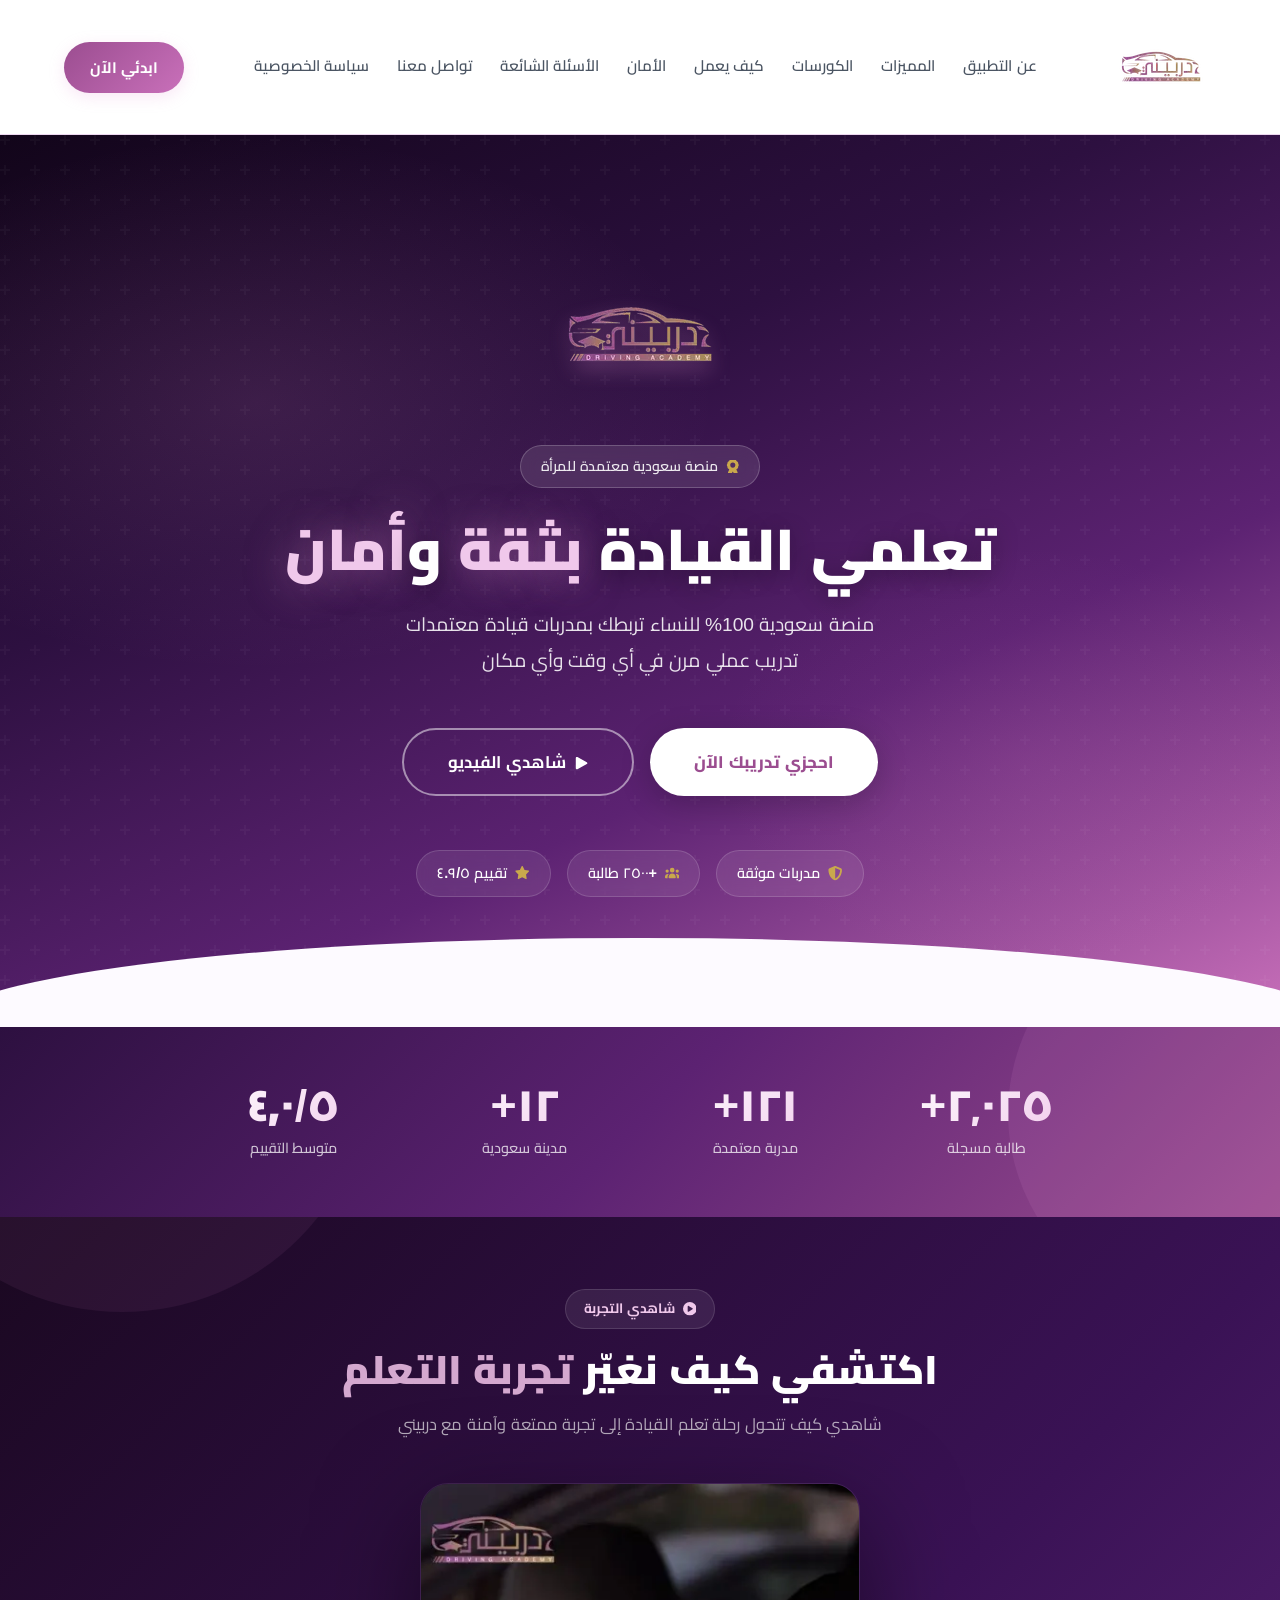
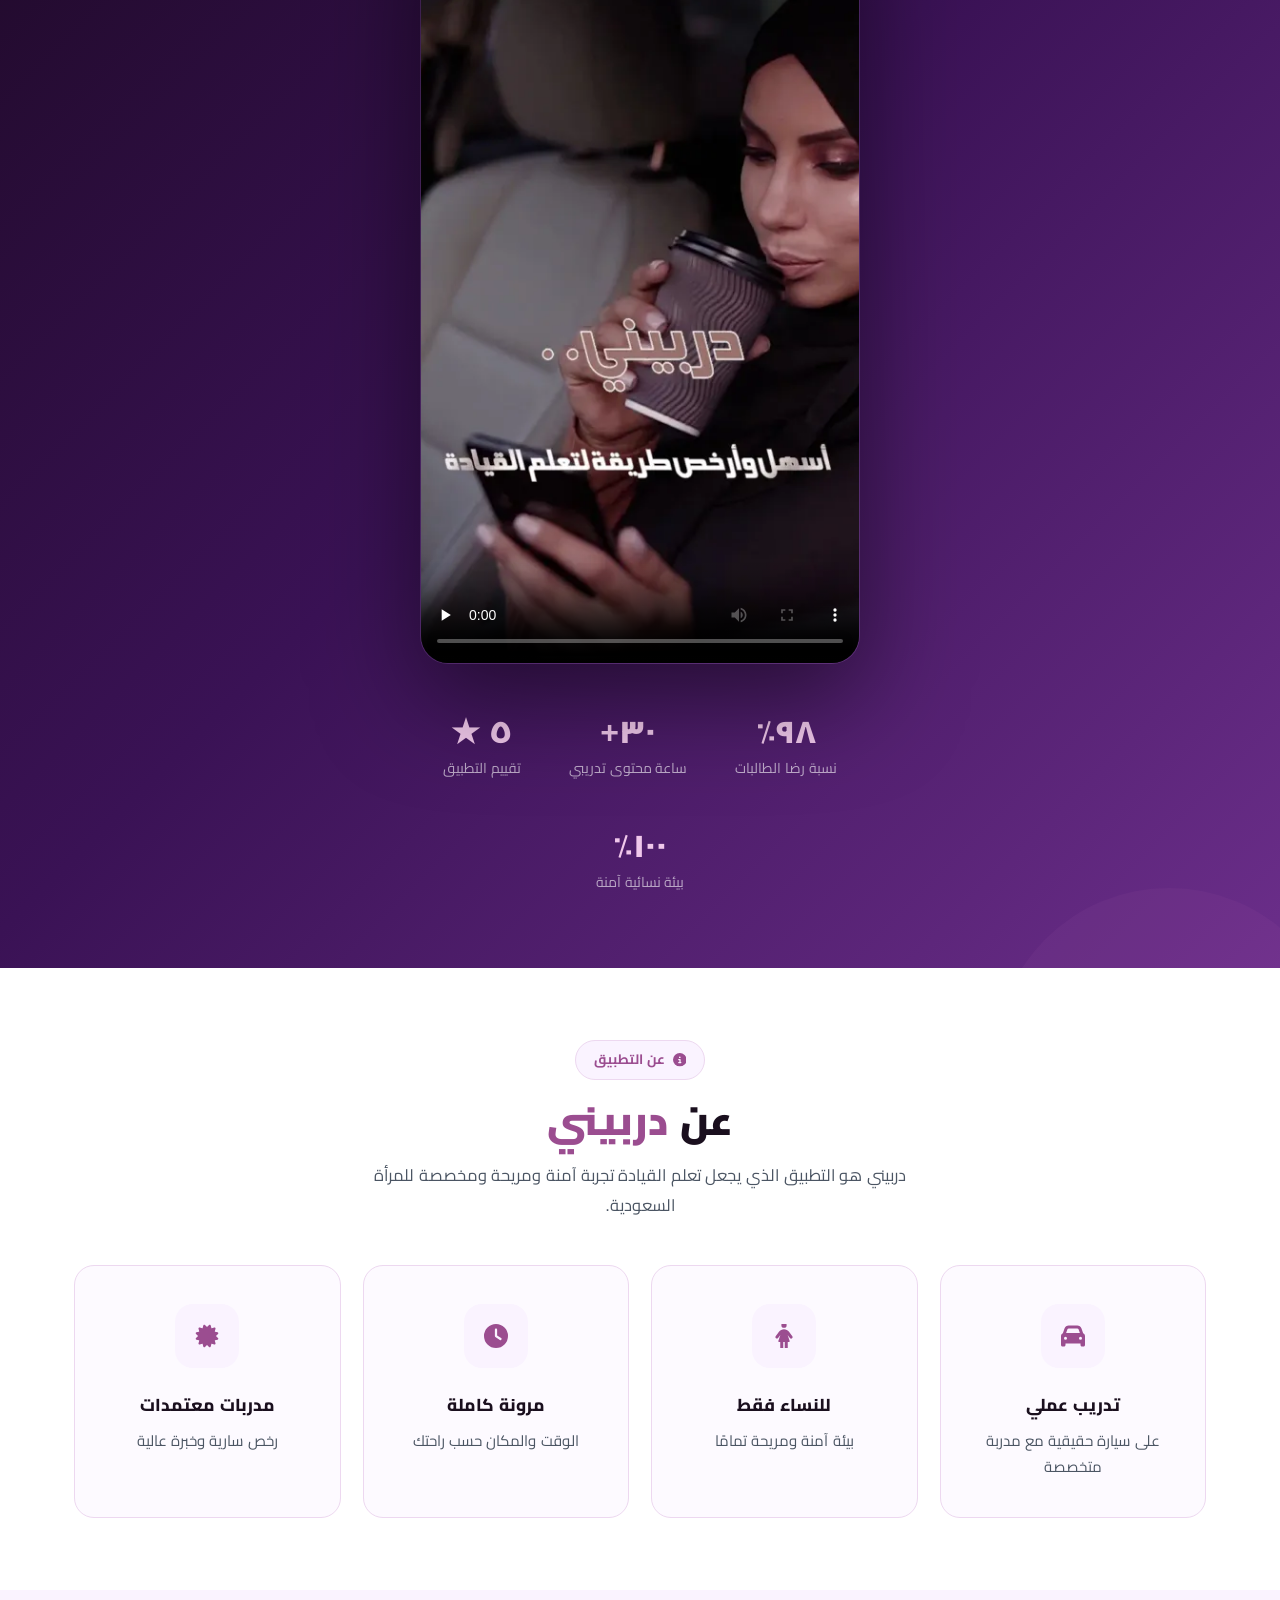
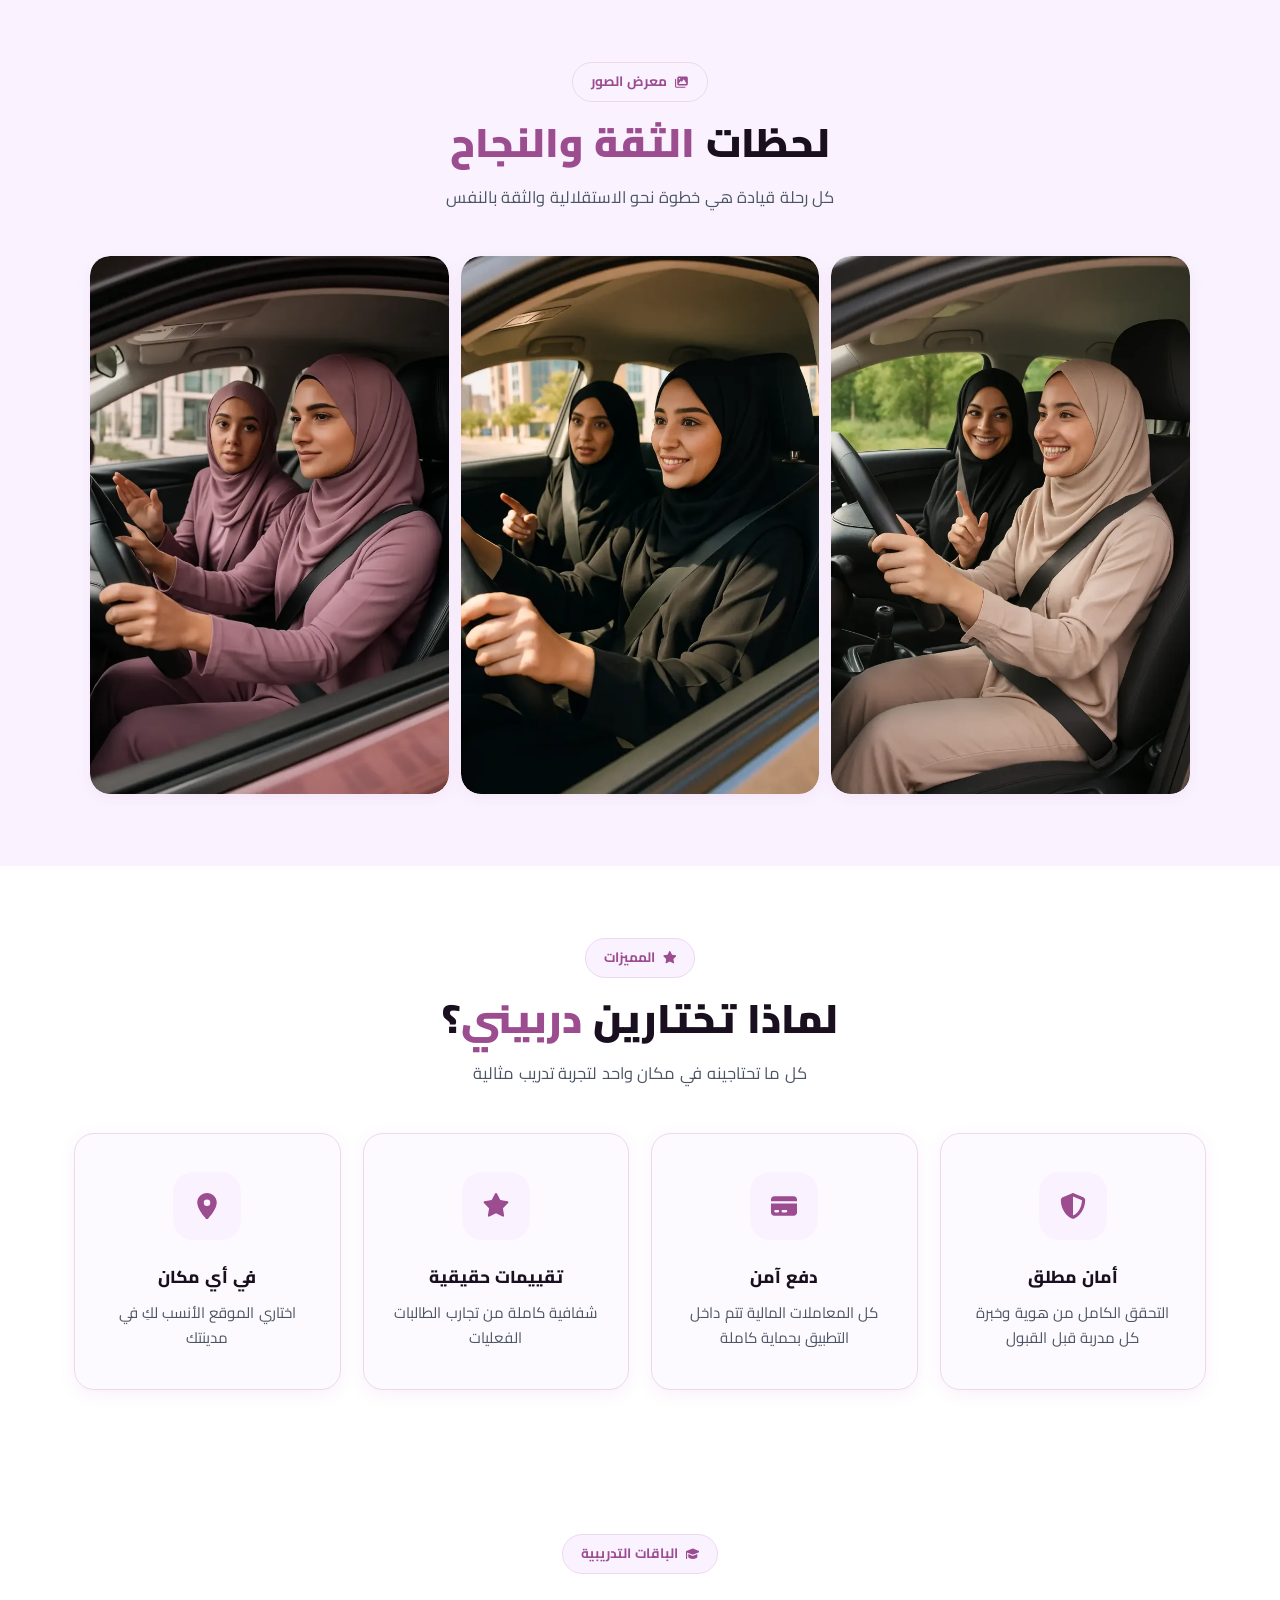
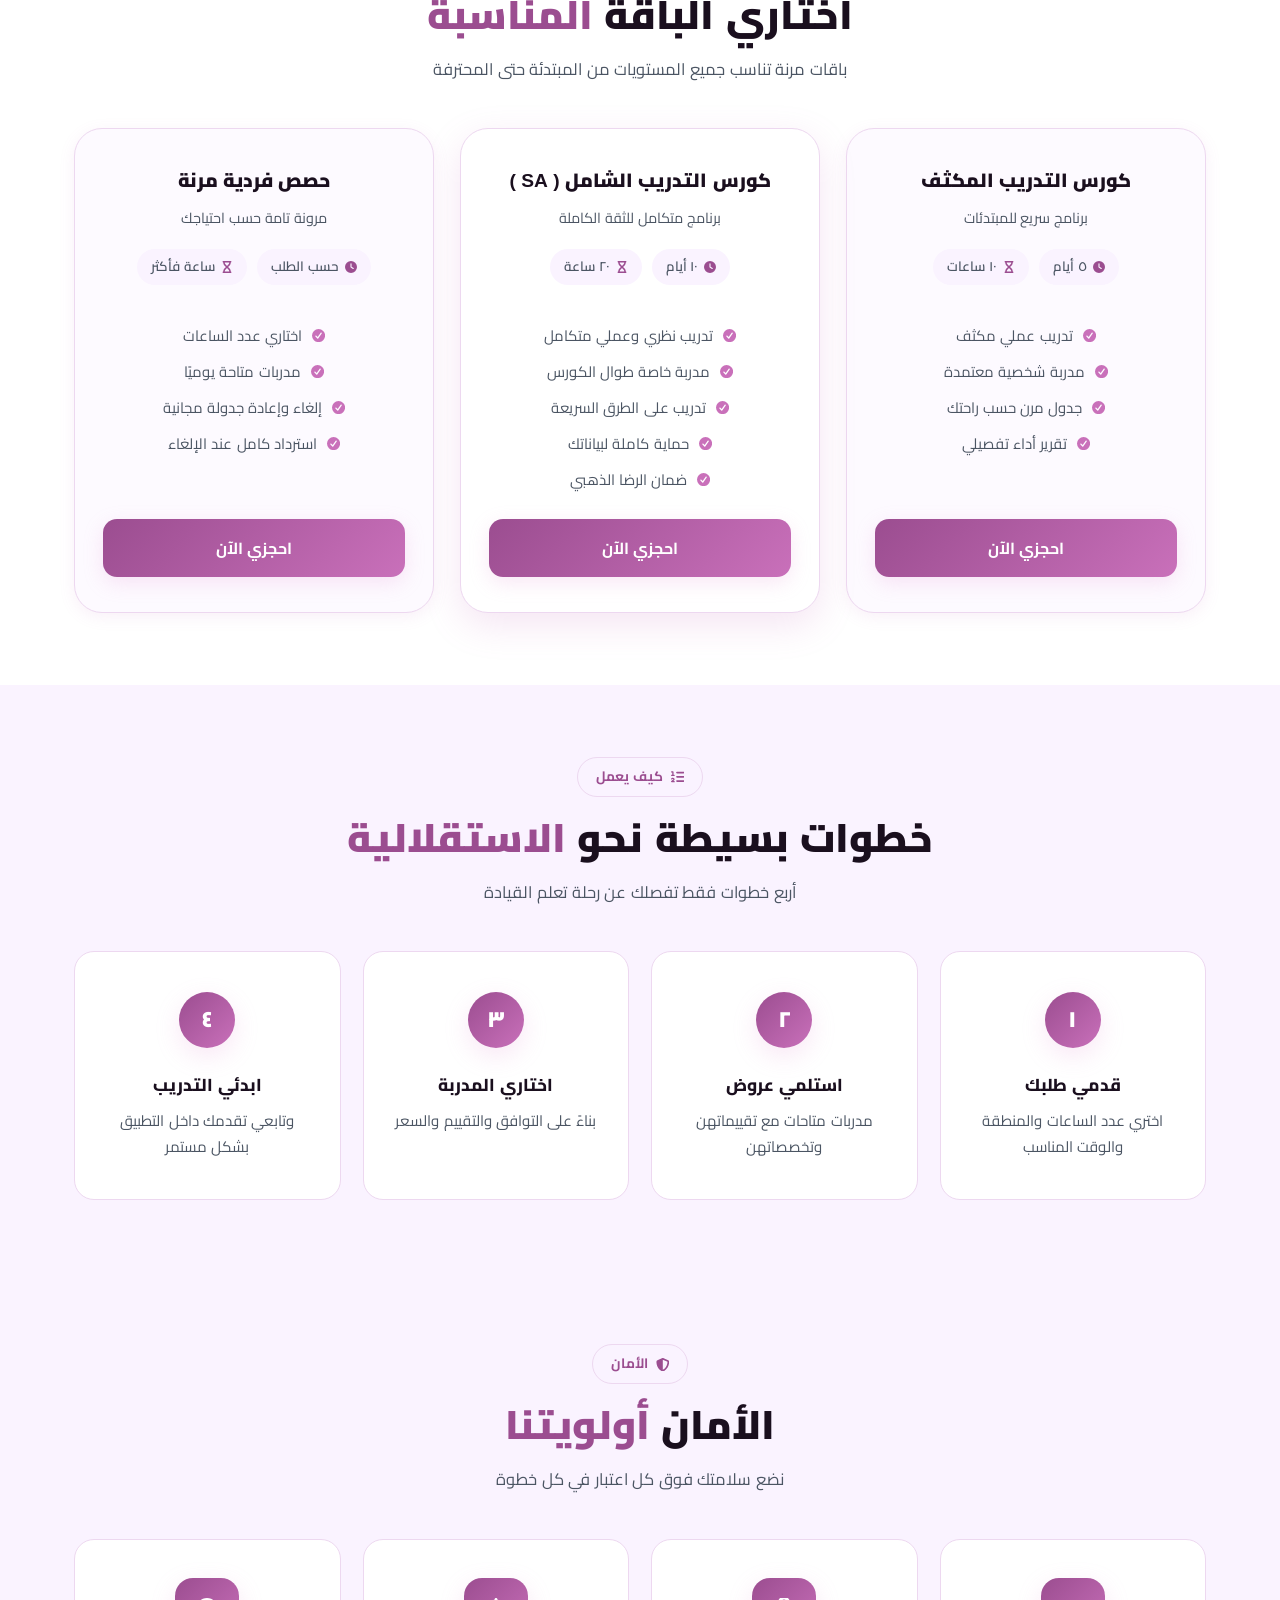
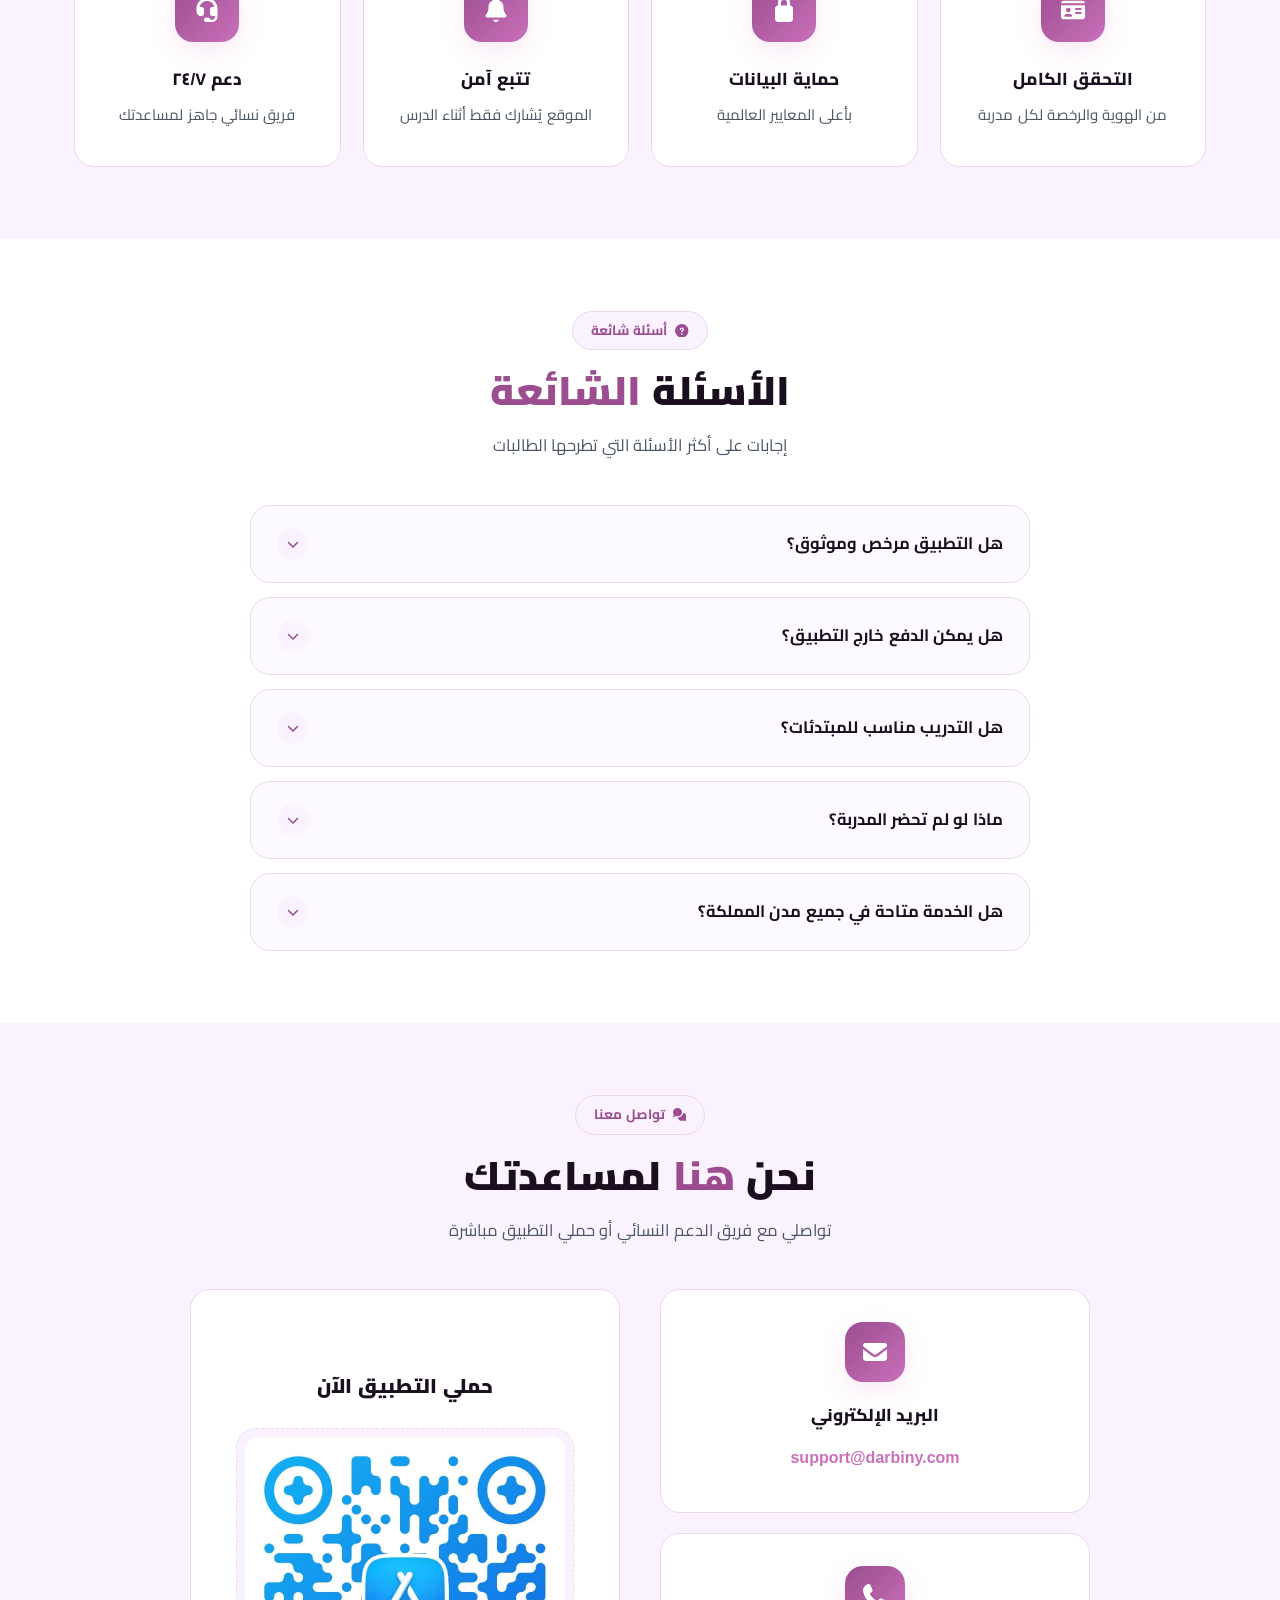
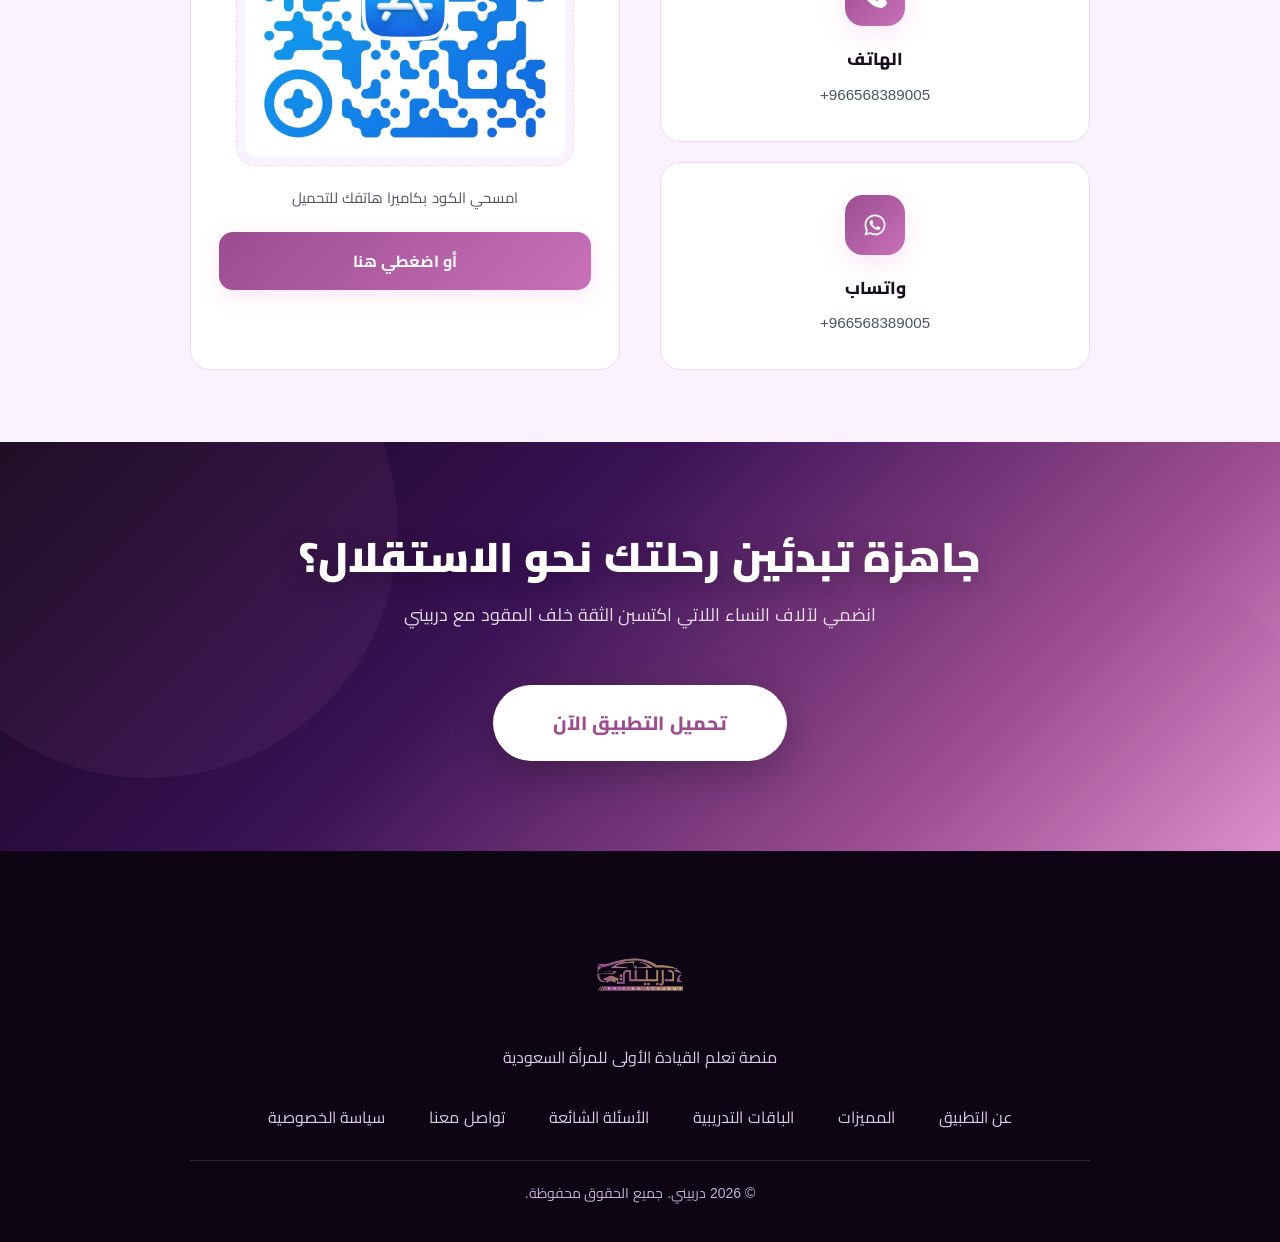
==== commit 6d4d3629: "tag google" ====
--- a/index.html
+++ b/index.html
@@ -605,6 +605,15 @@
         }
       }
     </script>
+    <!-- Google tag (gtag.js) -->
+    <script async src="https://www.googletagmanager.com/gtag/js?id=G-D33ZSE5MZ0"></script>
+    <script>
+      window.dataLayer = window.dataLayer || [];
+      function gtag(){dataLayer.push(arguments);}
+      gtag('js', new Date());
+      gtag('config', 'G-D33ZSE5MZ0');
+    </script>
+
     <script type="application/ld+json">
       {
         "@context": "https://schema.org",
@@ -662,6 +671,11 @@
     </script>
   </head>
   <body>
+    <!-- Google Tag Manager (noscript) -->
+    <noscript><iframe src="https://www.googletagmanager.com/ns.html?id=GTM-TWV7TV29"
+    height="0" width="0" style="display:none;visibility:hidden"></iframe></noscript>
+    <!-- End Google Tag Manager (noscript) -->
+
     <svg
       xmlns="http://www.w3.org/2000/svg"
       style="display: none"
--- a/style.css
+++ b/style.css
@@ -123,10 +123,6 @@
   gap: 10px;
   text-decoration: none;
   z-index: 10;
-}
-.logo {
-  display: flex;
-  align-items: center;
   flex-shrink: 0;
 }
 .logo img {
--- a/style.css
+++ b/style.css
@@ -123,10 +123,6 @@
   gap: 10px;
   text-decoration: none;
   z-index: 10;
-}
-.logo {
-  display: flex;
-  align-items: center;
   flex-shrink: 0;
 }
 .logo img {
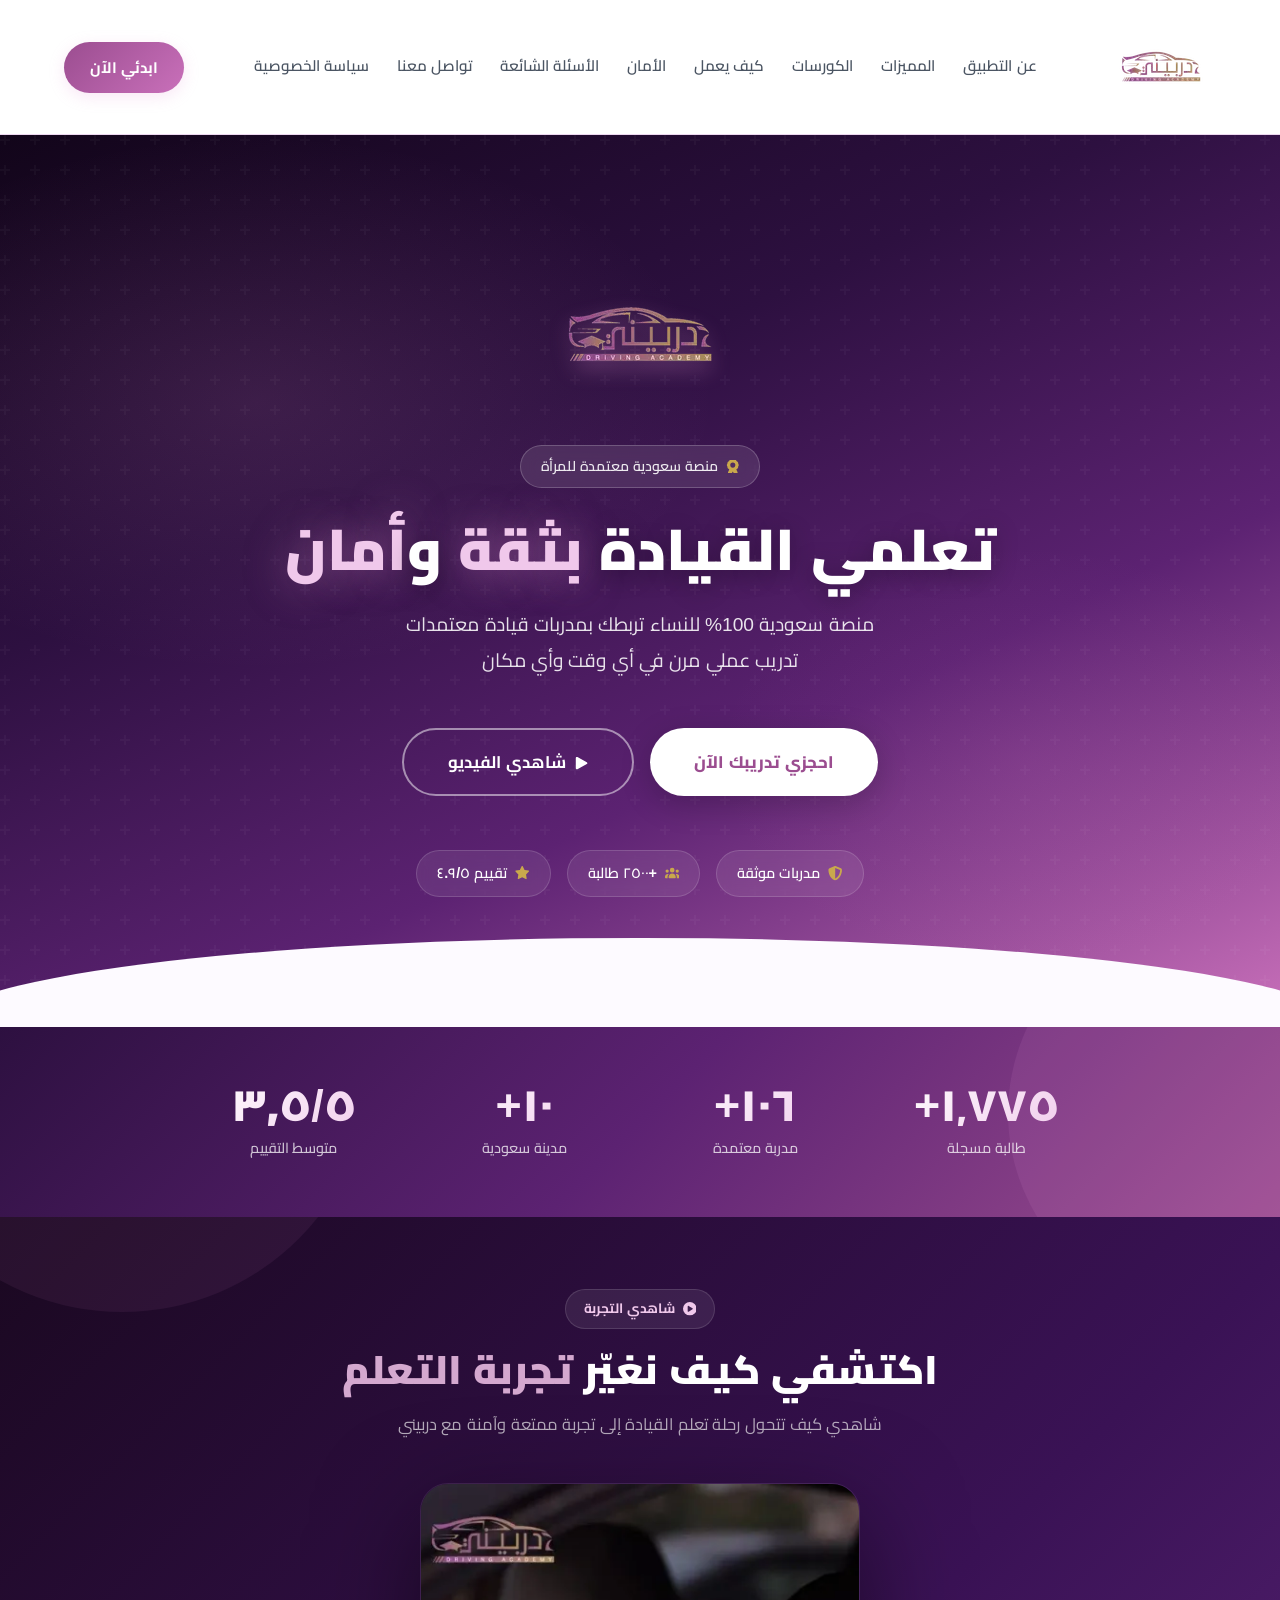
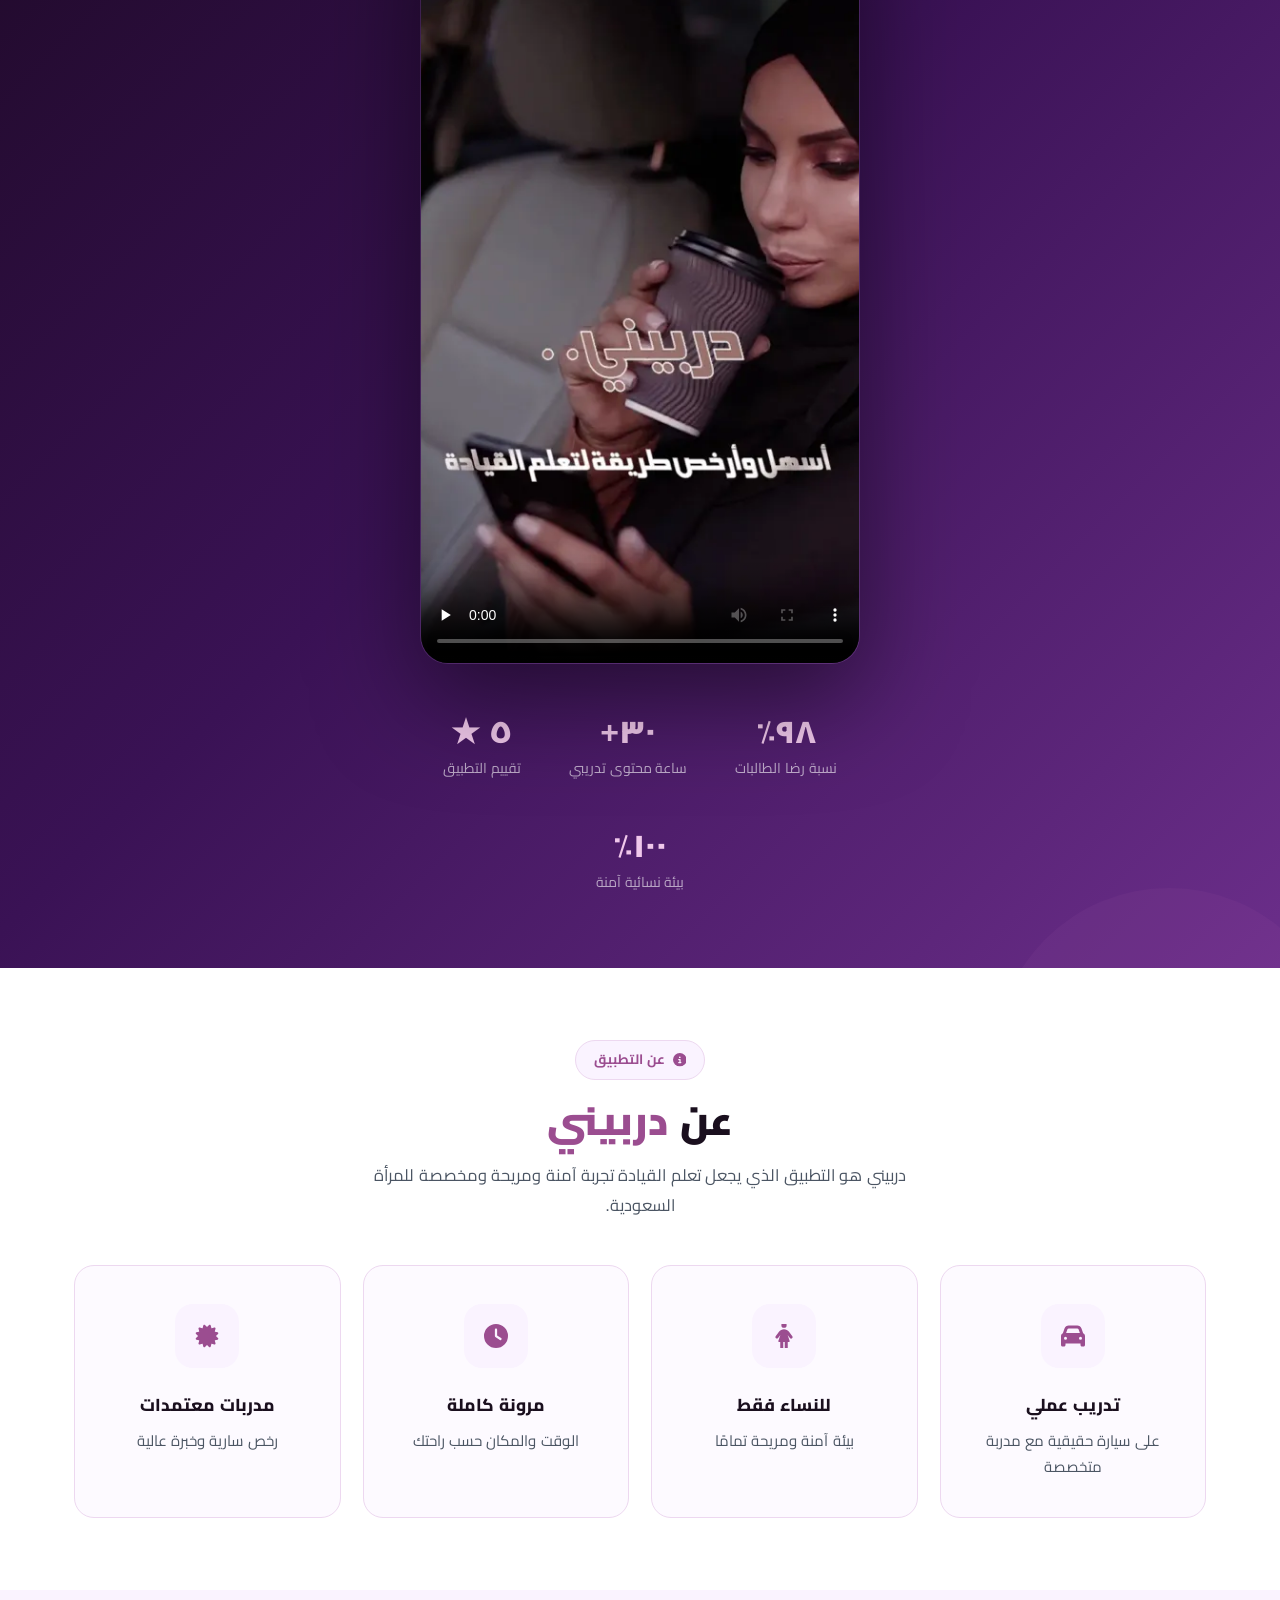
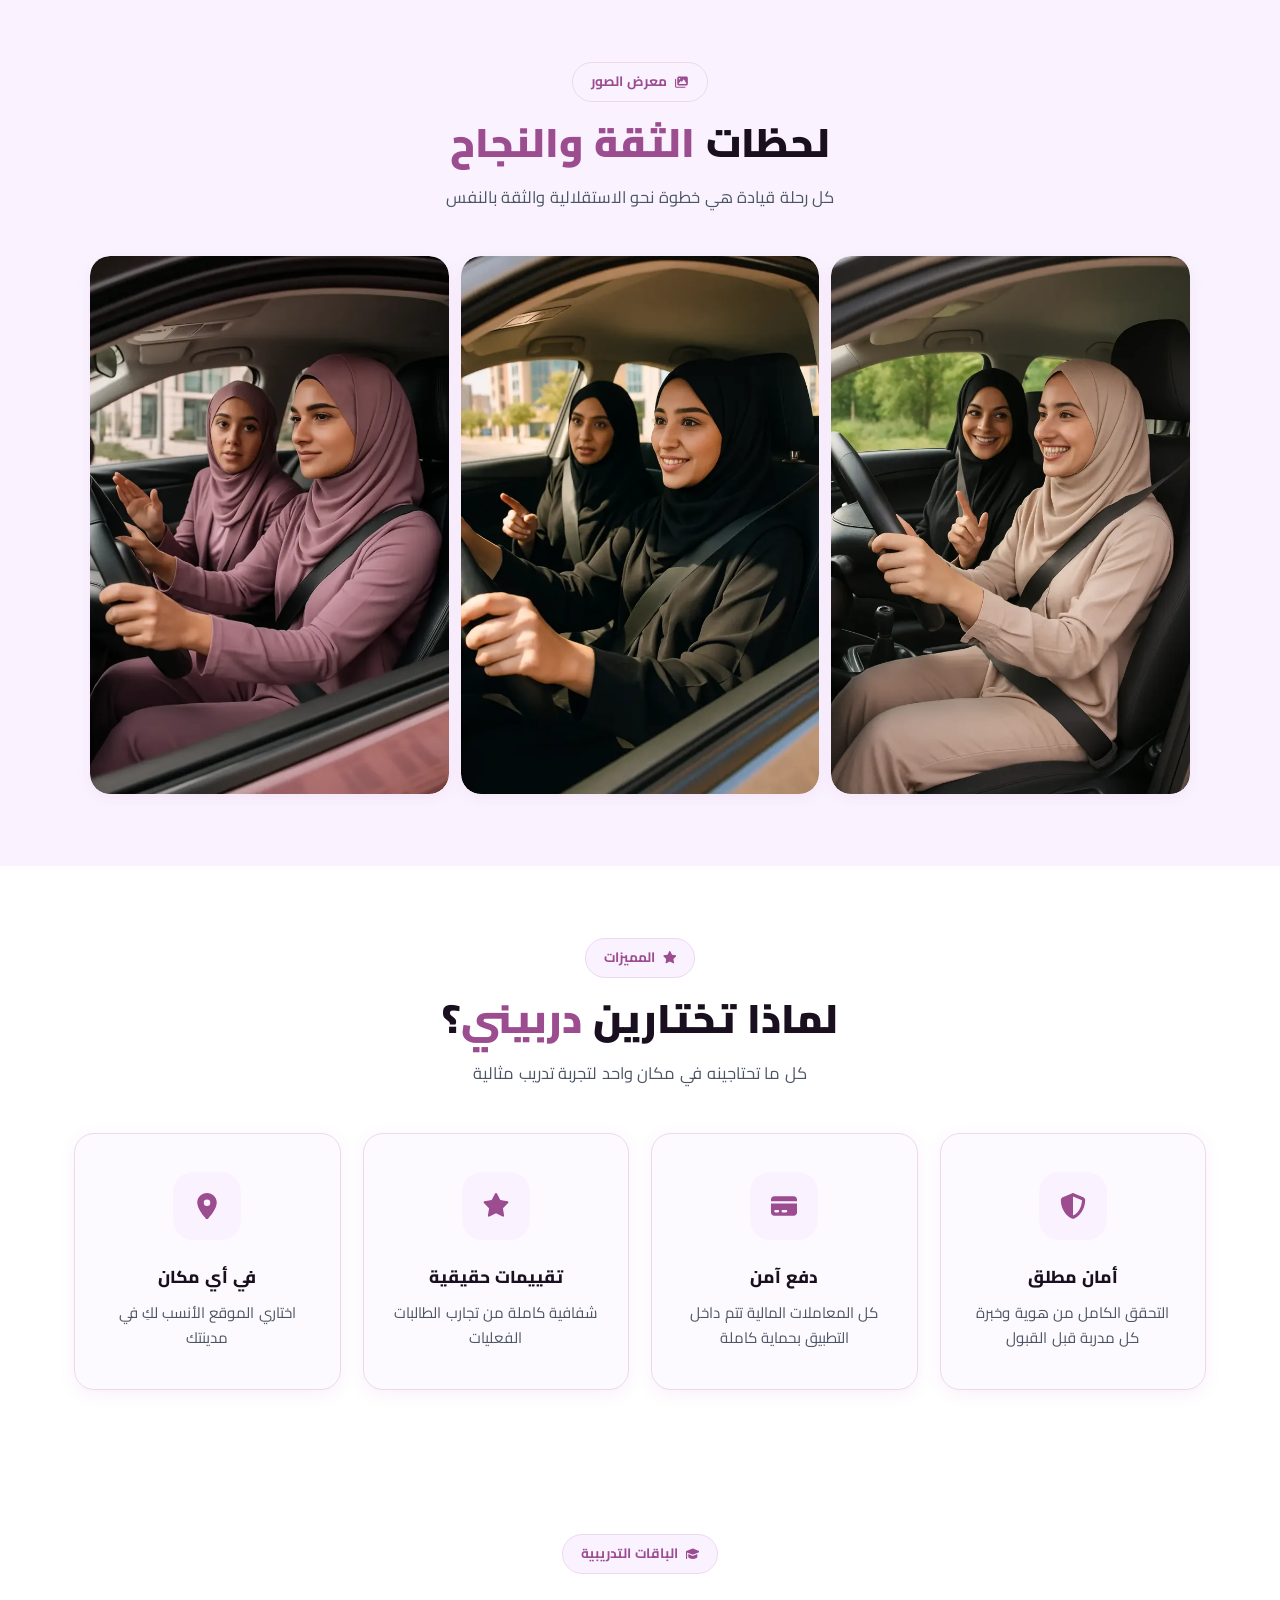
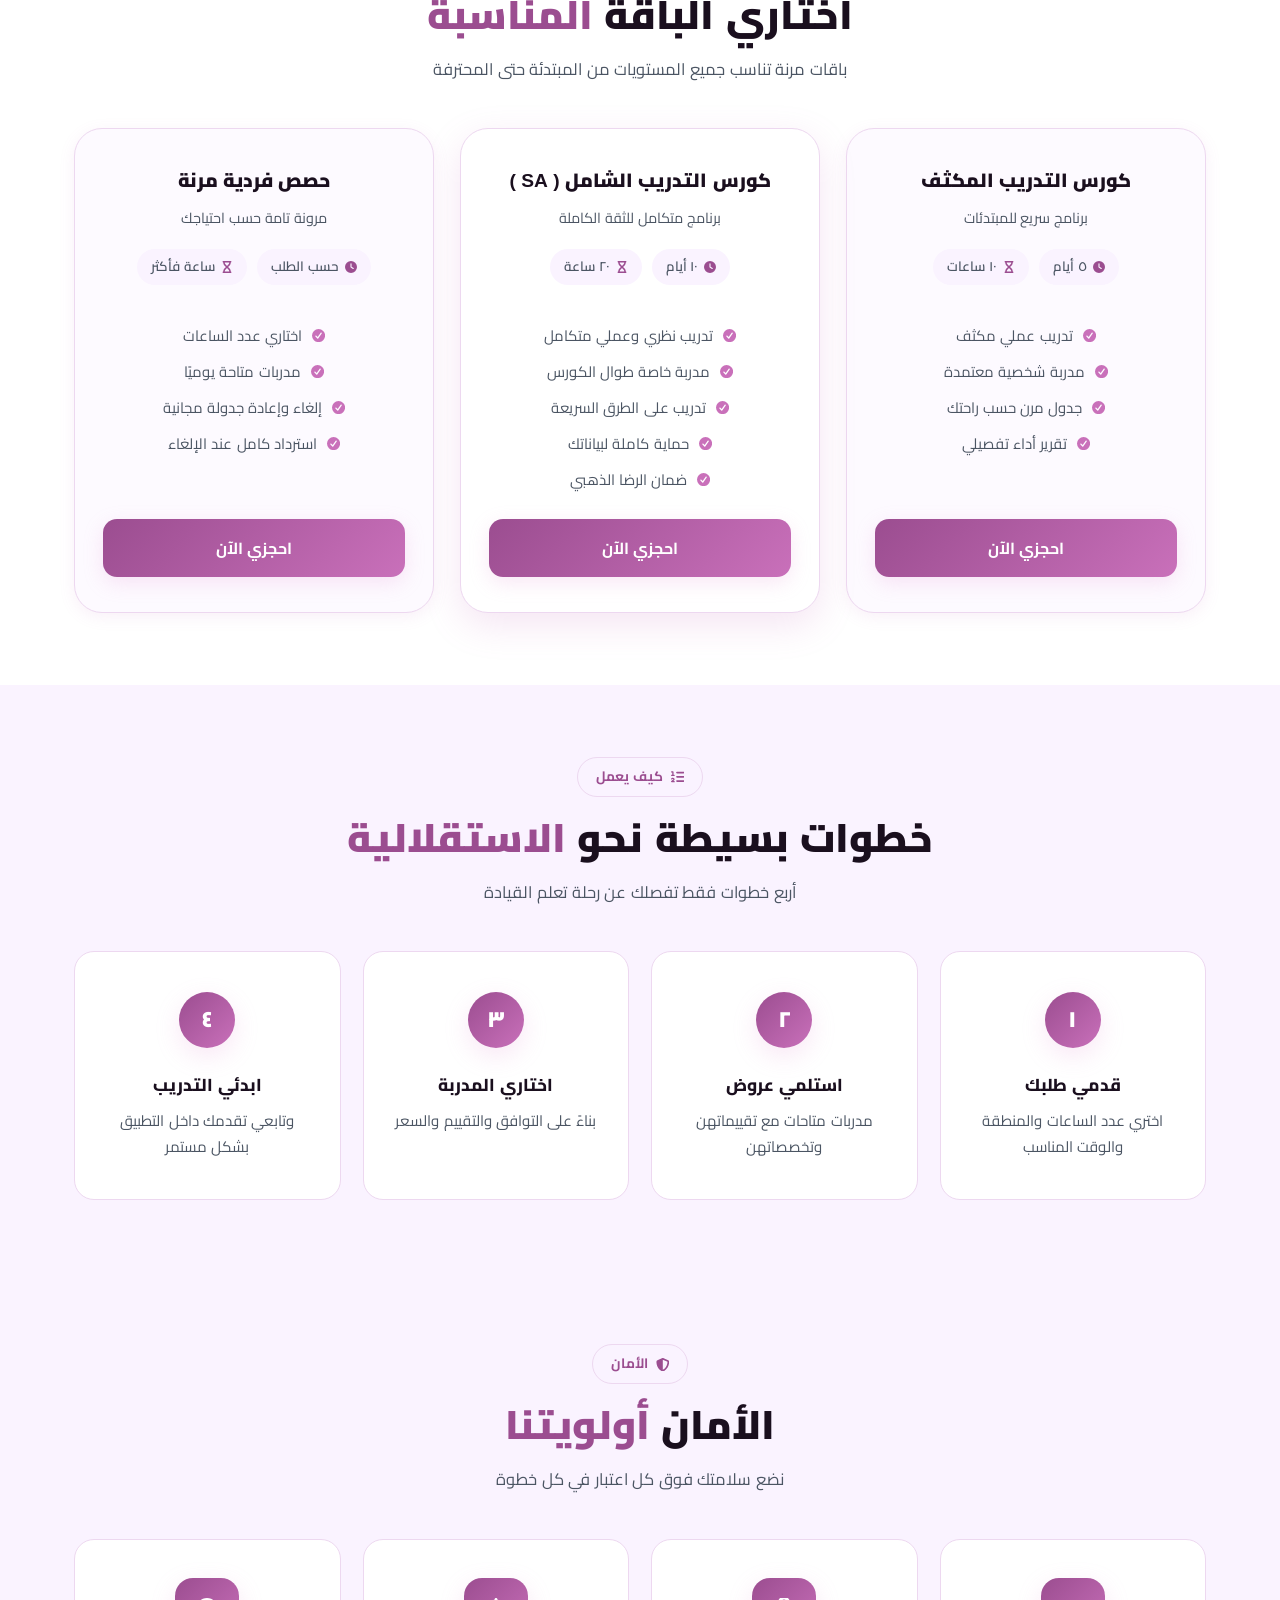
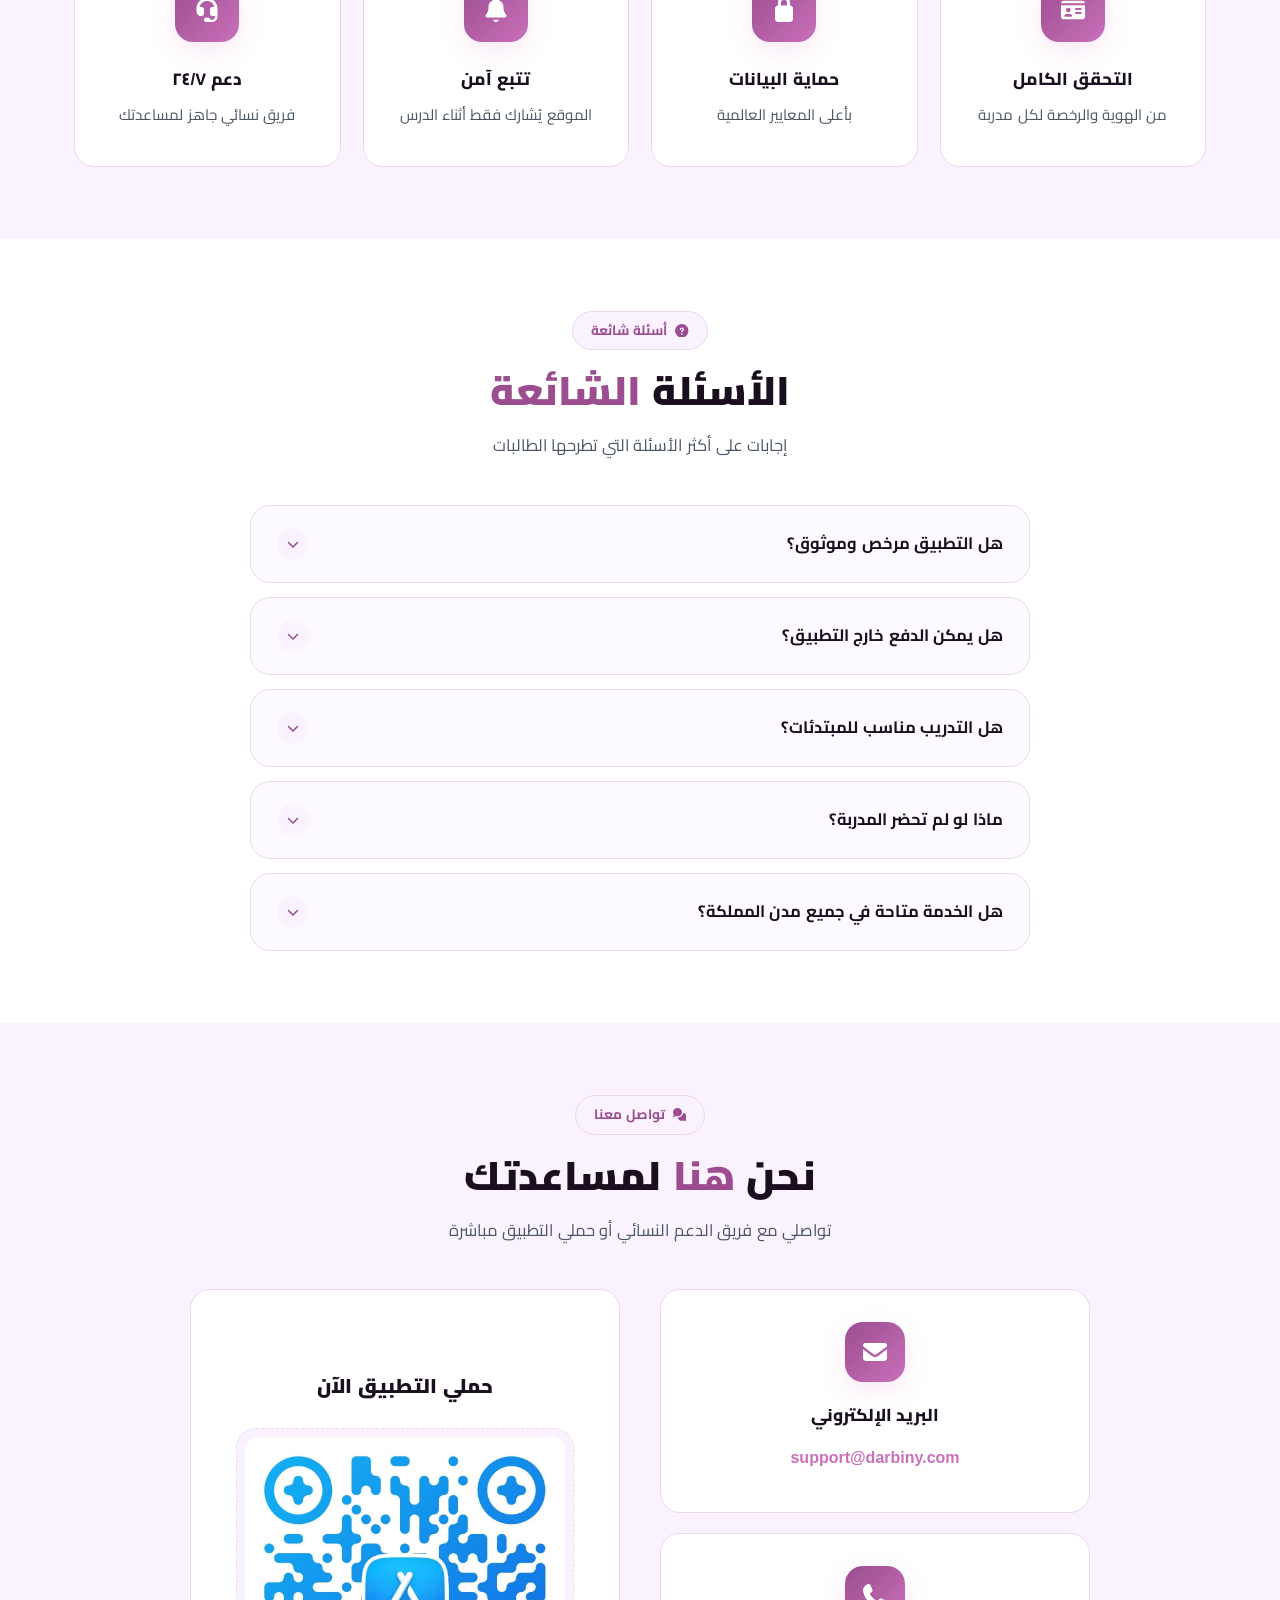
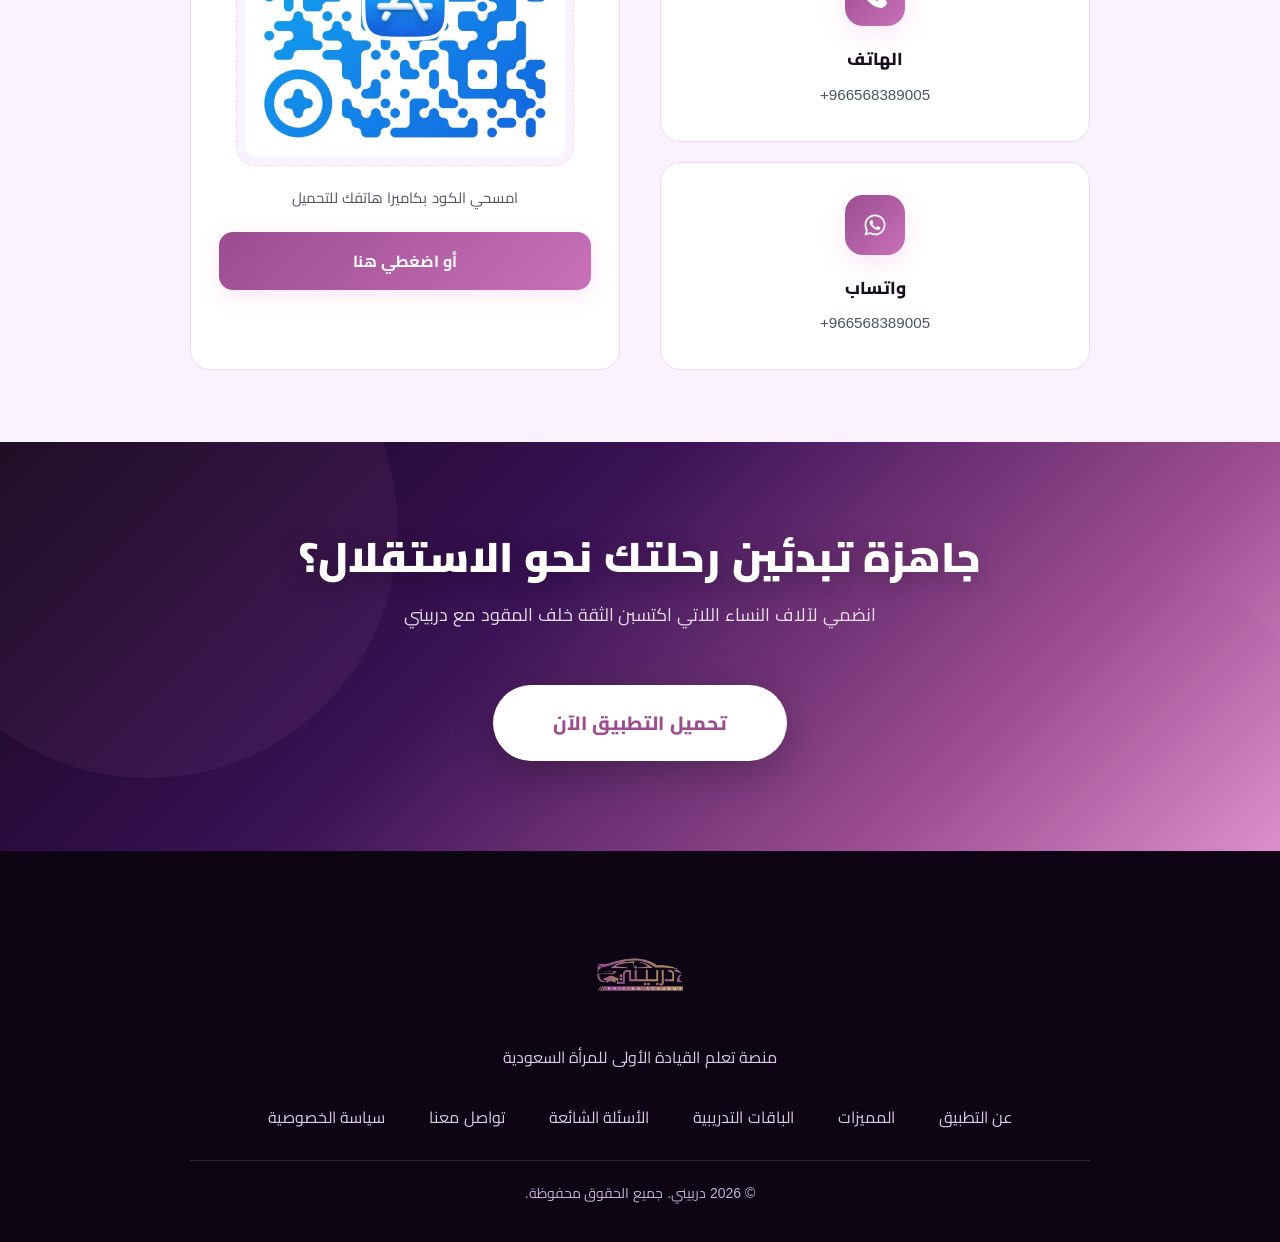
==== commit 20f59fba: "re enhance" ====
--- a/index.html
+++ b/index.html
@@ -61,7 +61,7 @@
         font-family: "Cairo";
         font-style: normal;
         font-weight: 400 900;
-        font-display: swap;
+        font-display: optional;
         src: url("media/fonts/cairo-arabic.woff2") format("woff2");
         unicode-range:
           U+0600-06FF, U+0750-077F, U+0870-088E, U+0890-0891, U+0897-08E1,
@@ -113,6 +113,7 @@
       }
       html {
         scroll-behavior: smooth;
+        overflow-y: scroll;
       }
       body {
         font-family: "Cairo", sans-serif;
@@ -381,6 +382,7 @@
         text-align: center;
         position: relative;
         overflow: hidden;
+        min-height: 85vh;
       }
       .hero:before {
         content: "";
--- a/style.css
+++ b/style.css
@@ -41,6 +41,7 @@
 }
 html {
   scroll-behavior: smooth;
+  overflow-y: scroll;
   -webkit-text-size-adjust: 100%;
   text-size-adjust: 100%;
   font-size: 16px;
@@ -327,6 +328,7 @@
   text-align: center;
   position: relative;
   overflow: hidden;
+  min-height: 85vh;
 }
 .hero::before {
   content: "";
--- a/style.css
+++ b/style.css
@@ -41,6 +41,7 @@
 }
 html {
   scroll-behavior: smooth;
+  overflow-y: scroll;
   -webkit-text-size-adjust: 100%;
   text-size-adjust: 100%;
   font-size: 16px;
@@ -327,6 +328,7 @@
   text-align: center;
   position: relative;
   overflow: hidden;
+  min-height: 85vh;
 }
 .hero::before {
   content: "";
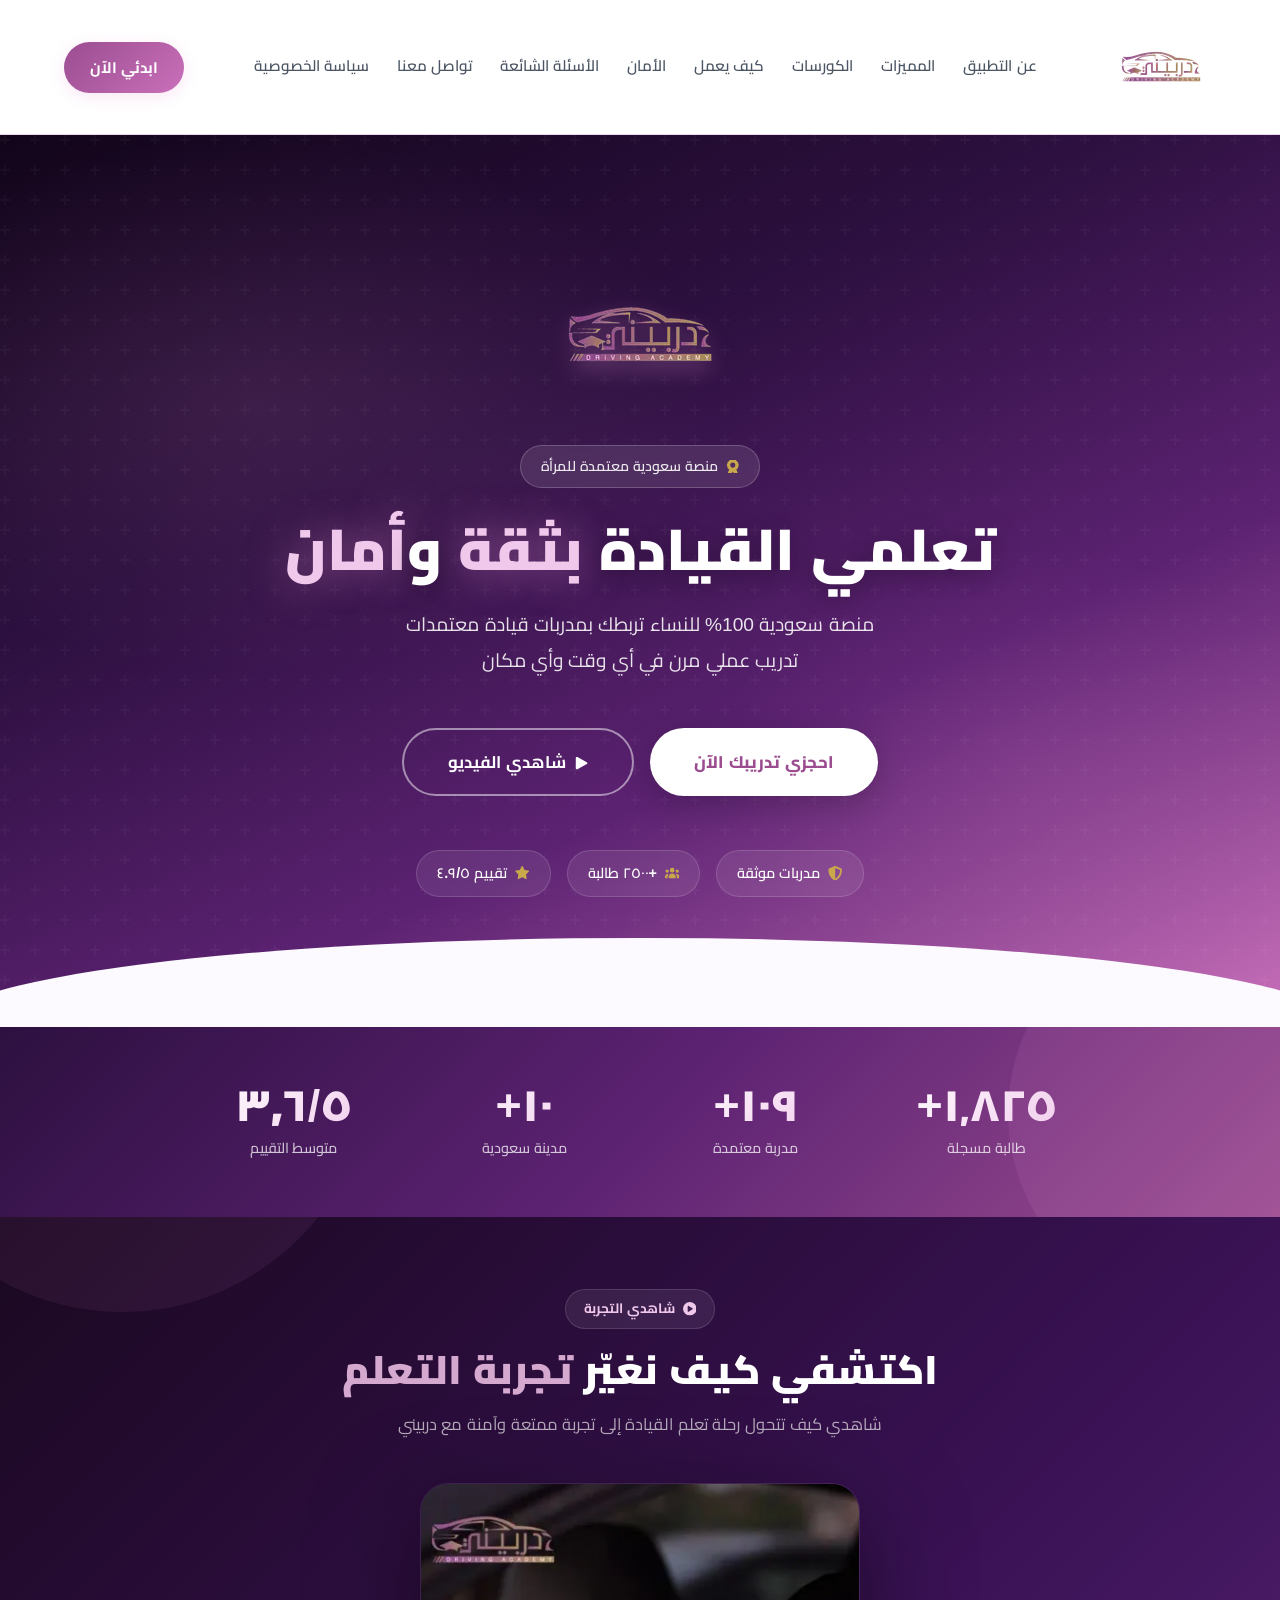
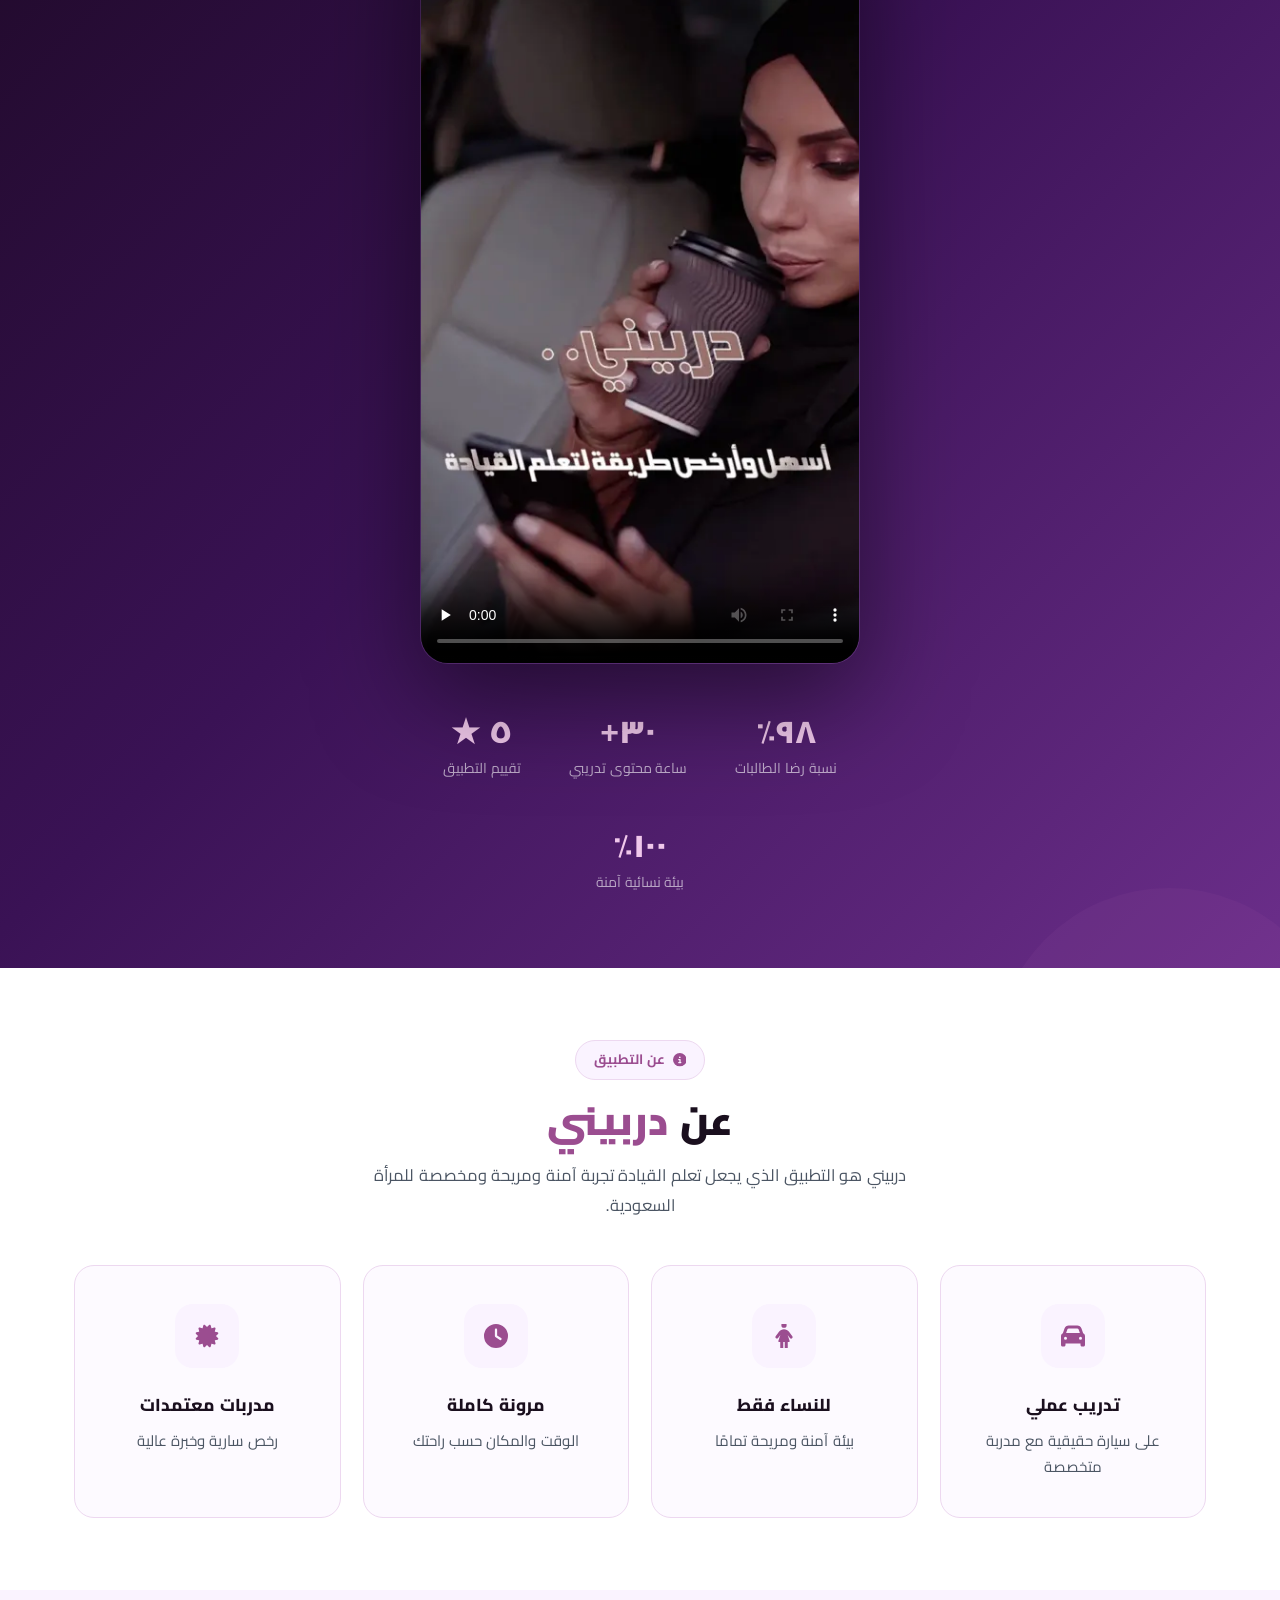
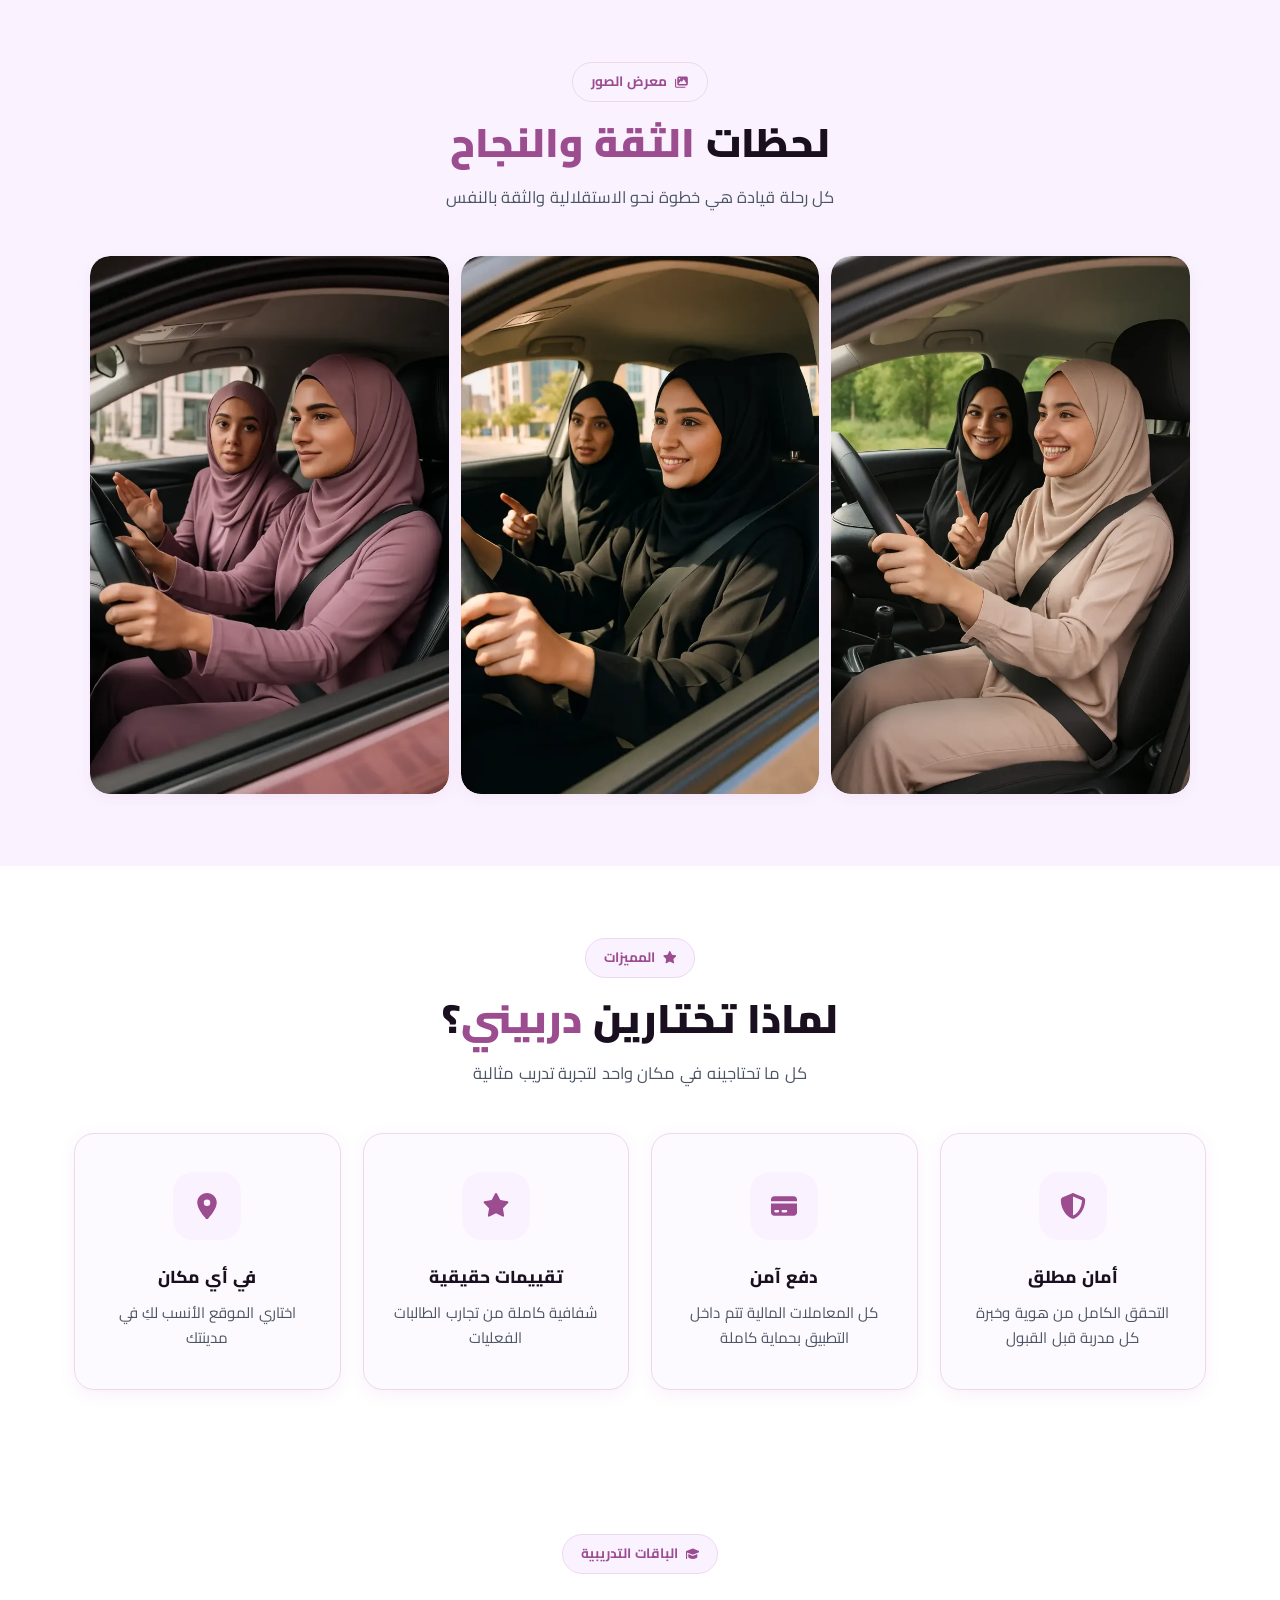
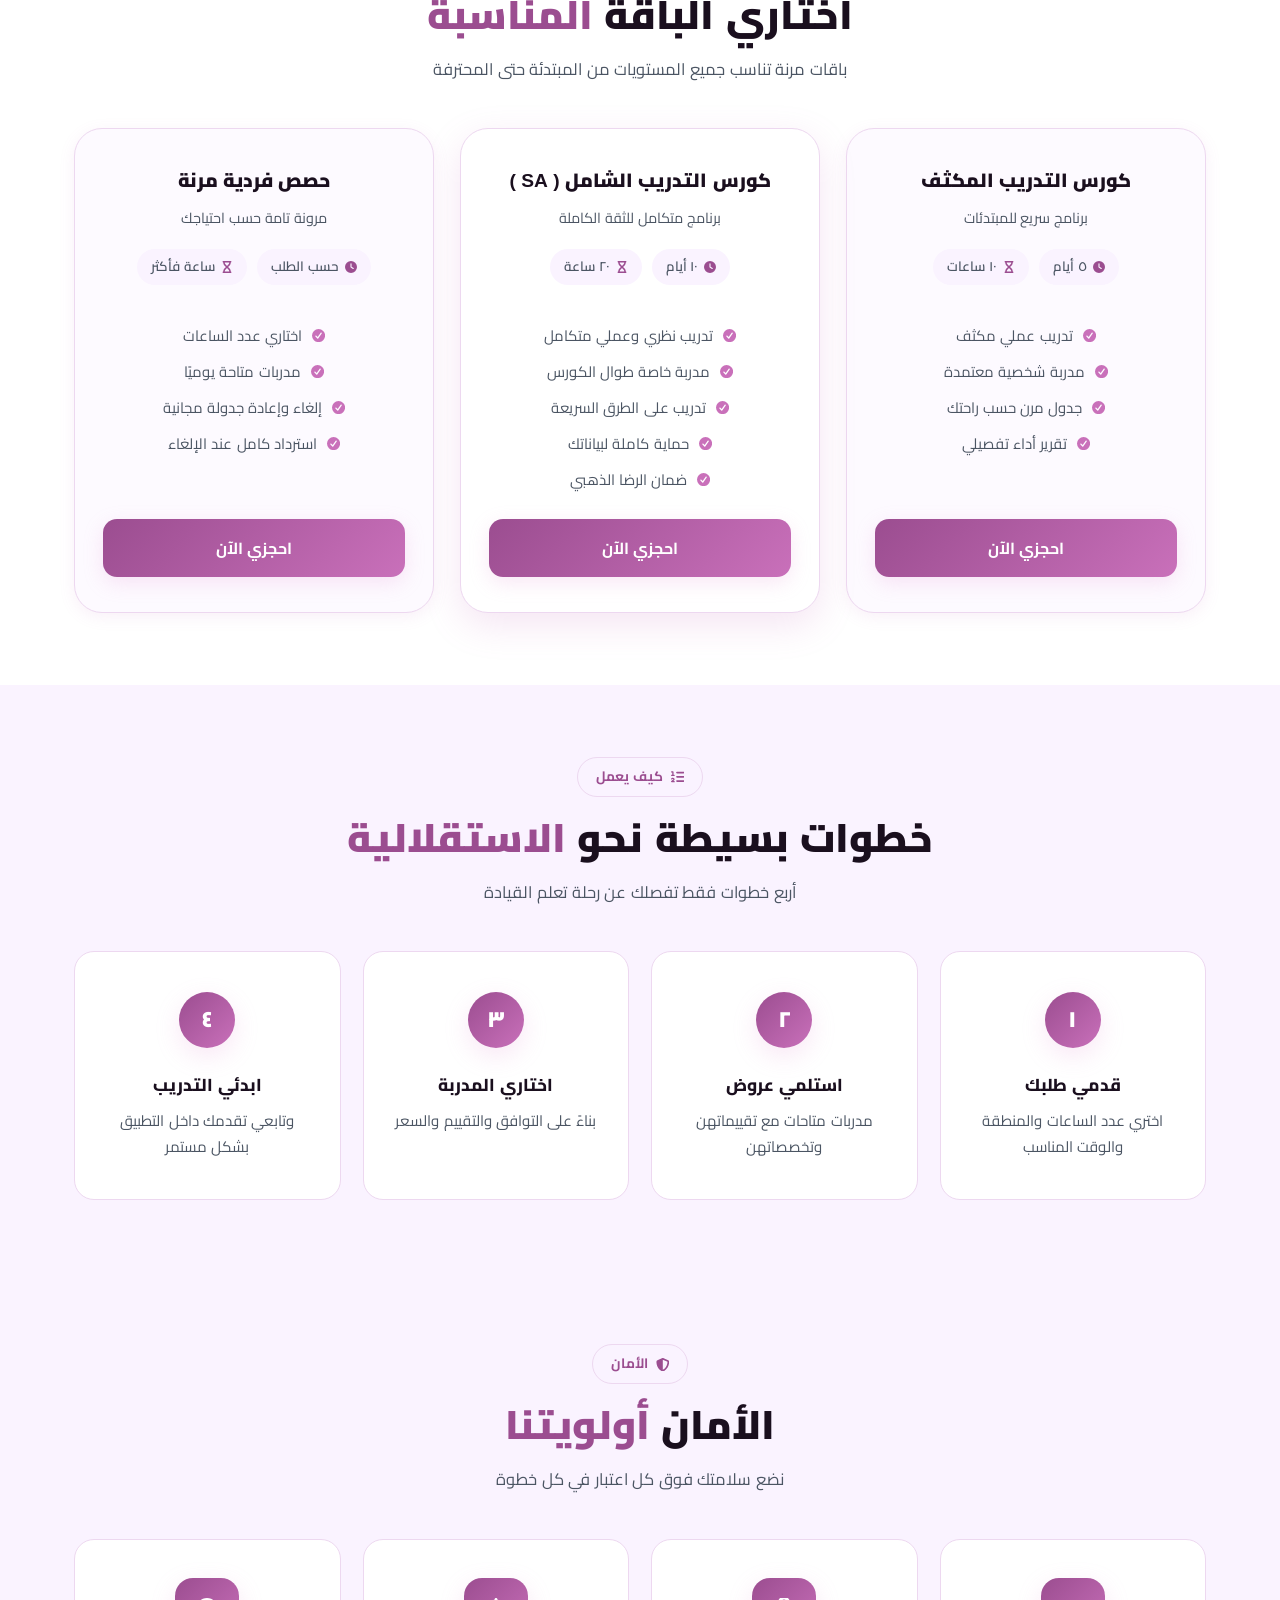
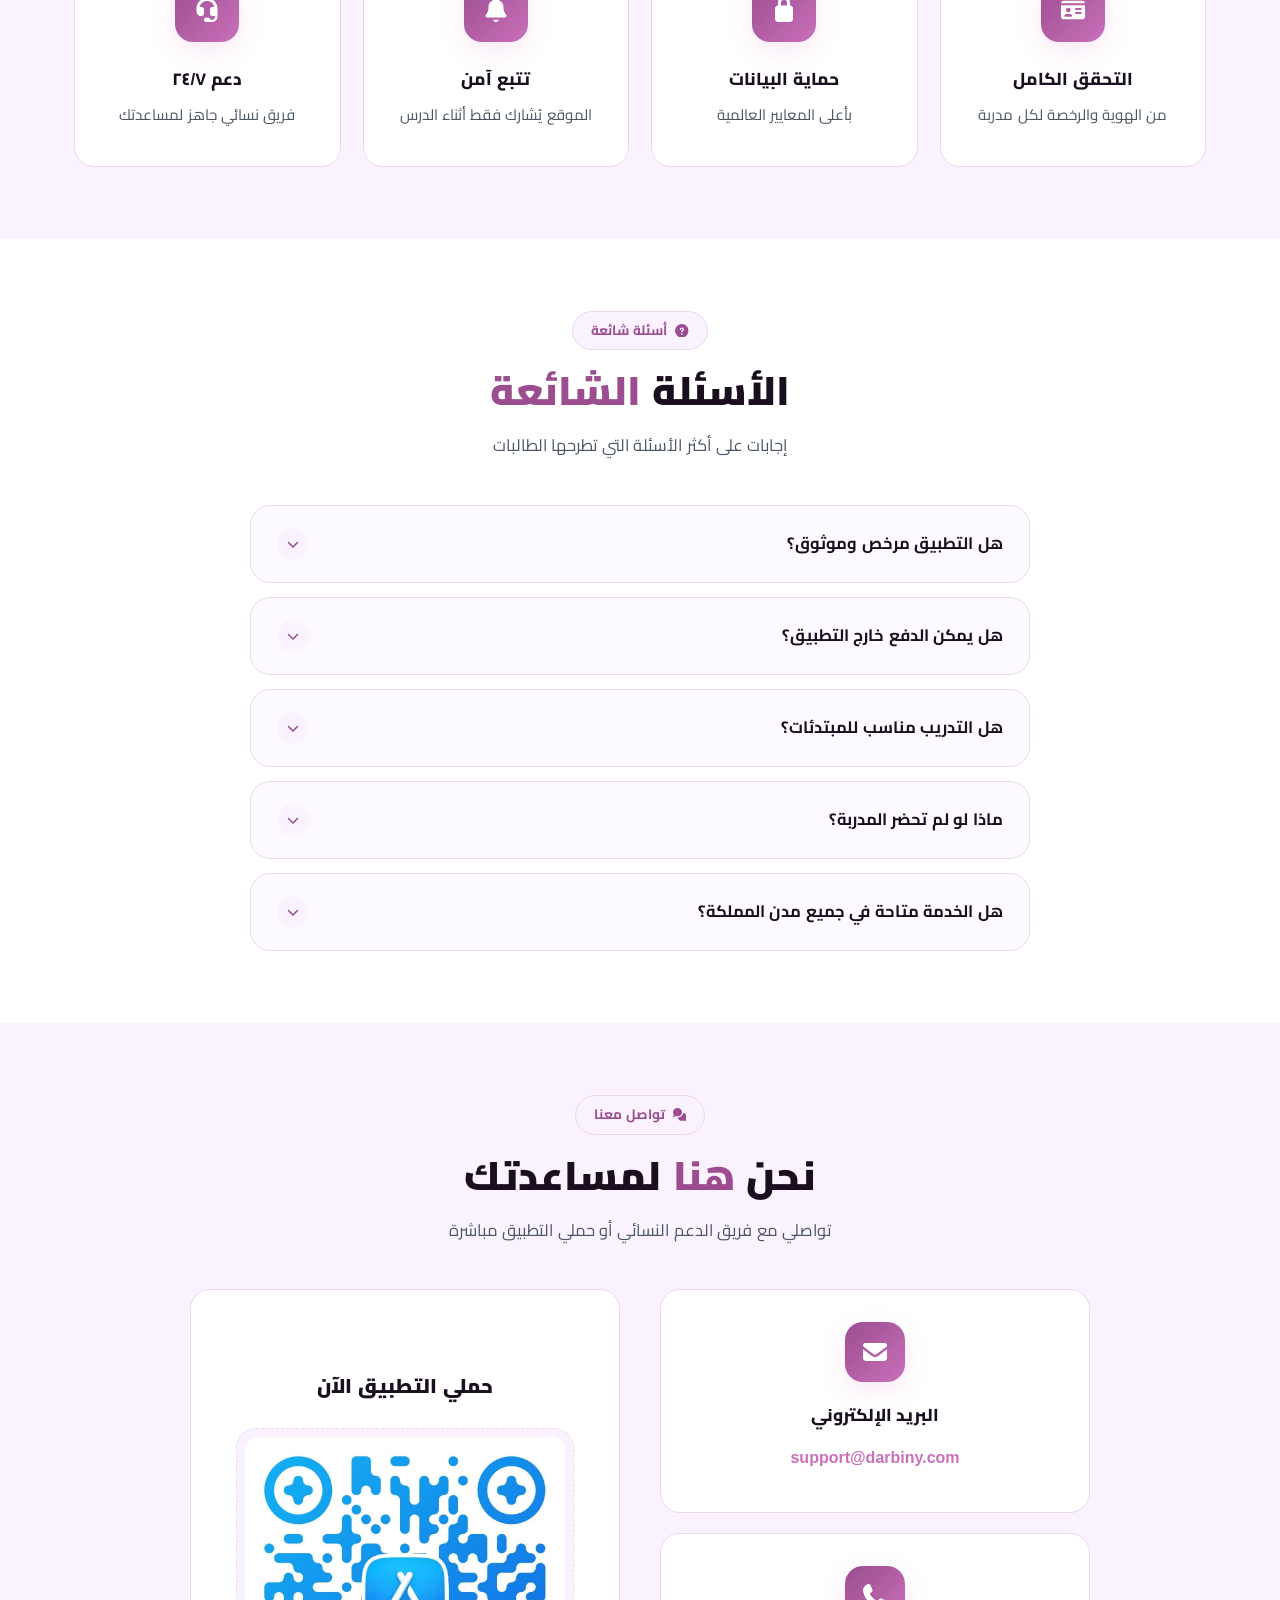
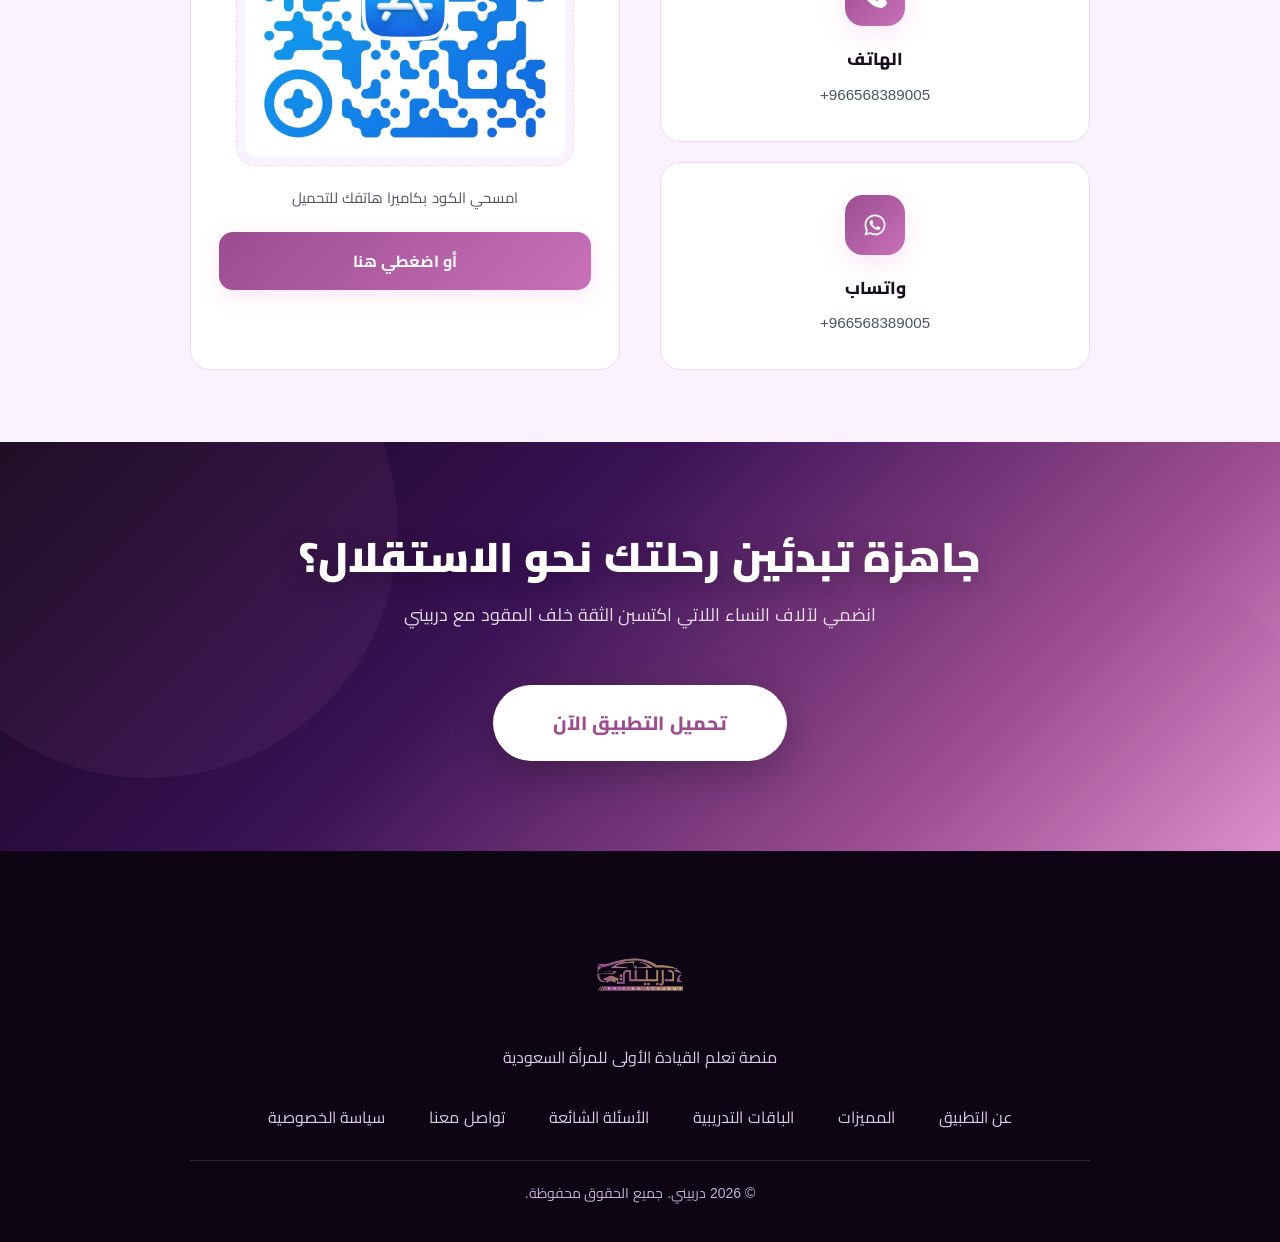
==== commit 2e50618d: "undo" ====
--- a/index.html
+++ b/index.html
@@ -61,7 +61,7 @@
         font-family: "Cairo";
         font-style: normal;
         font-weight: 400 900;
-        font-display: optional;
+        font-display: swap;
         src: url("media/fonts/cairo-arabic.woff2") format("woff2");
         unicode-range:
           U+0600-06FF, U+0750-077F, U+0870-088E, U+0890-0891, U+0897-08E1,
@@ -113,7 +113,6 @@
       }
       html {
         scroll-behavior: smooth;
-        overflow-y: scroll;
       }
       body {
         font-family: "Cairo", sans-serif;
@@ -382,7 +381,6 @@
         text-align: center;
         position: relative;
         overflow: hidden;
-        min-height: 85vh;
       }
       .hero:before {
         content: "";
--- a/style.css
+++ b/style.css
@@ -41,7 +41,6 @@
 }
 html {
   scroll-behavior: smooth;
-  overflow-y: scroll;
   -webkit-text-size-adjust: 100%;
   text-size-adjust: 100%;
   font-size: 16px;
@@ -328,7 +327,6 @@
   text-align: center;
   position: relative;
   overflow: hidden;
-  min-height: 85vh;
 }
 .hero::before {
   content: "";
--- a/style.css
+++ b/style.css
@@ -41,7 +41,6 @@
 }
 html {
   scroll-behavior: smooth;
-  overflow-y: scroll;
   -webkit-text-size-adjust: 100%;
   text-size-adjust: 100%;
   font-size: 16px;
@@ -328,7 +327,6 @@
   text-align: center;
   position: relative;
   overflow: hidden;
-  min-height: 85vh;
 }
 .hero::before {
   content: "";
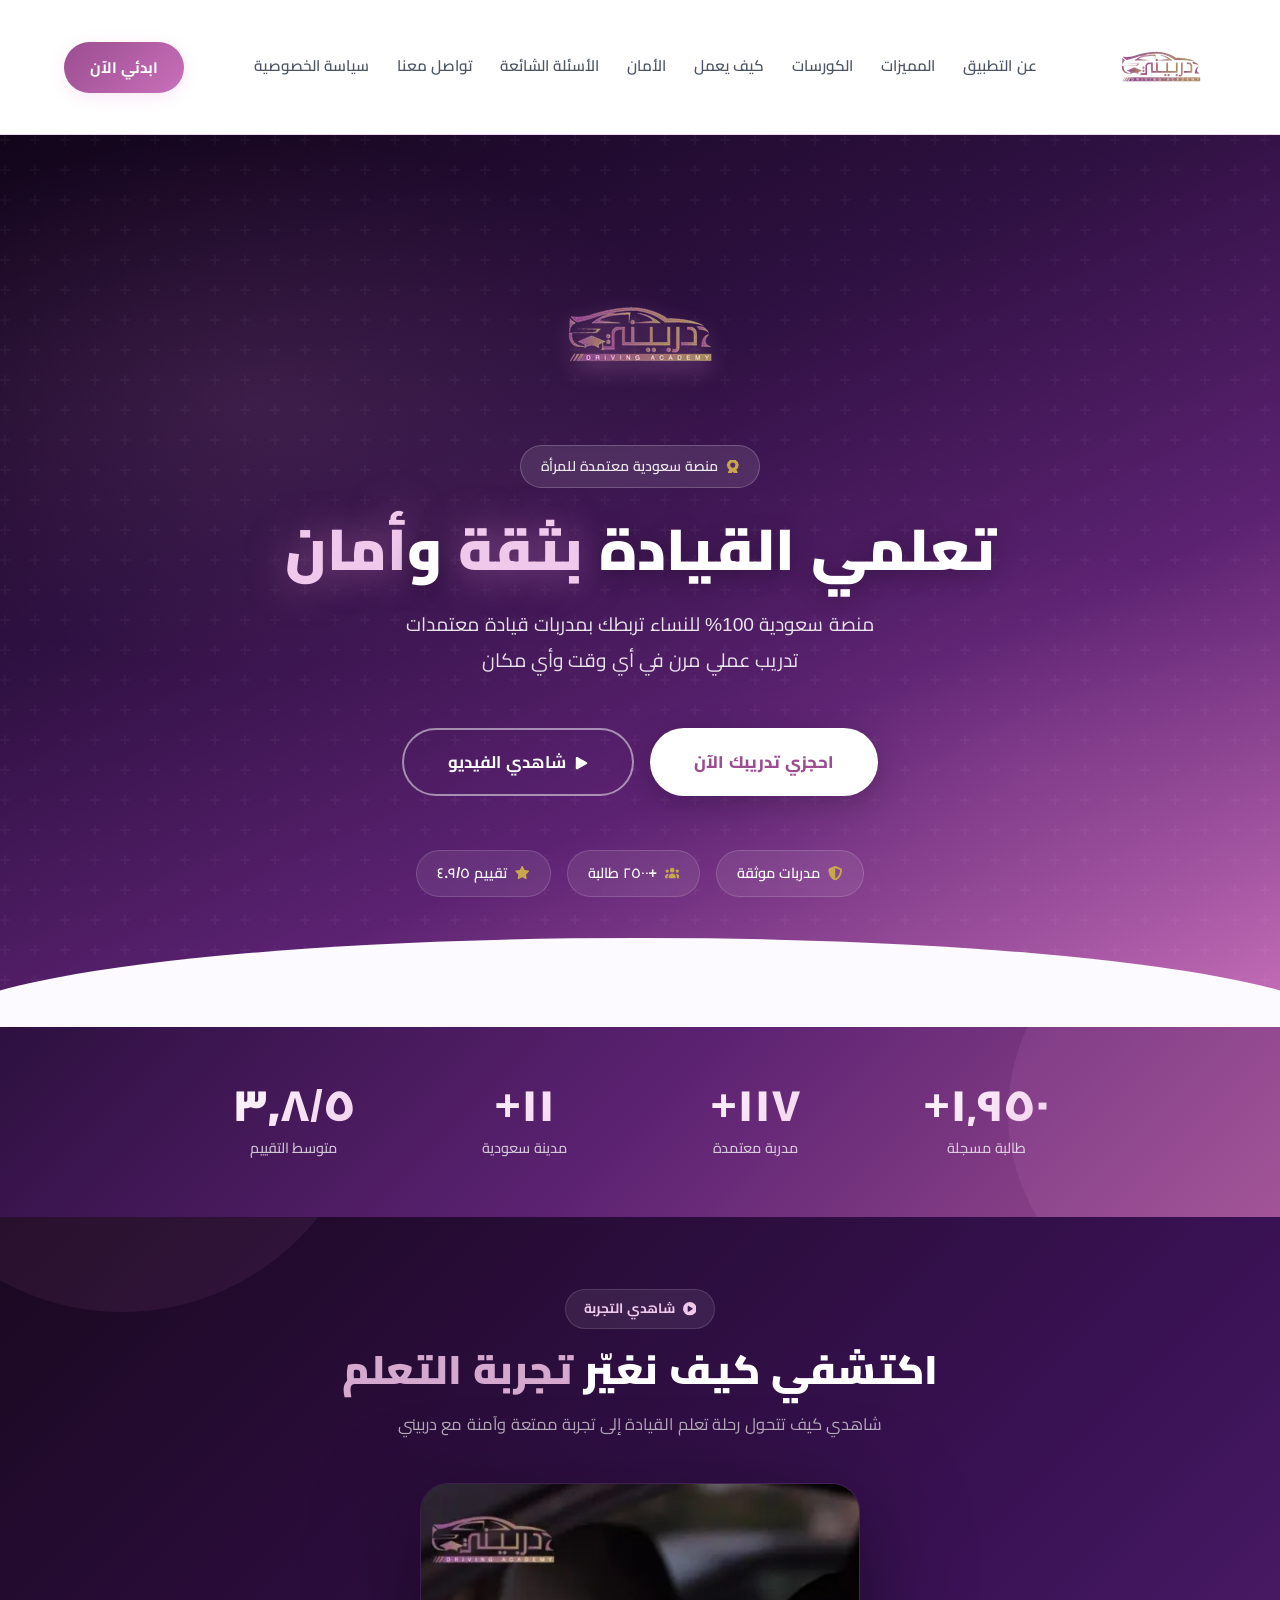
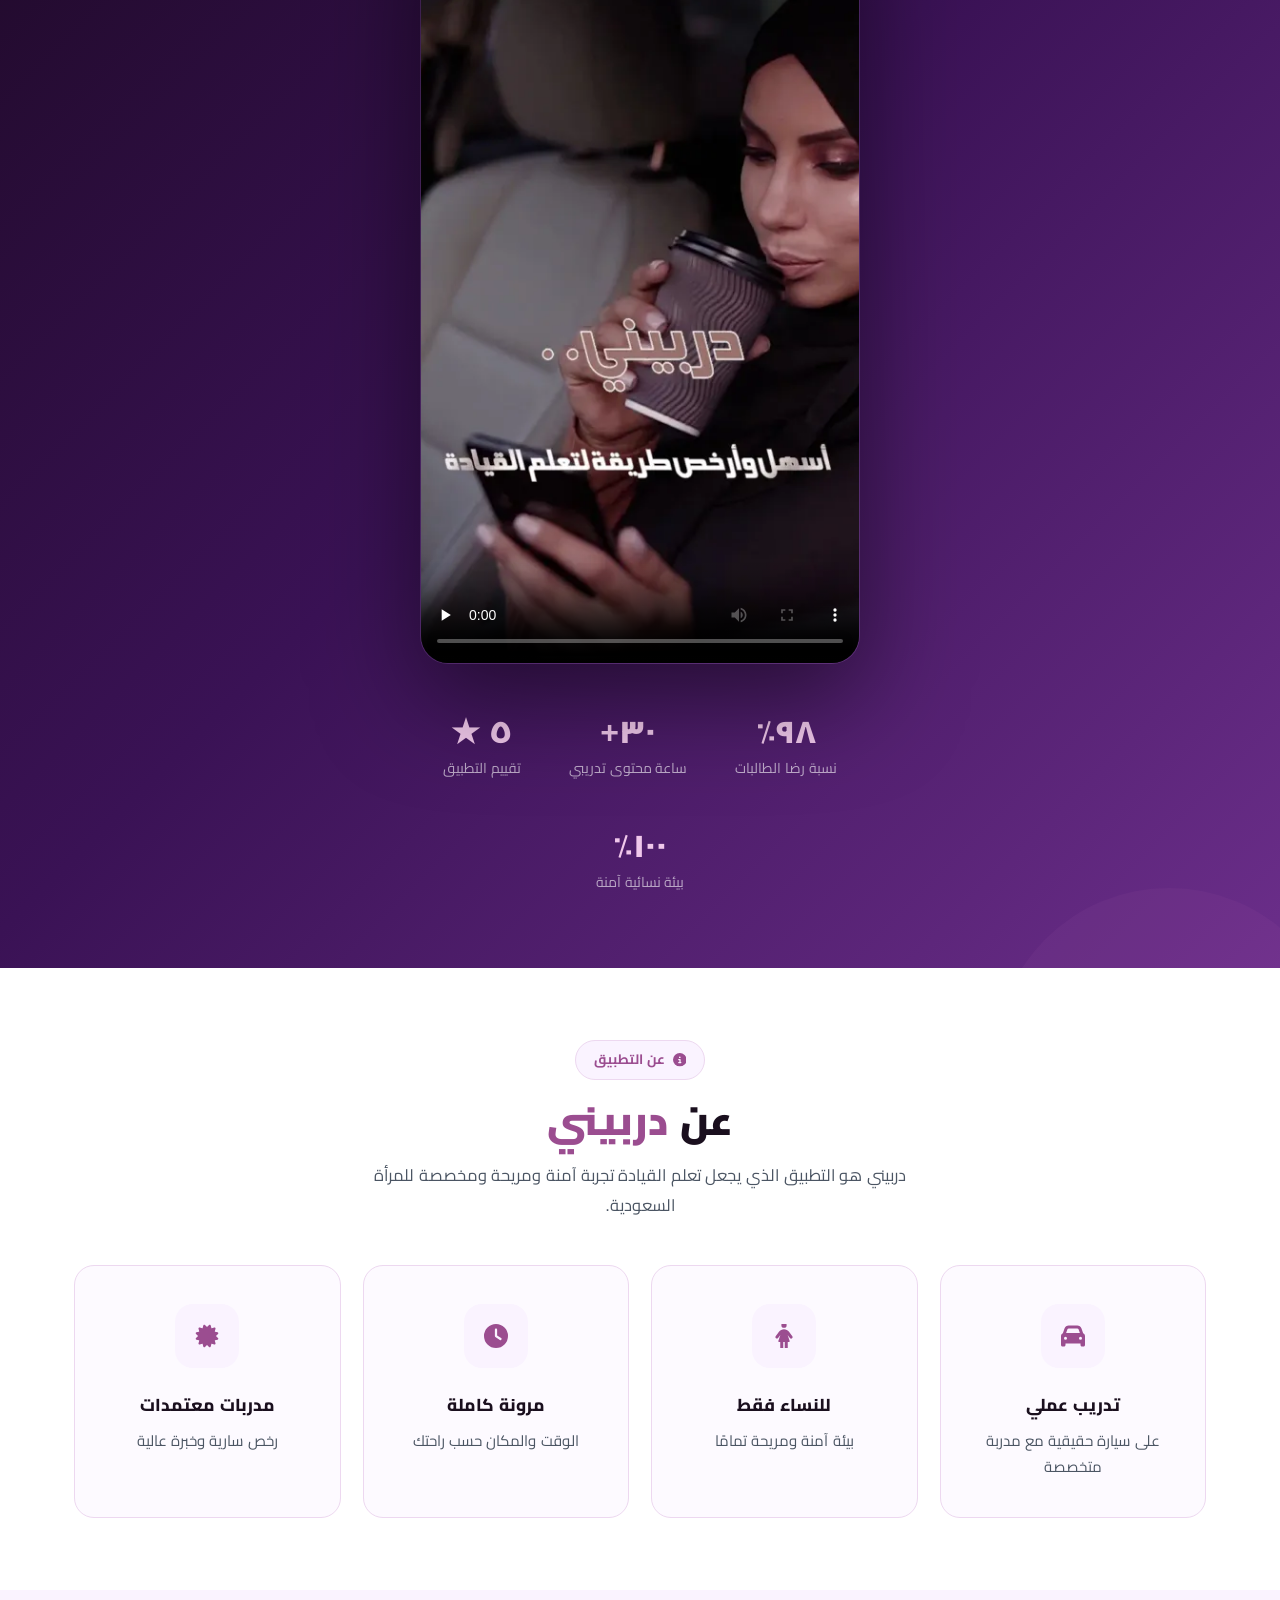
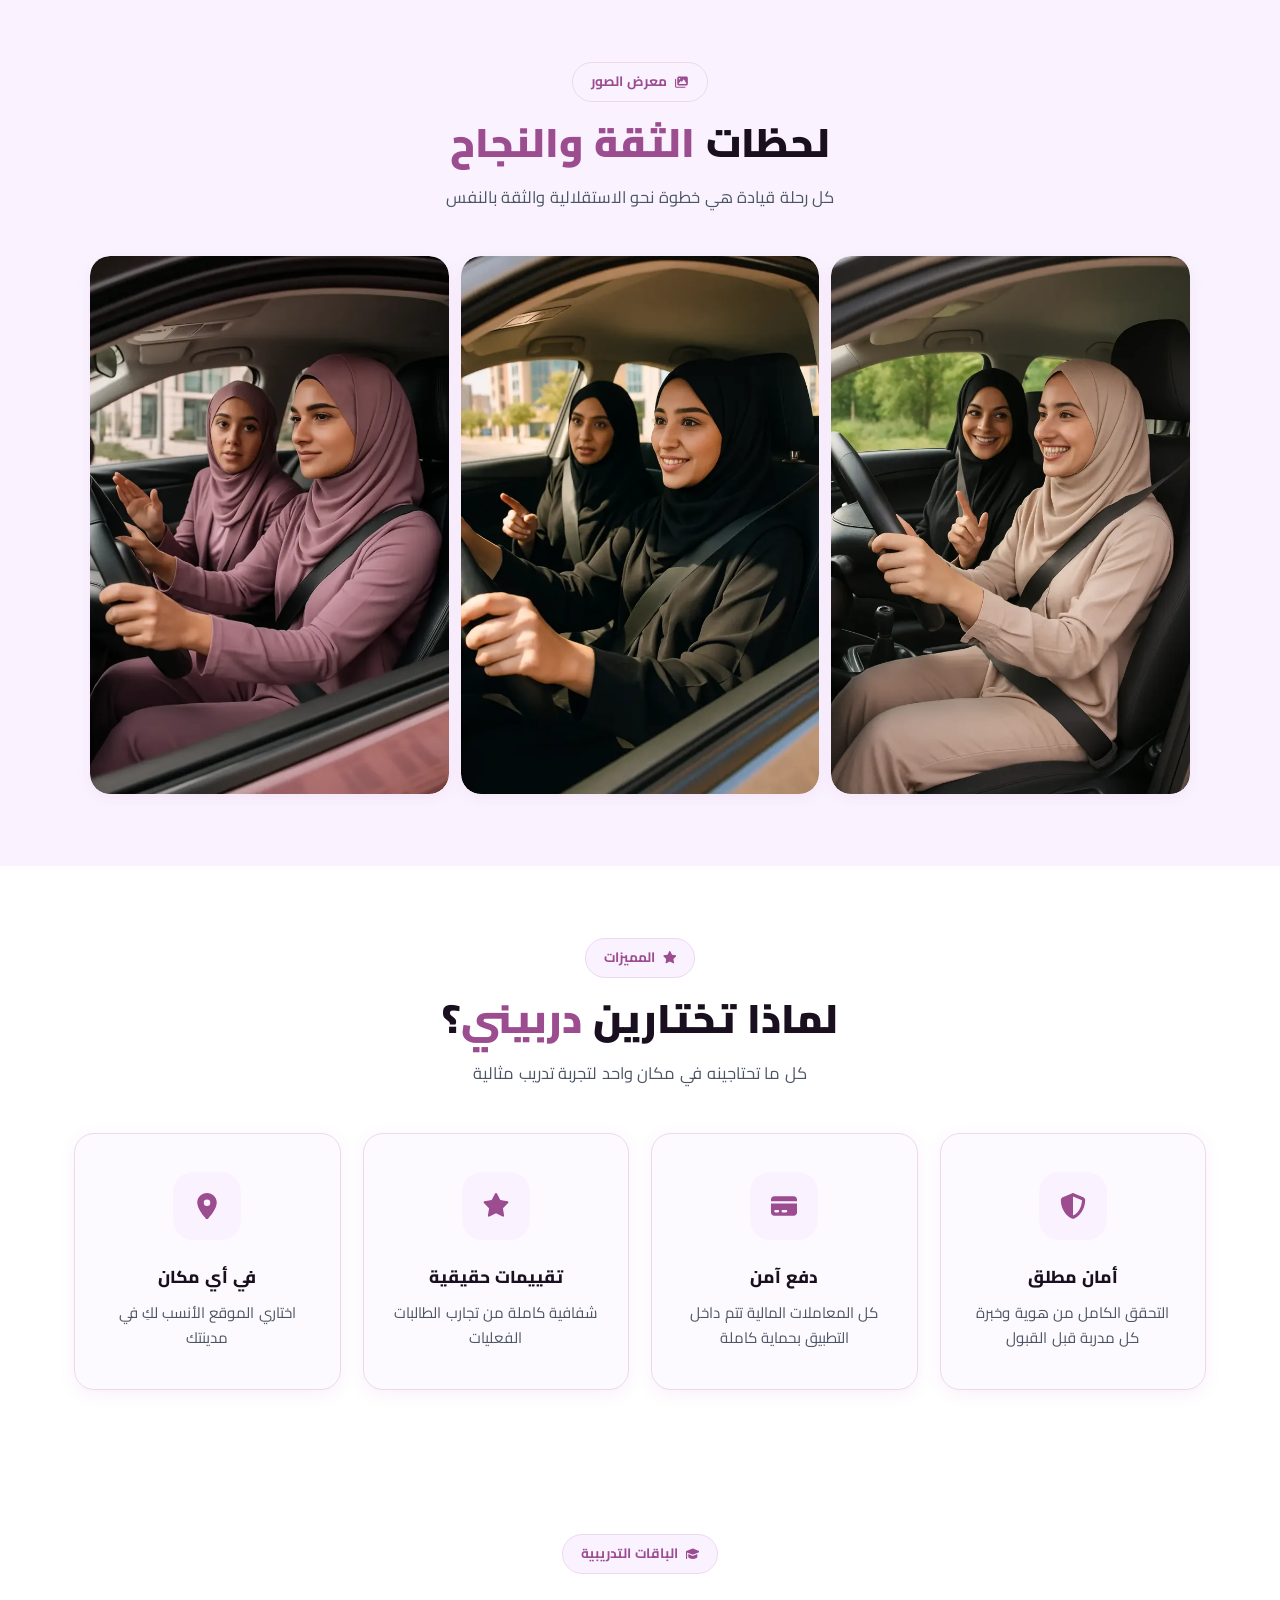
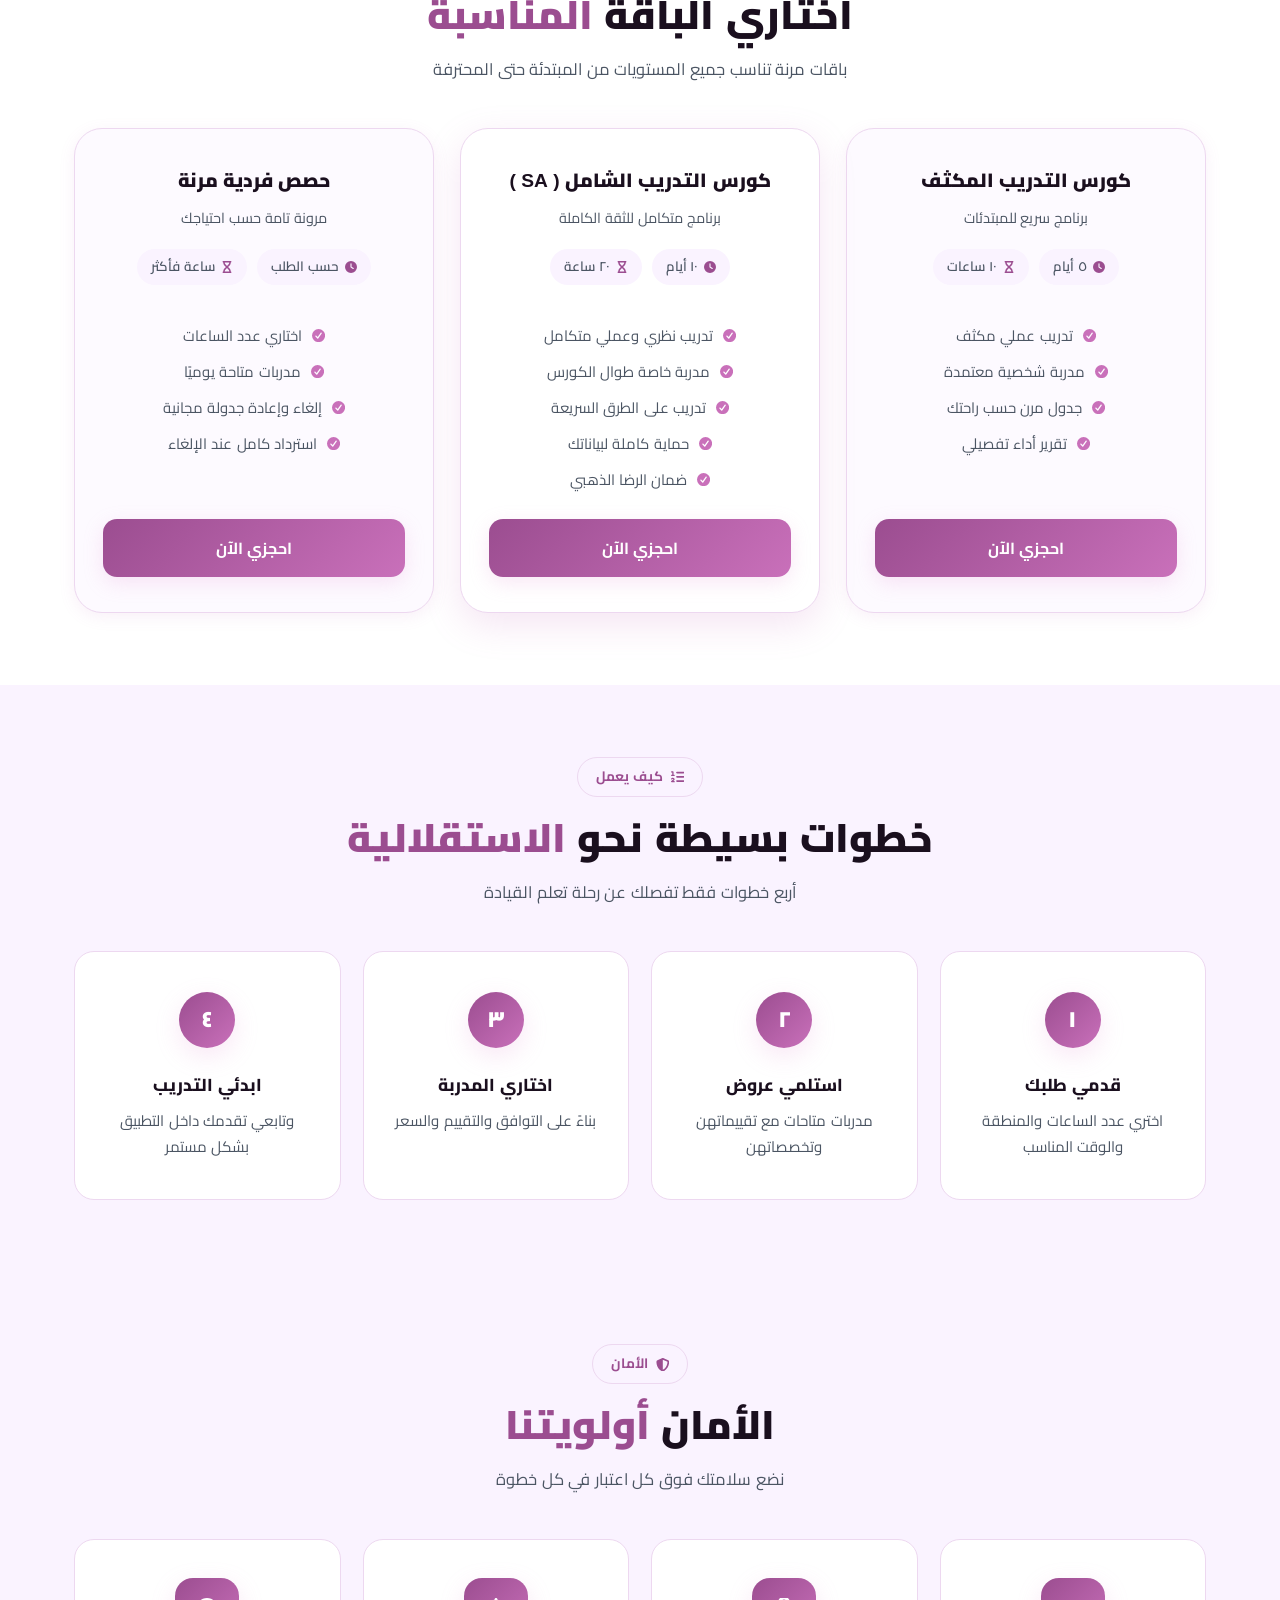
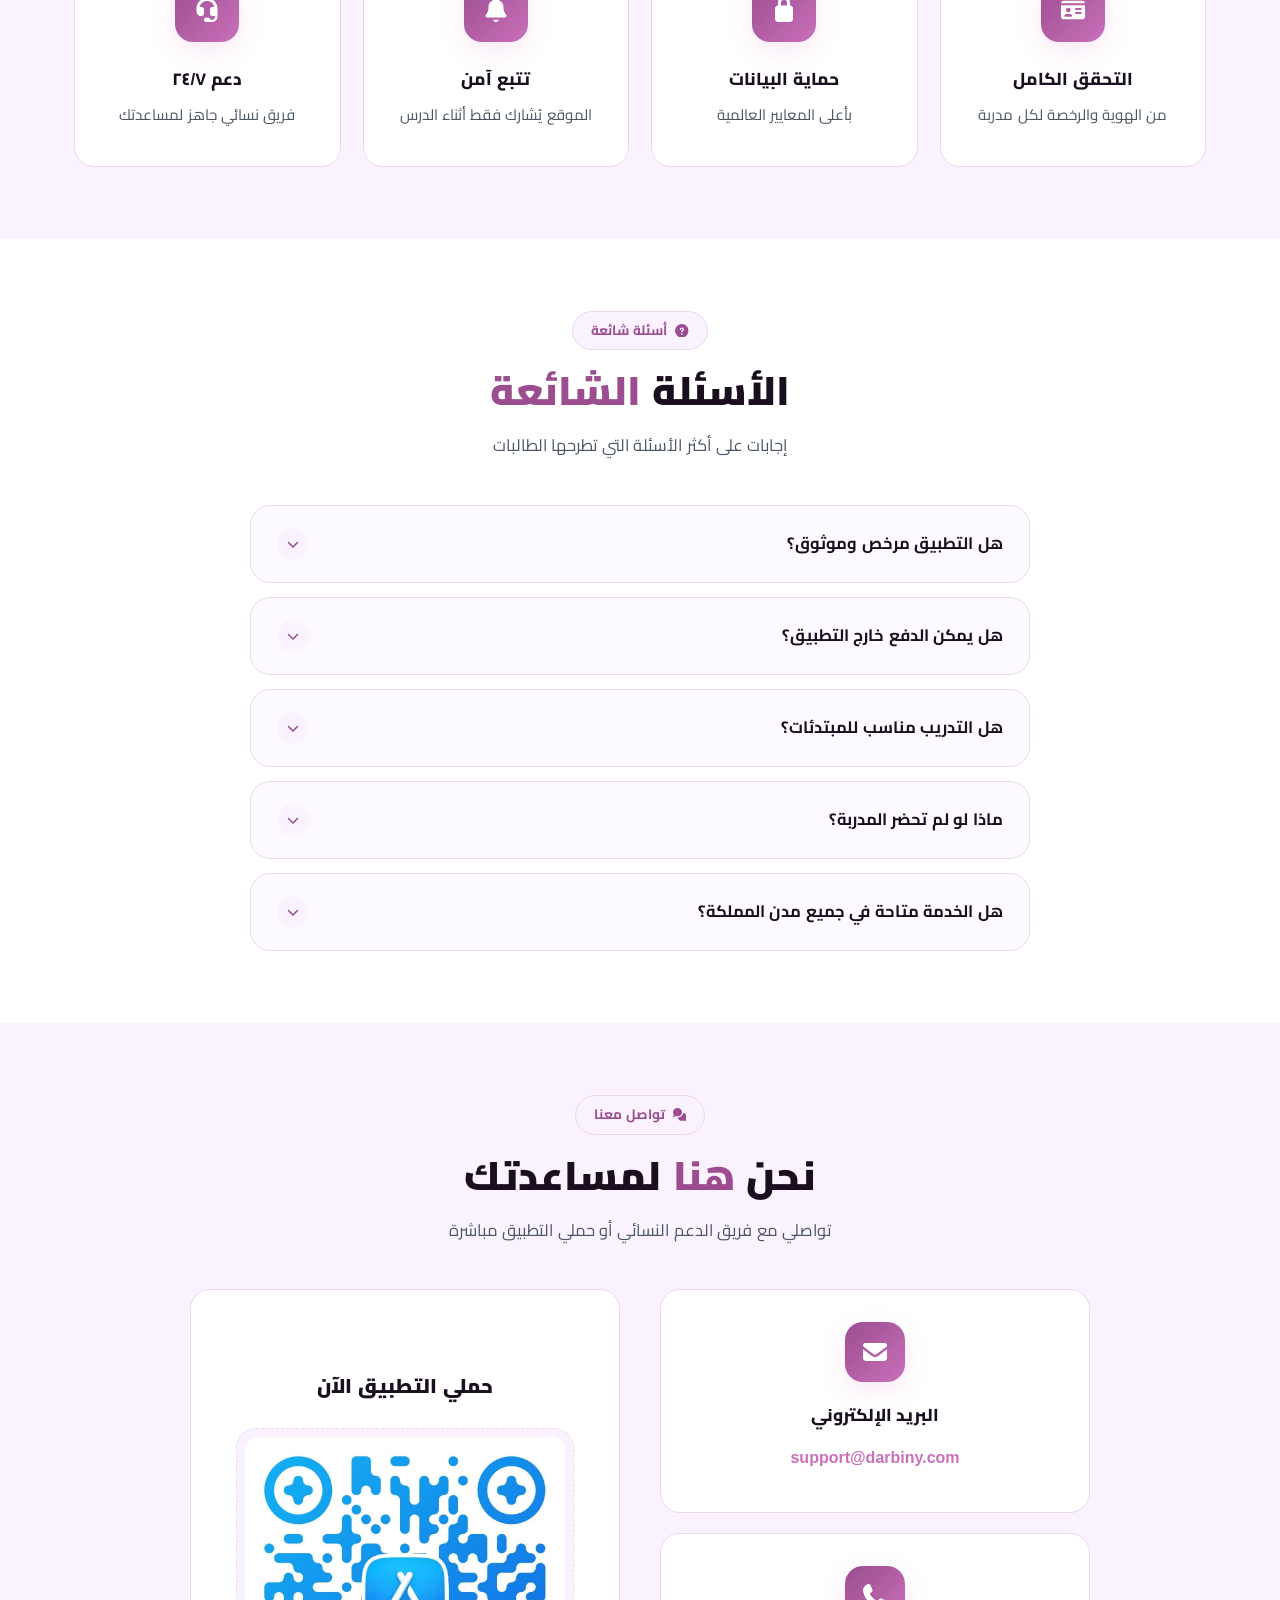
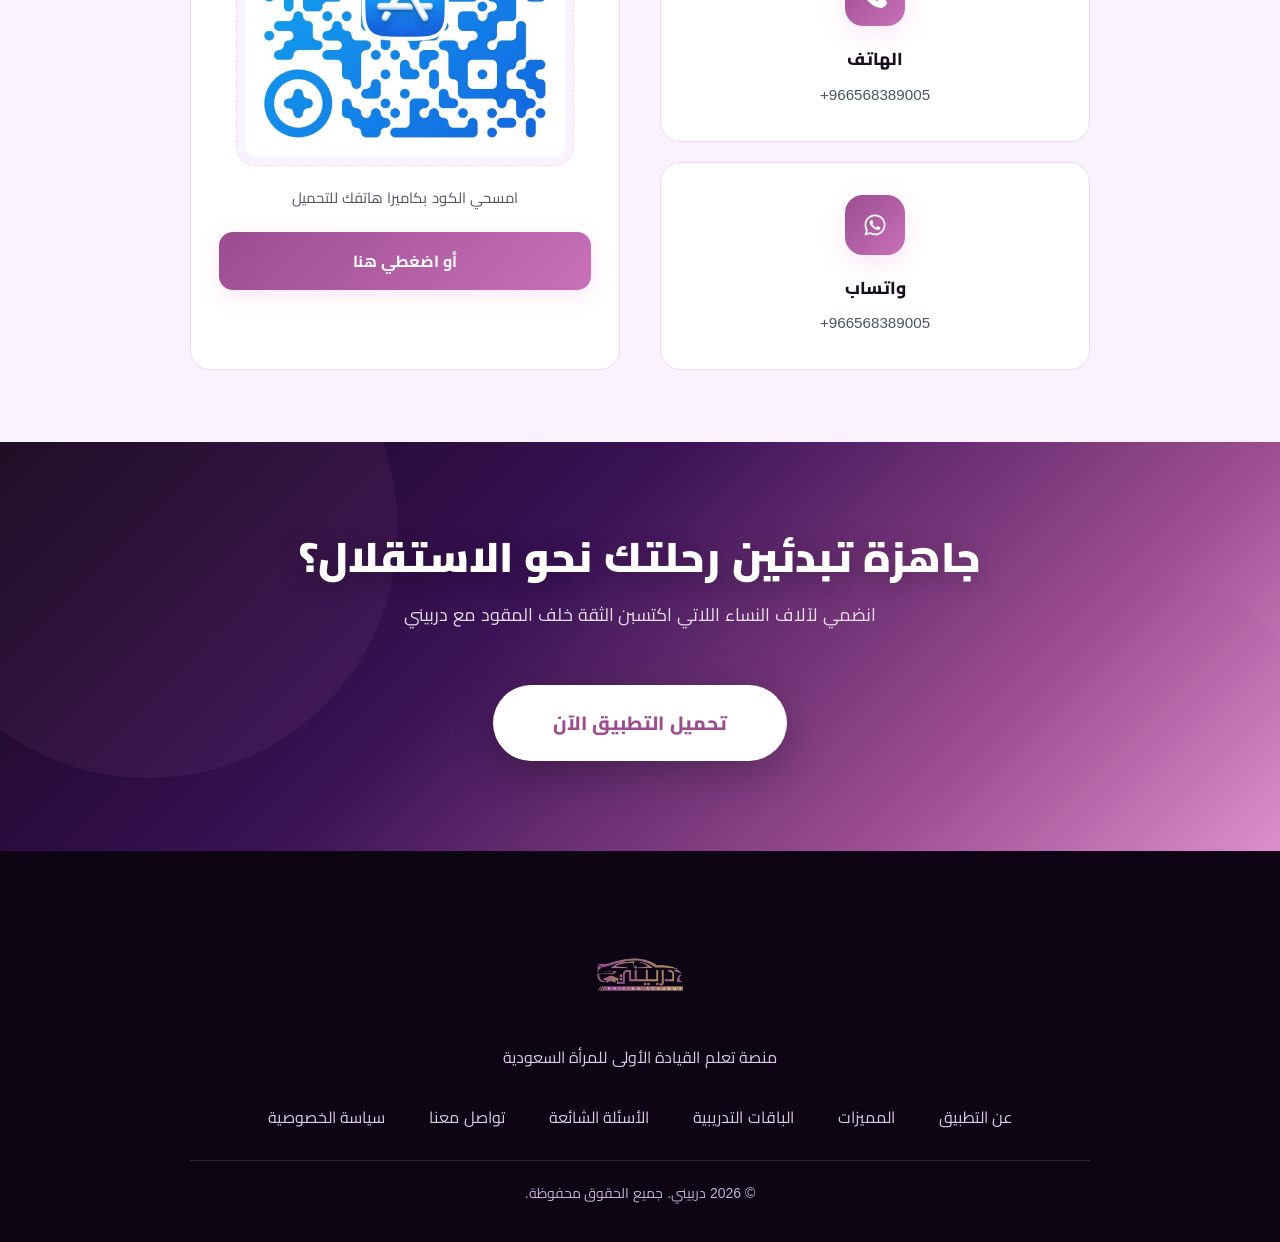
==== commit 2a7f2735: "logo" ====
--- a/index.html
+++ b/index.html
@@ -61,7 +61,7 @@
         font-family: "Cairo";
         font-style: normal;
         font-weight: 400 900;
-        font-display: swap;
+        font-display: fallback;
         src: url("media/fonts/cairo-arabic.woff2") format("woff2");
         unicode-range:
           U+0600-06FF, U+0750-077F, U+0870-088E, U+0890-0891, U+0897-08E1,
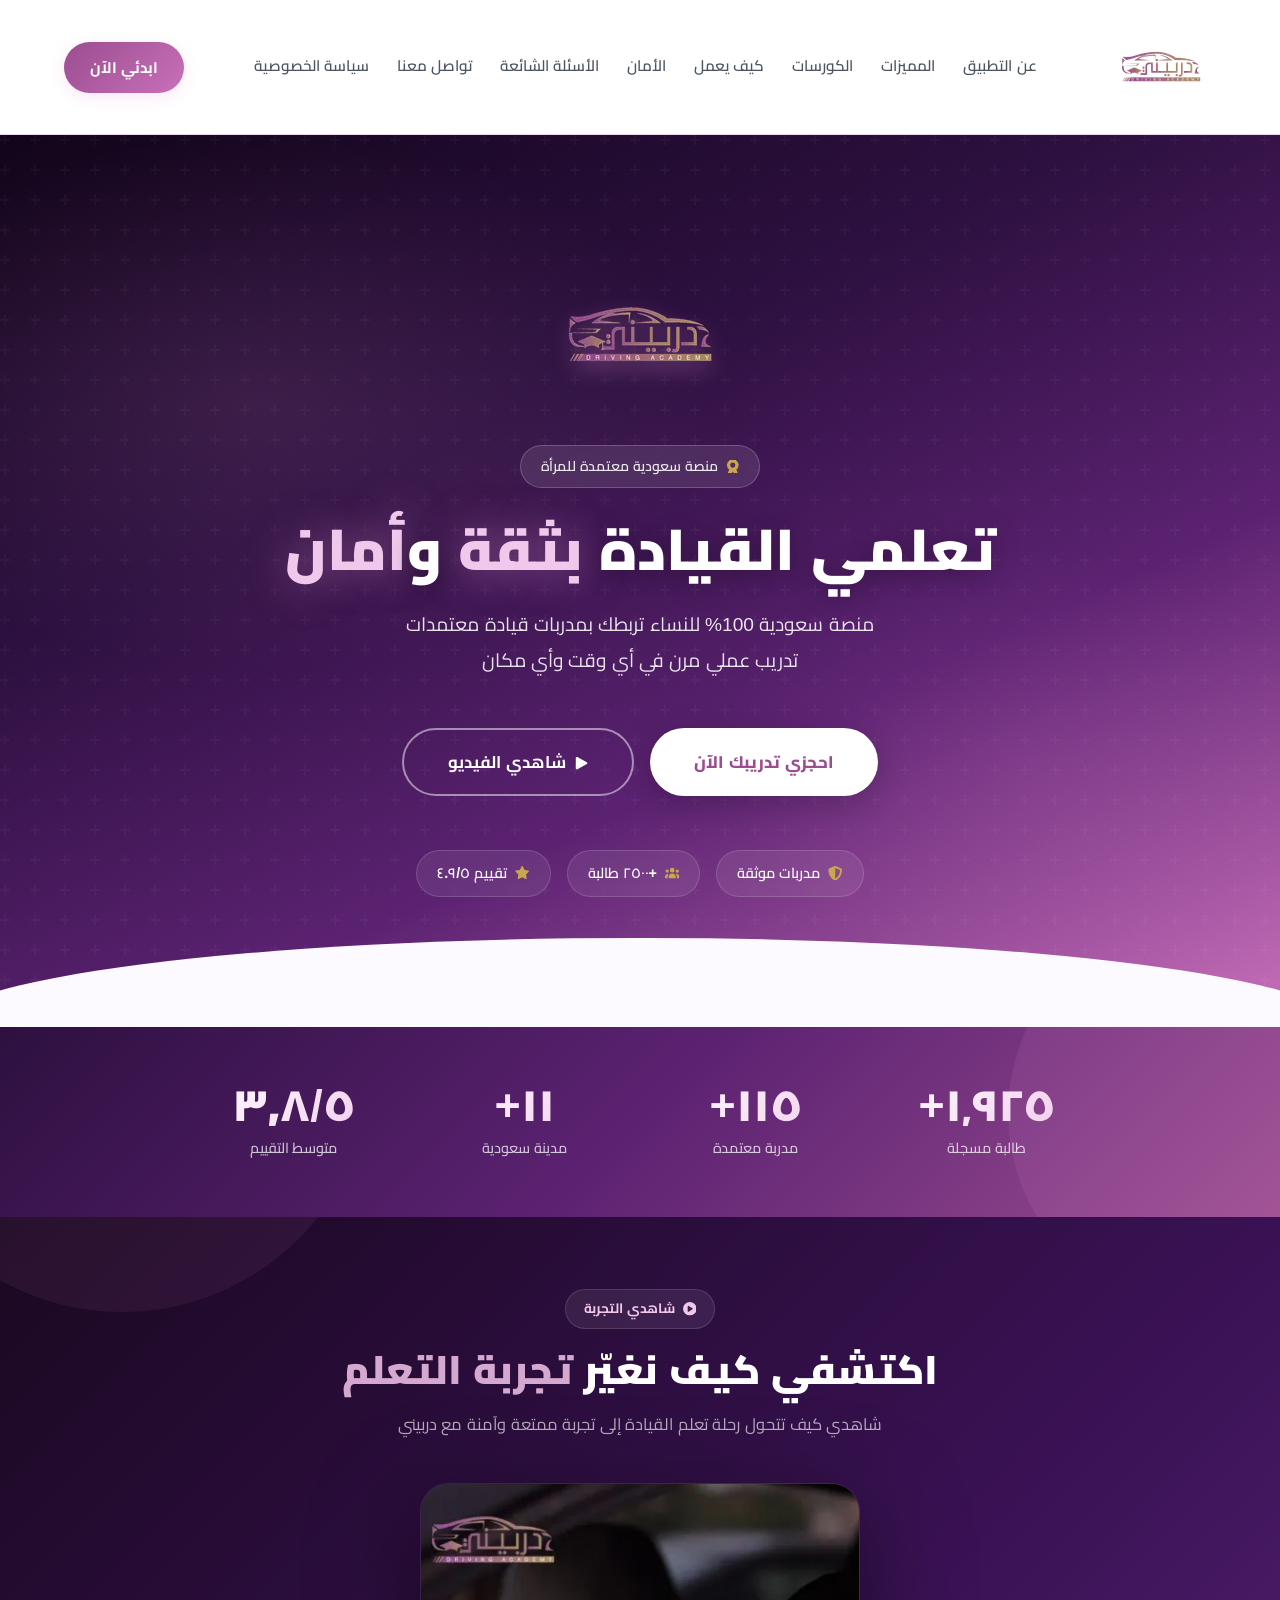
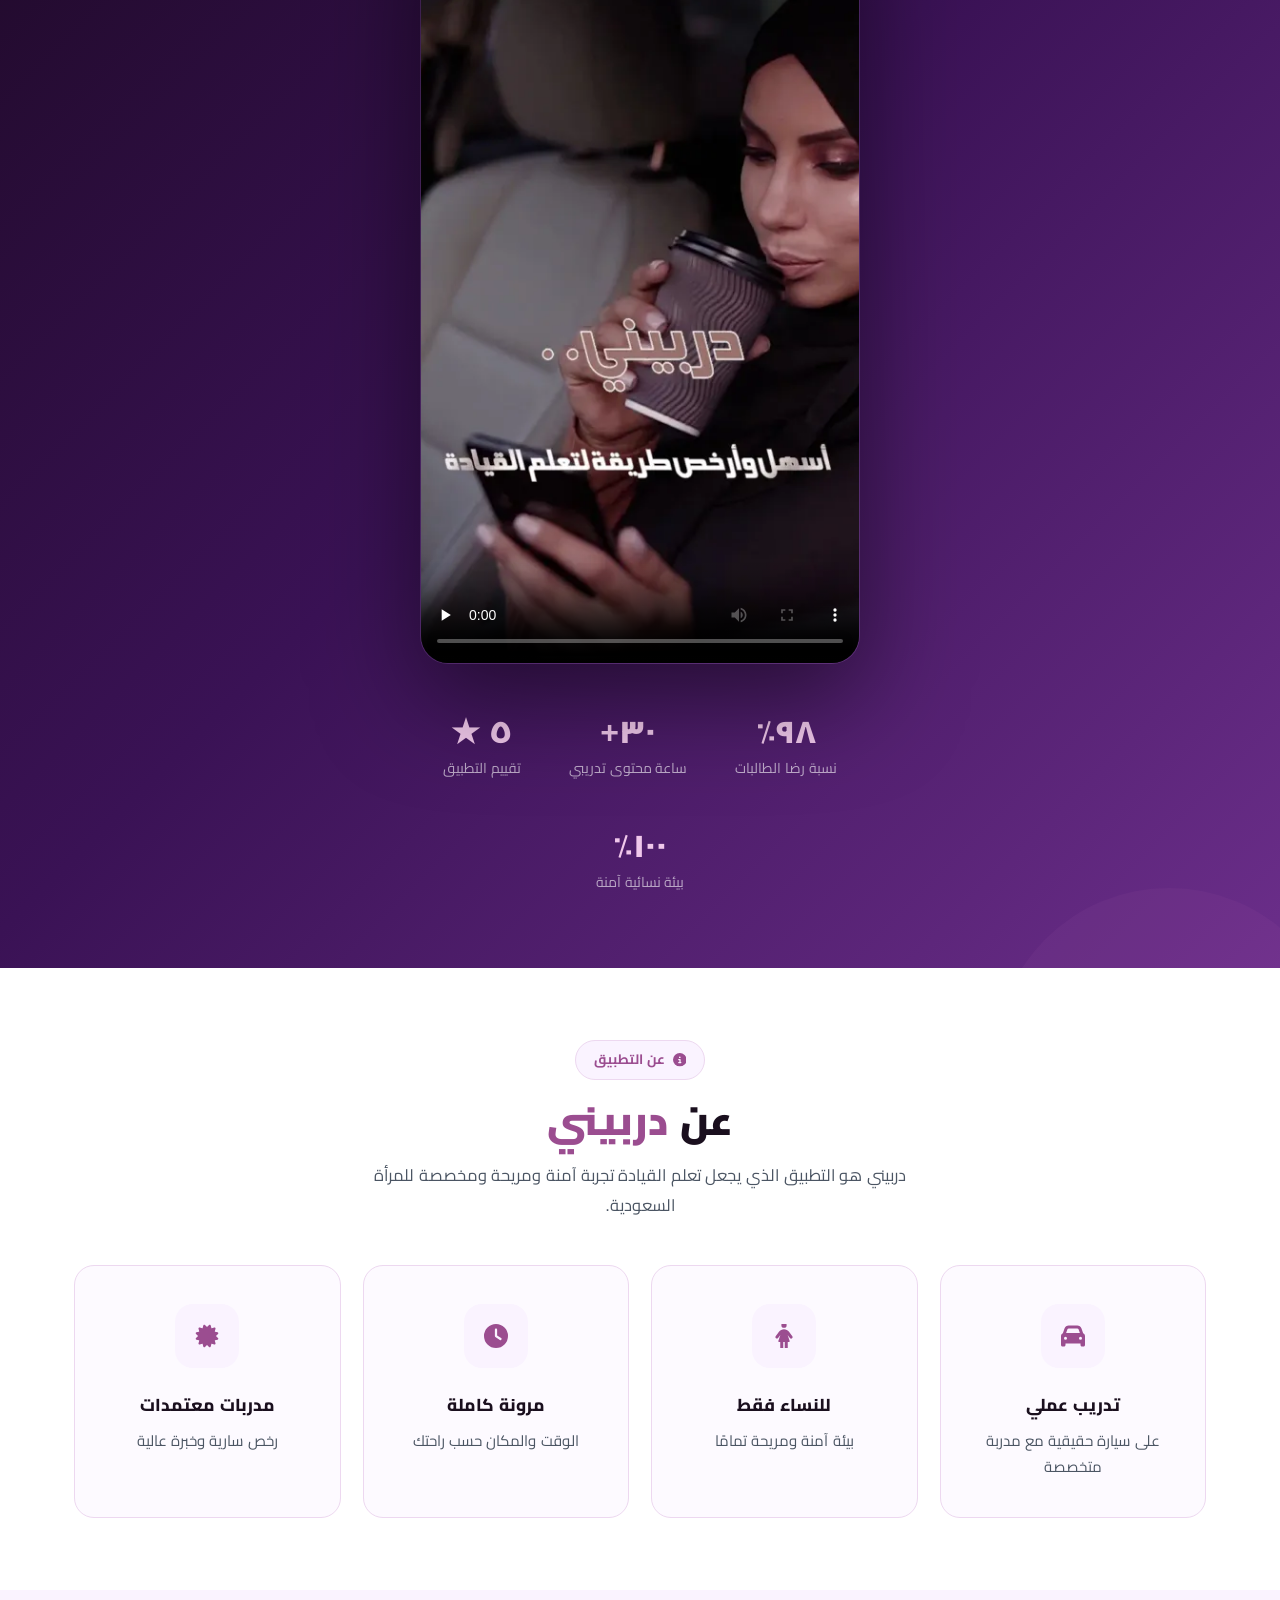
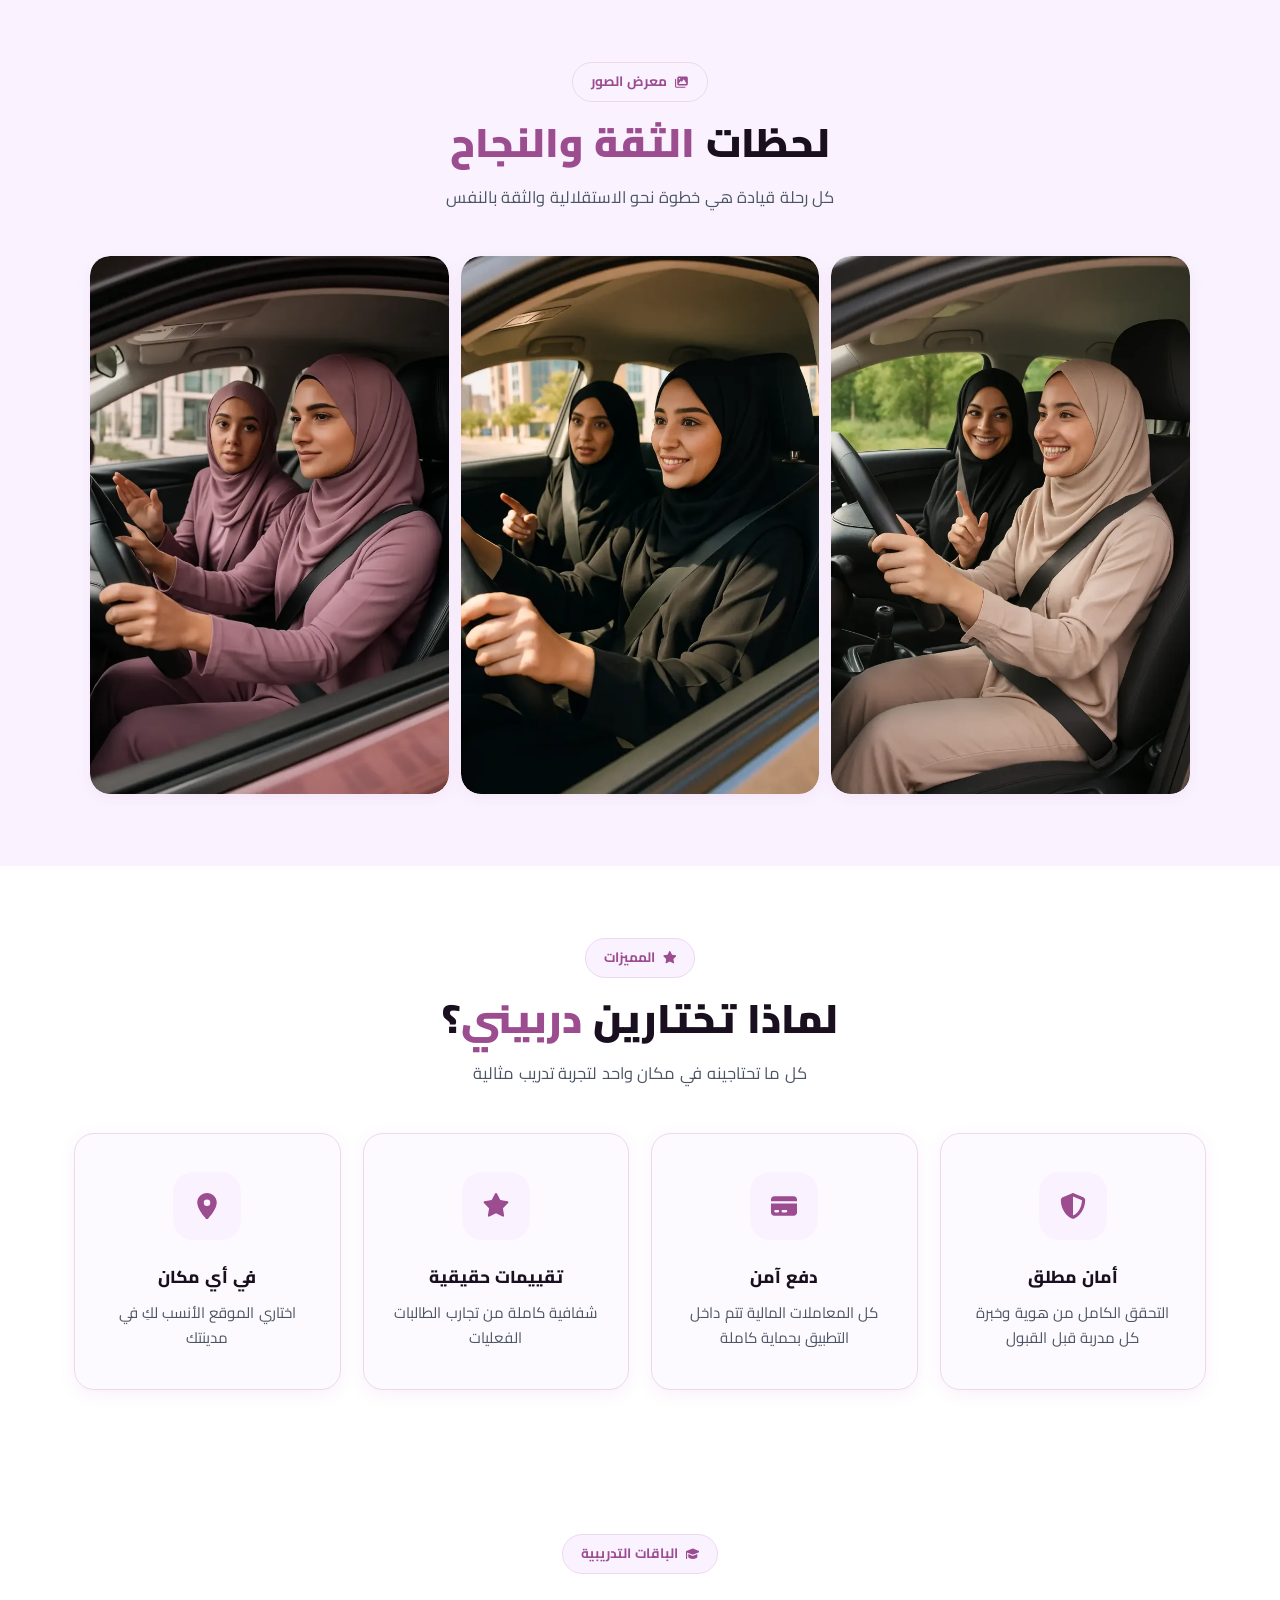
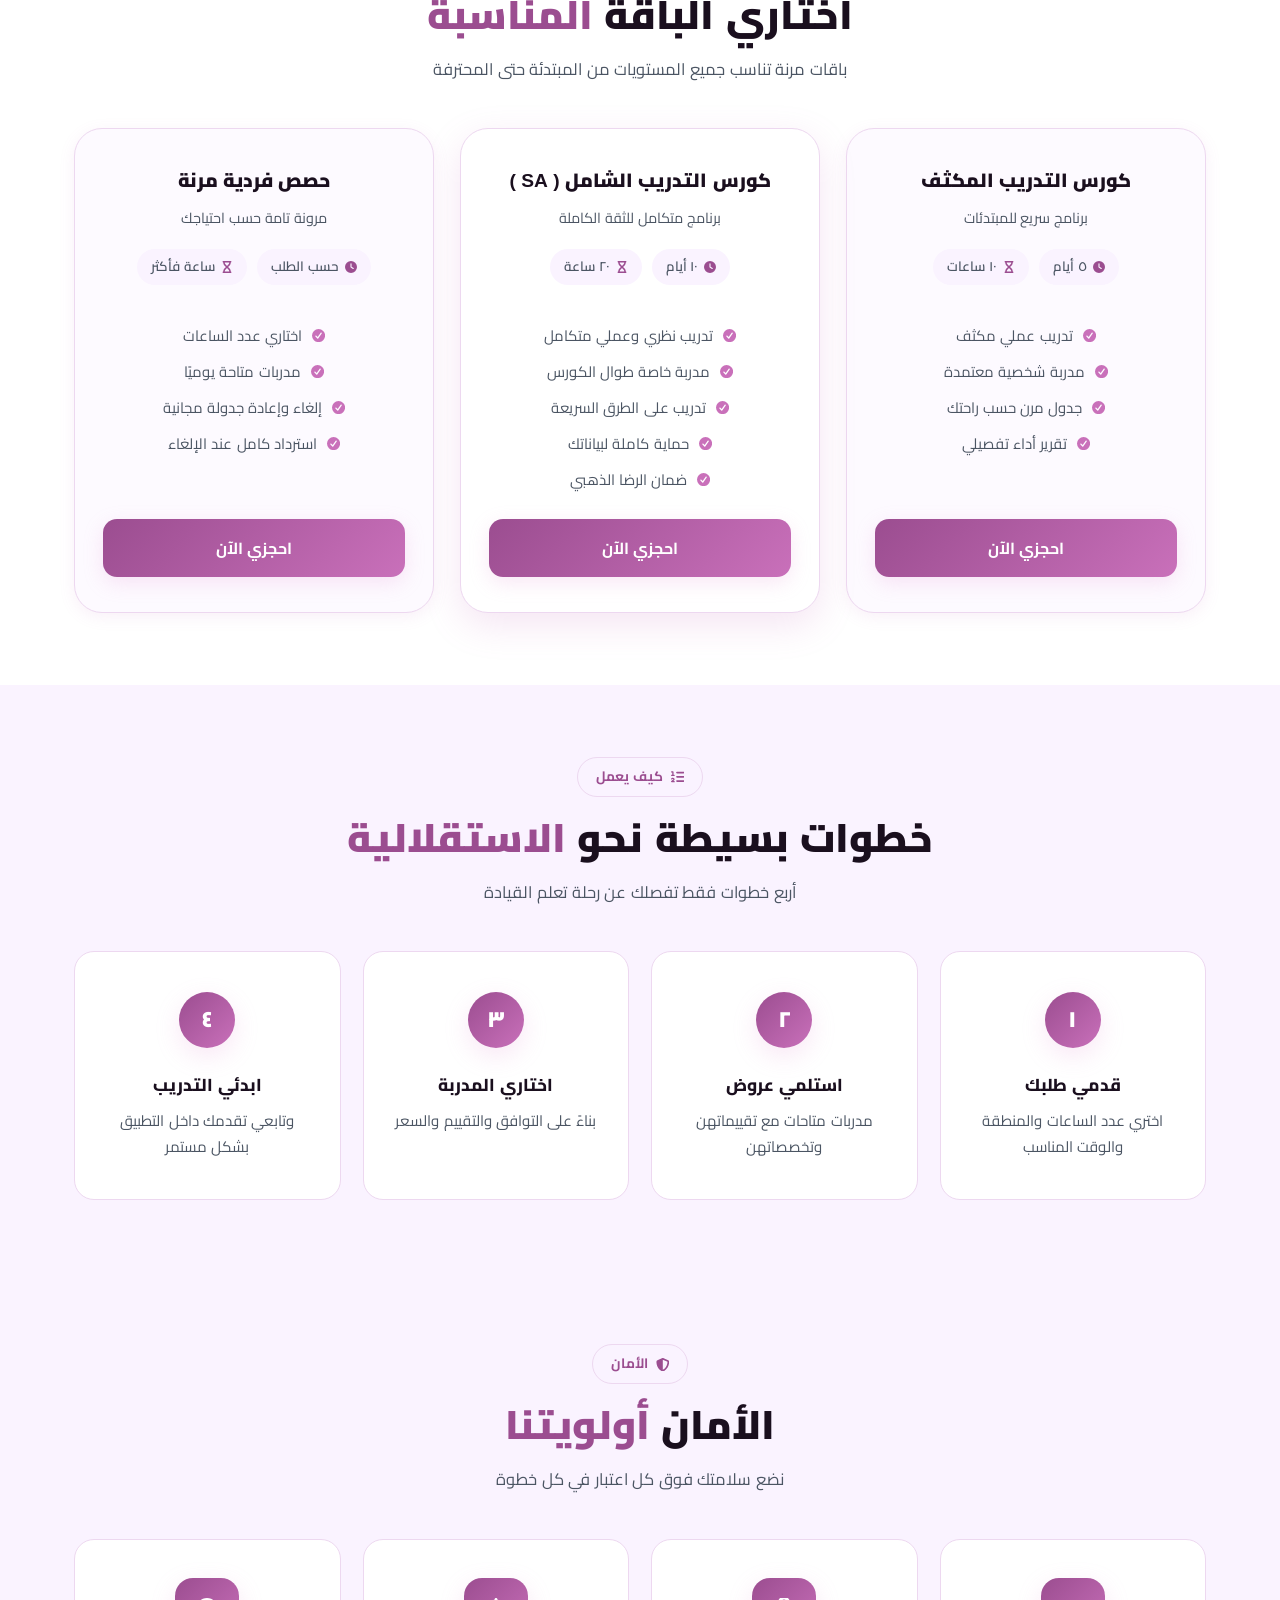
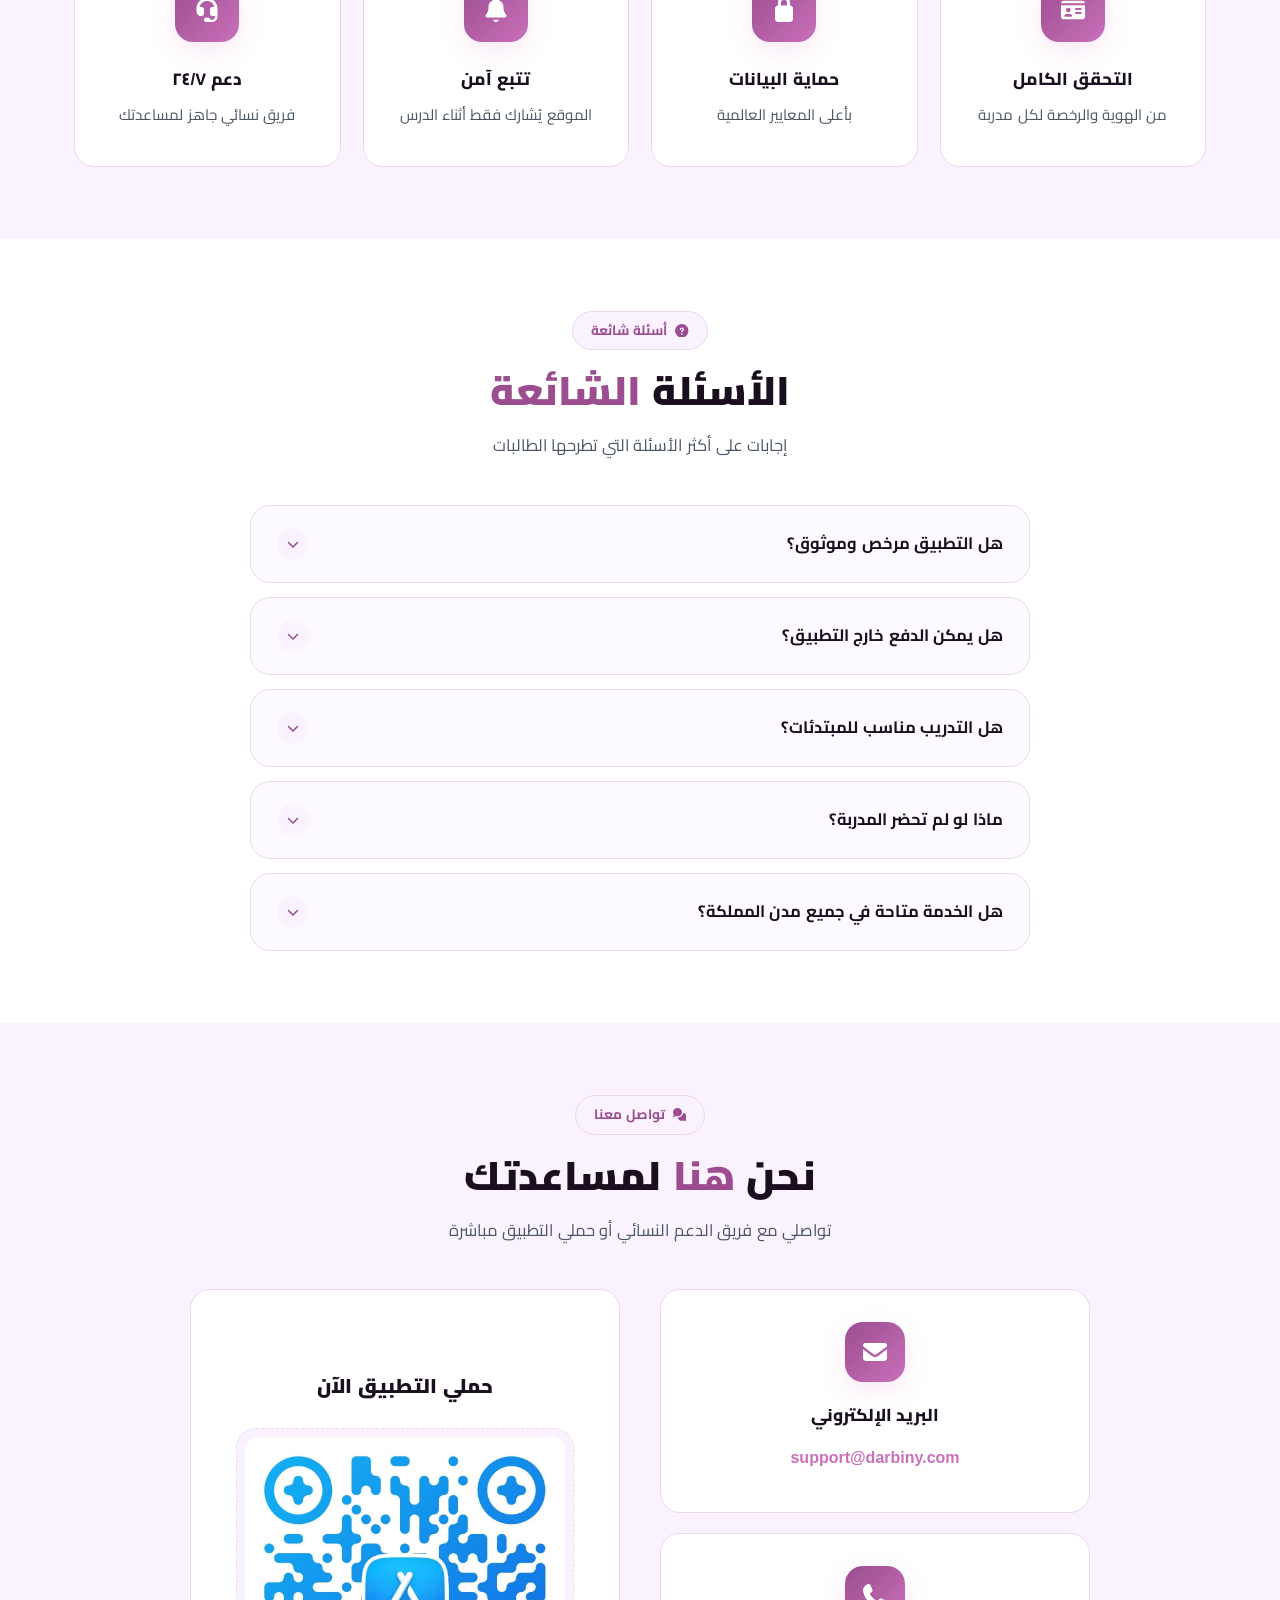
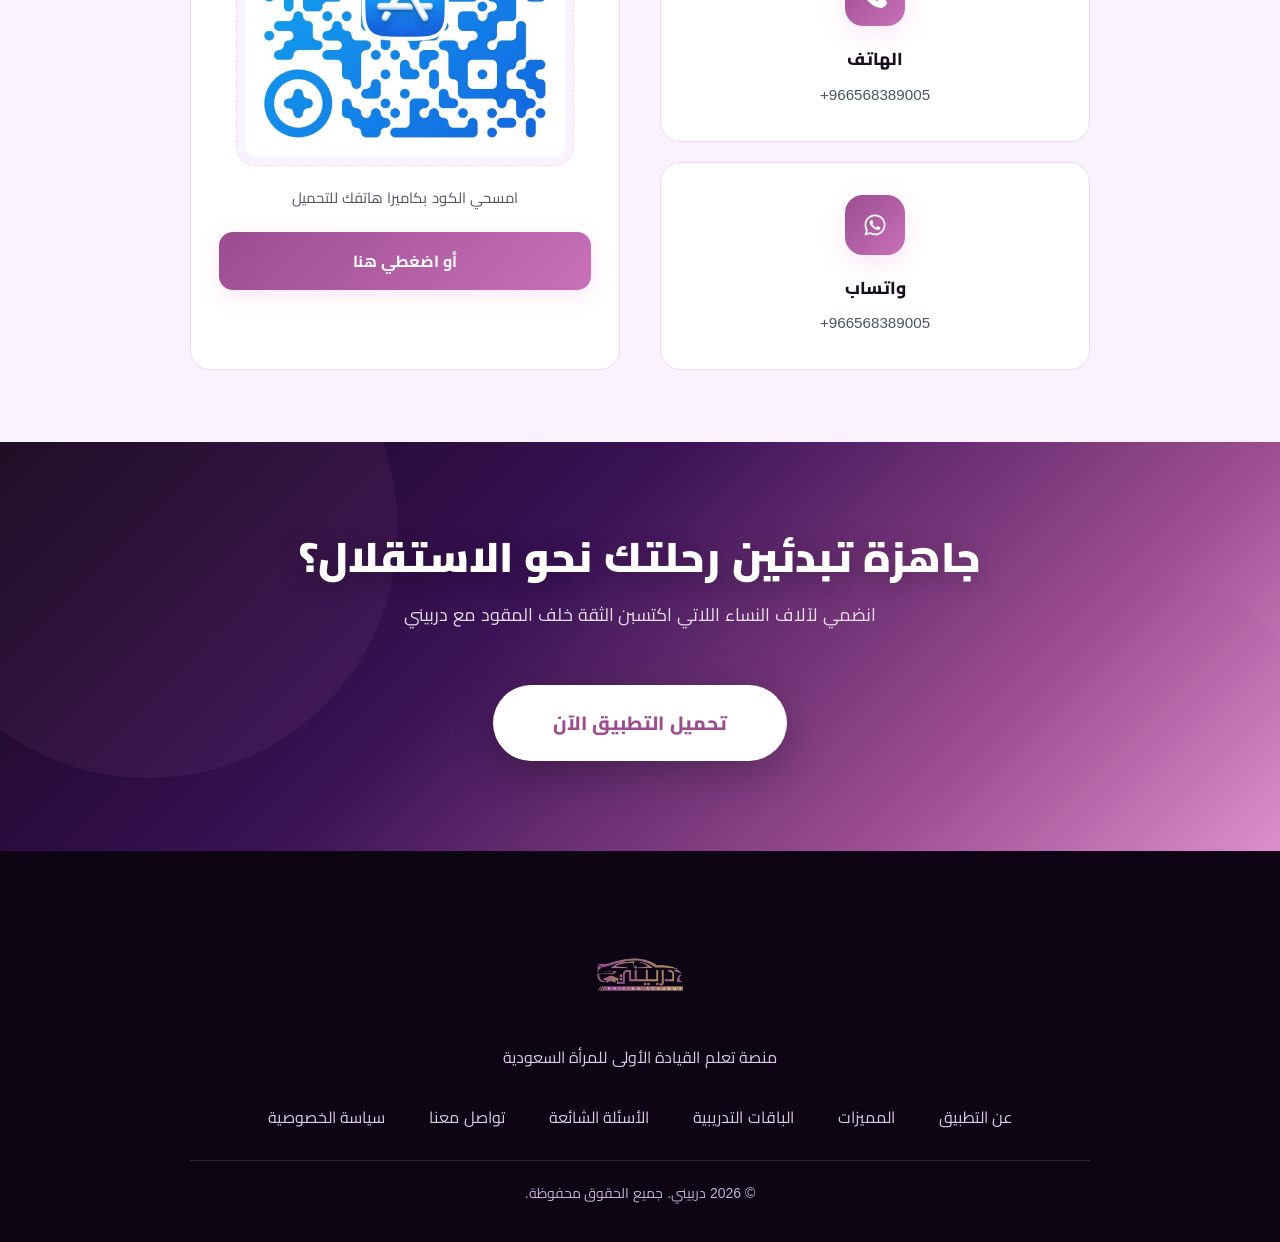
==== commit 9a56e638: "final commit" ====
--- a/index.html
+++ b/index.html
@@ -61,7 +61,7 @@
         font-family: "Cairo";
         font-style: normal;
         font-weight: 400 900;
-        font-display: fallback;
+        font-display: block;
         src: url("media/fonts/cairo-arabic.woff2") format("woff2");
         unicode-range:
           U+0600-06FF, U+0750-077F, U+0870-088E, U+0890-0891, U+0897-08E1,
@@ -169,7 +169,8 @@
         top: 0;
         z-index: 1000;
         border-bottom: 1px solid var(--border);
-        transition: all 0.35s ease;
+        will-change: backdrop-filter;
+        transition: box-shadow 0.35s ease, padding 0.35s ease;
         gap: 16px;
         flex-wrap: wrap;
       }
@@ -242,7 +243,7 @@
         font-size: 0.95rem;
         font-family: "Cairo", sans-serif;
         cursor: pointer;
-        transition: all 0.3s ease;
+        transition: transform 0.3s ease, box-shadow 0.3s ease;
         box-shadow: 0 4px 16px var(--primary-glow);
         white-space: nowrap;
       }
@@ -270,7 +271,7 @@
         height: 3px;
         background: var(--light-text);
         border-radius: 3px;
-        transition: all 0.35s cubic-bezier(0.4, 0, 0.2, 1);
+        transition: transform 0.35s cubic-bezier(0.4, 0, 0.2, 1), opacity 0.35s ease;
         position: relative;
         flex-shrink: 0;
       }
@@ -308,6 +309,7 @@
           opacity 0.4s ease,
           visibility 0s 0.5s;
         border-bottom: 1px solid var(--border);
+        will-change: backdrop-filter;
         overflow-y: auto;
         -webkit-overflow-scrolling: touch;
         overscroll-behavior: contain;
@@ -431,7 +433,7 @@
         max-width: 100%;
         object-fit: contain;
         filter: drop-shadow(0 8px 10px rgba(226, 147, 209, 0.4));
-        animation: floatLogo 4s ease-in-out infinite;
+        animation: floatLogo 4s ease-in-out 1;
       }
       @keyframes floatLogo {
         0%,
@@ -498,7 +500,7 @@
         font-family: "Cairo", sans-serif;
         border: none;
         cursor: pointer;
-        transition: all 0.35s ease;
+        transition: transform 0.35s ease, box-shadow 0.35s ease;
         box-shadow: 0 8px 32px rgba(0, 0, 0, 0.2);
       }
       .cta-primary:hover {
@@ -515,7 +517,7 @@
         font-size: 1.05rem;
         font-family: "Cairo", sans-serif;
         cursor: pointer;
-        transition: all 0.35s ease;
+        transition: transform 0.35s ease, background 0.35s ease, border-color 0.35s ease;
       }
       .cta-secondary:hover {
         background: rgba(255, 255, 255, 0.12);
--- a/style.css
+++ b/style.css
@@ -107,7 +107,8 @@
   top: 0;
   z-index: 1000;
   border-bottom: 1px solid var(--border);
-  transition: all 0.35s ease;
+  will-change: backdrop-filter;
+  transition: box-shadow 0.35s ease, padding 0.35s ease;
   gap: 16px;
   flex-wrap: wrap;
 }
@@ -180,7 +181,7 @@
   font-size: 0.95rem;
   font-family: "Cairo", sans-serif;
   cursor: pointer;
-  transition: all 0.3s ease;
+  transition: transform 0.3s ease, box-shadow 0.3s ease;
   box-shadow: 0 4px 16px var(--primary-glow);
   white-space: nowrap;
 }
@@ -210,7 +211,7 @@
   height: 3px;
   background: var(--light-text);
   border-radius: 3px;
-  transition: all 0.35s cubic-bezier(0.4, 0, 0.2, 1);
+  transition: transform 0.35s cubic-bezier(0.4, 0, 0.2, 1), opacity 0.35s ease;
   position: relative;
   flex-shrink: 0;
 }
@@ -250,6 +251,7 @@
     opacity 0.4s ease,
     visibility 0s 0.5s;
   border-bottom: 1px solid var(--border);
+  will-change: backdrop-filter;
   overflow-y: auto;
   -webkit-overflow-scrolling: touch;
   overscroll-behavior: contain;
@@ -374,7 +376,7 @@
   max-width: 100%;
   object-fit: contain;
   filter: drop-shadow(0 8px 10px rgba(226, 147, 209, 0.4));
-  animation: floatLogo 4s ease-in-out infinite;
+  animation: floatLogo 4s ease-in-out 1;
 }
 @keyframes floatLogo {
   0%,
@@ -444,7 +446,7 @@
   font-family: "Cairo", sans-serif;
   border: none;
   cursor: pointer;
-  transition: all 0.35s ease;
+  transition: transform 0.35s ease, box-shadow 0.35s ease;
   box-shadow: 0 8px 32px rgba(0, 0, 0, 0.2);
 }
 .cta-primary:hover {
@@ -461,7 +463,7 @@
   font-size: 1.05rem;
   font-family: "Cairo", sans-serif;
   cursor: pointer;
-  transition: all 0.35s ease;
+  transition: transform 0.35s ease, background 0.35s ease, border-color 0.35s ease;
 }
 .cta-secondary:hover {
   background: rgba(255, 255, 255, 0.12);
@@ -619,7 +621,7 @@
   padding: 38px 28px;
   border-radius: var(--radius);
   text-align: center;
-  transition: all 0.4s ease;
+  transition: transform 0.4s ease, box-shadow 0.4s ease, border-color 0.4s ease, background 0.4s ease;
 }
 .about-item:hover {
   background: var(--white);
@@ -637,7 +639,7 @@
   justify-content: center;
   margin: 0 auto 22px;
   font-size: 24px;
-  transition: all 0.35s;
+  transition: background 0.35s, color 0.35s, box-shadow 0.35s;
 }
 .about-item .icon-wrap {
   background: var(--bg-soft);
@@ -832,7 +834,7 @@
   box-shadow: var(--shadow-sm);
   border: 1px solid var(--border);
   text-align: center;
-  transition: all 0.4s ease;
+  transition: transform 0.4s ease, box-shadow 0.4s ease, border-color 0.4s ease, background 0.4s ease;
   position: relative;
   overflow: hidden;
 }
@@ -867,7 +869,7 @@
   margin: 0 auto 22px;
   font-size: 26px;
   color: var(--primary-dark);
-  transition: all 0.35s;
+  transition: background 0.35s, color 0.35s, box-shadow 0.35s;
 }
 .card:hover .icon-wrap {
   background: linear-gradient(135deg, var(--primary-dark), var(--primary));
@@ -890,7 +892,7 @@
   padding: 40px 28px;
   border-radius: var(--radius);
   text-align: center;
-  transition: all 0.4s ease;
+  transition: transform 0.4s ease, box-shadow 0.4s ease, border-color 0.4s ease;
 }
 .step:hover {
   border-color: var(--primary);
@@ -928,7 +930,7 @@
   overflow: hidden;
   border: 1px solid var(--border);
   box-shadow: var(--shadow-sm);
-  transition: all 0.4s ease;
+  transition: transform 0.4s ease, box-shadow 0.4s ease, border-color 0.4s ease;
   display: flex;
   flex-direction: column;
   height: 100%;
@@ -1025,7 +1027,7 @@
   font-size: 1rem;
   font-family: "Cairo", sans-serif;
   cursor: pointer;
-  transition: all 0.3s;
+  transition: transform 0.3s, box-shadow 0.3s;
   box-shadow: 0 6px 20px var(--primary-glow);
 }
 .btn-course:hover {
@@ -1048,7 +1050,7 @@
   padding: 38px 28px;
   border-radius: var(--radius);
   text-align: center;
-  transition: all 0.4s ease;
+  transition: transform 0.4s ease, box-shadow 0.4s ease, border-color 0.4s ease;
 }
 .safety-item:hover {
   border-color: var(--primary);
@@ -1077,7 +1079,7 @@
   border: 1px solid var(--border);
   border-radius: var(--radius);
   overflow: hidden;
-  transition: all 0.3s ease;
+  transition: border-color 0.3s ease, box-shadow 0.3s ease, background 0.3s ease;
 }
 .faq-item.active {
   border-color: var(--primary);
@@ -1108,7 +1110,7 @@
   justify-content: center;
   color: var(--primary-dark);
   flex-shrink: 0;
-  transition: all 0.35s ease;
+  transition: transform 0.35s ease, background 0.35s ease, color 0.35s ease;
   font-size: 0.75rem;
 }
 .faq-item.active .faq-arrow {
@@ -1167,7 +1169,7 @@
   padding: 32px 28px;
   border-radius: var(--radius);
   text-align: center;
-  transition: all 0.4s ease;
+  transition: transform 0.4s ease, box-shadow 0.4s ease, border-color 0.4s ease;
 }
 .contact-item .phone-number {
   unicode-bidi: bidi-override;
@@ -1193,7 +1195,7 @@
   margin: 0 auto 18px;
   font-size: 24px;
   box-shadow: 0 8px 24px var(--primary-glow);
-  transition: all 0.35s;
+  transition: transform 0.35s;
 }
 .contact-item:hover .icon-wrap {
   transform: scale(1.08);
@@ -1216,7 +1218,7 @@
   border-radius: var(--radius);
   padding: 32px 28px;
   text-align: center;
-  transition: all 0.4s ease;
+  transition: transform 0.4s ease, box-shadow 0.4s ease, border-color 0.4s ease;
   height: 100%;
   display: flex;
   flex-direction: column;
--- a/style.css
+++ b/style.css
@@ -107,7 +107,8 @@
   top: 0;
   z-index: 1000;
   border-bottom: 1px solid var(--border);
-  transition: all 0.35s ease;
+  will-change: backdrop-filter;
+  transition: box-shadow 0.35s ease, padding 0.35s ease;
   gap: 16px;
   flex-wrap: wrap;
 }
@@ -180,7 +181,7 @@
   font-size: 0.95rem;
   font-family: "Cairo", sans-serif;
   cursor: pointer;
-  transition: all 0.3s ease;
+  transition: transform 0.3s ease, box-shadow 0.3s ease;
   box-shadow: 0 4px 16px var(--primary-glow);
   white-space: nowrap;
 }
@@ -210,7 +211,7 @@
   height: 3px;
   background: var(--light-text);
   border-radius: 3px;
-  transition: all 0.35s cubic-bezier(0.4, 0, 0.2, 1);
+  transition: transform 0.35s cubic-bezier(0.4, 0, 0.2, 1), opacity 0.35s ease;
   position: relative;
   flex-shrink: 0;
 }
@@ -250,6 +251,7 @@
     opacity 0.4s ease,
     visibility 0s 0.5s;
   border-bottom: 1px solid var(--border);
+  will-change: backdrop-filter;
   overflow-y: auto;
   -webkit-overflow-scrolling: touch;
   overscroll-behavior: contain;
@@ -374,7 +376,7 @@
   max-width: 100%;
   object-fit: contain;
   filter: drop-shadow(0 8px 10px rgba(226, 147, 209, 0.4));
-  animation: floatLogo 4s ease-in-out infinite;
+  animation: floatLogo 4s ease-in-out 1;
 }
 @keyframes floatLogo {
   0%,
@@ -444,7 +446,7 @@
   font-family: "Cairo", sans-serif;
   border: none;
   cursor: pointer;
-  transition: all 0.35s ease;
+  transition: transform 0.35s ease, box-shadow 0.35s ease;
   box-shadow: 0 8px 32px rgba(0, 0, 0, 0.2);
 }
 .cta-primary:hover {
@@ -461,7 +463,7 @@
   font-size: 1.05rem;
   font-family: "Cairo", sans-serif;
   cursor: pointer;
-  transition: all 0.35s ease;
+  transition: transform 0.35s ease, background 0.35s ease, border-color 0.35s ease;
 }
 .cta-secondary:hover {
   background: rgba(255, 255, 255, 0.12);
@@ -619,7 +621,7 @@
   padding: 38px 28px;
   border-radius: var(--radius);
   text-align: center;
-  transition: all 0.4s ease;
+  transition: transform 0.4s ease, box-shadow 0.4s ease, border-color 0.4s ease, background 0.4s ease;
 }
 .about-item:hover {
   background: var(--white);
@@ -637,7 +639,7 @@
   justify-content: center;
   margin: 0 auto 22px;
   font-size: 24px;
-  transition: all 0.35s;
+  transition: background 0.35s, color 0.35s, box-shadow 0.35s;
 }
 .about-item .icon-wrap {
   background: var(--bg-soft);
@@ -832,7 +834,7 @@
   box-shadow: var(--shadow-sm);
   border: 1px solid var(--border);
   text-align: center;
-  transition: all 0.4s ease;
+  transition: transform 0.4s ease, box-shadow 0.4s ease, border-color 0.4s ease, background 0.4s ease;
   position: relative;
   overflow: hidden;
 }
@@ -867,7 +869,7 @@
   margin: 0 auto 22px;
   font-size: 26px;
   color: var(--primary-dark);
-  transition: all 0.35s;
+  transition: background 0.35s, color 0.35s, box-shadow 0.35s;
 }
 .card:hover .icon-wrap {
   background: linear-gradient(135deg, var(--primary-dark), var(--primary));
@@ -890,7 +892,7 @@
   padding: 40px 28px;
   border-radius: var(--radius);
   text-align: center;
-  transition: all 0.4s ease;
+  transition: transform 0.4s ease, box-shadow 0.4s ease, border-color 0.4s ease;
 }
 .step:hover {
   border-color: var(--primary);
@@ -928,7 +930,7 @@
   overflow: hidden;
   border: 1px solid var(--border);
   box-shadow: var(--shadow-sm);
-  transition: all 0.4s ease;
+  transition: transform 0.4s ease, box-shadow 0.4s ease, border-color 0.4s ease;
   display: flex;
   flex-direction: column;
   height: 100%;
@@ -1025,7 +1027,7 @@
   font-size: 1rem;
   font-family: "Cairo", sans-serif;
   cursor: pointer;
-  transition: all 0.3s;
+  transition: transform 0.3s, box-shadow 0.3s;
   box-shadow: 0 6px 20px var(--primary-glow);
 }
 .btn-course:hover {
@@ -1048,7 +1050,7 @@
   padding: 38px 28px;
   border-radius: var(--radius);
   text-align: center;
-  transition: all 0.4s ease;
+  transition: transform 0.4s ease, box-shadow 0.4s ease, border-color 0.4s ease;
 }
 .safety-item:hover {
   border-color: var(--primary);
@@ -1077,7 +1079,7 @@
   border: 1px solid var(--border);
   border-radius: var(--radius);
   overflow: hidden;
-  transition: all 0.3s ease;
+  transition: border-color 0.3s ease, box-shadow 0.3s ease, background 0.3s ease;
 }
 .faq-item.active {
   border-color: var(--primary);
@@ -1108,7 +1110,7 @@
   justify-content: center;
   color: var(--primary-dark);
   flex-shrink: 0;
-  transition: all 0.35s ease;
+  transition: transform 0.35s ease, background 0.35s ease, color 0.35s ease;
   font-size: 0.75rem;
 }
 .faq-item.active .faq-arrow {
@@ -1167,7 +1169,7 @@
   padding: 32px 28px;
   border-radius: var(--radius);
   text-align: center;
-  transition: all 0.4s ease;
+  transition: transform 0.4s ease, box-shadow 0.4s ease, border-color 0.4s ease;
 }
 .contact-item .phone-number {
   unicode-bidi: bidi-override;
@@ -1193,7 +1195,7 @@
   margin: 0 auto 18px;
   font-size: 24px;
   box-shadow: 0 8px 24px var(--primary-glow);
-  transition: all 0.35s;
+  transition: transform 0.35s;
 }
 .contact-item:hover .icon-wrap {
   transform: scale(1.08);
@@ -1216,7 +1218,7 @@
   border-radius: var(--radius);
   padding: 32px 28px;
   text-align: center;
-  transition: all 0.4s ease;
+  transition: transform 0.4s ease, box-shadow 0.4s ease, border-color 0.4s ease;
   height: 100%;
   display: flex;
   flex-direction: column;
